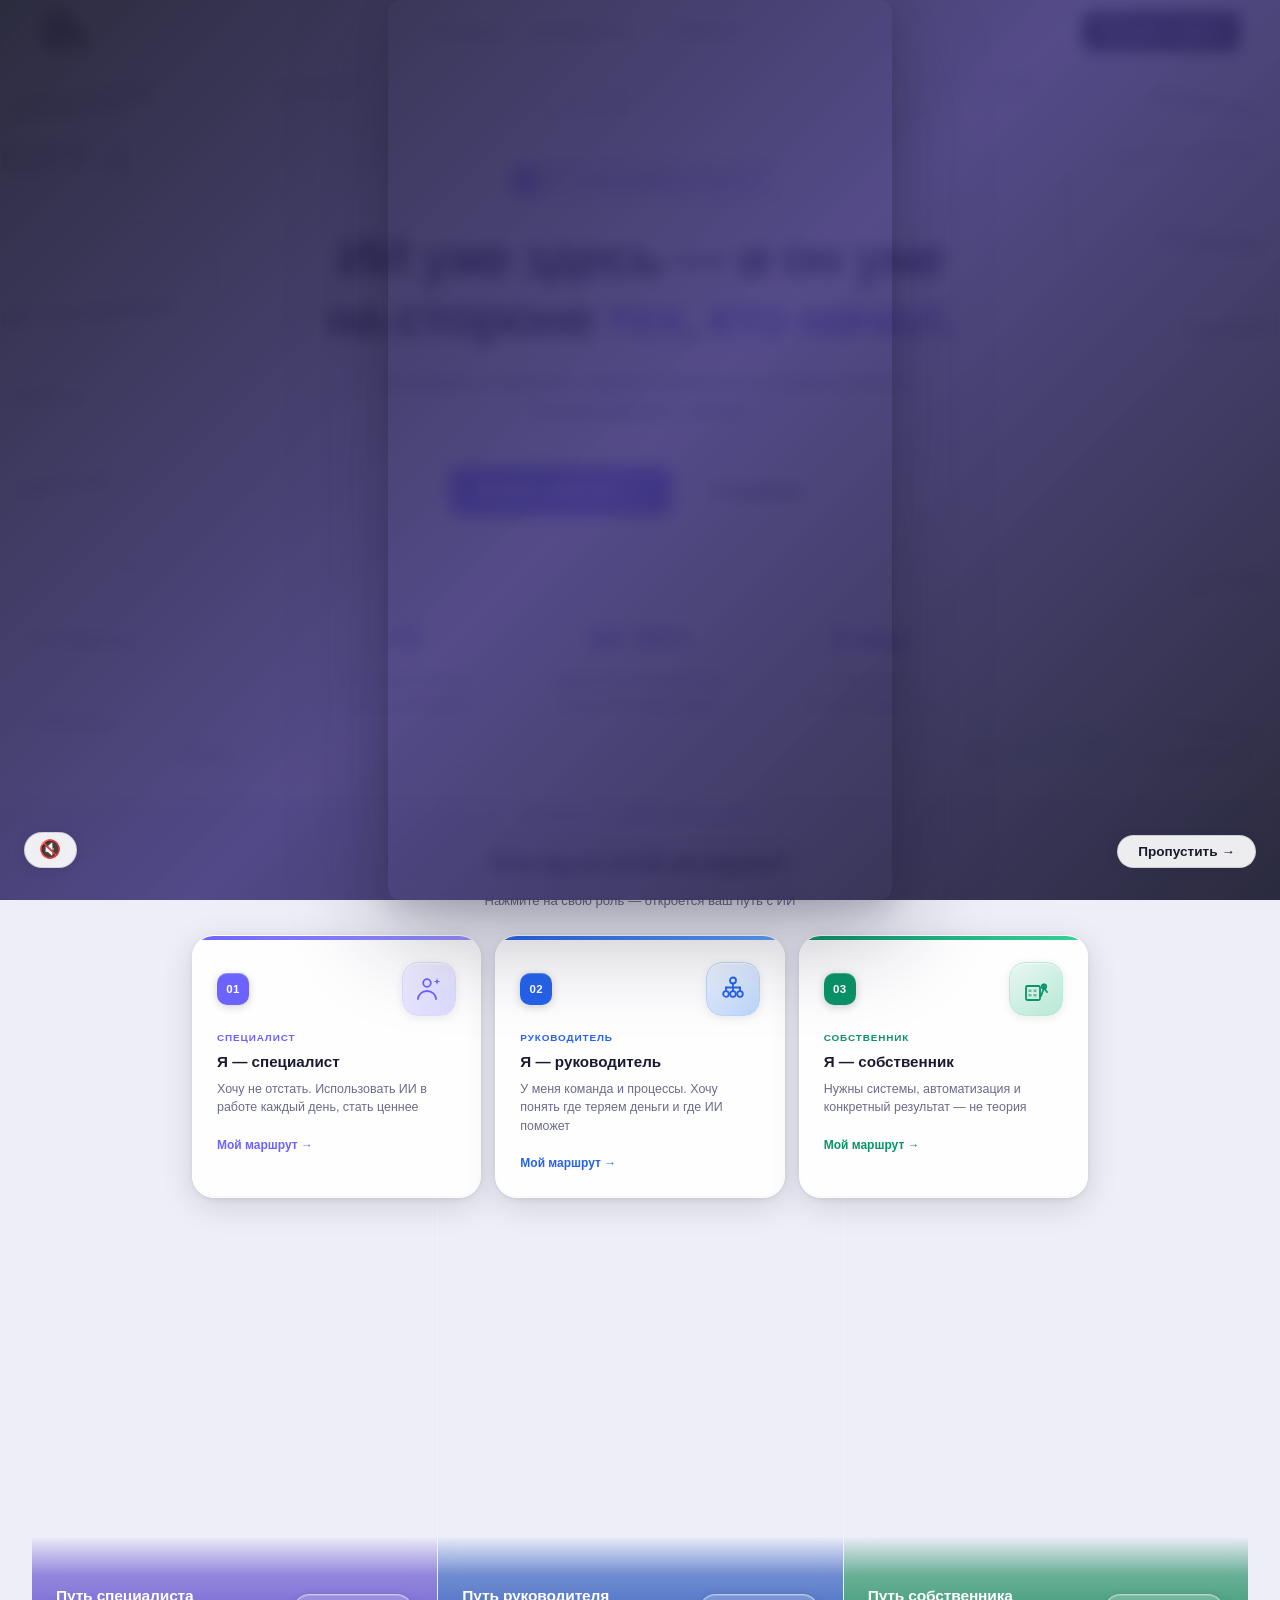
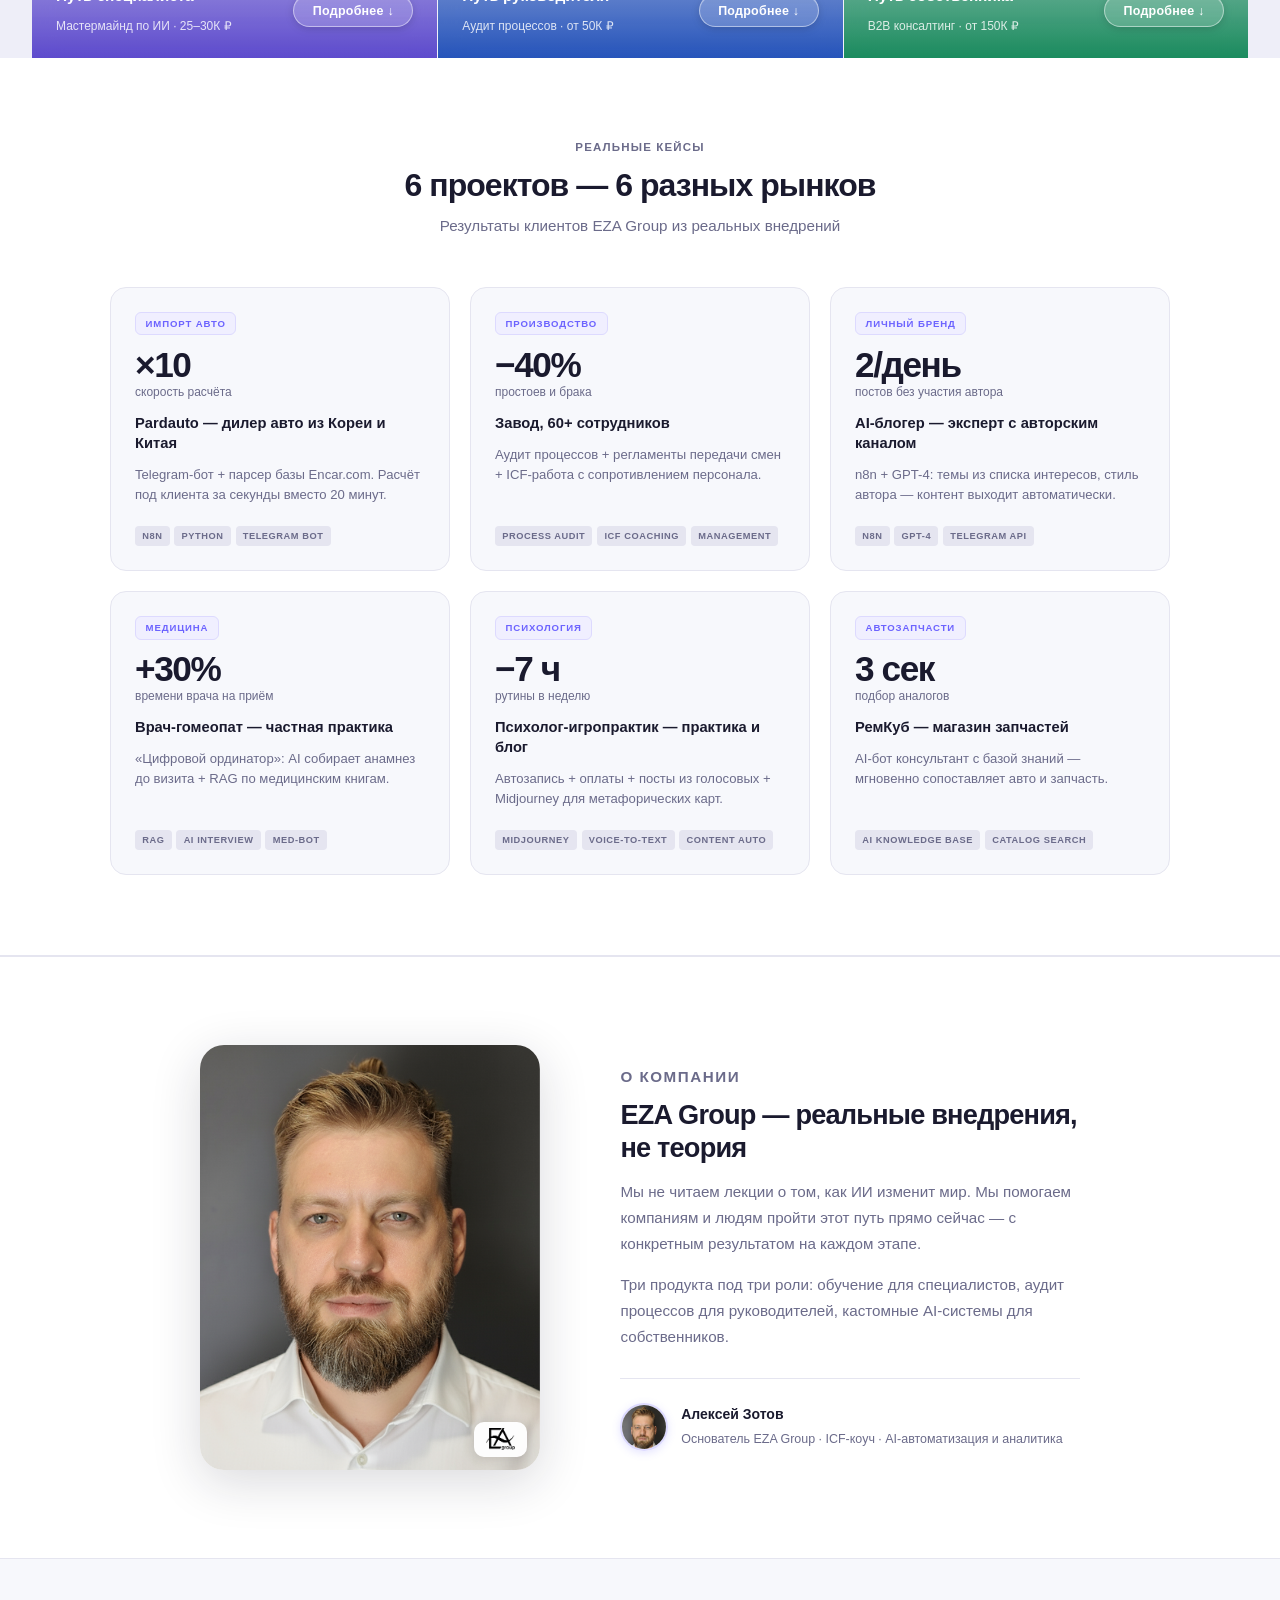
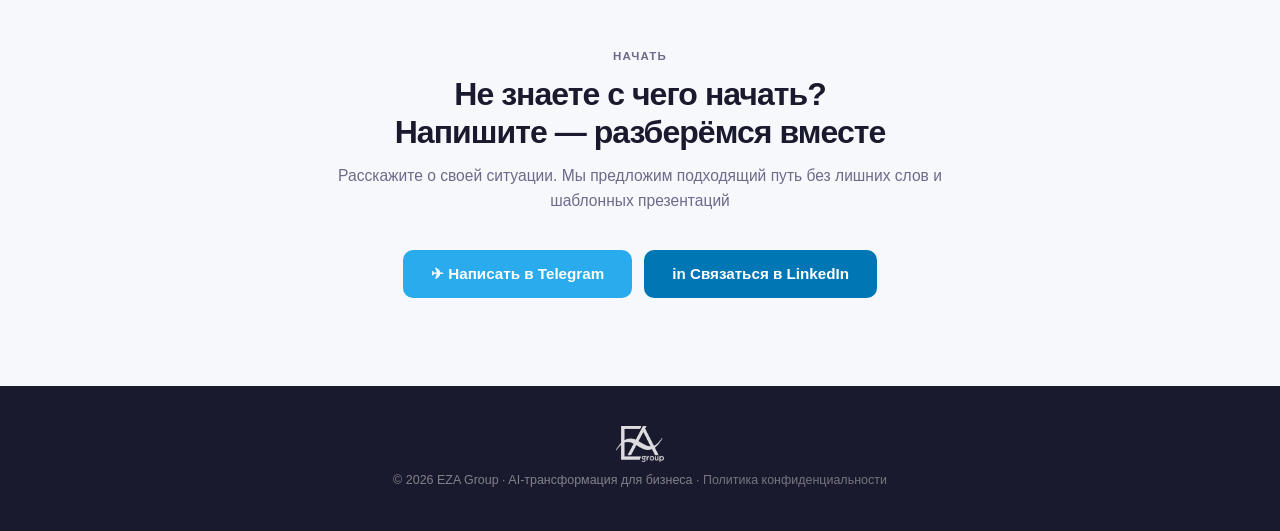
==== index.html @ 9aef60df "Add AI mentoring link and product details to index.html" ====
<!DOCTYPE html>
<html lang="ru">
<head>
  <meta charset="UTF-8">
  <meta name="viewport" content="width=device-width, initial-scale=1.0">
  <title>EZA Group — AI-трансформация бизнеса</title>
  <link rel="icon" type="image/png" href="assets/logo-eza.png">
  <style>
    *, *::before, *::after { box-sizing: border-box; margin: 0; padding: 0; }
    :root {
      --bg: #f7f8fc; --white: #fff; --dark: #1a1a2e; --text: #2c2c40; --muted: #6b6b8a; --border: #e5e5f0;
      --r: 16px; --r-lg: 24px;
      --purple: #6c63ff; --purple-lt: #f0efff; --purple-mid: #dddaff; --purple-glo: rgba(108,99,255,.3);
      --teal:   #0a9468; --teal-lt:   #e8f7f2; --teal-mid:   #b8e8d6; --teal-glo:   rgba(10,148,104,.3);
      --blue:   #2563eb; --blue-lt:   #eff6ff; --blue-mid:   #bdd5fc; --blue-glo:   rgba(37,99,235,.3);
    }
    html { scroll-behavior: smooth; }
    body { font-family: -apple-system, BlinkMacSystemFont, 'Segoe UI', Roboto, sans-serif; background: var(--bg); color: var(--text); line-height: 1.6; -webkit-font-smoothing: antialiased; }

    /* ── NAV ── */
    .nav { position: sticky; top: 0; z-index: 200; background: rgba(255,255,255,.93); backdrop-filter: blur(14px); border-bottom: 1px solid var(--border); height: 64px; display: flex; align-items: center; justify-content: space-between; padding: 0 2.5rem; }
    .nav-logo { display: flex; align-items: center; text-decoration: none; }
    .nav-logo img { height: 38px; width: auto; display: block; }
    .nav-links { display: flex; align-items: center; gap: 1.75rem; }
    .nav-link { font-size: .875rem; font-weight: 500; color: var(--muted); text-decoration: none; transition: color .18s; }
    .nav-link:hover { color: var(--dark); }
    .nav-btn { background: var(--dark); color: #fff; font-size: .875rem; font-weight: 600; padding: .5rem 1.25rem; border-radius: 8px; text-decoration: none; transition: opacity .18s; }
    .nav-btn:hover { opacity: .82; }

    /* ── HERO ── */
    .hero { background-color: var(--white); background-image: radial-gradient(var(--border) 1px, transparent 1px); background-size: 28px 28px; padding: 6rem 2rem 5rem; text-align: center; border-bottom: 1px solid var(--border); position: relative; overflow: hidden; }
    /* vignette: edges show noise, centre is clean */
    /* виньет: центр белый (чистый заголовок), края прозрачные (виден шум) */
    .hero::after { content: ''; position: absolute; inset: 0; background: radial-gradient(ellipse 48% 48% at 50% 50%, rgba(255,255,255,.95) 20%, rgba(255,255,255,.7) 42%, rgba(255,255,255,.2) 65%, transparent 82%); pointer-events: none; z-index: 2; }
    /* content sits above vignette */
    .hero > *:not(.hero-noise) { position: relative; z-index: 3; }

    /* AI-noise elements — behind vignette so they show at edges, fade toward centre */
    .hero-noise { position: absolute; inset: 0; overflow: hidden; pointer-events: none; z-index: 1; }
    .hn { position: absolute; color: #1a1a2e; pointer-events: none; white-space: nowrap; font-weight: 700; line-height: 1; font-family: -apple-system, BlinkMacSystemFont, 'Segoe UI', Roboto, sans-serif; }
    .hn.mono { font-family: 'SF Mono', 'Fira Code', 'Courier New', monospace; font-weight: 500; }
    .badge {
      display: inline-flex; align-items: center; gap: .55rem;
      background: linear-gradient(135deg, rgba(108,99,255,.09) 0%, rgba(140,130,255,.16) 100%);
      padding: .45rem 1.1rem .45rem .7rem;
      border-radius: 28px;
      border: 1px solid rgba(108,99,255,.24);
      box-shadow: 0 2px 16px rgba(108,99,255,.15), inset 0 1px 0 rgba(255,255,255,.75);
      margin-bottom: 1.75rem;
    }
    .badge-ico {
      width: 24px; height: 24px; border-radius: 8px; flex-shrink: 0;
      background: linear-gradient(135deg, #7c74ff, #6c63ff);
      display: flex; align-items: center; justify-content: center;
      box-shadow: 0 2px 6px rgba(108,99,255,.35);
    }
    .badge-text {
      font-size: .73rem; font-weight: 800; letter-spacing: .07em; text-transform: uppercase;
      background: linear-gradient(135deg, #5a52e8 0%, #8c85ff 100%);
      -webkit-background-clip: text; -webkit-text-fill-color: transparent;
      background-clip: text;
    }
    .hero h1 { font-size: clamp(2.25rem, 5vw, 3.3rem); font-weight: 800; color: var(--dark); line-height: 1.13; letter-spacing: -0.04em; max-width: 740px; margin: 0 auto 1.25rem; }
    .hero h1 .hl { color: var(--purple); }
    .hero-desc { font-size: 1.1rem; color: var(--muted); max-width: 540px; margin: 0 auto 2.5rem; line-height: 1.65; }
    .hero-actions { display: flex; justify-content: center; gap: .75rem; flex-wrap: wrap; margin-bottom: 3.75rem; }
    .btn-primary { background: var(--purple); color: #fff; font-size: .95rem; font-weight: 600; padding: .75rem 1.75rem; border-radius: 10px; text-decoration: none; transition: all .2s; }
    .btn-primary:hover { background: #5b52e0; transform: translateY(-1px); box-shadow: 0 4px 18px var(--purple-glo); }
    .btn-ghost { background: transparent; color: var(--dark); font-size: .95rem; font-weight: 600; padding: .75rem 1.75rem; border-radius: 10px; text-decoration: none; border: 1.5px solid var(--border); transition: all .2s; }
    .btn-ghost:hover { border-color: var(--dark); transform: translateY(-1px); }
    .hero-divider { border: none; border-top: 1px solid var(--border); max-width: 580px; margin: 0 auto 2.25rem; }
    .hero-stats { display: flex; justify-content: center; gap: 0; flex-wrap: wrap; }
    .hero-stat {
      text-align: center;
      padding: 0 2.5rem;
      position: relative;
    }
    .hero-stat + .hero-stat::before {
      content: '';
      position: absolute; left: 0; top: 15%; bottom: 15%;
      width: 1px; background: var(--border);
    }
    .hero-stat strong {
      display: block;
      font-size: 1.9rem; font-weight: 800; letter-spacing: -0.04em;
      background: linear-gradient(135deg, var(--purple), #9c95ff);
      -webkit-background-clip: text; -webkit-text-fill-color: transparent;
      background-clip: text;
      margin-bottom: .25rem;
    }
    .hero-stat span { font-size: .78rem; color: var(--muted); line-height: 1.4; }

    /* ══════════════════════════════════════
       PANORAMA SECTION
       ══════════════════════════════════════ */
    .panorama {
      position: relative;
      background-image: url('assets/bg-panorama.png');
      background-size: 100% auto;   /* stretch full width, height scales */
      background-position: center top;
      background-color: #eeeef8;
      background-repeat: no-repeat;
    }

    /* ── Floating choice panel (top centre) ── */
    .choice-panel {
      position: relative;
      z-index: 10;
      background: transparent; /* прозрачный — дороги видны за картами */
      border: none;
      box-shadow: none;
      max-width: 960px;
      margin: 0 auto;
      padding: 0 2rem 0;
      text-align: center;
    }

    .cp-header { margin-bottom: 1.5rem; }
    .cp-label {
      display: inline-flex; align-items: center; gap: .45rem;
      font-size: .72rem; font-weight: 700; letter-spacing: .1em; text-transform: uppercase;
      color: var(--purple); background: rgba(255,255,255,.92);
      padding: .32rem .9rem; border-radius: 20px; margin-bottom: .75rem;
      box-shadow: 0 2px 12px rgba(26,26,46,.1);
      backdrop-filter: blur(8px);
    }
    .cp-title {
      font-size: 1.65rem; font-weight: 800; color: var(--dark);
      letter-spacing: -0.03em; margin: 0;
      text-shadow: 0 2px 16px rgba(255,255,255,.95), 0 0 30px rgba(255,255,255,.8);
    }
    .cp-hint {
      font-size: .82rem; color: var(--muted); margin-top: .4rem;
      text-shadow: 0 1px 8px rgba(255,255,255,.9);
    }

    .cp-cards { display: grid; grid-template-columns: repeat(3, 1fr); gap: .875rem; }

    .cp-card {
      border: 1.5px solid rgba(255,255,255,.88);
      border-radius: 22px;
      padding: 0;
      cursor: pointer;
      transition: all .32s cubic-bezier(.34,1.1,.64,1);
      text-align: left;
      position: relative;
      background: rgba(255,255,255,.94);
      backdrop-filter: blur(20px);
      -webkit-backdrop-filter: blur(20px);
      box-shadow:
        inset 0 1px 0 rgba(255,255,255,.98),
        inset 0 -1px 0 rgba(26,26,46,.04),
        0 8px 32px rgba(26,26,46,.13),
        0 2px 8px rgba(26,26,46,.07),
        0 1px 2px rgba(26,26,46,.05);
      overflow: hidden;
    }

    /* coloured top stripe */
    .cp-card::before {
      content: ''; position: absolute; top: 0; left: 0; right: 0; height: 4px;
      border-radius: 22px 22px 0 0; transition: height .22s;
    }
    .cp-card[data-path="specialist"]::before { background: linear-gradient(90deg, var(--purple), #9b95ff); }
    .cp-card[data-path="manager"]::before    { background: linear-gradient(90deg, var(--blue), #60a5fa); }
    .cp-card[data-path="owner"]::before      { background: linear-gradient(90deg, var(--teal), #34d399); }

    .cp-card:hover::before, .cp-card.is-active::before { height: 5px; }

    /* corner glow orb on hover */
    .cp-card::after {
      content: ''; position: absolute; bottom: -40px; right: -30px;
      width: 130px; height: 130px; border-radius: 50%;
      opacity: 0; transition: opacity .35s; pointer-events: none;
    }
    .cp-card[data-path="specialist"]::after { background: radial-gradient(circle, var(--purple-glo), transparent 70%); }
    .cp-card[data-path="manager"]::after    { background: radial-gradient(circle, var(--blue-glo),   transparent 70%); }
    .cp-card[data-path="owner"]::after      { background: radial-gradient(circle, var(--teal-glo),   transparent 70%); }
    .cp-card:hover::after, .cp-card.is-active::after { opacity: 1; }

    .cp-card-inner { padding: 1.6rem 1.5rem 1.4rem; }

    .cp-card:hover {
      transform: translateY(-6px) scale(1.015);
      box-shadow:
        inset 0 1px 0 rgba(255,255,255,.98),
        0 20px 56px rgba(26,26,46,.16),
        0 6px 16px rgba(26,26,46,.09),
        0 1px 4px rgba(26,26,46,.06);
    }
    .cp-card[data-path="specialist"]:hover, .cp-card[data-path="specialist"].is-active {
      border-color: rgba(108,99,255,.35);
      background: linear-gradient(155deg, #fff 40%, var(--purple-lt) 100%);
      box-shadow: inset 0 1px 0 rgba(255,255,255,.98), 0 20px 56px var(--purple-glo), 0 4px 12px rgba(26,26,46,.08);
    }
    .cp-card[data-path="manager"]:hover, .cp-card[data-path="manager"].is-active {
      border-color: rgba(37,99,235,.3);
      background: linear-gradient(155deg, #fff 40%, var(--blue-lt) 100%);
      box-shadow: inset 0 1px 0 rgba(255,255,255,.98), 0 20px 56px var(--blue-glo), 0 4px 12px rgba(26,26,46,.08);
    }
    .cp-card[data-path="owner"]:hover, .cp-card[data-path="owner"].is-active {
      border-color: rgba(10,148,104,.3);
      background: linear-gradient(155deg, #fff 40%, var(--teal-lt) 100%);
      box-shadow: inset 0 1px 0 rgba(255,255,255,.98), 0 20px 56px var(--teal-glo), 0 4px 12px rgba(26,26,46,.08);
    }

    /* ✓ badge */
    .cp-card .check {
      position: absolute; top: 12px; right: 12px;
      width: 22px; height: 22px; border-radius: 50%;
      display: flex; align-items: center; justify-content: center;
      font-size: .7rem; font-weight: 800; color: #fff;
      opacity: 0; transform: scale(.5); transition: all .2s;
    }
    .cp-card[data-path="specialist"] .check { background: var(--purple); }
    .cp-card[data-path="manager"]    .check { background: var(--blue); }
    .cp-card[data-path="owner"]      .check { background: var(--teal); }
    .cp-card.is-active .check { opacity: 1; transform: scale(1); }

    /* route number + icon row */
    .cp-top-row { display: flex; align-items: center; justify-content: space-between; margin-bottom: .9rem; }

    .cp-num {
      width: 32px; height: 32px; border-radius: 10px;
      display: flex; align-items: center; justify-content: center;
      font-size: .72rem; font-weight: 800; color: #fff; letter-spacing: .03em;
      flex-shrink: 0;
      box-shadow: 0 2px 8px rgba(0,0,0,.18), inset 0 1px 0 rgba(255,255,255,.25);
    }
    .cp-card[data-path="specialist"] .cp-num { background: var(--purple); }
    .cp-card[data-path="manager"]    .cp-num { background: var(--blue); }
    .cp-card[data-path="owner"]      .cp-num { background: var(--teal); }

    .cp-icon-wrap {
      width: 54px; height: 54px; border-radius: 16px;
      display: flex; align-items: center; justify-content: center; font-size: 1.9rem;
      border: 1.5px solid transparent; transition: all .25s;
      box-shadow: 0 2px 10px rgba(0,0,0,.08), inset 0 1px 0 rgba(255,255,255,.7);
    }
    .cp-card[data-path="specialist"] .cp-icon-wrap { background: linear-gradient(145deg, var(--purple-lt), var(--purple-mid)); color: var(--purple); border-color: var(--purple-mid); }
    .cp-card[data-path="manager"]    .cp-icon-wrap { background: linear-gradient(145deg, var(--blue-lt),   var(--blue-mid));   color: var(--blue);   border-color: var(--blue-mid); }
    .cp-card[data-path="owner"]      .cp-icon-wrap { background: linear-gradient(145deg, var(--teal-lt),   var(--teal-mid));   color: var(--teal);   border-color: var(--teal-mid); }
    .cp-card[data-path="specialist"]:hover .cp-icon-wrap,
    .cp-card[data-path="specialist"].is-active .cp-icon-wrap { box-shadow: 0 4px 16px var(--purple-glo), inset 0 1px 0 rgba(255,255,255,.7); }
    .cp-card[data-path="manager"]:hover .cp-icon-wrap,
    .cp-card[data-path="manager"].is-active .cp-icon-wrap { box-shadow: 0 4px 16px var(--blue-glo), inset 0 1px 0 rgba(255,255,255,.7); }
    .cp-card[data-path="owner"]:hover .cp-icon-wrap,
    .cp-card[data-path="owner"].is-active .cp-icon-wrap { box-shadow: 0 4px 16px var(--teal-glo), inset 0 1px 0 rgba(255,255,255,.7); }

    .cp-role { font-size: .62rem; font-weight: 800; letter-spacing: .09em; text-transform: uppercase; margin-bottom: .22rem; }
    .cp-card[data-path="specialist"] .cp-role { color: var(--purple); }
    .cp-card[data-path="manager"]    .cp-role { color: var(--blue); }
    .cp-card[data-path="owner"]      .cp-role { color: var(--teal); }
    .cp-name { font-size: .95rem; font-weight: 700; color: var(--dark); margin-bottom: .35rem; }
    .cp-desc { font-size: .78rem; color: var(--muted); line-height: 1.48; margin-bottom: .9rem; }

    .cp-action {
      display: inline-flex; align-items: center; gap: .3rem;
      font-size: .75rem; font-weight: 700;
    }
    .cp-card[data-path="specialist"] .cp-action { color: var(--purple); }
    .cp-card[data-path="manager"]    .cp-action { color: var(--blue); }
    .cp-card[data-path="owner"]      .cp-action { color: var(--teal); }

    /* ── Three-zone background strip ── */
    .zones {
      display: grid;
      grid-template-columns: repeat(3, 1fr);
      position: relative;
      margin-top: -20px; /* slight overlap so roads start behind card bottoms */
      background: transparent;
    }

    .zone {
      position: relative;
      cursor: pointer;
      transition: background .3s;
      /* height = image height at current viewport minus the choice panel */
      height: calc(100vw * 0.48 - 145px);
      min-height: 480px;
      max-height: 780px;
    }

    /* dimming overlay on inactive zones */
    .zone::after {
      content: '';
      position: absolute; inset: 0;
      background: transparent;
      transition: background .4s, backdrop-filter .4s;
      pointer-events: none;
      z-index: 1;
    }
    .zone.dimmed::after {
      background: rgba(245,246,255,.70);
      backdrop-filter: grayscale(.85) brightness(1.1);
      -webkit-backdrop-filter: grayscale(.85) brightness(1.1);
    }

    /* hide individual zone backgrounds — panorama is used instead */
    .zone-bg { display: none; }

    /* teaser bar at bottom of each zone */
    .zone-teaser {
      position: absolute;
      bottom: 0; left: 0; right: 0;
      padding: 3rem 1.5rem 1.3rem;
      backdrop-filter: blur(14px);
      -webkit-backdrop-filter: blur(14px);
      z-index: 2;
      display: flex; align-items: center; justify-content: space-between; gap: .75rem;
      box-shadow: inset 0 1px 0 rgba(255,255,255,.18);
      transition: padding .25s;
    }
    .zone-teaser:hover { padding-bottom: 1.6rem; }
    .zone[data-path="specialist"] .zone-teaser { background: linear-gradient(to bottom, rgba(80,60,200,0) 0%, rgba(80,60,200,.58) 32%, rgba(80,60,200,.92) 100%); }
    .zone[data-path="manager"]    .zone-teaser { background: linear-gradient(to bottom, rgba(20,70,180,0) 0%, rgba(20,70,180,.58) 32%, rgba(20,70,180,.92) 100%); }
    .zone[data-path="owner"]      .zone-teaser { background: linear-gradient(to bottom, rgba(8,130,80,0) 0%, rgba(8,130,80,.58) 32%, rgba(8,130,80,.92) 100%); }

    .zt-left strong { display: block; font-size: .97rem; font-weight: 800; color: #fff; margin-bottom: .2rem; letter-spacing: -.01em; }
    .zt-left span   { font-size: .75rem; color: rgba(255,255,255,.82); font-weight: 500; }
    .zt-btn {
      font-size: .78rem; font-weight: 700; padding: .52rem 1.15rem;
      border-radius: 20px; cursor: pointer;
      white-space: nowrap; transition: all .22s;
      background: rgba(255,255,255,.18); color: #fff;
      border: 1px solid rgba(255,255,255,.48);
      box-shadow: inset 0 1px 0 rgba(255,255,255,.22), 0 2px 8px rgba(0,0,0,.15);
      letter-spacing: .02em;
    }
    .zt-btn:hover {
      background: rgba(255,255,255,.30);
      border-color: rgba(255,255,255,.68);
      transform: translateY(-1px);
      box-shadow: inset 0 1px 0 rgba(255,255,255,.28), 0 4px 14px rgba(0,0,0,.2);
    }

    /* zone dividers */
    .zone + .zone { border-left: 1px solid rgba(255,255,255,.15); }

    /* ── Zone overlay: slides UP inside its own zone column ── */
    .zones { position: relative; overflow: hidden; }

    .zone-ov {
      position: absolute; bottom: 0; left: 0; right: 0; z-index: 5;
      border-radius: 18px 18px 0 0;
      transform: translateY(101%);
      transition: transform .48s cubic-bezier(.15,0,.1,1), opacity .28s;
      opacity: 0; pointer-events: none;
      padding: 1.4rem 1.4rem 1.6rem;
      backdrop-filter: blur(22px); -webkit-backdrop-filter: blur(22px);
    }
    .zone.is-active .zone-ov { transform: translateY(0); opacity: 1; pointer-events: auto; }

    .zone[data-path="specialist"] .zone-ov {
      background: linear-gradient(160deg, rgba(240,239,255,.97), rgba(255,255,255,.94));
      border-top: 3px solid var(--purple);
      box-shadow: 0 -8px 50px rgba(108,99,255,.38);
    }
    .zone[data-path="manager"] .zone-ov {
      background: linear-gradient(160deg, rgba(239,246,255,.97), rgba(255,255,255,.94));
      border-top: 3px solid var(--blue);
      box-shadow: 0 -8px 50px rgba(37,99,235,.38);
    }
    .zone[data-path="owner"] .zone-ov {
      background: linear-gradient(160deg, rgba(232,247,242,.97), rgba(255,255,255,.94));
      border-top: 3px solid var(--teal);
      box-shadow: 0 -8px 50px rgba(10,148,104,.38);
    }

    .ov-close {
      position: absolute; top: .8rem; right: .9rem;
      width: 28px; height: 28px; border-radius: 50%;
      background: rgba(26,26,46,.08); border: 1px solid rgba(26,26,46,.1);
      cursor: pointer; font-size: .8rem; color: var(--muted); font-weight: 700;
      display: flex; align-items: center; justify-content: center;
      transition: all .18s; line-height: 1;
    }
    .ov-close:hover { background: rgba(26,26,46,.16); color: var(--dark); }

    /* vertical stack layout */
    .ov-tag { font-size: .62rem; font-weight: 800; letter-spacing: .09em; text-transform: uppercase; padding: .22rem .65rem; border-radius: 8px; display: inline-block; margin-bottom: .6rem; }
    .zone[data-path="specialist"] .ov-tag { background: var(--purple-lt); color: var(--purple); }
    .zone[data-path="manager"]    .ov-tag { background: var(--blue-lt);   color: var(--blue); }
    .zone[data-path="owner"]      .ov-tag { background: var(--teal-lt);   color: var(--teal); }

    .ov-title { font-size: 1.05rem; font-weight: 800; color: var(--dark); letter-spacing: -0.02em; line-height: 1.25; margin-bottom: .4rem; }
    .ov-lead  { font-size: .78rem; color: var(--muted); line-height: 1.55; margin-bottom: .85rem; }

    .ov-product { border-radius: 12px; padding: 1rem 1.1rem; margin-bottom: .6rem; }
    .zone[data-path="specialist"] .ov-product { background: var(--purple-lt); border: 1.5px solid var(--purple-mid); }
    .zone[data-path="manager"]    .ov-product { background: var(--blue-lt);   border: 1.5px solid var(--blue-mid); }
    .zone[data-path="owner"]      .ov-product { background: var(--teal-lt);   border: 1.5px solid var(--teal-mid); }

    .ov-product-name { font-size: .88rem; font-weight: 700; color: var(--dark); margin-bottom: .5rem; display: flex; align-items: center; gap: .5rem; }
    .ov-product-name svg { flex-shrink: 0; }
    .ov-features { list-style: none; display: flex; flex-direction: column; gap: .3rem; margin-bottom: .75rem; }
    .ov-features li { font-size: .78rem; color: var(--text); display: flex; align-items: flex-start; gap: .35rem; line-height: 1.4; }
    .ov-features li::before { content: '✓'; font-weight: 800; flex-shrink: 0; }
    .zone[data-path="specialist"] .ov-features li::before { color: var(--purple); }
    .zone[data-path="manager"]    .ov-features li::before { color: var(--blue); }
    .zone[data-path="owner"]      .ov-features li::before { color: var(--teal); }

    .ov-footer { display: flex; align-items: center; justify-content: space-between; gap: .5rem; padding-top: .75rem; border-top: 1px solid rgba(26,26,46,.08); flex-wrap: wrap; }
    .ov-price { font-size: 1.05rem; font-weight: 800; color: var(--dark); letter-spacing: -0.02em; }
    .ov-price .note { display: block; font-size: .65rem; font-weight: 400; color: var(--muted); margin-top: .06rem; }

    .btn-ov { display: inline-flex; align-items: center; gap: .25rem; font-size: .78rem; font-weight: 700; padding: .48rem .95rem; border-radius: 7px; text-decoration: none; transition: all .2s; white-space: nowrap; }
    .zone[data-path="specialist"] .btn-ov { background: var(--purple); color: #fff; }
    .zone[data-path="specialist"] .btn-ov:hover { background: #5b52e0; box-shadow: 0 3px 12px var(--purple-glo); }
    .zone[data-path="manager"]    .btn-ov { background: var(--blue);   color: #fff; }
    .zone[data-path="manager"]    .btn-ov:hover { background: #1a52d4; box-shadow: 0 3px 12px var(--blue-glo); }
    .zone[data-path="owner"]      .btn-ov { background: var(--teal);   color: #fff; }
    .zone[data-path="owner"]      .btn-ov:hover { background: #088055; box-shadow: 0 3px 12px var(--teal-glo); }

    .ov-product-sm { border-radius: 9px; padding: .7rem .9rem; display: flex; align-items: center; justify-content: space-between; gap: .5rem; background: rgba(255,255,255,.65); border: 1px solid var(--border); }
    .ovs-l strong { display: block; font-size: .78rem; font-weight: 700; color: var(--dark); }
    .ovs-l span   { font-size: .7rem; color: var(--muted); }

    /* ── ABOUT ── */
    .about { background: var(--white); border-top: 1px solid var(--border); border-bottom: 1px solid var(--border); padding: 5.5rem 2rem; }
    .about-inner { max-width: 880px; margin: 0 auto; display: grid; grid-template-columns: 1fr 1.35fr; gap: 5rem; align-items: center; }
    .about-visual {
      border-radius: var(--r-lg);
      aspect-ratio: 4/5;
      overflow: hidden;
      position: relative;
      box-shadow: 0 12px 50px rgba(26,26,46,.16);
      flex-shrink: 0;
    }
    .about-visual img {
      width: 100%; height: 100%;
      object-fit: cover; object-position: center top;
      display: block;
    }
    /* EZA badge on photo */
    .about-photo-badge {
      position: absolute; bottom: .85rem; right: .85rem;
      background: rgba(255,255,255,.95);
      backdrop-filter: blur(8px);
      padding: .4rem .75rem;
      border-radius: 10px;
      box-shadow: 0 2px 12px rgba(26,26,46,.14);
      display: flex; align-items: center;
    }
    .about-photo-badge img { height: 22px; width: auto; display: block; }
    .about-title { font-size: 1.7rem; font-weight: 800; color: var(--dark); letter-spacing: -0.03em; margin-bottom: .9rem; line-height: 1.2; }
    .s-label { font-size: .72rem; font-weight: 700; letter-spacing: .1em; text-transform: uppercase; color: var(--muted); margin-bottom: .55rem; }
    .about-text .s-label { margin-bottom: .55rem; }
    .about-text p { font-size: .95rem; color: var(--muted); line-height: 1.72; margin-bottom: .9rem; }
    .founder { display: flex; align-items: center; gap: .8rem; margin-top: 1.75rem; padding-top: 1.5rem; border-top: 1px solid var(--border); }
    .founder-ava { width: 48px; height: 48px; border-radius: 50%; overflow: hidden; flex-shrink: 0; border: 2px solid var(--purple-mid); box-shadow: 0 2px 8px rgba(108,99,255,.18); }
    .founder-ava img { width: 100%; height: 100%; object-fit: cover; object-position: center top; display: block; }
    .founder-info strong { display: block; font-size: .875rem; font-weight: 700; color: var(--dark); }
    .founder-info span { font-size: .78rem; color: var(--muted); }

    /* ── CTA ── */
    .cta-wrap { padding: 5.5rem 2rem; text-align: center; max-width: 680px; margin: 0 auto; }
    .s-title { font-size: 1.9rem; font-weight: 800; color: var(--dark); letter-spacing: -0.03em; line-height: 1.2; margin-bottom: .7rem; }
    .s-sub { font-size: .975rem; color: var(--muted); line-height: 1.65; }
    .cta-title { font-size: 2rem; font-weight: 800; color: var(--dark); letter-spacing: -0.03em; margin-bottom: .8rem; line-height: 1.2; }
    .cta-sub { font-size: .975rem; color: var(--muted); margin-bottom: 2.25rem; }
    .cta-actions { display: flex; justify-content: center; gap: .75rem; flex-wrap: wrap; }
    .btn-tg { background: #2AABEE; color: #fff; font-size: .95rem; font-weight: 700; padding: .75rem 1.75rem; border-radius: 10px; text-decoration: none; display: inline-flex; align-items: center; gap: .5rem; transition: all .2s; }
    .btn-tg:hover { background: #18a0e6; transform: translateY(-1px); box-shadow: 0 4px 16px rgba(42,171,238,.35); }
    .btn-li { background: #0077B5; color: #fff; font-size: .95rem; font-weight: 700; padding: .75rem 1.75rem; border-radius: 10px; text-decoration: none; display: inline-flex; align-items: center; gap: .5rem; transition: all .2s; }
    .btn-li:hover { background: #005f91; transform: translateY(-1px); }

    footer { background: var(--dark); padding: 2.5rem 2rem; text-align: center; color: rgba(255,255,255,.45); }
    .footer-logo { display: flex; justify-content: center; margin-bottom: .55rem; }
    .footer-logo img { height: 36px; width: auto; filter: brightness(0) invert(1); opacity: .85; }
    footer p { font-size: .78rem; }

    /* ── INTRO ── */
    .intro-overlay {
      position: fixed; inset: 0; z-index: 9999;
      background: linear-gradient(135deg, rgba(26,26,46,.92) 0%, rgba(60,50,120,.88) 50%, rgba(26,26,46,.92) 100%);
      backdrop-filter: blur(8px);
      -webkit-backdrop-filter: blur(8px);
      display: flex; align-items: center; justify-content: center;
      transition: opacity .9s ease;
      pointer-events: none;
    }
    .intro-overlay > * { pointer-events: auto; }
    .intro-overlay video {
      height: 100%; width: auto; max-width: 56vh;
      object-fit: contain; display: block;
      border-radius: 12px;
      box-shadow: 0 32px 100px rgba(26,26,46,.32), 0 8px 32px rgba(26,26,46,.18);
    }
    .intro-skip {
      position: absolute; bottom: 2rem; right: 1.5rem;
      background: rgba(255,255,255,.92); color: var(--dark);
      border: 1px solid rgba(26,26,46,.14);
      padding: .5rem 1.25rem; border-radius: 20px;
      font-size: .85rem; font-weight: 600; cursor: pointer;
      backdrop-filter: blur(12px); -webkit-backdrop-filter: blur(12px);
      box-shadow: 0 2px 12px rgba(26,26,46,.12);
      transition: all .18s; font-family: inherit;
    }
    .intro-skip:hover { background: #fff; box-shadow: 0 4px 20px rgba(26,26,46,.18); }
    .intro-sound {
      position: absolute; bottom: 2rem; left: 1.5rem;
      background: rgba(255,255,255,.92); color: var(--dark);
      border: 1px solid rgba(26,26,46,.14);
      padding: .5rem .9rem; border-radius: 20px;
      font-size: 1.1rem; cursor: pointer;
      backdrop-filter: blur(12px); -webkit-backdrop-filter: blur(12px);
      box-shadow: 0 2px 12px rgba(26,26,46,.12);
      transition: all .18s; font-family: inherit; line-height: 1;
    }
    .intro-sound:hover { background: #fff; box-shadow: 0 4px 20px rgba(26,26,46,.18); }
    .intro-overlay.fade-out { opacity: 0; pointer-events: none; }
    @media (max-width: 600px) {
      .intro-overlay video { width: 100%; height: 100%; object-fit: cover; border-radius: 0; box-shadow: none; }
    }

    /* ── PAGE REVEAL after intro ── */
    @keyframes revealUp {
      from { opacity: 0; transform: translateY(18px); }
      to   { opacity: 1; transform: translateY(0); }
    }
    body.intro-done .nav          { animation: revealUp .5s cubic-bezier(.16,1,.3,1) .05s both; }
    body.intro-done .hero .badge  { animation: revealUp .5s cubic-bezier(.16,1,.3,1) .22s both; }
    body.intro-done .hero h1      { animation: revealUp .6s cubic-bezier(.16,1,.3,1) .34s both; }
    body.intro-done .hero-desc    { animation: revealUp .5s cubic-bezier(.16,1,.3,1) .46s both; }
    body.intro-done .hero-actions { animation: revealUp .5s cubic-bezier(.16,1,.3,1) .56s both; }
    body.intro-done .hero-divider { animation: revealUp .45s ease .65s both; }
    body.intro-done .hero-stats   { animation: revealUp .5s cubic-bezier(.16,1,.3,1) .72s both; }

    /* ── RESPONSIVE ── */
    /* ── CASES INDEX ── */
    .cases-idx { background: var(--white); padding: 5rem 2rem; border-bottom: 1px solid var(--border); }
    .cases-idx-inner { max-width: 1060px; margin: 0 auto; }
    .cases-idx-head { text-align: center; margin-bottom: 3rem; }
    .ci-label { font-size: .72rem; font-weight: 700; letter-spacing: .1em; text-transform: uppercase; color: var(--muted); margin-bottom: .55rem; }
    .ci-title { font-size: 2rem; font-weight: 800; color: var(--dark); letter-spacing: -0.03em; line-height: 1.2; margin-bottom: .65rem; }
    .ci-sub { font-size: .95rem; color: var(--muted); }
    .ci-grid { display: grid; grid-template-columns: repeat(3, 1fr); gap: 1.25rem; }
    .ci-card { background: var(--bg); border: 1px solid var(--border); border-radius: var(--r); padding: 1.5rem; display: flex; flex-direction: column; gap: .7rem; transition: box-shadow .2s, border-color .2s; }
    .ci-card:hover { box-shadow: 0 4px 20px rgba(0,0,0,.07); border-color: #d0d0e8; }
    .ci-card-tag { font-size: .6rem; font-weight: 800; letter-spacing: .09em; text-transform: uppercase; color: var(--purple); background: var(--purple-lt); border: 1px solid var(--purple-mid); padding: .2rem .6rem; border-radius: 6px; display: inline-block; align-self: flex-start; }
    .ci-metric { font-size: 2.2rem; font-weight: 800; color: var(--dark); letter-spacing: -0.04em; line-height: 1; }
    .ci-metric-label { font-size: .75rem; color: var(--muted); margin-top: .1rem; }
    .ci-card-title { font-size: .92rem; font-weight: 700; color: var(--dark); line-height: 1.35; }
    .ci-card-desc { font-size: .82rem; color: var(--muted); line-height: 1.55; }
    .ci-stack { display: flex; flex-wrap: wrap; gap: .3rem; margin-top: auto; padding-top: .6rem; }
    .ci-stack-tag { font-size: .58rem; font-weight: 700; letter-spacing: .06em; text-transform: uppercase; color: var(--muted); background: var(--border); padding: .15rem .45rem; border-radius: 4px; }

    @media (max-width: 900px) {
      .cp-cards { grid-template-columns: 1fr; }
      .zones { display: none; }
      .panorama { padding-bottom: 1.5rem !important; }
      .about-inner { grid-template-columns: 1fr; gap: 2.5rem; }
      .about-visual, .nav-links { display: none; }
      .ci-grid { grid-template-columns: repeat(2, 1fr); }
      /* Cards become primary action on mobile */
      .cp-card { transition: transform .18s, box-shadow .18s; }
      .cp-card:active { transform: scale(.98); }
    }
    @media (max-width: 520px) {
      .ci-grid { grid-template-columns: 1fr; }
      /* Nav */
      .nav { padding: 0 1.1rem; }
      .nav-btn { font-size: .78rem; padding: .42rem .85rem; }
      /* Hero */
      .hero { padding: 3.5rem 1.25rem 2.75rem; }
      .hero h1 { font-size: clamp(1.9rem, 8vw, 2.4rem); }
      .hero-desc { font-size: 1rem; }
      .hero-actions { flex-direction: column; align-items: stretch; gap: .6rem; }
      .btn-primary, .btn-ghost { text-align: center; justify-content: center; }
      .hero-stats { flex-direction: column; gap: 1.1rem; align-items: center; }
      .hero-stat { padding: 0; }
      .hero-stat + .hero-stat::before { display: none; }
      /* Panorama */
      .panorama { padding-left: .75rem !important; padding-right: .75rem !important; }
      .choice-panel { padding: 0 .25rem; }
      .cp-title { font-size: 1.35rem; }
      /* CTA */
      .cta-wrap { padding: 3.5rem 1.25rem; }
      .cta-actions { flex-direction: column; align-items: stretch; }
      .btn-tg, .btn-li { justify-content: center; }
      /* Cases */
      .cases-idx { padding: 3.5rem 1.25rem; }
      /* About */
      .about { padding: 3.5rem 1.25rem; }
    }

    /* ── SCROLL REVEAL ── */
    .sr { opacity: 0; transform: translateY(20px); transition: opacity .55s cubic-bezier(.16,1,.3,1), transform .55s cubic-bezier(.16,1,.3,1); }
    .sr.visible { opacity: 1; transform: none; }
  </style>
</head>
<body>

<!-- INTRO -->
<div id="intro" class="intro-overlay">
  <video id="intro-video" autoplay muted playsinline>
    <source src="assets/intro.mp4" type="video/mp4">
  </video>
  <button class="intro-sound" id="intro-sound-btn" onclick="toggleSound()" title="Включить звук">🔇</button>
  <button class="intro-skip" onclick="skipIntro()">Пропустить →</button>
</div>

<!-- NAV -->
<nav class="nav">
  <a class="nav-logo" href="#">
    <img src="assets/logo-eza.png" alt="EZA Group">
  </a>
  <div class="nav-links">
    <a class="nav-link" href="#panorama">Маршруты</a>
    <a class="nav-link" href="ai-mentoring.html">Наставничество</a>
    <a class="nav-link" href="#about">О компании</a>
  </div>
  <a class="nav-btn" href="#cta">Обсудить задачу</a>
</nav>

<!-- HERO -->
<section class="hero">

  <!-- AI-noise: слова, данные, символы заполняют пространство -->
  <div class="hero-noise" aria-hidden="true">

    <!-- ═══ ЛЕВЫЙ КРАЙ ═══ -->
    <span class="hn" style="top:3%;left:1%;font-size:2.1rem;opacity:.32;transform:rotate(-7deg)">ChatGPT</span>
    <span class="hn" style="top:10%;left:0%;font-size:2.8rem;opacity:.28;font-weight:900">GPT-4</span>
    <span class="hn mono" style="top:21%;left:1%;font-size:.9rem;opacity:.28;transform:rotate(-2deg)">10110111 00101001</span>
    <span class="hn" style="top:32%;left:0%;font-size:1.5rem;opacity:.3;transform:rotate(-5deg)">автоматизация</span>
    <span class="hn" style="top:44%;left:1%;font-size:1.2rem;opacity:.32">данные</span>
    <span class="hn" style="top:56%;left:1%;font-size:1.3rem;opacity:.3;transform:rotate(-9deg)">обучение</span>
    <span class="hn mono" style="bottom:30%;left:1%;font-size:.85rem;opacity:.26">11001010 10110001</span>
    <span class="hn" style="bottom:20%;left:2%;font-size:1.45rem;opacity:.3;transform:rotate(3deg)">алгоритм</span>
    <span class="hn" style="bottom:9%;left:2%;font-size:1.1rem;opacity:.27;transform:rotate(4deg)">нейросеть</span>
    <span class="hn" style="top:24%;left:13%;font-size:.9rem;opacity:.2;transform:rotate(90deg)">neural network</span>

    <!-- ═══ ПРАВЫЙ КРАЙ ═══ -->
    <span class="hn" style="top:4%;right:1%;font-size:1.4rem;opacity:.3;transform:rotate(10deg)">нейросеть</span>
    <span class="hn" style="top:11%;right:2%;font-size:1.1rem;opacity:.28;transform:rotate(-4deg)">machine learning</span>
    <span class="hn" style="top:22%;right:1%;font-size:2rem;opacity:.27;transform:rotate(4deg)">Claude</span>
    <span class="hn" style="top:34%;right:0%;font-size:1.8rem;opacity:.26;transform:rotate(-3deg)">Gemini</span>
    <span class="hn mono" style="top:46%;right:1%;font-size:.88rem;opacity:.28;transform:rotate(7deg)">∇ loss → 0.0012</span>
    <span class="hn mono" style="top:57%;right:1%;font-size:.85rem;opacity:.27">accuracy: 98.7%</span>
    <span class="hn" style="bottom:28%;right:1%;font-size:1.4rem;opacity:.3;transform:rotate(-9deg)">prompt</span>
    <span class="hn mono" style="bottom:17%;right:1%;font-size:.88rem;opacity:.28;transform:rotate(5deg)">tokens: 4 096</span>
    <span class="hn" style="bottom:8%;right:1%;font-size:1.1rem;opacity:.26;transform:rotate(6deg)">Midjourney</span>
    <span class="hn" style="top:20%;right:13%;font-size:.9rem;opacity:.2;transform:rotate(-90deg)">deep learning</span>

    <!-- ═══ ВЕРХНИЙ КРАЙ ═══ -->
    <span class="hn" style="top:1%;left:21%;font-size:1.8rem;opacity:.22;transform:rotate(-3deg)">Gemini</span>
    <span class="hn" style="top:2%;left:42%;font-size:3rem;opacity:.18;font-weight:900;color:#6c63ff;letter-spacing:-.05em">LLM</span>
    <span class="hn" style="top:1%;right:19%;font-size:1.8rem;opacity:.22">API</span>
    <span class="hn mono" style="top:5%;right:15%;font-size:.82rem;opacity:.24">temperature: 0.7</span>
    <span class="hn mono" style="top:5%;left:19%;font-size:.82rem;opacity:.22">context_window = 128k</span>

    <!-- ═══ НИЖНИЙ КРАЙ ═══ -->
    <span class="hn" style="bottom:3%;right:13%;font-size:3.5rem;opacity:.15;font-weight:900;color:#0a9468;transform:rotate(-5deg)">DATA</span>
    <span class="hn" style="bottom:4%;left:14%;font-size:1.5rem;opacity:.26;font-weight:700">RAG</span>
    <span class="hn mono" style="bottom:3%;left:25%;font-size:.9rem;opacity:.24;transform:rotate(3deg)">fine-tuning · LoRA · RLHF</span>
    <span class="hn mono" style="bottom:5%;right:21%;font-size:.82rem;opacity:.22">{ "role": "assistant" }</span>
    <span class="hn" style="bottom:4%;right:2%;font-size:1.2rem;opacity:.28;transform:rotate(-3deg)">embeddings</span>
    <span class="hn mono" style="bottom:7%;left:39%;font-size:.8rem;opacity:.2">∑ f(x) = ŷ  λ=0.001</span>
  </div>

  <div class="badge">
    <span class="badge-ico">
      <!-- sparkle / AI-icon -->
      <svg width="14" height="14" viewBox="0 0 14 14" fill="none" xmlns="http://www.w3.org/2000/svg">
        <path d="M7 0 C7 0 7.9 3.4 8.8 5.2 C10.6 6.1 14 7 14 7 C14 7 10.6 7.9 8.8 8.8 C7.9 10.6 7 14 7 14 C7 14 6.1 10.6 5.2 8.8 C3.4 7.9 0 7 0 7 C0 7 3.4 6.1 5.2 5.2 C6.1 3.4 7 0 7 0Z" fill="white"/>
        <circle cx="11.5" cy="2.5" r="1.2" fill="rgba(255,255,255,.6)"/>
      </svg>
    </span>
    <span class="badge-text">AI · Трансформация Бизнеса</span>
  </div>
  <h1>ИИ уже здесь — и он уже<br>на стороне <span class="hl">тех, кто начал.</span></h1>
  <p class="hero-desc">Три маршрута: прокачать навыки, разобраться с процессами или автоматизировать бизнес.</p>
  <div class="hero-actions">
    <a class="btn-primary" href="#panorama">Выбрать свой путь →</a>
    <a class="btn-ghost" href="#about">О компании</a>
  </div>
  <hr class="hero-divider">
  <div class="hero-stats">
    <div class="hero-stat">
      <strong>×2</strong>
      <span>рост скорости работы<br>после мастермайнда</span>
    </div>
    <div class="hero-stat">
      <strong>20–30%</strong>
      <span>процессов под автоматизацию<br>находим при каждом аудите</span>
    </div>
    <div class="hero-stat">
      <strong>2 нед.</strong>
      <span>от диагностики<br>до первого результата</span>
    </div>
  </div>
</section>

<!-- ═══ PANORAMA ═══ -->
<section class="panorama" id="panorama" style="padding: 0.2rem 2rem 0;">

  <!-- Floating choice panel -->
  <div class="choice-panel">
    <div class="cp-header">
      <p class="cp-label">🗺️ Выберите свой B2B-маршрут</p>
      <h2 class="cp-title">Кто вы в этой истории?</h2>
      <p class="cp-hint">Нажмите на свою роль — откроется ваш путь с ИИ</p>
    </div>
    <div class="cp-cards">

      <div class="cp-card" data-path="specialist" onclick="selectPath('specialist')">
        <span class="check">✓</span>
        <div class="cp-card-inner">
          <div class="cp-top-row">
            <div class="cp-num">01</div>
            <div class="cp-icon-wrap">
              <!-- человек + AI-искра -->
              <svg width="26" height="26" viewBox="0 0 26 26" fill="none" xmlns="http://www.w3.org/2000/svg">
                <circle cx="11" cy="7" r="3.8" stroke="currentColor" stroke-width="1.8"/>
                <path d="M2 23C2 18.5 6.1 15 11 15C15.9 15 20 18.5 20 23" stroke="currentColor" stroke-width="1.8" stroke-linecap="round"/>
                <path d="M21 2L21.8 4.7L24.5 5.5L21.8 6.3L21 9L20.2 6.3L17.5 5.5L20.2 4.7L21 2Z" fill="currentColor"/>
              </svg>
            </div>
          </div>
          <div class="cp-role">Специалист</div>
          <div class="cp-name">Я — специалист</div>
          <div class="cp-desc">Хочу не отстать. Использовать ИИ в работе каждый день, стать ценнее</div>
          <div class="cp-action">Мой маршрут →</div>
        </div>
      </div>

      <div class="cp-card" data-path="manager" onclick="selectPath('manager')">
        <span class="check">✓</span>
        <div class="cp-card-inner">
          <div class="cp-top-row">
            <div class="cp-num">02</div>
            <div class="cp-icon-wrap">
              <!-- орг-схема / команда -->
              <svg width="26" height="26" viewBox="0 0 26 26" fill="none" xmlns="http://www.w3.org/2000/svg">
                <circle cx="13" cy="4.5" r="3" stroke="currentColor" stroke-width="1.8"/>
                <line x1="13" y1="7.5" x2="13" y2="11.5" stroke="currentColor" stroke-width="1.8" stroke-linecap="round"/>
                <line x1="6" y1="11.5" x2="20" y2="11.5" stroke="currentColor" stroke-width="1.8" stroke-linecap="round"/>
                <line x1="6" y1="11.5" x2="6" y2="14.5" stroke="currentColor" stroke-width="1.8" stroke-linecap="round"/>
                <line x1="13" y1="11.5" x2="13" y2="14.5" stroke="currentColor" stroke-width="1.8" stroke-linecap="round"/>
                <line x1="20" y1="11.5" x2="20" y2="14.5" stroke="currentColor" stroke-width="1.8" stroke-linecap="round"/>
                <circle cx="6"  cy="18" r="2.8" stroke="currentColor" stroke-width="1.8"/>
                <circle cx="13" cy="18" r="2.8" stroke="currentColor" stroke-width="1.8"/>
                <circle cx="20" cy="18" r="2.8" stroke="currentColor" stroke-width="1.8"/>
              </svg>
            </div>
          </div>
          <div class="cp-role">Руководитель</div>
          <div class="cp-name">Я — руководитель</div>
          <div class="cp-desc">У меня команда и процессы. Хочу понять где теряем деньги и где ИИ поможет</div>
          <div class="cp-action">Мой маршрут →</div>
        </div>
      </div>

      <div class="cp-card" data-path="owner" onclick="selectPath('owner')">
        <span class="check">✓</span>
        <div class="cp-card-inner">
          <div class="cp-top-row">
            <div class="cp-num">03</div>
            <div class="cp-icon-wrap">
              <!-- здание + рост -->
              <svg width="26" height="26" viewBox="0 0 26 26" fill="none" xmlns="http://www.w3.org/2000/svg">
                <rect x="3" y="10" width="14" height="14" rx="1.5" stroke="currentColor" stroke-width="1.8"/>
                <rect x="5.5" y="13.5" width="3" height="2.5" rx=".4" fill="currentColor" opacity=".55"/>
                <rect x="10.5" y="13.5" width="3" height="2.5" rx=".4" fill="currentColor" opacity=".55"/>
                <rect x="5.5" y="18" width="3" height="2.5" rx=".4" fill="currentColor" opacity=".55"/>
                <rect x="10.5" y="18" width="3" height="2.5" rx=".4" fill="currentColor" opacity=".55"/>
                <polyline points="18,20 21,12 24,16" stroke="currentColor" stroke-width="1.8" stroke-linecap="round" stroke-linejoin="round"/>
                <circle cx="21" cy="10.5" r="2.2" stroke="currentColor" stroke-width="1.8"/>
                <line x1="21" y1="8.3" x2="21" y2="12.7" stroke="currentColor" stroke-width="1.8" stroke-linecap="round"/>
              </svg>
            </div>
          </div>
          <div class="cp-role">Собственник</div>
          <div class="cp-name">Я — собственник</div>
          <div class="cp-desc">Нужны системы, автоматизация и конкретный результат — не теория</div>
          <div class="cp-action">Мой маршрут →</div>
        </div>
      </div>

    </div>
  </div>

  <!-- Three background zones -->
  <div class="zones">

    <!-- SPECIALIST zone -->
    <div class="zone" data-path="specialist" onclick="selectPath('specialist')">
      <div class="zone-bg"><img src="assets/road-bg-specialist.png" alt=""></div>
      <div class="zone-teaser">
        <div class="zt-left"><strong>Путь специалиста</strong><span>Мастермайнд по ИИ · 25–30К ₽</span></div>
        <button class="zt-btn">Подробнее ↓</button>
      </div>
      <div class="zone-ov">
        <button class="ov-close" onclick="closeOverlay(event)">✕</button>
        <span class="ov-tag">Путь специалиста</span>
        <h3 class="ov-title">Специалист с ИИ заменит специалиста без ИИ</h3>
        <p class="ov-lead">Коллеги делают за 15 минут то, на что раньше уходил день. Научитесь правильно — без потери качества.</p>
        <div class="ov-product">
          <div class="ov-product-name">
            <svg width="16" height="16" viewBox="0 0 16 16" fill="none"><path d="M8 1L15 5V6L8 10L1 6V5L8 1Z" stroke="currentColor" stroke-width="1.5" stroke-linejoin="round"/><path d="M4 7.5V11.5C4 11.5 5.5 13 8 13C10.5 13 12 11.5 12 11.5V7.5" stroke="currentColor" stroke-width="1.5" stroke-linecap="round"/><line x1="15" y1="5.5" x2="15" y2="9.5" stroke="currentColor" stroke-width="1.5" stroke-linecap="round"/></svg>
            Мастермайнд по ИИ — 6 недель
          </div>
          <ul class="ov-features">
            <li>Реальные задачи из своей профессии</li>
            <li>Инструменты, экономящие часы каждый день</li>
            <li>Живые встречи группы практиков</li>
            <li>Личный AI-арсенал на выходе</li>
          </ul>
          <div class="ov-footer">
            <div class="ov-price">25–30 000 ₽<span class="note">за участника · 6 недель</span></div>
            <a class="btn-ov" href="https://alekseizotov.online" target="_blank">Подробнее →</a>
          </div>
        </div>
        <div class="ov-product-sm">
          <div class="ovs-l"><strong>AI-Наставничество — индивидуально</strong><span>4–12 встреч под ваши задачи · от 22 000 ₽</span></div>
          <a class="btn-ov" href="ai-mentoring.html" style="font-size:.72rem;padding:.4rem .8rem;">Подробнее →</a>
        </div>
      </div>
    </div>

    <!-- MANAGER zone -->
    <div class="zone" data-path="manager" onclick="selectPath('manager')">
      <div class="zone-bg"><img src="assets/road-bg-manager.png" alt=""></div>
      <div class="zone-teaser">
        <div class="zt-left"><strong>Путь руководителя</strong><span>Аудит процессов · от 50К ₽</span></div>
        <button class="zt-btn">Подробнее ↓</button>
      </div>
      <div class="zone-ov">
        <button class="ov-close" onclick="closeOverlay(event)">✕</button>
        <span class="ov-tag">Путь руководителя</span>
        <h3 class="ov-title">Вы не видите, где теряете деньги каждый день</h3>
        <p class="ov-lead">Команда работает — но непрозрачно. EZA Group помогает найти точки максимального эффекта.</p>
        <div class="ov-product">
          <div class="ov-product-name">
            <svg width="16" height="16" viewBox="0 0 16 16" fill="none"><circle cx="6.5" cy="6.5" r="4.5" stroke="currentColor" stroke-width="1.5"/><line x1="10" y1="10" x2="14.5" y2="14.5" stroke="currentColor" stroke-width="1.5" stroke-linecap="round"/><line x1="4.5" y1="6.5" x2="8.5" y2="6.5" stroke="currentColor" stroke-width="1.4" stroke-linecap="round"/><line x1="6.5" y1="4.5" x2="6.5" y2="8.5" stroke="currentColor" stroke-width="1.4" stroke-linecap="round"/></svg>
            Аудит процессов
          </div>
          <ul class="ov-features">
            <li>Каждый сотрудник описывает процессы за 20 мин</li>
            <li>Полная карта на аналитическом дашборде</li>
            <li>ИИ-анализ приоритетов автоматизации</li>
            <li>PDF-отчёт + план внедрения</li>
          </ul>
          <div class="ov-footer">
            <div class="ov-price">от 50 000 ₽<span class="note">под команду · 2–3 недели</span></div>
            <a class="btn-ov" href="audit.html">Подробнее об аудите →</a>
          </div>
        </div>
        <div class="ov-product-sm">
          <div class="ovs-l"><strong>+ Мастермайнд для команды</strong><span>Прокачайте сотрудников работать с ИИ</span></div>
          <a class="btn-ov" href="https://alekseizotov.online" target="_blank" style="font-size:.72rem;padding:.4rem .8rem;">25–30К ₽/чел</a>
        </div>
      </div>
    </div>

    <!-- OWNER zone -->
    <div class="zone" data-path="owner" onclick="selectPath('owner')">
      <div class="zone-bg"><img src="assets/road-bg-owner.png" alt=""></div>
      <div class="zone-teaser">
        <div class="zt-left"><strong>Путь собственника</strong><span>B2B консалтинг · от 150К ₽</span></div>
        <button class="zt-btn">Подробнее ↓</button>
      </div>
      <div class="zone-ov">
        <button class="ov-close" onclick="closeOverlay(event)">✕</button>
        <span class="ov-tag">Путь собственника</span>
        <h3 class="ov-title">Данные есть — ясности нет. Решения вслепую</h3>
        <p class="ov-lead">EZA Group разрабатывает системы под вашу задачу. Диагностика → план → внедрение.</p>
        <div class="ov-product">
          <div class="ov-product-name">
            <svg width="16" height="16" viewBox="0 0 16 16" fill="none"><rect x="1" y="7" width="8" height="8" rx="1" stroke="currentColor" stroke-width="1.5"/><rect x="3.5" y="9.5" width="2" height="2" rx=".3" fill="currentColor" opacity=".6"/><rect x="6.5" y="9.5" width="2" height="2" rx=".3" fill="currentColor" opacity=".6"/><path d="M10 11L13 5L16 8" stroke="currentColor" stroke-width="1.5" stroke-linecap="round" stroke-linejoin="round"/><circle cx="13" cy="3.5" r="1.5" stroke="currentColor" stroke-width="1.5"/></svg>
            B2B консалтинг — кастомные AI-решения
          </div>
          <ul class="ov-features">
            <li>Аналитические дашборды под ваши данные</li>
            <li>Автоматизация бизнес-процессов</li>
            <li>AI-агенты и чат-боты под задачи</li>
            <li>Сопровождение на этапе запуска</li>
          </ul>
          <div class="ov-footer">
            <div class="ov-price">от 150 000 ₽<span class="note">индивидуально</span></div>
            <a class="btn-ov" href="consulting.html">Подробнее о консалтинге →</a>
          </div>
        </div>
      </div>
    </div>

  </div><!-- /zones -->

</section><!-- /panorama -->

<!-- CASES -->
<section class="cases-idx">
  <div class="cases-idx-inner">
    <div class="cases-idx-head">
      <p class="ci-label">Реальные кейсы</p>
      <h2 class="ci-title">6 проектов — 6 разных рынков</h2>
      <p class="ci-sub">Результаты клиентов EZA Group из реальных внедрений</p>
    </div>
    <div class="ci-grid">

      <div class="ci-card">
        <span class="ci-card-tag">Импорт авто</span>
        <div><div class="ci-metric">×10</div><div class="ci-metric-label">скорость расчёта</div></div>
        <div class="ci-card-title">Pardauto — дилер авто из Кореи и Китая</div>
        <div class="ci-card-desc">Telegram-бот + парсер базы Encar.com. Расчёт под клиента за секунды вместо 20 минут.</div>
        <div class="ci-stack"><span class="ci-stack-tag">n8n</span><span class="ci-stack-tag">Python</span><span class="ci-stack-tag">Telegram Bot</span></div>
      </div>

      <div class="ci-card">
        <span class="ci-card-tag">Производство</span>
        <div><div class="ci-metric">−40%</div><div class="ci-metric-label">простоев и брака</div></div>
        <div class="ci-card-title">Завод, 60+ сотрудников</div>
        <div class="ci-card-desc">Аудит процессов + регламенты передачи смен + ICF-работа с сопротивлением персонала.</div>
        <div class="ci-stack"><span class="ci-stack-tag">Process Audit</span><span class="ci-stack-tag">ICF Coaching</span><span class="ci-stack-tag">Management</span></div>
      </div>

      <div class="ci-card">
        <span class="ci-card-tag">Личный бренд</span>
        <div><div class="ci-metric">2/день</div><div class="ci-metric-label">постов без участия автора</div></div>
        <div class="ci-card-title">AI-блогер — эксперт с авторским каналом</div>
        <div class="ci-card-desc">n8n + GPT-4: темы из списка интересов, стиль автора — контент выходит автоматически.</div>
        <div class="ci-stack"><span class="ci-stack-tag">n8n</span><span class="ci-stack-tag">GPT-4</span><span class="ci-stack-tag">Telegram API</span></div>
      </div>

      <div class="ci-card">
        <span class="ci-card-tag">Медицина</span>
        <div><div class="ci-metric">+30%</div><div class="ci-metric-label">времени врача на приём</div></div>
        <div class="ci-card-title">Врач-гомеопат — частная практика</div>
        <div class="ci-card-desc">«Цифровой ординатор»: AI собирает анамнез до визита + RAG по медицинским книгам.</div>
        <div class="ci-stack"><span class="ci-stack-tag">RAG</span><span class="ci-stack-tag">AI Interview</span><span class="ci-stack-tag">Med-Bot</span></div>
      </div>

      <div class="ci-card">
        <span class="ci-card-tag">Психология</span>
        <div><div class="ci-metric">−7 ч</div><div class="ci-metric-label">рутины в неделю</div></div>
        <div class="ci-card-title">Психолог-игропрактик — практика и блог</div>
        <div class="ci-card-desc">Автозапись + оплаты + посты из голосовых + Midjourney для метафорических карт.</div>
        <div class="ci-stack"><span class="ci-stack-tag">Midjourney</span><span class="ci-stack-tag">Voice-to-Text</span><span class="ci-stack-tag">Content Auto</span></div>
      </div>

      <div class="ci-card">
        <span class="ci-card-tag">Автозапчасти</span>
        <div><div class="ci-metric">3 сек</div><div class="ci-metric-label">подбор аналогов</div></div>
        <div class="ci-card-title">РемКуб — магазин запчастей</div>
        <div class="ci-card-desc">AI-бот консультант с базой знаний — мгновенно сопоставляет авто и запчасть.</div>
        <div class="ci-stack"><span class="ci-stack-tag">AI Knowledge Base</span><span class="ci-stack-tag">Catalog Search</span></div>
      </div>

    </div>
  </div>
</section>

<!-- ABOUT -->
<section class="about" id="about">
  <div class="about-inner">
    <div class="about-visual">
      <img src="assets/photo-founder.png" alt="Алексей Зотов — Основатель EZA Group">
      <div class="about-photo-badge">
        <img src="assets/logo-eza.png" alt="EZA Group">
      </div>
    </div>
    <div class="about-text">
      <p class="s-label">О компании</p>
      <h2 class="about-title">EZA Group — реальные внедрения, не теория</h2>
      <p>Мы не читаем лекции о том, как ИИ изменит мир. Мы помогаем компаниям и людям пройти этот путь прямо сейчас — с конкретным результатом на каждом этапе.</p>
      <p>Три продукта под три роли: обучение для специалистов, аудит процессов для руководителей, кастомные AI-системы для собственников.</p>
      <div class="founder">
        <div class="founder-ava">
          <img src="assets/photo-founder.png" alt="Алексей Зотов">
        </div>
        <div class="founder-info">
          <strong>Алексей Зотов</strong>
          <span>Основатель EZA Group · ICF-коуч · AI-автоматизация и аналитика</span>
        </div>
      </div>
    </div>
  </div>
</section>

<!-- CTA -->
<section class="cta-wrap" id="cta">
  <p class="s-label">Начать</p>
  <h2 class="cta-title">Не знаете с чего начать?<br>Напишите — разберёмся вместе</h2>
  <p class="cta-sub">Расскажите о своей ситуации. Мы предложим подходящий путь без лишних слов и шаблонных презентаций</p>
  <div class="cta-actions">
    <a class="btn-tg" href="https://t.me/Aleksei_Zotov" target="_blank">✈ Написать в Telegram</a>
    <a class="btn-li" href="https://www.linkedin.com/in/alexey-zotov-ai" target="_blank">in Связаться в LinkedIn</a>
  </div>
</section>

<!-- FOOTER -->
<footer>
  <div class="footer-logo">
    <img src="assets/logo-eza.png" alt="EZA Group">
  </div>
  <p>© 2026 EZA Group · AI-трансформация для бизнеса · <a href="privacy.html" style="color:rgba(255,255,255,.4);text-decoration:none">Политика конфиденциальности</a></p>
</footer>

<script>
  var currentPath = null;

  var PATH_URLS = { specialist: 'https://alekseizotov.online', manager: 'audit.html', owner: 'consulting.html' };

  function selectPath(path) {
    /* On mobile — navigate directly to product page */
    if (window.innerWidth <= 900) {
      if (PATH_URLS[path]) { window.location.href = PATH_URLS[path]; }
      return;
    }

    currentPath = path;

    /* choice panel cards */
    document.querySelectorAll('.cp-card').forEach(function(c) {
      c.classList.toggle('is-active', c.dataset.path === path);
    });

    /* zones: activate clicked zone, dim others */
    document.querySelectorAll('.zone').forEach(function(z) {
      var isActive = z.dataset.path === path;
      z.classList.toggle('is-active', isActive);
      z.classList.toggle('dimmed', !isActive);
    });
  }

  function closeOverlay(e) {
    if (e) e.stopPropagation();
    document.querySelectorAll('.zone').forEach(function(z) {
      z.classList.remove('is-active', 'dimmed');
    });
    document.querySelectorAll('.cp-card').forEach(function(c) {
      c.classList.remove('is-active');
    });
    currentPath = null;
  }

  // Intro
  function skipIntro() {
    var el = document.getElementById('intro');
    el.classList.add('fade-out');
    document.body.classList.add('intro-done');
    setTimeout(function() { el.style.display = 'none'; }, 900);
  }
  function toggleSound() {
    var v = document.getElementById('intro-video');
    var btn = document.getElementById('intro-sound-btn');
    v.muted = !v.muted;
    btn.textContent = v.muted ? '🔇' : '🔊';
  }
  (function() {
    var v = document.getElementById('intro-video');
    if (!v) return;
    v.addEventListener('ended', skipIntro);
    v.addEventListener('error', skipIntro);
  })();

  // ── SCROLL REVEAL ──
  (function() {
    function sg(sel, ms) {
      document.querySelectorAll(sel).forEach(function(p) {
        Array.from(p.children).forEach(function(c, i) { c.classList.add('sr'); c.style.transitionDelay = i * ms + 'ms'; });
      });
    }
    function rv(sel) { document.querySelectorAll(sel).forEach(function(el) { el.classList.add('sr'); }); }

    sg('.ci-grid', 80);
    rv('.cases-idx-head, .about-inner, .cta-wrap');

    if (!window.IntersectionObserver) { document.querySelectorAll('.sr').forEach(function(e) { e.classList.add('visible'); }); return; }
    var io = new IntersectionObserver(function(entries) {
      entries.forEach(function(e) { if (e.isIntersecting) { e.target.classList.add('visible'); io.unobserve(e.target); } });
    }, { threshold: 0.08, rootMargin: '0px 0px -20px 0px' });
    document.querySelectorAll('.sr').forEach(function(el) { io.observe(el); });
  })();
</script>

</body>
</html>
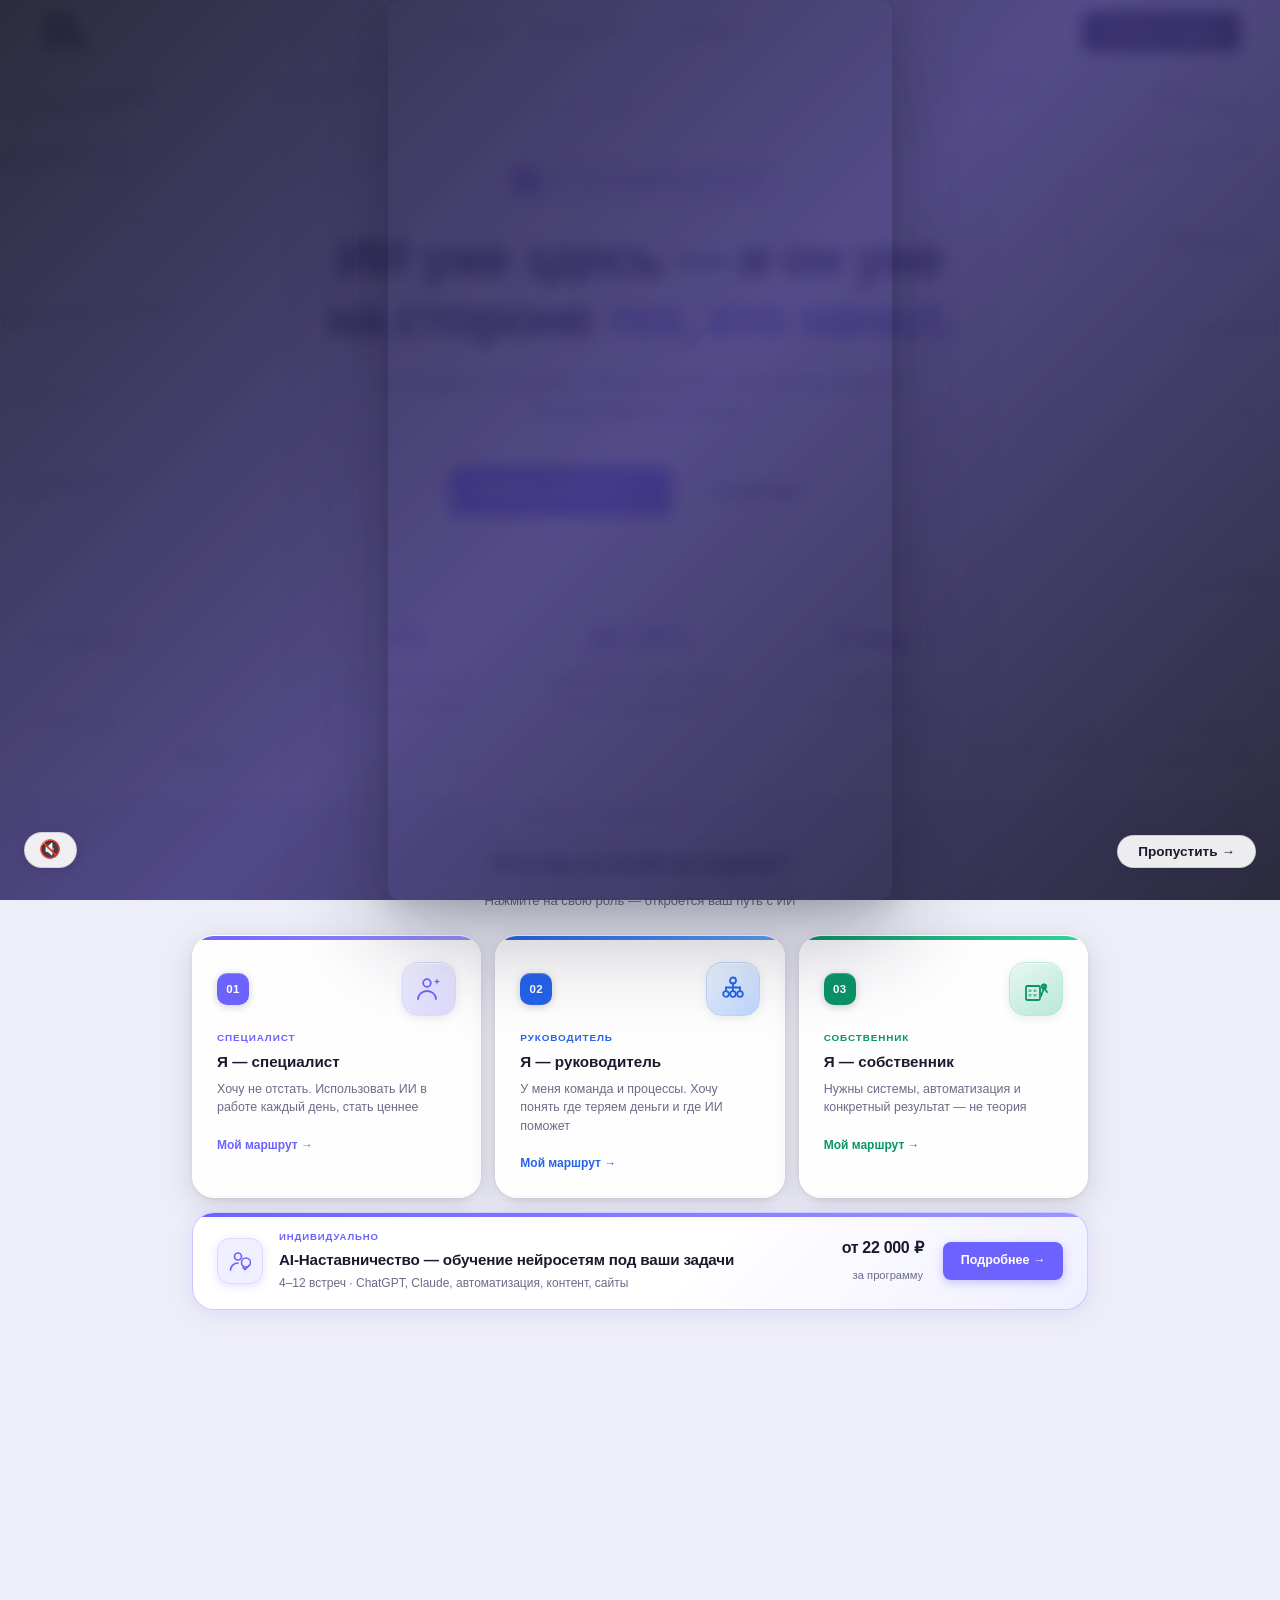
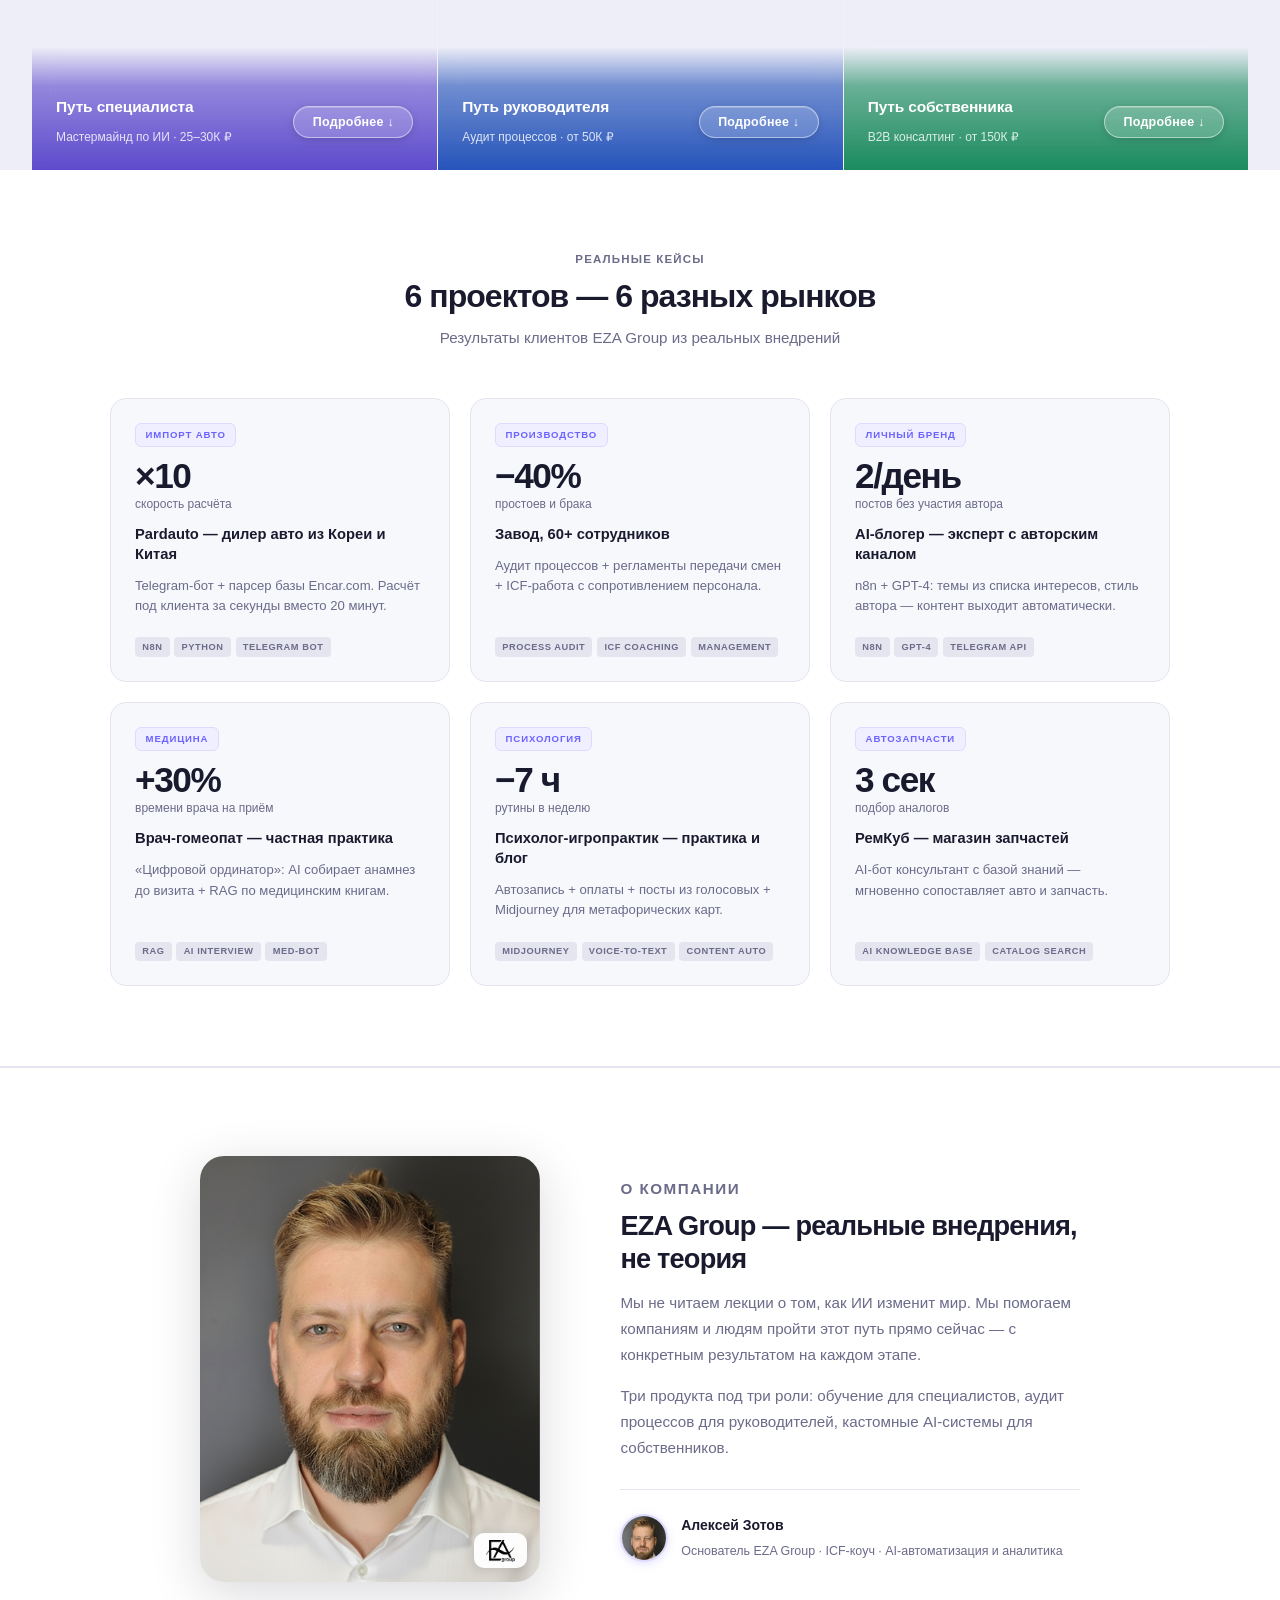
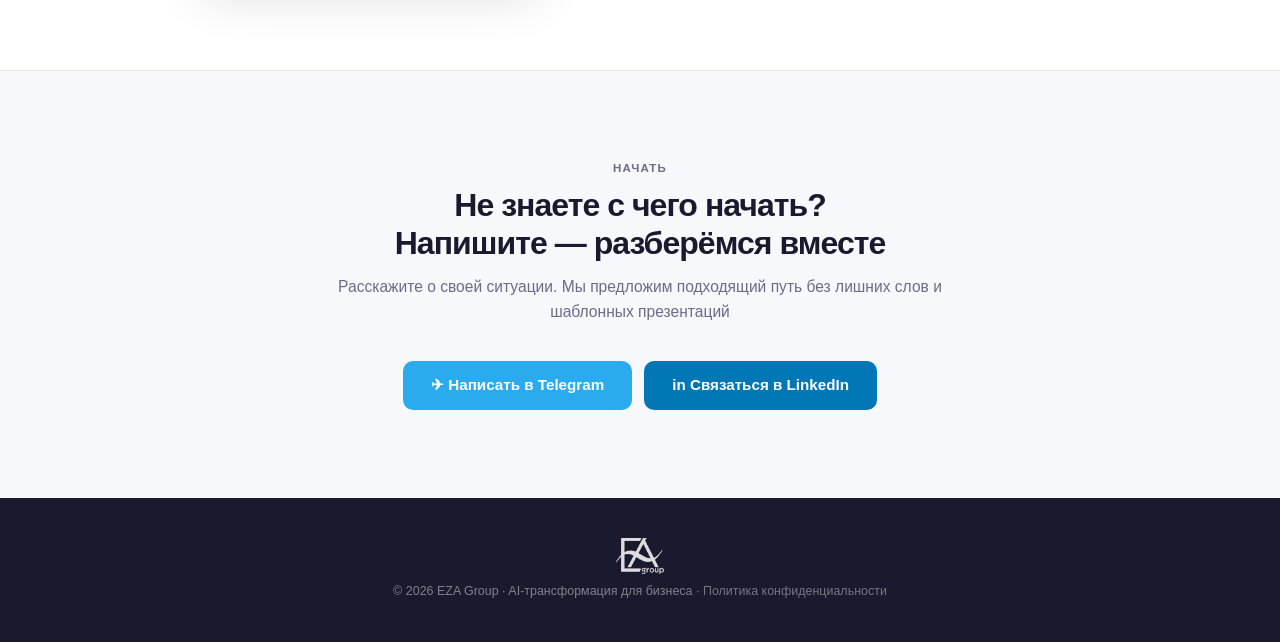
==== commit acb4d46e: "Implement AI-Mentoring banner card in index.html Added AI-Mentoring banner card with styling and str" ====
--- a/index.html
+++ b/index.html
@@ -261,6 +261,55 @@
     .cp-card[data-path="specialist"] .cp-action { color: var(--purple); }
     .cp-card[data-path="manager"]    .cp-action { color: var(--blue); }
     .cp-card[data-path="owner"]      .cp-action { color: var(--teal); }
+
+    /* ── AI-Mentoring banner card (4th card, full-width on desktop) ── */
+    .cp-card-mentoring {
+      grid-column: 1 / -1;
+      border: 1.5px solid rgba(108,99,255,.32) !important;
+      background: linear-gradient(135deg, rgba(255,255,255,.97) 55%, var(--purple-lt) 100%) !important;
+      box-shadow: inset 0 1px 0 rgba(255,255,255,.98), 0 4px 20px rgba(108,99,255,.14) !important;
+    }
+    .cp-card-mentoring::before { background: linear-gradient(90deg, var(--purple), #9b95ff) !important; }
+    .cp-card-mentoring::after { display: none; }
+    .cp-card-mentoring:hover {
+      transform: translateY(-4px) !important;
+      box-shadow: inset 0 1px 0 rgba(255,255,255,.98), 0 14px 40px rgba(108,99,255,.22) !important;
+    }
+    .cp-mentoring-inner {
+      display: flex; align-items: center; justify-content: space-between;
+      padding: 1rem 1.5rem; gap: 1.5rem; width: 100%;
+    }
+    .cp-mentoring-left { display: flex; align-items: center; gap: 1rem; }
+    .cp-mentoring-icon {
+      width: 46px; height: 46px; border-radius: 13px; flex-shrink: 0;
+      background: var(--purple-lt); border: 1.5px solid var(--purple-mid);
+      display: flex; align-items: center; justify-content: center;
+      box-shadow: 0 2px 10px rgba(108,99,255,.2);
+    }
+    .cp-mentoring-icon svg { width: 22px; height: 22px; color: var(--purple); }
+    .cp-mentoring-tag { font-size: .6rem; font-weight: 800; letter-spacing: .09em; text-transform: uppercase; color: var(--purple); margin-bottom: .18rem; }
+    .cp-mentoring-title { font-size: .95rem; font-weight: 800; color: var(--dark); letter-spacing: -.01em; }
+    .cp-mentoring-sub { font-size: .75rem; color: var(--muted); margin-top: .1rem; }
+    .cp-mentoring-right { display: flex; align-items: center; gap: 1.25rem; flex-shrink: 0; }
+    .cp-mentoring-price { text-align: right; }
+    .cp-mentoring-price strong { display: block; font-size: 1rem; font-weight: 800; color: var(--dark); letter-spacing: -.02em; }
+    .cp-mentoring-price span { font-size: .7rem; color: var(--muted); }
+    .cp-mentoring-btn {
+      background: var(--purple); color: #fff;
+      font-size: .78rem; font-weight: 700; padding: .55rem 1.1rem;
+      border-radius: 8px; white-space: nowrap;
+      box-shadow: 0 3px 10px rgba(108,99,255,.35);
+    }
+    @media (max-width: 900px) {
+      .cp-card-mentoring { grid-column: auto; }
+      .cp-mentoring-right { flex-direction: column; align-items: flex-end; gap: .5rem; }
+      .cp-mentoring-price { text-align: right; }
+    }
+    @media (max-width: 520px) {
+      .cp-mentoring-inner { padding: .9rem 1.1rem; gap: .75rem; }
+      .cp-mentoring-icon { width: 38px; height: 38px; border-radius: 10px; }
+      .cp-mentoring-btn { font-size: .72rem; padding: .42rem .8rem; }
+    }
 
     /* ── Three-zone background strip ── */
     .zones {
@@ -779,6 +828,34 @@
         </div>
       </div>
 
+      <!-- AI-Наставничество — banner card, full-width on desktop -->
+      <div class="cp-card cp-card-mentoring" onclick="window.location.href='ai-mentoring.html'">
+        <div class="cp-mentoring-inner">
+          <div class="cp-mentoring-left">
+            <div class="cp-mentoring-icon">
+              <svg viewBox="0 0 22 22" fill="none" xmlns="http://www.w3.org/2000/svg" stroke="currentColor" stroke-width="1.7" stroke-linecap="round">
+                <circle cx="9" cy="6.5" r="3.5"/>
+                <path d="M1.5 20C1.5 16.1 4.9 13 9 13"/>
+                <path d="M14 17.5L16 19.5L20 15.5"/>
+                <circle cx="17" cy="12.5" r="4.5" stroke-width="1.6"/>
+              </svg>
+            </div>
+            <div>
+              <div class="cp-mentoring-tag">Индивидуально</div>
+              <div class="cp-mentoring-title">AI-Наставничество — обучение нейросетям под ваши задачи</div>
+              <div class="cp-mentoring-sub">4–12 встреч · ChatGPT, Claude, автоматизация, контент, сайты</div>
+            </div>
+          </div>
+          <div class="cp-mentoring-right">
+            <div class="cp-mentoring-price">
+              <strong>от 22 000 ₽</strong>
+              <span>за программу</span>
+            </div>
+            <span class="cp-mentoring-btn">Подробнее →</span>
+          </div>
+        </div>
+      </div>
+
     </div>
   </div>
 
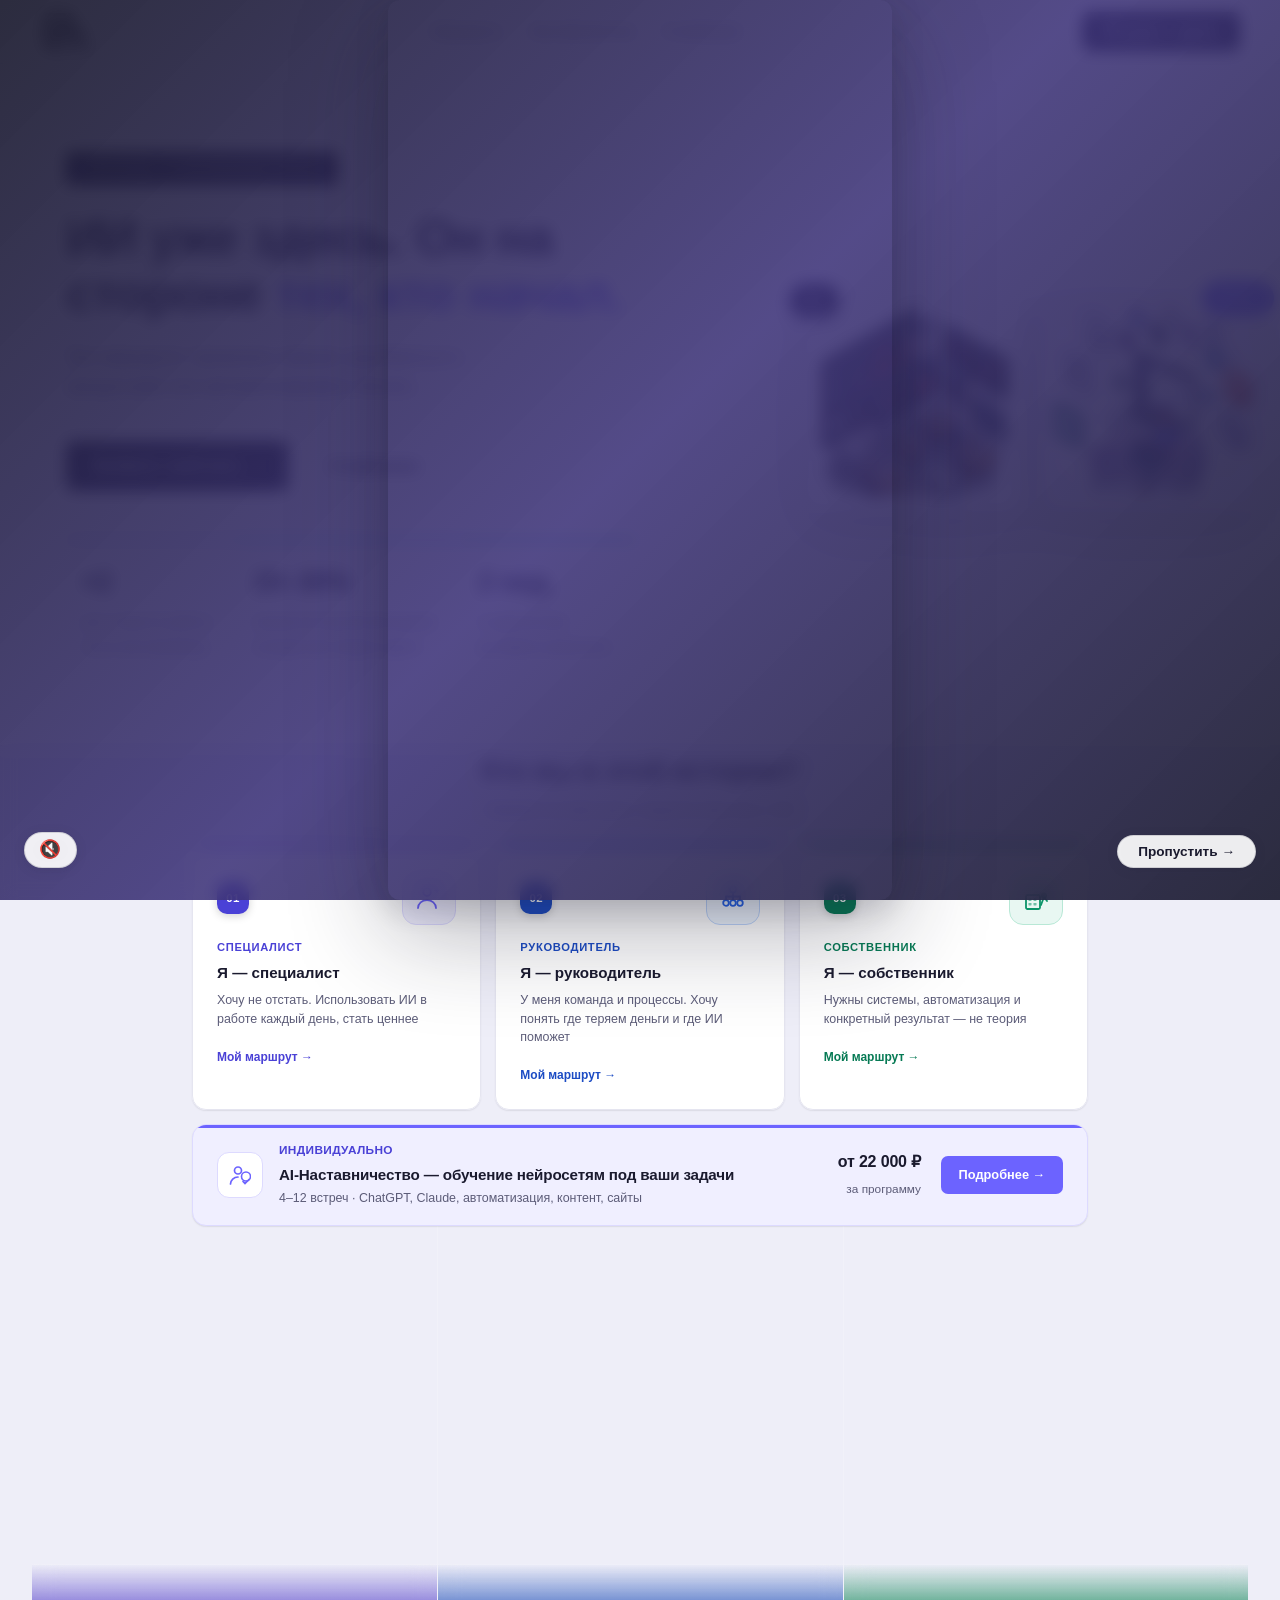
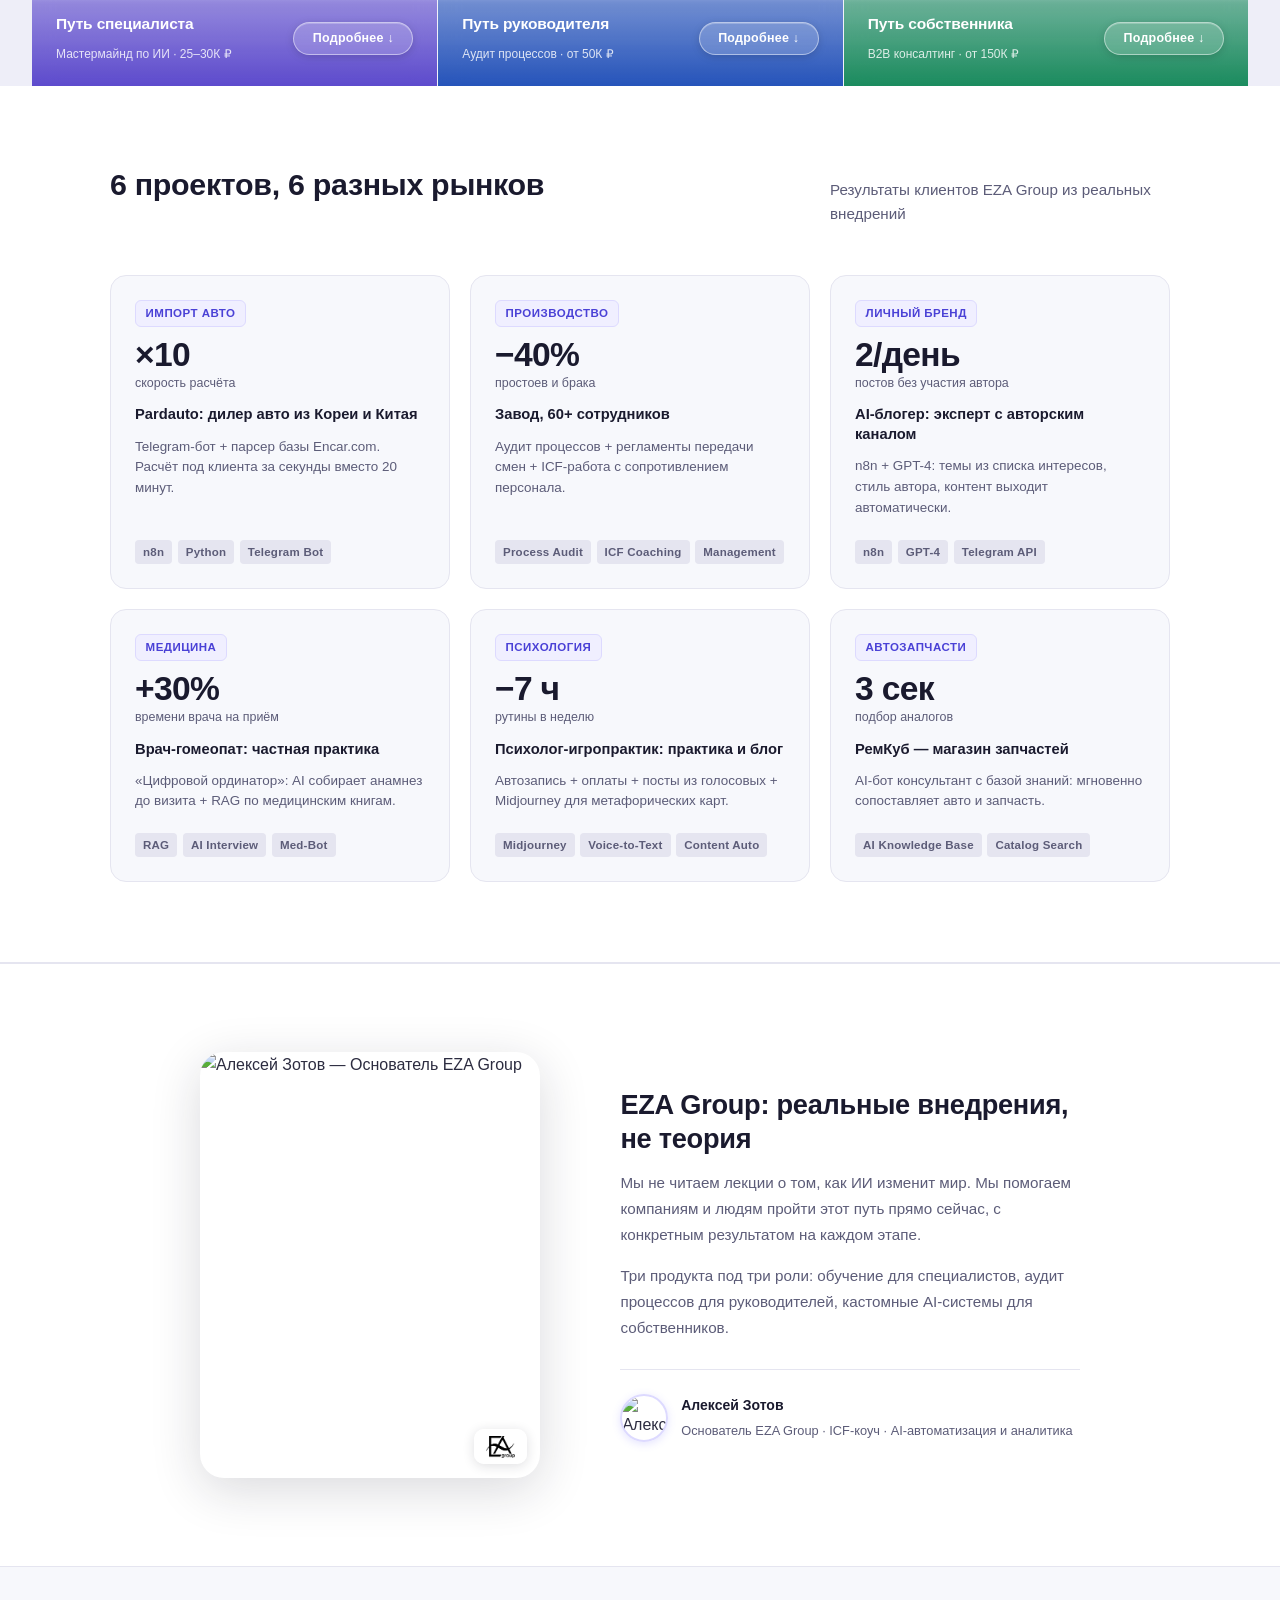
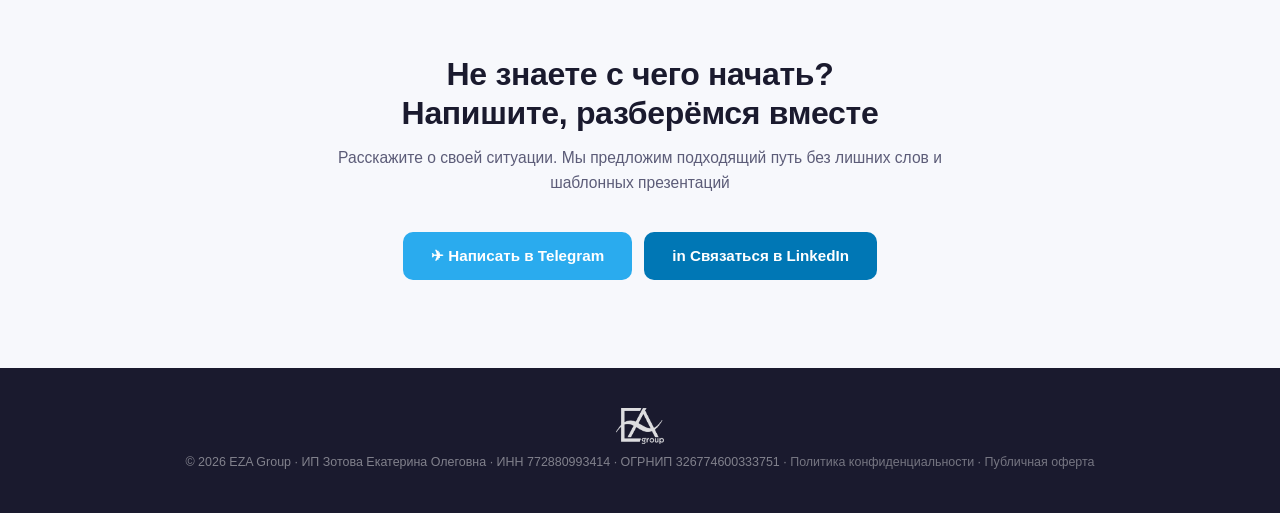
==== commit 567cf949: "Update print statement from 'Hello' to 'Goodbye'" ====
--- a/index.html
+++ b/index.html
@@ -6,16 +6,28 @@
   <title>EZA Group — AI-трансформация бизнеса</title>
   <link rel="icon" type="image/png" href="assets/logo-eza.png">
   <style>
+    /* Самостоятельно захостенные шрифты — без внешних запросов, страница остаётся автономной */
+    @font-face { font-family: 'Golos Text'; font-style: normal; font-weight: 400 700; font-display: swap; src: url('assets/fonts/golos-text-cyrillic.woff2') format('woff2'); unicode-range: U+0301, U+0400-045F, U+0490-0491, U+04B0-04B1, U+2116; }
+    @font-face { font-family: 'Golos Text'; font-style: normal; font-weight: 400 700; font-display: swap; src: url('assets/fonts/golos-text-latin.woff2') format('woff2'); unicode-range: U+0000-00FF, U+2000-206F, U+20AC, U+2122; }
+    @font-face { font-family: 'Unbounded'; font-style: normal; font-weight: 400 900; font-display: swap; src: url('assets/fonts/unbounded-cyrillic.woff2') format('woff2'); unicode-range: U+0301, U+0400-045F, U+0490-0491, U+04B0-04B1, U+2116; }
+    @font-face { font-family: 'Unbounded'; font-style: normal; font-weight: 400 900; font-display: swap; src: url('assets/fonts/unbounded-latin.woff2') format('woff2'); unicode-range: U+0000-00FF, U+2000-206F, U+20AC, U+2122; }
+
     *, *::before, *::after { box-sizing: border-box; margin: 0; padding: 0; }
     :root {
-      --bg: #f7f8fc; --white: #fff; --dark: #1a1a2e; --text: #2c2c40; --muted: #6b6b8a; --border: #e5e5f0;
+      --bg: #f7f8fc; --white: #fff; --dark: #1a1a2e; --text: #2c2c40; --muted: #5c5c78; --border: #e5e5f0;
       --r: 16px; --r-lg: 24px;
-      --purple: #6c63ff; --purple-lt: #f0efff; --purple-mid: #dddaff; --purple-glo: rgba(108,99,255,.3);
-      --teal:   #0a9468; --teal-lt:   #e8f7f2; --teal-mid:   #b8e8d6; --teal-glo:   rgba(10,148,104,.3);
-      --blue:   #2563eb; --blue-lt:   #eff6ff; --blue-mid:   #bdd5fc; --blue-glo:   rgba(37,99,235,.3);
+      --font-display: 'Unbounded', 'Segoe UI', sans-serif;
+      --font-body: 'Golos Text', 'Segoe UI', sans-serif;
+      --shadow-sm: 0 1px 2px rgba(26,26,46,.06), 0 1px 1px rgba(26,26,46,.04);
+      --shadow-md: 0 4px 14px rgba(26,26,46,.09), 0 1px 2px rgba(26,26,46,.06);
+      --shadow-lg: 0 14px 36px rgba(26,26,46,.13), 0 2px 6px rgba(26,26,46,.06);
+      --purple: #6c63ff; --purple-lt: #f0efff; --purple-mid: #dddaff; --purple-deep: #4a41d6;
+      --teal:   #0a9468; --teal-lt:   #e8f7f2; --teal-mid:   #b8e8d6; --teal-deep: #067a54;
+      --blue:   #2563eb; --blue-lt:   #eff6ff; --blue-mid:   #bdd5fc; --blue-deep: #1c4cc4;
     }
     html { scroll-behavior: smooth; }
-    body { font-family: -apple-system, BlinkMacSystemFont, 'Segoe UI', Roboto, sans-serif; background: var(--bg); color: var(--text); line-height: 1.6; -webkit-font-smoothing: antialiased; }
+    body { font-family: var(--font-body); background: var(--bg); color: var(--text); line-height: 1.6; -webkit-font-smoothing: antialiased; }
+    h1, h2, h3, .cp-title, .cp-name, .zt-left strong, .ov-title, .cta-title, .s-title, .about-title, .ci-title, .founder-info strong { font-family: var(--font-display); }
 
     /* ── NAV ── */
     .nav { position: sticky; top: 0; z-index: 200; background: rgba(255,255,255,.93); backdrop-filter: blur(14px); border-bottom: 1px solid var(--border); height: 64px; display: flex; align-items: center; justify-content: space-between; padding: 0 2.5rem; }
@@ -28,74 +40,85 @@
     .nav-btn:hover { opacity: .82; }
 
     /* ── HERO ── */
-    .hero { background-color: var(--white); background-image: radial-gradient(var(--border) 1px, transparent 1px); background-size: 28px 28px; padding: 6rem 2rem 5rem; text-align: center; border-bottom: 1px solid var(--border); position: relative; overflow: hidden; }
-    /* vignette: edges show noise, centre is clean */
-    /* виньет: центр белый (чистый заголовок), края прозрачные (виден шум) */
-    .hero::after { content: ''; position: absolute; inset: 0; background: radial-gradient(ellipse 48% 48% at 50% 50%, rgba(255,255,255,.95) 20%, rgba(255,255,255,.7) 42%, rgba(255,255,255,.2) 65%, transparent 82%); pointer-events: none; z-index: 2; }
-    /* content sits above vignette */
-    .hero > *:not(.hero-noise) { position: relative; z-index: 3; }
-
-    /* AI-noise elements — behind vignette so they show at edges, fade toward centre */
-    .hero-noise { position: absolute; inset: 0; overflow: hidden; pointer-events: none; z-index: 1; }
-    .hn { position: absolute; color: #1a1a2e; pointer-events: none; white-space: nowrap; font-weight: 700; line-height: 1; font-family: -apple-system, BlinkMacSystemFont, 'Segoe UI', Roboto, sans-serif; }
-    .hn.mono { font-family: 'SF Mono', 'Fira Code', 'Courier New', monospace; font-weight: 500; }
-    .badge {
-      display: inline-flex; align-items: center; gap: .55rem;
-      background: linear-gradient(135deg, rgba(108,99,255,.09) 0%, rgba(140,130,255,.16) 100%);
-      padding: .45rem 1.1rem .45rem .7rem;
-      border-radius: 28px;
-      border: 1px solid rgba(108,99,255,.24);
-      box-shadow: 0 2px 16px rgba(108,99,255,.15), inset 0 1px 0 rgba(255,255,255,.75);
-      margin-bottom: 1.75rem;
-    }
-    .badge-ico {
-      width: 24px; height: 24px; border-radius: 8px; flex-shrink: 0;
-      background: linear-gradient(135deg, #7c74ff, #6c63ff);
-      display: flex; align-items: center; justify-content: center;
-      box-shadow: 0 2px 6px rgba(108,99,255,.35);
-    }
-    .badge-text {
-      font-size: .73rem; font-weight: 800; letter-spacing: .07em; text-transform: uppercase;
-      background: linear-gradient(135deg, #5a52e8 0%, #8c85ff 100%);
-      -webkit-background-clip: text; -webkit-text-fill-color: transparent;
-      background-clip: text;
-    }
-    .hero h1 { font-size: clamp(2.25rem, 5vw, 3.3rem); font-weight: 800; color: var(--dark); line-height: 1.13; letter-spacing: -0.04em; max-width: 740px; margin: 0 auto 1.25rem; }
+    .hero { background: var(--white); padding: 5.5rem 2rem 4.5rem 4rem; border-bottom: 1px solid var(--border); position: relative; overflow: hidden; }
+    .hero-scrim { position: absolute; inset: 0; z-index: 1; pointer-events: none; background: linear-gradient(100deg, var(--white) 0%, var(--white) 38%, rgba(255,255,255,.75) 58%, rgba(255,255,255,0) 78%); }
+
+    /* до/после — в свободной правой зоне hero, где раньше был только фон для летящих тегов */
+    .hero-transform { position: absolute; z-index: 1; right: 2rem; top: 50%; transform: translateY(-50%); display: flex; align-items: center; gap: 1.5rem; }
+    .hero-transform-item { width: 320px; position: relative; }
+    .hero-transform-item img { width: 100%; display: block; border-radius: 20px; box-shadow: 0 24px 64px rgba(26,26,46,.16), 0 6px 20px rgba(26,26,46,.08); }
+    .hero-transform-tag {
+      position: absolute; top: -14px; left: -14px;
+      font-family: var(--font-display); font-size: .78rem; font-weight: 600; letter-spacing: .01em;
+      color: #fff; background: var(--dark);
+      padding: .42rem 1rem; border-radius: 20px;
+      box-shadow: 0 4px 16px rgba(26,26,46,.28);
+    }
+    .hero-transform-tag.is-after { left: auto; right: -14px; background: var(--purple); box-shadow: 0 4px 16px var(--purple-glo); }
+    @media (max-width: 1650px) { .hero-transform-item { width: 270px; } }
+    @media (max-width: 1450px) { .hero-transform { right: 1.25rem; gap: 1rem; } .hero-transform-item { width: 220px; } }
+    @media (max-width: 1100px) { .hero-transform { display: none; } }
+    .hero-inner { position: relative; z-index: 2; max-width: 1180px; margin: 0 auto; }
+
+    /* ── Flying banner planes: playful background texture, ties to the "route" theme ── */
+    .hero-planes { position: absolute; inset: 0; z-index: 0; overflow: hidden; }
+    .plane { position: absolute; left: -280px; top: var(--py, 10%); animation: fly-across linear infinite; animation-duration: var(--pd, 26s); animation-delay: var(--pdelay, 0s); }
+    .plane-inner { display: flex; align-items: center; animation: plane-bob ease-in-out infinite alternate; animation-duration: var(--bd, 3.4s); }
+    .plane-icon { width: 20px; height: 20px; color: #d3d3e6; flex-shrink: 0; }
+    .plane-line { width: 30px; height: 1px; background: #dcdcee; flex-shrink: 0; }
+    .plane-flag {
+      font-family: var(--font-body); font-size: .72rem; font-weight: 600; color: #63637f;
+      background: #fff; border: 1px solid #e5e5f0; border-radius: 3px 10px 10px 3px;
+      padding: .3rem .65rem; white-space: nowrap; box-shadow: var(--shadow-sm);
+    }
+    @keyframes fly-across { from { transform: translateX(0); } to { transform: translateX(calc(100vw + 320px)); } }
+    @keyframes plane-bob { from { transform: translateY(-7px); } to { transform: translateY(7px); } }
+    @media (prefers-reduced-motion: reduce) { .plane, .plane-inner { animation: none; } }
+    @media (max-width: 900px) { .hero-planes, .hero-scrim { display: none; } }
+
+    .route-tag {
+      display: inline-flex; align-items: center; gap: .5rem;
+      font-family: var(--font-display); font-size: .78rem; font-weight: 500; letter-spacing: .01em;
+      color: var(--white); background: var(--dark);
+      padding: .4rem .8rem .4rem .55rem;
+      border-radius: 4px;
+      margin-bottom: 1.6rem;
+    }
+    .route-tag .pin { width: 7px; height: 7px; border-radius: 50%; background: var(--purple); flex-shrink: 0; }
+
+    .hero h1 { font-family: var(--font-display); font-size: clamp(2.1rem, 4vw, 3.15rem); font-weight: 700; color: var(--dark); line-height: 1.1; letter-spacing: -0.02em; max-width: 620px; margin: 0 0 1.35rem; }
     .hero h1 .hl { color: var(--purple); }
-    .hero-desc { font-size: 1.1rem; color: var(--muted); max-width: 540px; margin: 0 auto 2.5rem; line-height: 1.65; }
-    .hero-actions { display: flex; justify-content: center; gap: .75rem; flex-wrap: wrap; margin-bottom: 3.75rem; }
-    .btn-primary { background: var(--purple); color: #fff; font-size: .95rem; font-weight: 600; padding: .75rem 1.75rem; border-radius: 10px; text-decoration: none; transition: all .2s; }
-    .btn-primary:hover { background: #5b52e0; transform: translateY(-1px); box-shadow: 0 4px 18px var(--purple-glo); }
-    .btn-ghost { background: transparent; color: var(--dark); font-size: .95rem; font-weight: 600; padding: .75rem 1.75rem; border-radius: 10px; text-decoration: none; border: 1.5px solid var(--border); transition: all .2s; }
+    .hero-desc { font-size: 1.1rem; color: var(--muted); max-width: 480px; margin: 0 0 2.5rem; line-height: 1.65; }
+    .hero-actions { display: flex; gap: .75rem; flex-wrap: wrap; margin-bottom: 3rem; }
+    .btn-primary { background: var(--dark); color: #fff; font-size: .95rem; font-weight: 600; padding: .75rem 1.75rem; border-radius: 8px; text-decoration: none; transition: transform .18s, background .18s; }
+    .btn-primary:hover { background: var(--purple-deep); transform: translateY(-1px); }
+    .btn-ghost { background: transparent; color: var(--dark); font-size: .95rem; font-weight: 600; padding: .75rem 1.75rem; border-radius: 8px; text-decoration: none; border: 1.5px solid var(--border); transition: border-color .18s, transform .18s; }
     .btn-ghost:hover { border-color: var(--dark); transform: translateY(-1px); }
-    .hero-divider { border: none; border-top: 1px solid var(--border); max-width: 580px; margin: 0 auto 2.25rem; }
-    .hero-stats { display: flex; justify-content: center; gap: 0; flex-wrap: wrap; }
+    .hero-stats { display: flex; gap: 0; flex-wrap: wrap; }
     .hero-stat {
-      text-align: center;
-      padding: 0 2.5rem;
+      text-align: left;
+      padding: 1.15rem 1.6rem .85rem 1rem;
+      border-top: 2px solid var(--rc, var(--purple));
       position: relative;
     }
-    .hero-stat + .hero-stat::before {
-      content: '';
-      position: absolute; left: 0; top: 15%; bottom: 15%;
-      width: 1px; background: var(--border);
-    }
+    .hero-stat:nth-child(1) { --rc: var(--purple); }
+    .hero-stat:nth-child(2) { --rc: var(--blue); }
+    .hero-stat:nth-child(3) { --rc: var(--teal); }
     .hero-stat strong {
       display: block;
-      font-size: 1.9rem; font-weight: 800; letter-spacing: -0.04em;
-      background: linear-gradient(135deg, var(--purple), #9c95ff);
-      -webkit-background-clip: text; -webkit-text-fill-color: transparent;
-      background-clip: text;
-      margin-bottom: .25rem;
-    }
-    .hero-stat span { font-size: .78rem; color: var(--muted); line-height: 1.4; }
+      font-family: var(--font-display);
+      font-size: 1.7rem; font-weight: 700; letter-spacing: -0.02em;
+      color: var(--dark);
+      margin-bottom: .3rem;
+    }
+    .hero-stat span { font-size: .8rem; color: var(--muted); line-height: 1.4; }
 
     /* ══════════════════════════════════════
        PANORAMA SECTION
        ══════════════════════════════════════ */
     .panorama {
       position: relative;
-      background-image: url('assets/bg-panorama.png');
+      background-image: url('assets/bg-panorama.jpg');
       background-size: 100% auto;   /* stretch full width, height scales */
       background-position: center top;
       background-color: #eeeef8;
@@ -116,92 +139,59 @@
     }
 
     .cp-header { margin-bottom: 1.5rem; }
-    .cp-label {
-      display: inline-flex; align-items: center; gap: .45rem;
-      font-size: .72rem; font-weight: 700; letter-spacing: .1em; text-transform: uppercase;
-      color: var(--purple); background: rgba(255,255,255,.92);
-      padding: .32rem .9rem; border-radius: 20px; margin-bottom: .75rem;
-      box-shadow: 0 2px 12px rgba(26,26,46,.1);
-      backdrop-filter: blur(8px);
-    }
     .cp-title {
-      font-size: 1.65rem; font-weight: 800; color: var(--dark);
-      letter-spacing: -0.03em; margin: 0;
-      text-shadow: 0 2px 16px rgba(255,255,255,.95), 0 0 30px rgba(255,255,255,.8);
+      font-family: var(--font-display);
+      font-size: 1.7rem; font-weight: 600; color: var(--dark);
+      letter-spacing: -0.01em; margin: 0;
+      text-shadow: 0 1px 12px rgba(255,255,255,.9);
     }
     .cp-hint {
-      font-size: .82rem; color: var(--muted); margin-top: .4rem;
+      font-size: .85rem; color: var(--muted); margin-top: .4rem;
       text-shadow: 0 1px 8px rgba(255,255,255,.9);
     }
 
     .cp-cards { display: grid; grid-template-columns: repeat(3, 1fr); gap: .875rem; }
 
     .cp-card {
-      border: 1.5px solid rgba(255,255,255,.88);
-      border-radius: 22px;
+      border: 1px solid var(--border);
+      border-radius: 14px;
       padding: 0;
       cursor: pointer;
-      transition: all .32s cubic-bezier(.34,1.1,.64,1);
+      transition: transform .28s cubic-bezier(.16,1,.3,1), box-shadow .28s, border-color .2s, background .2s;
       text-align: left;
       position: relative;
-      background: rgba(255,255,255,.94);
-      backdrop-filter: blur(20px);
-      -webkit-backdrop-filter: blur(20px);
-      box-shadow:
-        inset 0 1px 0 rgba(255,255,255,.98),
-        inset 0 -1px 0 rgba(26,26,46,.04),
-        0 8px 32px rgba(26,26,46,.13),
-        0 2px 8px rgba(26,26,46,.07),
-        0 1px 2px rgba(26,26,46,.05);
+      background: rgba(255,255,255,.96);
+      backdrop-filter: blur(6px);
+      -webkit-backdrop-filter: blur(6px);
+      box-shadow: var(--shadow-sm);
       overflow: hidden;
     }
 
-    /* coloured top stripe */
+    /* coloured top edge — solid, functions as route-colour key */
     .cp-card::before {
-      content: ''; position: absolute; top: 0; left: 0; right: 0; height: 4px;
-      border-radius: 22px 22px 0 0; transition: height .22s;
-    }
-    .cp-card[data-path="specialist"]::before { background: linear-gradient(90deg, var(--purple), #9b95ff); }
-    .cp-card[data-path="manager"]::before    { background: linear-gradient(90deg, var(--blue), #60a5fa); }
-    .cp-card[data-path="owner"]::before      { background: linear-gradient(90deg, var(--teal), #34d399); }
-
-    .cp-card:hover::before, .cp-card.is-active::before { height: 5px; }
-
-    /* corner glow orb on hover */
-    .cp-card::after {
-      content: ''; position: absolute; bottom: -40px; right: -30px;
-      width: 130px; height: 130px; border-radius: 50%;
-      opacity: 0; transition: opacity .35s; pointer-events: none;
-    }
-    .cp-card[data-path="specialist"]::after { background: radial-gradient(circle, var(--purple-glo), transparent 70%); }
-    .cp-card[data-path="manager"]::after    { background: radial-gradient(circle, var(--blue-glo),   transparent 70%); }
-    .cp-card[data-path="owner"]::after      { background: radial-gradient(circle, var(--teal-glo),   transparent 70%); }
-    .cp-card:hover::after, .cp-card.is-active::after { opacity: 1; }
+      content: ''; position: absolute; top: 0; left: 0; right: 0; height: 3px;
+    }
+    .cp-card[data-path="specialist"]::before { background: var(--purple); }
+    .cp-card[data-path="manager"]::before    { background: var(--blue); }
+    .cp-card[data-path="owner"]::before      { background: var(--teal); }
 
     .cp-card-inner { padding: 1.6rem 1.5rem 1.4rem; }
 
     .cp-card:hover {
-      transform: translateY(-6px) scale(1.015);
-      box-shadow:
-        inset 0 1px 0 rgba(255,255,255,.98),
-        0 20px 56px rgba(26,26,46,.16),
-        0 6px 16px rgba(26,26,46,.09),
-        0 1px 4px rgba(26,26,46,.06);
+      transform: translateY(-4px);
+      box-shadow: var(--shadow-lg);
     }
     .cp-card[data-path="specialist"]:hover, .cp-card[data-path="specialist"].is-active {
-      border-color: rgba(108,99,255,.35);
-      background: linear-gradient(155deg, #fff 40%, var(--purple-lt) 100%);
-      box-shadow: inset 0 1px 0 rgba(255,255,255,.98), 0 20px 56px var(--purple-glo), 0 4px 12px rgba(26,26,46,.08);
+      border-color: var(--purple-mid);
+      background: var(--purple-lt);
     }
     .cp-card[data-path="manager"]:hover, .cp-card[data-path="manager"].is-active {
-      border-color: rgba(37,99,235,.3);
-      background: linear-gradient(155deg, #fff 40%, var(--blue-lt) 100%);
-      box-shadow: inset 0 1px 0 rgba(255,255,255,.98), 0 20px 56px var(--blue-glo), 0 4px 12px rgba(26,26,46,.08);
+      border-color: var(--blue-mid);
+      background: var(--blue-lt);
     }
     .cp-card[data-path="owner"]:hover, .cp-card[data-path="owner"].is-active {
-      border-color: rgba(10,148,104,.3);
-      background: linear-gradient(155deg, #fff 40%, var(--teal-lt) 100%);
-      box-shadow: inset 0 1px 0 rgba(255,255,255,.98), 0 20px 56px var(--teal-glo), 0 4px 12px rgba(26,26,46,.08);
+      border-color: var(--teal-mid);
+      background: var(--teal-lt);
     }
 
     /* ✓ badge */
@@ -212,9 +202,9 @@
       font-size: .7rem; font-weight: 800; color: #fff;
       opacity: 0; transform: scale(.5); transition: all .2s;
     }
-    .cp-card[data-path="specialist"] .check { background: var(--purple); }
-    .cp-card[data-path="manager"]    .check { background: var(--blue); }
-    .cp-card[data-path="owner"]      .check { background: var(--teal); }
+    .cp-card[data-path="specialist"] .check { background: var(--purple-deep); }
+    .cp-card[data-path="manager"]    .check { background: var(--blue-deep); }
+    .cp-card[data-path="owner"]      .check { background: var(--teal-deep); }
     .cp-card.is-active .check { opacity: 1; transform: scale(1); }
 
     /* route number + icon row */
@@ -227,30 +217,29 @@
       flex-shrink: 0;
       box-shadow: 0 2px 8px rgba(0,0,0,.18), inset 0 1px 0 rgba(255,255,255,.25);
     }
-    .cp-card[data-path="specialist"] .cp-num { background: var(--purple); }
-    .cp-card[data-path="manager"]    .cp-num { background: var(--blue); }
-    .cp-card[data-path="owner"]      .cp-num { background: var(--teal); }
+    .cp-card[data-path="specialist"] .cp-num { background: var(--purple-deep); }
+    .cp-card[data-path="manager"]    .cp-num { background: var(--blue-deep); }
+    .cp-card[data-path="owner"]      .cp-num { background: var(--teal-deep); }
 
     .cp-icon-wrap {
-      width: 54px; height: 54px; border-radius: 16px;
+      width: 54px; height: 54px; border-radius: 14px;
       display: flex; align-items: center; justify-content: center; font-size: 1.9rem;
-      border: 1.5px solid transparent; transition: all .25s;
-      box-shadow: 0 2px 10px rgba(0,0,0,.08), inset 0 1px 0 rgba(255,255,255,.7);
-    }
-    .cp-card[data-path="specialist"] .cp-icon-wrap { background: linear-gradient(145deg, var(--purple-lt), var(--purple-mid)); color: var(--purple); border-color: var(--purple-mid); }
-    .cp-card[data-path="manager"]    .cp-icon-wrap { background: linear-gradient(145deg, var(--blue-lt),   var(--blue-mid));   color: var(--blue);   border-color: var(--blue-mid); }
-    .cp-card[data-path="owner"]      .cp-icon-wrap { background: linear-gradient(145deg, var(--teal-lt),   var(--teal-mid));   color: var(--teal);   border-color: var(--teal-mid); }
+      border: 1.5px solid transparent; transition: border-color .2s, background .2s;
+    }
+    .cp-card[data-path="specialist"] .cp-icon-wrap { background: var(--purple-lt); color: var(--purple); border-color: var(--purple-mid); }
+    .cp-card[data-path="manager"]    .cp-icon-wrap { background: var(--blue-lt);   color: var(--blue);   border-color: var(--blue-mid); }
+    .cp-card[data-path="owner"]      .cp-icon-wrap { background: var(--teal-lt);   color: var(--teal);   border-color: var(--teal-mid); }
     .cp-card[data-path="specialist"]:hover .cp-icon-wrap,
-    .cp-card[data-path="specialist"].is-active .cp-icon-wrap { box-shadow: 0 4px 16px var(--purple-glo), inset 0 1px 0 rgba(255,255,255,.7); }
+    .cp-card[data-path="specialist"].is-active .cp-icon-wrap { border-color: var(--purple); }
     .cp-card[data-path="manager"]:hover .cp-icon-wrap,
-    .cp-card[data-path="manager"].is-active .cp-icon-wrap { box-shadow: 0 4px 16px var(--blue-glo), inset 0 1px 0 rgba(255,255,255,.7); }
+    .cp-card[data-path="manager"].is-active .cp-icon-wrap { border-color: var(--blue); }
     .cp-card[data-path="owner"]:hover .cp-icon-wrap,
-    .cp-card[data-path="owner"].is-active .cp-icon-wrap { box-shadow: 0 4px 16px var(--teal-glo), inset 0 1px 0 rgba(255,255,255,.7); }
-
-    .cp-role { font-size: .62rem; font-weight: 800; letter-spacing: .09em; text-transform: uppercase; margin-bottom: .22rem; }
-    .cp-card[data-path="specialist"] .cp-role { color: var(--purple); }
-    .cp-card[data-path="manager"]    .cp-role { color: var(--blue); }
-    .cp-card[data-path="owner"]      .cp-role { color: var(--teal); }
+    .cp-card[data-path="owner"].is-active .cp-icon-wrap { border-color: var(--teal); }
+
+    .cp-role { font-size: .7rem; font-weight: 700; letter-spacing: .06em; text-transform: uppercase; margin-bottom: .25rem; }
+    .cp-card[data-path="specialist"] .cp-role { color: var(--purple-deep); }
+    .cp-card[data-path="manager"]    .cp-role { color: var(--blue-deep); }
+    .cp-card[data-path="owner"]      .cp-role { color: var(--teal-deep); }
     .cp-name { font-size: .95rem; font-weight: 700; color: var(--dark); margin-bottom: .35rem; }
     .cp-desc { font-size: .78rem; color: var(--muted); line-height: 1.48; margin-bottom: .9rem; }
 
@@ -258,47 +247,39 @@
       display: inline-flex; align-items: center; gap: .3rem;
       font-size: .75rem; font-weight: 700;
     }
-    .cp-card[data-path="specialist"] .cp-action { color: var(--purple); }
-    .cp-card[data-path="manager"]    .cp-action { color: var(--blue); }
-    .cp-card[data-path="owner"]      .cp-action { color: var(--teal); }
+    .cp-card[data-path="specialist"] .cp-action { color: var(--purple-deep); }
+    .cp-card[data-path="manager"]    .cp-action { color: var(--blue-deep); }
+    .cp-card[data-path="owner"]      .cp-action { color: var(--teal-deep); }
 
     /* ── AI-Mentoring banner card (4th card, full-width on desktop) ── */
     .cp-card-mentoring {
       grid-column: 1 / -1;
-      border: 1.5px solid rgba(108,99,255,.32) !important;
-      background: linear-gradient(135deg, rgba(255,255,255,.97) 55%, var(--purple-lt) 100%) !important;
-      box-shadow: inset 0 1px 0 rgba(255,255,255,.98), 0 4px 20px rgba(108,99,255,.14) !important;
-    }
-    .cp-card-mentoring::before { background: linear-gradient(90deg, var(--purple), #9b95ff) !important; }
-    .cp-card-mentoring::after { display: none; }
-    .cp-card-mentoring:hover {
-      transform: translateY(-4px) !important;
-      box-shadow: inset 0 1px 0 rgba(255,255,255,.98), 0 14px 40px rgba(108,99,255,.22) !important;
-    }
+      border: 1px solid var(--purple-mid) !important;
+      background: var(--purple-lt) !important;
+    }
+    .cp-card-mentoring::before { background: var(--purple) !important; }
     .cp-mentoring-inner {
       display: flex; align-items: center; justify-content: space-between;
       padding: 1rem 1.5rem; gap: 1.5rem; width: 100%;
     }
     .cp-mentoring-left { display: flex; align-items: center; gap: 1rem; }
     .cp-mentoring-icon {
-      width: 46px; height: 46px; border-radius: 13px; flex-shrink: 0;
-      background: var(--purple-lt); border: 1.5px solid var(--purple-mid);
+      width: 46px; height: 46px; border-radius: 12px; flex-shrink: 0;
+      background: #fff; border: 1.5px solid var(--purple-mid);
       display: flex; align-items: center; justify-content: center;
-      box-shadow: 0 2px 10px rgba(108,99,255,.2);
     }
     .cp-mentoring-icon svg { width: 22px; height: 22px; color: var(--purple); }
-    .cp-mentoring-tag { font-size: .6rem; font-weight: 800; letter-spacing: .09em; text-transform: uppercase; color: var(--purple); margin-bottom: .18rem; }
-    .cp-mentoring-title { font-size: .95rem; font-weight: 800; color: var(--dark); letter-spacing: -.01em; }
-    .cp-mentoring-sub { font-size: .75rem; color: var(--muted); margin-top: .1rem; }
+    .cp-mentoring-tag { font-size: .74rem; font-weight: 700; letter-spacing: .03em; text-transform: uppercase; color: var(--purple-deep); margin-bottom: .2rem; }
+    .cp-mentoring-title { font-family: var(--font-display); font-size: .95rem; font-weight: 600; color: var(--dark); letter-spacing: -.01em; }
+    .cp-mentoring-sub { font-size: .78rem; color: var(--muted); margin-top: .1rem; }
     .cp-mentoring-right { display: flex; align-items: center; gap: 1.25rem; flex-shrink: 0; }
     .cp-mentoring-price { text-align: right; }
-    .cp-mentoring-price strong { display: block; font-size: 1rem; font-weight: 800; color: var(--dark); letter-spacing: -.02em; }
-    .cp-mentoring-price span { font-size: .7rem; color: var(--muted); }
+    .cp-mentoring-price strong { display: block; font-family: var(--font-display); font-size: 1rem; font-weight: 600; color: var(--dark); letter-spacing: -.01em; }
+    .cp-mentoring-price span { font-size: .74rem; color: var(--muted); }
     .cp-mentoring-btn {
       background: var(--purple); color: #fff;
-      font-size: .78rem; font-weight: 700; padding: .55rem 1.1rem;
-      border-radius: 8px; white-space: nowrap;
-      box-shadow: 0 3px 10px rgba(108,99,255,.35);
+      font-size: .8rem; font-weight: 700; padding: .55rem 1.1rem;
+      border-radius: 7px; white-space: nowrap;
     }
     @media (max-width: 900px) {
       .cp-card-mentoring { grid-column: auto; }
@@ -344,9 +325,6 @@
       backdrop-filter: grayscale(.85) brightness(1.1);
       -webkit-backdrop-filter: grayscale(.85) brightness(1.1);
     }
-
-    /* hide individual zone backgrounds — panorama is used instead */
-    .zone-bg { display: none; }
 
     /* teaser bar at bottom of each zone */
     .zone-teaser {
@@ -390,80 +368,86 @@
     .zones { position: relative; overflow: hidden; }
 
     .zone-ov {
-      position: absolute; bottom: 0; left: 0; right: 0; z-index: 5;
-      border-radius: 18px 18px 0 0;
+      position: absolute; inset: 0; z-index: 5;
       transform: translateY(101%);
-      transition: transform .48s cubic-bezier(.15,0,.1,1), opacity .28s;
-      opacity: 0; pointer-events: none;
-      padding: 1.4rem 1.4rem 1.6rem;
-      backdrop-filter: blur(22px); -webkit-backdrop-filter: blur(22px);
-    }
-    .zone.is-active .zone-ov { transform: translateY(0); opacity: 1; pointer-events: auto; }
-
-    .zone[data-path="specialist"] .zone-ov {
-      background: linear-gradient(160deg, rgba(240,239,255,.97), rgba(255,255,255,.94));
-      border-top: 3px solid var(--purple);
-      box-shadow: 0 -8px 50px rgba(108,99,255,.38);
-    }
-    .zone[data-path="manager"] .zone-ov {
-      background: linear-gradient(160deg, rgba(239,246,255,.97), rgba(255,255,255,.94));
-      border-top: 3px solid var(--blue);
-      box-shadow: 0 -8px 50px rgba(37,99,235,.38);
-    }
-    .zone[data-path="owner"] .zone-ov {
-      background: linear-gradient(160deg, rgba(232,247,242,.97), rgba(255,255,255,.94));
-      border-top: 3px solid var(--teal);
-      box-shadow: 0 -8px 50px rgba(10,148,104,.38);
-    }
+      transition: transform .5s cubic-bezier(.16,1,.3,1);
+      pointer-events: none;
+      padding: 1.6rem 1.6rem 5.2rem;
+      overflow: hidden;
+      display: flex; flex-direction: column; justify-content: flex-end;
+      color: #fff;
+    }
+    .zone.is-active .zone-ov { transform: translateY(0); pointer-events: auto; }
+
+    .zone[data-path="specialist"] .zone-ov { background: var(--purple-deep); }
+    .zone[data-path="manager"]    .zone-ov { background: var(--blue-deep); }
+    .zone[data-path="owner"]      .zone-ov { background: var(--teal-deep); }
+
+    /* oversized outline wordmark — texture, not for reading */
+    .ov-bigword {
+      position: absolute; top: -.35em; left: 50%; transform: translateX(-50%);
+      font-family: var(--font-display); font-weight: 700; font-size: 6.2rem; line-height: 1;
+      white-space: nowrap; letter-spacing: -0.01em;
+      color: transparent; -webkit-text-stroke: 1.5px rgba(255,255,255,.16);
+      pointer-events: none; z-index: 0; user-select: none;
+    }
+    .zone-ov > * { position: relative; z-index: 1; }
 
     .ov-close {
-      position: absolute; top: .8rem; right: .9rem;
+      position: absolute; top: .8rem; right: .9rem; z-index: 2;
       width: 28px; height: 28px; border-radius: 50%;
-      background: rgba(26,26,46,.08); border: 1px solid rgba(26,26,46,.1);
-      cursor: pointer; font-size: .8rem; color: var(--muted); font-weight: 700;
+      background: rgba(255,255,255,.14); border: 1px solid rgba(255,255,255,.28);
+      cursor: pointer; font-size: .8rem; color: #fff; font-weight: 700;
       display: flex; align-items: center; justify-content: center;
-      transition: all .18s; line-height: 1;
-    }
-    .ov-close:hover { background: rgba(26,26,46,.16); color: var(--dark); }
+      transition: background .18s; line-height: 1;
+    }
+    .ov-close:hover { background: rgba(255,255,255,.26); }
 
     /* vertical stack layout */
-    .ov-tag { font-size: .62rem; font-weight: 800; letter-spacing: .09em; text-transform: uppercase; padding: .22rem .65rem; border-radius: 8px; display: inline-block; margin-bottom: .6rem; }
-    .zone[data-path="specialist"] .ov-tag { background: var(--purple-lt); color: var(--purple); }
-    .zone[data-path="manager"]    .ov-tag { background: var(--blue-lt);   color: var(--blue); }
-    .zone[data-path="owner"]      .ov-tag { background: var(--teal-lt);   color: var(--teal); }
-
-    .ov-title { font-size: 1.05rem; font-weight: 800; color: var(--dark); letter-spacing: -0.02em; line-height: 1.25; margin-bottom: .4rem; }
-    .ov-lead  { font-size: .78rem; color: var(--muted); line-height: 1.55; margin-bottom: .85rem; }
-
-    .ov-product { border-radius: 12px; padding: 1rem 1.1rem; margin-bottom: .6rem; }
-    .zone[data-path="specialist"] .ov-product { background: var(--purple-lt); border: 1.5px solid var(--purple-mid); }
-    .zone[data-path="manager"]    .ov-product { background: var(--blue-lt);   border: 1.5px solid var(--blue-mid); }
-    .zone[data-path="owner"]      .ov-product { background: var(--teal-lt);   border: 1.5px solid var(--teal-mid); }
-
-    .ov-product-name { font-size: .88rem; font-weight: 700; color: var(--dark); margin-bottom: .5rem; display: flex; align-items: center; gap: .5rem; }
+    .ov-tag { font-size: .74rem; font-weight: 700; letter-spacing: .03em; text-transform: uppercase; padding: .22rem .65rem; border-radius: 6px; display: inline-block; margin-bottom: .7rem; background: rgba(255,255,255,.16); color: #fff; }
+
+    .ov-title { font-family: var(--font-display); font-size: 1.15rem; font-weight: 600; color: #fff; letter-spacing: -0.01em; line-height: 1.28; margin-bottom: .45rem; }
+    .ov-lead  { font-size: .82rem; color: rgba(255,255,255,.8); line-height: 1.55; margin-bottom: .9rem; }
+
+    .ov-product { border-radius: 10px; padding: 1rem 1.1rem; margin-bottom: .6rem; background: rgba(255,255,255,.1); border: 1px solid rgba(255,255,255,.2); }
+
+    .ov-product-name { font-size: .88rem; font-weight: 700; color: #fff; margin-bottom: .5rem; display: flex; align-items: center; gap: .5rem; }
     .ov-product-name svg { flex-shrink: 0; }
     .ov-features { list-style: none; display: flex; flex-direction: column; gap: .3rem; margin-bottom: .75rem; }
-    .ov-features li { font-size: .78rem; color: var(--text); display: flex; align-items: flex-start; gap: .35rem; line-height: 1.4; }
-    .ov-features li::before { content: '✓'; font-weight: 800; flex-shrink: 0; }
-    .zone[data-path="specialist"] .ov-features li::before { color: var(--purple); }
-    .zone[data-path="manager"]    .ov-features li::before { color: var(--blue); }
-    .zone[data-path="owner"]      .ov-features li::before { color: var(--teal); }
-
-    .ov-footer { display: flex; align-items: center; justify-content: space-between; gap: .5rem; padding-top: .75rem; border-top: 1px solid rgba(26,26,46,.08); flex-wrap: wrap; }
-    .ov-price { font-size: 1.05rem; font-weight: 800; color: var(--dark); letter-spacing: -0.02em; }
-    .ov-price .note { display: block; font-size: .65rem; font-weight: 400; color: var(--muted); margin-top: .06rem; }
-
-    .btn-ov { display: inline-flex; align-items: center; gap: .25rem; font-size: .78rem; font-weight: 700; padding: .48rem .95rem; border-radius: 7px; text-decoration: none; transition: all .2s; white-space: nowrap; }
-    .zone[data-path="specialist"] .btn-ov { background: var(--purple); color: #fff; }
-    .zone[data-path="specialist"] .btn-ov:hover { background: #5b52e0; box-shadow: 0 3px 12px var(--purple-glo); }
-    .zone[data-path="manager"]    .btn-ov { background: var(--blue);   color: #fff; }
-    .zone[data-path="manager"]    .btn-ov:hover { background: #1a52d4; box-shadow: 0 3px 12px var(--blue-glo); }
-    .zone[data-path="owner"]      .btn-ov { background: var(--teal);   color: #fff; }
-    .zone[data-path="owner"]      .btn-ov:hover { background: #088055; box-shadow: 0 3px 12px var(--teal-glo); }
-
-    .ov-product-sm { border-radius: 9px; padding: .7rem .9rem; display: flex; align-items: center; justify-content: space-between; gap: .5rem; background: rgba(255,255,255,.65); border: 1px solid var(--border); }
-    .ovs-l strong { display: block; font-size: .78rem; font-weight: 700; color: var(--dark); }
-    .ovs-l span   { font-size: .7rem; color: var(--muted); }
+    .ov-features li { font-size: .8rem; color: rgba(255,255,255,.92); display: flex; align-items: flex-start; gap: .35rem; line-height: 1.4; }
+    .ov-features li::before { content: '✓'; font-weight: 800; flex-shrink: 0; color: #fff; }
+
+    .ov-footer { display: flex; align-items: center; justify-content: space-between; gap: .5rem; padding-top: .75rem; border-top: 1px solid rgba(255,255,255,.2); flex-wrap: wrap; }
+    .ov-price { font-family: var(--font-display); font-size: 1.05rem; font-weight: 600; color: #fff; letter-spacing: -0.01em; }
+    .ov-price .note { display: block; font-size: .75rem; font-weight: 400; color: rgba(255,255,255,.72); margin-top: .06rem; }
+
+    .btn-ov { display: inline-flex; align-items: center; gap: .25rem; font-size: .8rem; font-weight: 700; padding: .5rem 1rem; border-radius: 7px; text-decoration: none; transition: transform .18s, background .18s; white-space: nowrap; background: #fff; }
+    .btn-ov:hover { transform: translateY(-1px); }
+    .zone[data-path="specialist"] .btn-ov { color: var(--purple-deep); }
+    .zone[data-path="manager"]    .btn-ov { color: var(--blue-deep); }
+    .zone[data-path="owner"]      .btn-ov { color: var(--teal-deep); }
+
+    .ov-product-sm { border-radius: 9px; padding: .7rem .9rem; display: flex; align-items: center; justify-content: space-between; gap: .5rem; background: rgba(255,255,255,.1); border: 1px solid rgba(255,255,255,.2); }
+    .ovs-l strong { display: block; font-size: .78rem; font-weight: 700; color: #fff; }
+    .ovs-l span   { font-size: .72rem; color: rgba(255,255,255,.75); }
+
+    /* ── route switcher — bottom pill, cycles specialist → manager → owner ── */
+    .ov-switch {
+      position: absolute; left: 1.6rem; right: 1.6rem; bottom: 1.4rem; z-index: 2;
+      display: flex; align-items: center; justify-content: space-between; gap: .5rem;
+      background: rgba(255,255,255,.14); border: 1px solid rgba(255,255,255,.24);
+      border-radius: 30px; padding: .35rem .45rem .35rem 1rem;
+      backdrop-filter: blur(10px); -webkit-backdrop-filter: blur(10px);
+    }
+    .ov-switch-label { font-size: .72rem; font-weight: 600; color: rgba(255,255,255,.85); letter-spacing: .02em; }
+    .ov-switch-btn {
+      width: 30px; height: 30px; border-radius: 50%; flex-shrink: 0;
+      background: rgba(255,255,255,.16); border: none; color: #fff;
+      display: flex; align-items: center; justify-content: center; cursor: pointer;
+      transition: background .18s;
+    }
+    .ov-switch-btn:hover { background: rgba(255,255,255,.3); }
+    .ov-switch-btns { display: flex; gap: .4rem; }
 
     /* ── ABOUT ── */
     .about { background: var(--white); border-top: 1px solid var(--border); border-bottom: 1px solid var(--border); padding: 5.5rem 2rem; }
@@ -492,21 +476,17 @@
       display: flex; align-items: center;
     }
     .about-photo-badge img { height: 22px; width: auto; display: block; }
-    .about-title { font-size: 1.7rem; font-weight: 800; color: var(--dark); letter-spacing: -0.03em; margin-bottom: .9rem; line-height: 1.2; }
-    .s-label { font-size: .72rem; font-weight: 700; letter-spacing: .1em; text-transform: uppercase; color: var(--muted); margin-bottom: .55rem; }
-    .about-text .s-label { margin-bottom: .55rem; }
+    .about-title { font-size: 1.7rem; font-weight: 600; color: var(--dark); letter-spacing: -0.01em; margin-bottom: .9rem; line-height: 1.25; }
     .about-text p { font-size: .95rem; color: var(--muted); line-height: 1.72; margin-bottom: .9rem; }
     .founder { display: flex; align-items: center; gap: .8rem; margin-top: 1.75rem; padding-top: 1.5rem; border-top: 1px solid var(--border); }
     .founder-ava { width: 48px; height: 48px; border-radius: 50%; overflow: hidden; flex-shrink: 0; border: 2px solid var(--purple-mid); box-shadow: 0 2px 8px rgba(108,99,255,.18); }
     .founder-ava img { width: 100%; height: 100%; object-fit: cover; object-position: center top; display: block; }
-    .founder-info strong { display: block; font-size: .875rem; font-weight: 700; color: var(--dark); }
-    .founder-info span { font-size: .78rem; color: var(--muted); }
+    .founder-info strong { display: block; font-size: .875rem; font-weight: 600; color: var(--dark); }
+    .founder-info span { font-size: .8rem; color: var(--muted); }
 
     /* ── CTA ── */
     .cta-wrap { padding: 5.5rem 2rem; text-align: center; max-width: 680px; margin: 0 auto; }
-    .s-title { font-size: 1.9rem; font-weight: 800; color: var(--dark); letter-spacing: -0.03em; line-height: 1.2; margin-bottom: .7rem; }
-    .s-sub { font-size: .975rem; color: var(--muted); line-height: 1.65; }
-    .cta-title { font-size: 2rem; font-weight: 800; color: var(--dark); letter-spacing: -0.03em; margin-bottom: .8rem; line-height: 1.2; }
+    .cta-title { font-size: 2rem; font-weight: 600; color: var(--dark); letter-spacing: -0.01em; margin-bottom: .8rem; line-height: 1.22; }
     .cta-sub { font-size: .975rem; color: var(--muted); margin-bottom: 2.25rem; }
     .cta-actions { display: flex; justify-content: center; gap: .75rem; flex-wrap: wrap; }
     .btn-tg { background: #2AABEE; color: #fff; font-size: .95rem; font-weight: 700; padding: .75rem 1.75rem; border-radius: 10px; text-decoration: none; display: inline-flex; align-items: center; gap: .5rem; transition: all .2s; }
@@ -569,31 +549,30 @@
       to   { opacity: 1; transform: translateY(0); }
     }
     body.intro-done .nav          { animation: revealUp .5s cubic-bezier(.16,1,.3,1) .05s both; }
-    body.intro-done .hero .badge  { animation: revealUp .5s cubic-bezier(.16,1,.3,1) .22s both; }
+    body.intro-done .route-tag    { animation: revealUp .5s cubic-bezier(.16,1,.3,1) .22s both; }
     body.intro-done .hero h1      { animation: revealUp .6s cubic-bezier(.16,1,.3,1) .34s both; }
     body.intro-done .hero-desc    { animation: revealUp .5s cubic-bezier(.16,1,.3,1) .46s both; }
     body.intro-done .hero-actions { animation: revealUp .5s cubic-bezier(.16,1,.3,1) .56s both; }
-    body.intro-done .hero-divider { animation: revealUp .45s ease .65s both; }
-    body.intro-done .hero-stats   { animation: revealUp .5s cubic-bezier(.16,1,.3,1) .72s both; }
+    body.intro-done .hero-stats   { animation: revealUp .5s cubic-bezier(.16,1,.3,1) .65s both; }
+    body.intro-done .hero-visual  { animation: revealUp .6s cubic-bezier(.16,1,.3,1) .3s both; }
 
     /* ── RESPONSIVE ── */
     /* ── CASES INDEX ── */
     .cases-idx { background: var(--white); padding: 5rem 2rem; border-bottom: 1px solid var(--border); }
     .cases-idx-inner { max-width: 1060px; margin: 0 auto; }
-    .cases-idx-head { text-align: center; margin-bottom: 3rem; }
-    .ci-label { font-size: .72rem; font-weight: 700; letter-spacing: .1em; text-transform: uppercase; color: var(--muted); margin-bottom: .55rem; }
-    .ci-title { font-size: 2rem; font-weight: 800; color: var(--dark); letter-spacing: -0.03em; line-height: 1.2; margin-bottom: .65rem; }
-    .ci-sub { font-size: .95rem; color: var(--muted); }
+    .cases-idx-head { display: flex; align-items: baseline; justify-content: space-between; gap: 1.5rem; margin-bottom: 3rem; text-align: left; flex-wrap: wrap; }
+    .ci-title { font-family: var(--font-display); font-size: 1.9rem; font-weight: 600; color: var(--dark); letter-spacing: -0.01em; line-height: 1.2; }
+    .ci-sub { font-size: .95rem; color: var(--muted); max-width: 340px; }
     .ci-grid { display: grid; grid-template-columns: repeat(3, 1fr); gap: 1.25rem; }
     .ci-card { background: var(--bg); border: 1px solid var(--border); border-radius: var(--r); padding: 1.5rem; display: flex; flex-direction: column; gap: .7rem; transition: box-shadow .2s, border-color .2s; }
-    .ci-card:hover { box-shadow: 0 4px 20px rgba(0,0,0,.07); border-color: #d0d0e8; }
-    .ci-card-tag { font-size: .6rem; font-weight: 800; letter-spacing: .09em; text-transform: uppercase; color: var(--purple); background: var(--purple-lt); border: 1px solid var(--purple-mid); padding: .2rem .6rem; border-radius: 6px; display: inline-block; align-self: flex-start; }
-    .ci-metric { font-size: 2.2rem; font-weight: 800; color: var(--dark); letter-spacing: -0.04em; line-height: 1; }
-    .ci-metric-label { font-size: .75rem; color: var(--muted); margin-top: .1rem; }
+    .ci-card:hover { box-shadow: var(--shadow-md); border-color: #d0d0e8; }
+    .ci-card-tag { font-size: .72rem; font-weight: 700; letter-spacing: .04em; text-transform: uppercase; color: var(--purple-deep); background: var(--purple-lt); border: 1px solid var(--purple-mid); padding: .22rem .6rem; border-radius: 6px; display: inline-block; align-self: flex-start; }
+    .ci-metric { font-family: var(--font-display); font-size: 2.1rem; font-weight: 700; color: var(--dark); letter-spacing: -0.02em; line-height: 1; }
+    .ci-metric-label { font-size: .78rem; color: var(--muted); margin-top: .15rem; }
     .ci-card-title { font-size: .92rem; font-weight: 700; color: var(--dark); line-height: 1.35; }
-    .ci-card-desc { font-size: .82rem; color: var(--muted); line-height: 1.55; }
-    .ci-stack { display: flex; flex-wrap: wrap; gap: .3rem; margin-top: auto; padding-top: .6rem; }
-    .ci-stack-tag { font-size: .58rem; font-weight: 700; letter-spacing: .06em; text-transform: uppercase; color: var(--muted); background: var(--border); padding: .15rem .45rem; border-radius: 4px; }
+    .ci-card-desc { font-size: .84rem; color: var(--muted); line-height: 1.55; }
+    .ci-stack { display: flex; flex-wrap: wrap; gap: .35rem; margin-top: auto; padding-top: .6rem; }
+    .ci-stack-tag { font-size: .72rem; font-weight: 600; letter-spacing: .02em; color: var(--muted); background: var(--border); padding: .18rem .5rem; border-radius: 4px; }
 
     @media (max-width: 900px) {
       .cp-cards { grid-template-columns: 1fr; }
@@ -666,78 +645,70 @@
 <!-- HERO -->
 <section class="hero">
 
-  <!-- AI-noise: слова, данные, символы заполняют пространство -->
-  <div class="hero-noise" aria-hidden="true">
-
-    <!-- ═══ ЛЕВЫЙ КРАЙ ═══ -->
-    <span class="hn" style="top:3%;left:1%;font-size:2.1rem;opacity:.32;transform:rotate(-7deg)">ChatGPT</span>
-    <span class="hn" style="top:10%;left:0%;font-size:2.8rem;opacity:.28;font-weight:900">GPT-4</span>
-    <span class="hn mono" style="top:21%;left:1%;font-size:.9rem;opacity:.28;transform:rotate(-2deg)">10110111 00101001</span>
-    <span class="hn" style="top:32%;left:0%;font-size:1.5rem;opacity:.3;transform:rotate(-5deg)">автоматизация</span>
-    <span class="hn" style="top:44%;left:1%;font-size:1.2rem;opacity:.32">данные</span>
-    <span class="hn" style="top:56%;left:1%;font-size:1.3rem;opacity:.3;transform:rotate(-9deg)">обучение</span>
-    <span class="hn mono" style="bottom:30%;left:1%;font-size:.85rem;opacity:.26">11001010 10110001</span>
-    <span class="hn" style="bottom:20%;left:2%;font-size:1.45rem;opacity:.3;transform:rotate(3deg)">алгоритм</span>
-    <span class="hn" style="bottom:9%;left:2%;font-size:1.1rem;opacity:.27;transform:rotate(4deg)">нейросеть</span>
-    <span class="hn" style="top:24%;left:13%;font-size:.9rem;opacity:.2;transform:rotate(90deg)">neural network</span>
-
-    <!-- ═══ ПРАВЫЙ КРАЙ ═══ -->
-    <span class="hn" style="top:4%;right:1%;font-size:1.4rem;opacity:.3;transform:rotate(10deg)">нейросеть</span>
-    <span class="hn" style="top:11%;right:2%;font-size:1.1rem;opacity:.28;transform:rotate(-4deg)">machine learning</span>
-    <span class="hn" style="top:22%;right:1%;font-size:2rem;opacity:.27;transform:rotate(4deg)">Claude</span>
-    <span class="hn" style="top:34%;right:0%;font-size:1.8rem;opacity:.26;transform:rotate(-3deg)">Gemini</span>
-    <span class="hn mono" style="top:46%;right:1%;font-size:.88rem;opacity:.28;transform:rotate(7deg)">∇ loss → 0.0012</span>
-    <span class="hn mono" style="top:57%;right:1%;font-size:.85rem;opacity:.27">accuracy: 98.7%</span>
-    <span class="hn" style="bottom:28%;right:1%;font-size:1.4rem;opacity:.3;transform:rotate(-9deg)">prompt</span>
-    <span class="hn mono" style="bottom:17%;right:1%;font-size:.88rem;opacity:.28;transform:rotate(5deg)">tokens: 4 096</span>
-    <span class="hn" style="bottom:8%;right:1%;font-size:1.1rem;opacity:.26;transform:rotate(6deg)">Midjourney</span>
-    <span class="hn" style="top:20%;right:13%;font-size:.9rem;opacity:.2;transform:rotate(-90deg)">deep learning</span>
-
-    <!-- ═══ ВЕРХНИЙ КРАЙ ═══ -->
-    <span class="hn" style="top:1%;left:21%;font-size:1.8rem;opacity:.22;transform:rotate(-3deg)">Gemini</span>
-    <span class="hn" style="top:2%;left:42%;font-size:3rem;opacity:.18;font-weight:900;color:#6c63ff;letter-spacing:-.05em">LLM</span>
-    <span class="hn" style="top:1%;right:19%;font-size:1.8rem;opacity:.22">API</span>
-    <span class="hn mono" style="top:5%;right:15%;font-size:.82rem;opacity:.24">temperature: 0.7</span>
-    <span class="hn mono" style="top:5%;left:19%;font-size:.82rem;opacity:.22">context_window = 128k</span>
-
-    <!-- ═══ НИЖНИЙ КРАЙ ═══ -->
-    <span class="hn" style="bottom:3%;right:13%;font-size:3.5rem;opacity:.15;font-weight:900;color:#0a9468;transform:rotate(-5deg)">DATA</span>
-    <span class="hn" style="bottom:4%;left:14%;font-size:1.5rem;opacity:.26;font-weight:700">RAG</span>
-    <span class="hn mono" style="bottom:3%;left:25%;font-size:.9rem;opacity:.24;transform:rotate(3deg)">fine-tuning · LoRA · RLHF</span>
-    <span class="hn mono" style="bottom:5%;right:21%;font-size:.82rem;opacity:.22">{ "role": "assistant" }</span>
-    <span class="hn" style="bottom:4%;right:2%;font-size:1.2rem;opacity:.28;transform:rotate(-3deg)">embeddings</span>
-    <span class="hn mono" style="bottom:7%;left:39%;font-size:.8rem;opacity:.2">∑ f(x) = ŷ  λ=0.001</span>
+  <!-- Летящие баннеры-самолётики: та же идея, что раньше была статичной "пылью" из терминов, теперь ожившая -->
+  <div class="hero-planes" aria-hidden="true">
+    <div class="plane" style="--py:5%; --pd:24s; --pdelay:-2s; --bd:3.2s;">
+      <div class="plane-inner"><span class="plane-flag">ChatGPT</span><span class="plane-line"></span><svg class="plane-icon" viewBox="0 0 24 24" fill="currentColor"><path d="M23 12L1 3L8 12L1 21L23 12Z"/></svg></div>
+    </div>
+    <div class="plane" style="--py:15%; --pd:30s; --pdelay:-14s; --bd:3.8s;">
+      <div class="plane-inner"><span class="plane-flag">GPT-4</span><span class="plane-line"></span><svg class="plane-icon" viewBox="0 0 24 24" fill="currentColor"><path d="M23 12L1 3L8 12L1 21L23 12Z"/></svg></div>
+    </div>
+    <div class="plane" style="--py:25%; --pd:21s; --pdelay:-6s; --bd:3s;">
+      <div class="plane-inner"><span class="plane-flag">нейросеть</span><span class="plane-line"></span><svg class="plane-icon" viewBox="0 0 24 24" fill="currentColor"><path d="M23 12L1 3L8 12L1 21L23 12Z"/></svg></div>
+    </div>
+    <div class="plane" style="--py:37%; --pd:27s; --pdelay:-18s; --bd:3.6s;">
+      <div class="plane-inner"><span class="plane-flag">RAG</span><span class="plane-line"></span><svg class="plane-icon" viewBox="0 0 24 24" fill="currentColor"><path d="M23 12L1 3L8 12L1 21L23 12Z"/></svg></div>
+    </div>
+    <div class="plane" style="--py:49%; --pd:23s; --pdelay:-9s; --bd:3.3s;">
+      <div class="plane-inner"><span class="plane-flag">Claude</span><span class="plane-line"></span><svg class="plane-icon" viewBox="0 0 24 24" fill="currentColor"><path d="M23 12L1 3L8 12L1 21L23 12Z"/></svg></div>
+    </div>
+    <div class="plane" style="--py:60%; --pd:33s; --pdelay:-4s; --bd:4s;">
+      <div class="plane-inner"><span class="plane-flag">embeddings</span><span class="plane-line"></span><svg class="plane-icon" viewBox="0 0 24 24" fill="currentColor"><path d="M23 12L1 3L8 12L1 21L23 12Z"/></svg></div>
+    </div>
+    <div class="plane" style="--py:71%; --pd:29s; --pdelay:-20s; --bd:3.5s;">
+      <div class="plane-inner"><span class="plane-flag">machine learning</span><span class="plane-line"></span><svg class="plane-icon" viewBox="0 0 24 24" fill="currentColor"><path d="M23 12L1 3L8 12L1 21L23 12Z"/></svg></div>
+    </div>
+    <div class="plane" style="--py:82%; --pd:25s; --pdelay:-11s; --bd:3.1s;">
+      <div class="plane-inner"><span class="plane-flag">автоматизация</span><span class="plane-line"></span><svg class="plane-icon" viewBox="0 0 24 24" fill="currentColor"><path d="M23 12L1 3L8 12L1 21L23 12Z"/></svg></div>
+    </div>
+    <div class="plane" style="--py:92%; --pd:22s; --pdelay:-16s; --bd:3.4s;">
+      <div class="plane-inner"><span class="plane-flag">prompt</span><span class="plane-line"></span><svg class="plane-icon" viewBox="0 0 24 24" fill="currentColor"><path d="M23 12L1 3L8 12L1 21L23 12Z"/></svg></div>
+    </div>
   </div>
-
-  <div class="badge">
-    <span class="badge-ico">
-      <!-- sparkle / AI-icon -->
-      <svg width="14" height="14" viewBox="0 0 14 14" fill="none" xmlns="http://www.w3.org/2000/svg">
-        <path d="M7 0 C7 0 7.9 3.4 8.8 5.2 C10.6 6.1 14 7 14 7 C14 7 10.6 7.9 8.8 8.8 C7.9 10.6 7 14 7 14 C7 14 6.1 10.6 5.2 8.8 C3.4 7.9 0 7 0 7 C0 7 3.4 6.1 5.2 5.2 C6.1 3.4 7 0 7 0Z" fill="white"/>
-        <circle cx="11.5" cy="2.5" r="1.2" fill="rgba(255,255,255,.6)"/>
-      </svg>
-    </span>
-    <span class="badge-text">AI · Трансформация Бизнеса</span>
+  <div class="hero-scrim" aria-hidden="true"></div>
+
+  <div class="hero-transform" aria-hidden="true">
+    <div class="hero-transform-item">
+      <span class="hero-transform-tag">До</span>
+      <img src="assets/Gemini_Generated_Image_8j0pi78j0pi78j0p.jpg" alt="">
+    </div>
+    <div class="hero-transform-item">
+      <span class="hero-transform-tag is-after">После</span>
+      <img src="assets/Gemini_Generated_Image_6ccho56ccho56cch.jpg" alt="">
+    </div>
   </div>
-  <h1>ИИ уже здесь — и он уже<br>на стороне <span class="hl">тех, кто начал.</span></h1>
-  <p class="hero-desc">Три маршрута: прокачать навыки, разобраться с процессами или автоматизировать бизнес.</p>
-  <div class="hero-actions">
-    <a class="btn-primary" href="#panorama">Выбрать свой путь →</a>
-    <a class="btn-ghost" href="#about">О компании</a>
-  </div>
-  <hr class="hero-divider">
-  <div class="hero-stats">
-    <div class="hero-stat">
-      <strong>×2</strong>
-      <span>рост скорости работы<br>после мастермайнда</span>
-    </div>
-    <div class="hero-stat">
-      <strong>20–30%</strong>
-      <span>процессов под автоматизацию<br>находим при каждом аудите</span>
-    </div>
-    <div class="hero-stat">
-      <strong>2 нед.</strong>
-      <span>от диагностики<br>до первого результата</span>
+
+  <div class="hero-inner">
+    <div class="route-tag"><span class="pin"></span>EZA Group · AI-трансформация бизнеса</div>
+    <h1>ИИ уже здесь. Он на стороне <span class="hl">тех, кто начал.</span></h1>
+    <p class="hero-desc">Три маршрута: прокачать навыки, разобраться с процессами или автоматизировать бизнес.</p>
+    <div class="hero-actions">
+      <a class="btn-primary" href="#panorama">Выбрать свой путь →</a>
+      <a class="btn-ghost" href="#about">О компании</a>
+    </div>
+    <div class="hero-stats">
+      <div class="hero-stat">
+        <strong>×2</strong>
+        <span>рост скорости работы<br>после мастермайнда</span>
+      </div>
+      <div class="hero-stat">
+        <strong>20–30%</strong>
+        <span>процессов под автоматизацию<br>находим при каждом аудите</span>
+      </div>
+      <div class="hero-stat">
+        <strong>2 нед.</strong>
+        <span>от диагностики<br>до первого результата</span>
+      </div>
     </div>
   </div>
 </section>
@@ -748,9 +719,8 @@
   <!-- Floating choice panel -->
   <div class="choice-panel">
     <div class="cp-header">
-      <p class="cp-label">🗺️ Выберите свой B2B-маршрут</p>
       <h2 class="cp-title">Кто вы в этой истории?</h2>
-      <p class="cp-hint">Нажмите на свою роль — откроется ваш путь с ИИ</p>
+      <p class="cp-hint">Нажмите на свою роль: откроется ваш путь с ИИ</p>
     </div>
     <div class="cp-cards">
 
@@ -864,20 +834,20 @@
 
     <!-- SPECIALIST zone -->
     <div class="zone" data-path="specialist" onclick="selectPath('specialist')">
-      <div class="zone-bg"><img src="assets/road-bg-specialist.png" alt=""></div>
       <div class="zone-teaser">
         <div class="zt-left"><strong>Путь специалиста</strong><span>Мастермайнд по ИИ · 25–30К ₽</span></div>
         <button class="zt-btn">Подробнее ↓</button>
       </div>
       <div class="zone-ov">
+        <span class="ov-bigword" aria-hidden="true">СПЕЦИАЛИСТ</span>
         <button class="ov-close" onclick="closeOverlay(event)">✕</button>
         <span class="ov-tag">Путь специалиста</span>
         <h3 class="ov-title">Специалист с ИИ заменит специалиста без ИИ</h3>
-        <p class="ov-lead">Коллеги делают за 15 минут то, на что раньше уходил день. Научитесь правильно — без потери качества.</p>
+        <p class="ov-lead">Коллеги делают за 15 минут то, на что раньше уходил день. Научитесь так же (без потери качества).</p>
         <div class="ov-product">
           <div class="ov-product-name">
             <svg width="16" height="16" viewBox="0 0 16 16" fill="none"><path d="M8 1L15 5V6L8 10L1 6V5L8 1Z" stroke="currentColor" stroke-width="1.5" stroke-linejoin="round"/><path d="M4 7.5V11.5C4 11.5 5.5 13 8 13C10.5 13 12 11.5 12 11.5V7.5" stroke="currentColor" stroke-width="1.5" stroke-linecap="round"/><line x1="15" y1="5.5" x2="15" y2="9.5" stroke="currentColor" stroke-width="1.5" stroke-linecap="round"/></svg>
-            Мастермайнд по ИИ — 6 недель
+            Мастермайнд по ИИ (6 недель)
           </div>
           <ul class="ov-features">
             <li>Реальные задачи из своей профессии</li>
@@ -891,24 +861,31 @@
           </div>
         </div>
         <div class="ov-product-sm">
-          <div class="ovs-l"><strong>AI-Наставничество — индивидуально</strong><span>4–12 встреч под ваши задачи · от 22 000 ₽</span></div>
+          <div class="ovs-l"><strong>AI-Наставничество (индивидуально)</strong><span>4–12 встреч под ваши задачи · от 22 000 ₽</span></div>
           <a class="btn-ov" href="ai-mentoring.html" style="font-size:.72rem;padding:.4rem .8rem;">Подробнее →</a>
+        </div>
+        <div class="ov-switch">
+          <span class="ov-switch-label">Специалист · 1 / 3</span>
+          <div class="ov-switch-btns">
+            <button class="ov-switch-btn" onclick="event.stopPropagation(); selectPath('owner')" title="Собственник" aria-label="Предыдущий маршрут">←</button>
+            <button class="ov-switch-btn" onclick="event.stopPropagation(); selectPath('manager')" title="Руководитель" aria-label="Следующий маршрут">→</button>
+          </div>
         </div>
       </div>
     </div>
 
     <!-- MANAGER zone -->
     <div class="zone" data-path="manager" onclick="selectPath('manager')">
-      <div class="zone-bg"><img src="assets/road-bg-manager.png" alt=""></div>
       <div class="zone-teaser">
         <div class="zt-left"><strong>Путь руководителя</strong><span>Аудит процессов · от 50К ₽</span></div>
         <button class="zt-btn">Подробнее ↓</button>
       </div>
       <div class="zone-ov">
+        <span class="ov-bigword" aria-hidden="true">РУКОВОДИТЕЛЬ</span>
         <button class="ov-close" onclick="closeOverlay(event)">✕</button>
         <span class="ov-tag">Путь руководителя</span>
         <h3 class="ov-title">Вы не видите, где теряете деньги каждый день</h3>
-        <p class="ov-lead">Команда работает — но непрозрачно. EZA Group помогает найти точки максимального эффекта.</p>
+        <p class="ov-lead">Команда работает, но непрозрачно. EZA Group помогает найти точки максимального эффекта.</p>
         <div class="ov-product">
           <div class="ov-product-name">
             <svg width="16" height="16" viewBox="0 0 16 16" fill="none"><circle cx="6.5" cy="6.5" r="4.5" stroke="currentColor" stroke-width="1.5"/><line x1="10" y1="10" x2="14.5" y2="14.5" stroke="currentColor" stroke-width="1.5" stroke-linecap="round"/><line x1="4.5" y1="6.5" x2="8.5" y2="6.5" stroke="currentColor" stroke-width="1.4" stroke-linecap="round"/><line x1="6.5" y1="4.5" x2="6.5" y2="8.5" stroke="currentColor" stroke-width="1.4" stroke-linecap="round"/></svg>
@@ -929,25 +906,32 @@
           <div class="ovs-l"><strong>+ Мастермайнд для команды</strong><span>Прокачайте сотрудников работать с ИИ</span></div>
           <a class="btn-ov" href="https://alekseizotov.online" target="_blank" style="font-size:.72rem;padding:.4rem .8rem;">25–30К ₽/чел</a>
         </div>
+        <div class="ov-switch">
+          <span class="ov-switch-label">Руководитель · 2 / 3</span>
+          <div class="ov-switch-btns">
+            <button class="ov-switch-btn" onclick="event.stopPropagation(); selectPath('specialist')" title="Специалист" aria-label="Предыдущий маршрут">←</button>
+            <button class="ov-switch-btn" onclick="event.stopPropagation(); selectPath('owner')" title="Собственник" aria-label="Следующий маршрут">→</button>
+          </div>
+        </div>
       </div>
     </div>
 
     <!-- OWNER zone -->
     <div class="zone" data-path="owner" onclick="selectPath('owner')">
-      <div class="zone-bg"><img src="assets/road-bg-owner.png" alt=""></div>
       <div class="zone-teaser">
         <div class="zt-left"><strong>Путь собственника</strong><span>B2B консалтинг · от 150К ₽</span></div>
         <button class="zt-btn">Подробнее ↓</button>
       </div>
       <div class="zone-ov">
+        <span class="ov-bigword" aria-hidden="true">СОБСТВЕННИК</span>
         <button class="ov-close" onclick="closeOverlay(event)">✕</button>
         <span class="ov-tag">Путь собственника</span>
-        <h3 class="ov-title">Данные есть — ясности нет. Решения вслепую</h3>
-        <p class="ov-lead">EZA Group разрабатывает системы под вашу задачу. Диагностика → план → внедрение.</p>
+        <h3 class="ov-title">Данные есть, ясности нет. Решения вслепую</h3>
+        <p class="ov-lead">EZA Group разрабатывает системы под вашу задачу: диагностика, план, внедрение.</p>
         <div class="ov-product">
           <div class="ov-product-name">
             <svg width="16" height="16" viewBox="0 0 16 16" fill="none"><rect x="1" y="7" width="8" height="8" rx="1" stroke="currentColor" stroke-width="1.5"/><rect x="3.5" y="9.5" width="2" height="2" rx=".3" fill="currentColor" opacity=".6"/><rect x="6.5" y="9.5" width="2" height="2" rx=".3" fill="currentColor" opacity=".6"/><path d="M10 11L13 5L16 8" stroke="currentColor" stroke-width="1.5" stroke-linecap="round" stroke-linejoin="round"/><circle cx="13" cy="3.5" r="1.5" stroke="currentColor" stroke-width="1.5"/></svg>
-            B2B консалтинг — кастомные AI-решения
+            B2B консалтинг: кастомные AI-решения
           </div>
           <ul class="ov-features">
             <li>Аналитические дашборды под ваши данные</li>
@@ -960,6 +944,13 @@
             <a class="btn-ov" href="consulting.html">Подробнее о консалтинге →</a>
           </div>
         </div>
+        <div class="ov-switch">
+          <span class="ov-switch-label">Собственник · 3 / 3</span>
+          <div class="ov-switch-btns">
+            <button class="ov-switch-btn" onclick="event.stopPropagation(); selectPath('manager')" title="Руководитель" aria-label="Предыдущий маршрут">←</button>
+            <button class="ov-switch-btn" onclick="event.stopPropagation(); selectPath('specialist')" title="Специалист" aria-label="Следующий маршрут">→</button>
+          </div>
+        </div>
       </div>
     </div>
 
@@ -971,8 +962,7 @@
 <section class="cases-idx">
   <div class="cases-idx-inner">
     <div class="cases-idx-head">
-      <p class="ci-label">Реальные кейсы</p>
-      <h2 class="ci-title">6 проектов — 6 разных рынков</h2>
+      <h2 class="ci-title">6 проектов, 6 разных рынков</h2>
       <p class="ci-sub">Результаты клиентов EZA Group из реальных внедрений</p>
     </div>
     <div class="ci-grid">
@@ -980,7 +970,7 @@
       <div class="ci-card">
         <span class="ci-card-tag">Импорт авто</span>
         <div><div class="ci-metric">×10</div><div class="ci-metric-label">скорость расчёта</div></div>
-        <div class="ci-card-title">Pardauto — дилер авто из Кореи и Китая</div>
+        <div class="ci-card-title">Pardauto: дилер авто из Кореи и Китая</div>
         <div class="ci-card-desc">Telegram-бот + парсер базы Encar.com. Расчёт под клиента за секунды вместо 20 минут.</div>
         <div class="ci-stack"><span class="ci-stack-tag">n8n</span><span class="ci-stack-tag">Python</span><span class="ci-stack-tag">Telegram Bot</span></div>
       </div>
@@ -996,15 +986,15 @@
       <div class="ci-card">
         <span class="ci-card-tag">Личный бренд</span>
         <div><div class="ci-metric">2/день</div><div class="ci-metric-label">постов без участия автора</div></div>
-        <div class="ci-card-title">AI-блогер — эксперт с авторским каналом</div>
-        <div class="ci-card-desc">n8n + GPT-4: темы из списка интересов, стиль автора — контент выходит автоматически.</div>
+        <div class="ci-card-title">AI-блогер: эксперт с авторским каналом</div>
+        <div class="ci-card-desc">n8n + GPT-4: темы из списка интересов, стиль автора, контент выходит автоматически.</div>
         <div class="ci-stack"><span class="ci-stack-tag">n8n</span><span class="ci-stack-tag">GPT-4</span><span class="ci-stack-tag">Telegram API</span></div>
       </div>
 
       <div class="ci-card">
         <span class="ci-card-tag">Медицина</span>
         <div><div class="ci-metric">+30%</div><div class="ci-metric-label">времени врача на приём</div></div>
-        <div class="ci-card-title">Врач-гомеопат — частная практика</div>
+        <div class="ci-card-title">Врач-гомеопат: частная практика</div>
         <div class="ci-card-desc">«Цифровой ординатор»: AI собирает анамнез до визита + RAG по медицинским книгам.</div>
         <div class="ci-stack"><span class="ci-stack-tag">RAG</span><span class="ci-stack-tag">AI Interview</span><span class="ci-stack-tag">Med-Bot</span></div>
       </div>
@@ -1012,7 +1002,7 @@
       <div class="ci-card">
         <span class="ci-card-tag">Психология</span>
         <div><div class="ci-metric">−7 ч</div><div class="ci-metric-label">рутины в неделю</div></div>
-        <div class="ci-card-title">Психолог-игропрактик — практика и блог</div>
+        <div class="ci-card-title">Психолог-игропрактик: практика и блог</div>
         <div class="ci-card-desc">Автозапись + оплаты + посты из голосовых + Midjourney для метафорических карт.</div>
         <div class="ci-stack"><span class="ci-stack-tag">Midjourney</span><span class="ci-stack-tag">Voice-to-Text</span><span class="ci-stack-tag">Content Auto</span></div>
       </div>
@@ -1021,7 +1011,7 @@
         <span class="ci-card-tag">Автозапчасти</span>
         <div><div class="ci-metric">3 сек</div><div class="ci-metric-label">подбор аналогов</div></div>
         <div class="ci-card-title">РемКуб — магазин запчастей</div>
-        <div class="ci-card-desc">AI-бот консультант с базой знаний — мгновенно сопоставляет авто и запчасть.</div>
+        <div class="ci-card-desc">AI-бот консультант с базой знаний: мгновенно сопоставляет авто и запчасть.</div>
         <div class="ci-stack"><span class="ci-stack-tag">AI Knowledge Base</span><span class="ci-stack-tag">Catalog Search</span></div>
       </div>
 
@@ -1033,19 +1023,18 @@
 <section class="about" id="about">
   <div class="about-inner">
     <div class="about-visual">
-      <img src="assets/photo-founder.png" alt="Алексей Зотов — Основатель EZA Group">
+      <img src="assets/photo-founder.jpg" alt="Алексей Зотов — Основатель EZA Group">
       <div class="about-photo-badge">
         <img src="assets/logo-eza.png" alt="EZA Group">
       </div>
     </div>
     <div class="about-text">
-      <p class="s-label">О компании</p>
-      <h2 class="about-title">EZA Group — реальные внедрения, не теория</h2>
-      <p>Мы не читаем лекции о том, как ИИ изменит мир. Мы помогаем компаниям и людям пройти этот путь прямо сейчас — с конкретным результатом на каждом этапе.</p>
+      <h2 class="about-title">EZA Group: реальные внедрения, не теория</h2>
+      <p>Мы не читаем лекции о том, как ИИ изменит мир. Мы помогаем компаниям и людям пройти этот путь прямо сейчас, с конкретным результатом на каждом этапе.</p>
       <p>Три продукта под три роли: обучение для специалистов, аудит процессов для руководителей, кастомные AI-системы для собственников.</p>
       <div class="founder">
         <div class="founder-ava">
-          <img src="assets/photo-founder.png" alt="Алексей Зотов">
+          <img src="assets/photo-founder.jpg" alt="Алексей Зотов">
         </div>
         <div class="founder-info">
           <strong>Алексей Зотов</strong>
@@ -1058,8 +1047,7 @@
 
 <!-- CTA -->
 <section class="cta-wrap" id="cta">
-  <p class="s-label">Начать</p>
-  <h2 class="cta-title">Не знаете с чего начать?<br>Напишите — разберёмся вместе</h2>
+  <h2 class="cta-title">Не знаете с чего начать?<br>Напишите, разберёмся вместе</h2>
   <p class="cta-sub">Расскажите о своей ситуации. Мы предложим подходящий путь без лишних слов и шаблонных презентаций</p>
   <div class="cta-actions">
     <a class="btn-tg" href="https://t.me/Aleksei_Zotov" target="_blank">✈ Написать в Telegram</a>
@@ -1072,7 +1060,7 @@
   <div class="footer-logo">
     <img src="assets/logo-eza.png" alt="EZA Group">
   </div>
-  <p>© 2026 EZA Group · AI-трансформация для бизнеса · <a href="privacy.html" style="color:rgba(255,255,255,.4);text-decoration:none">Политика конфиденциальности</a></p>
+  <p>© 2026 EZA Group · ИП Зотова Екатерина Олеговна · ИНН 772880993414 · ОГРНИП 326774600333751 · <a href="privacy.html" style="color:rgba(255,255,255,.4);text-decoration:none">Политика конфиденциальности</a> · <a href="oferta.html" style="color:rgba(255,255,255,.4);text-decoration:none">Публичная оферта</a></p>
 </footer>
 
 <script>
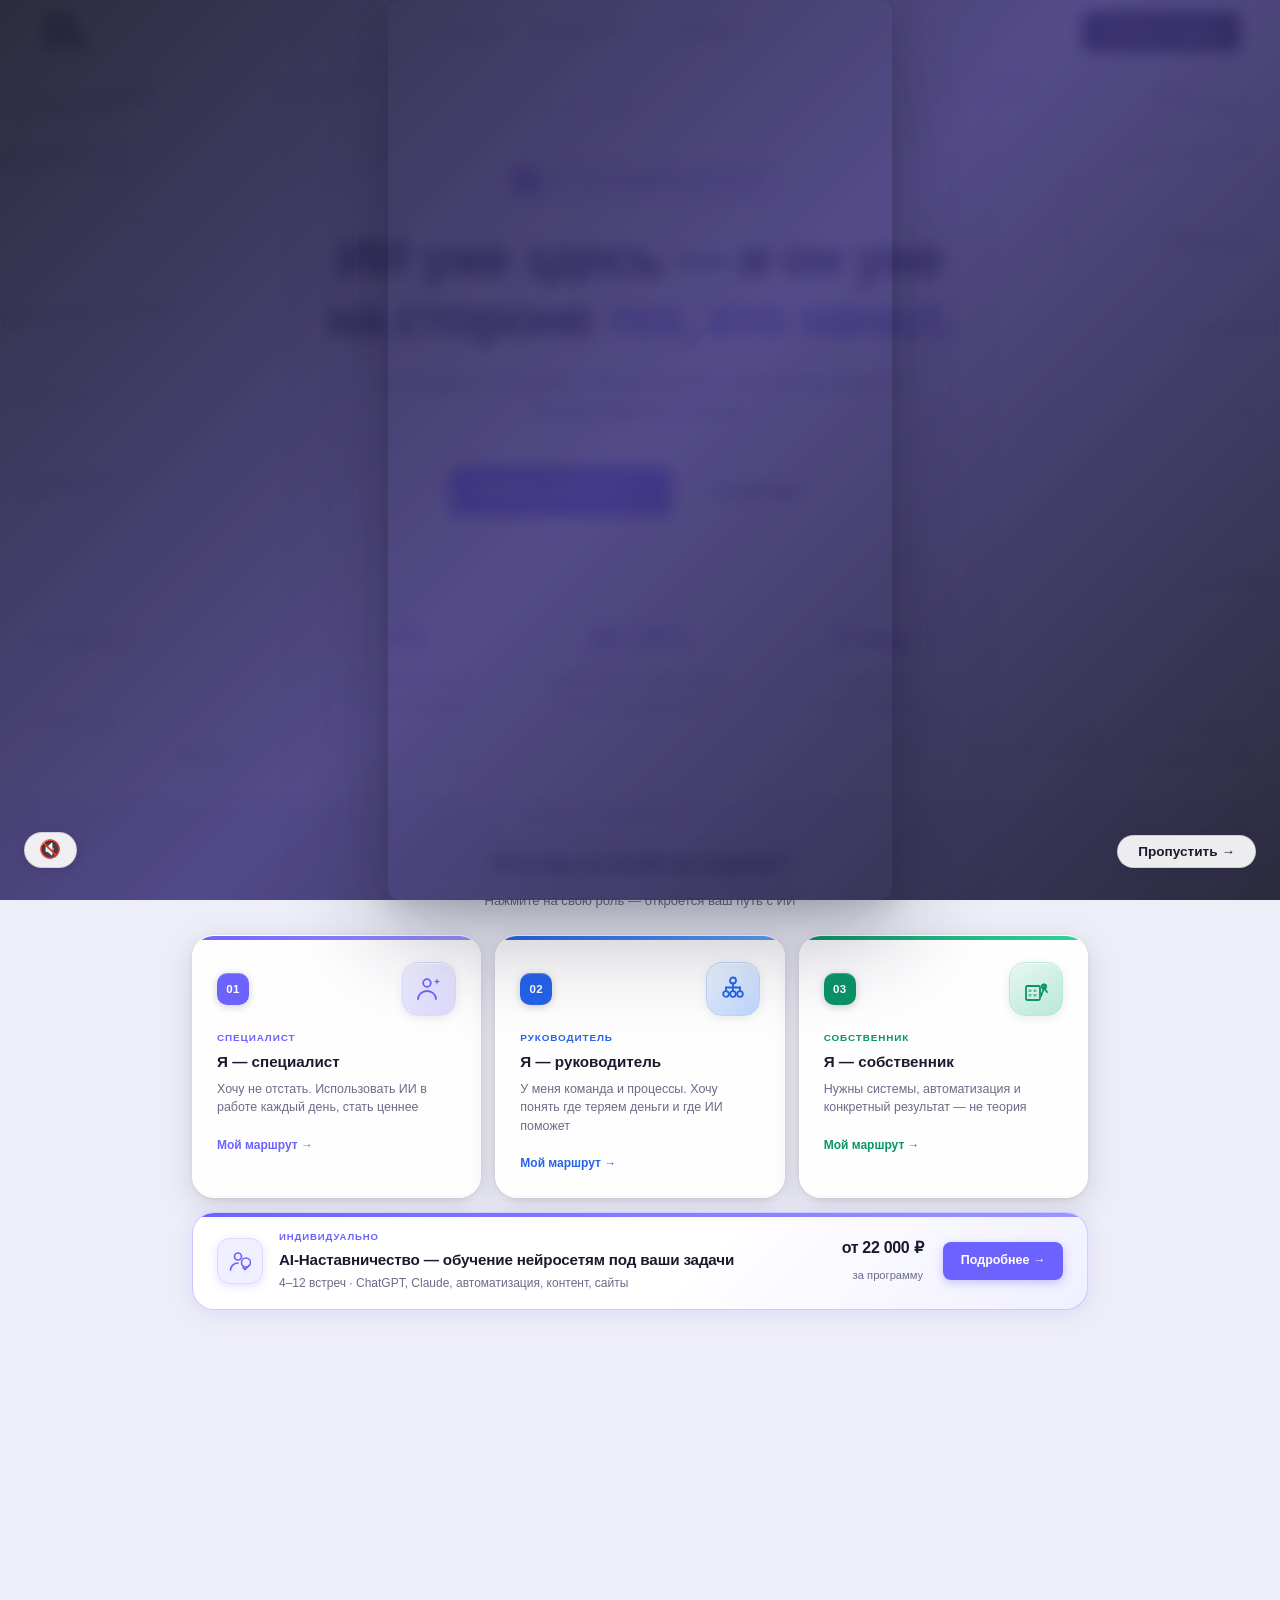
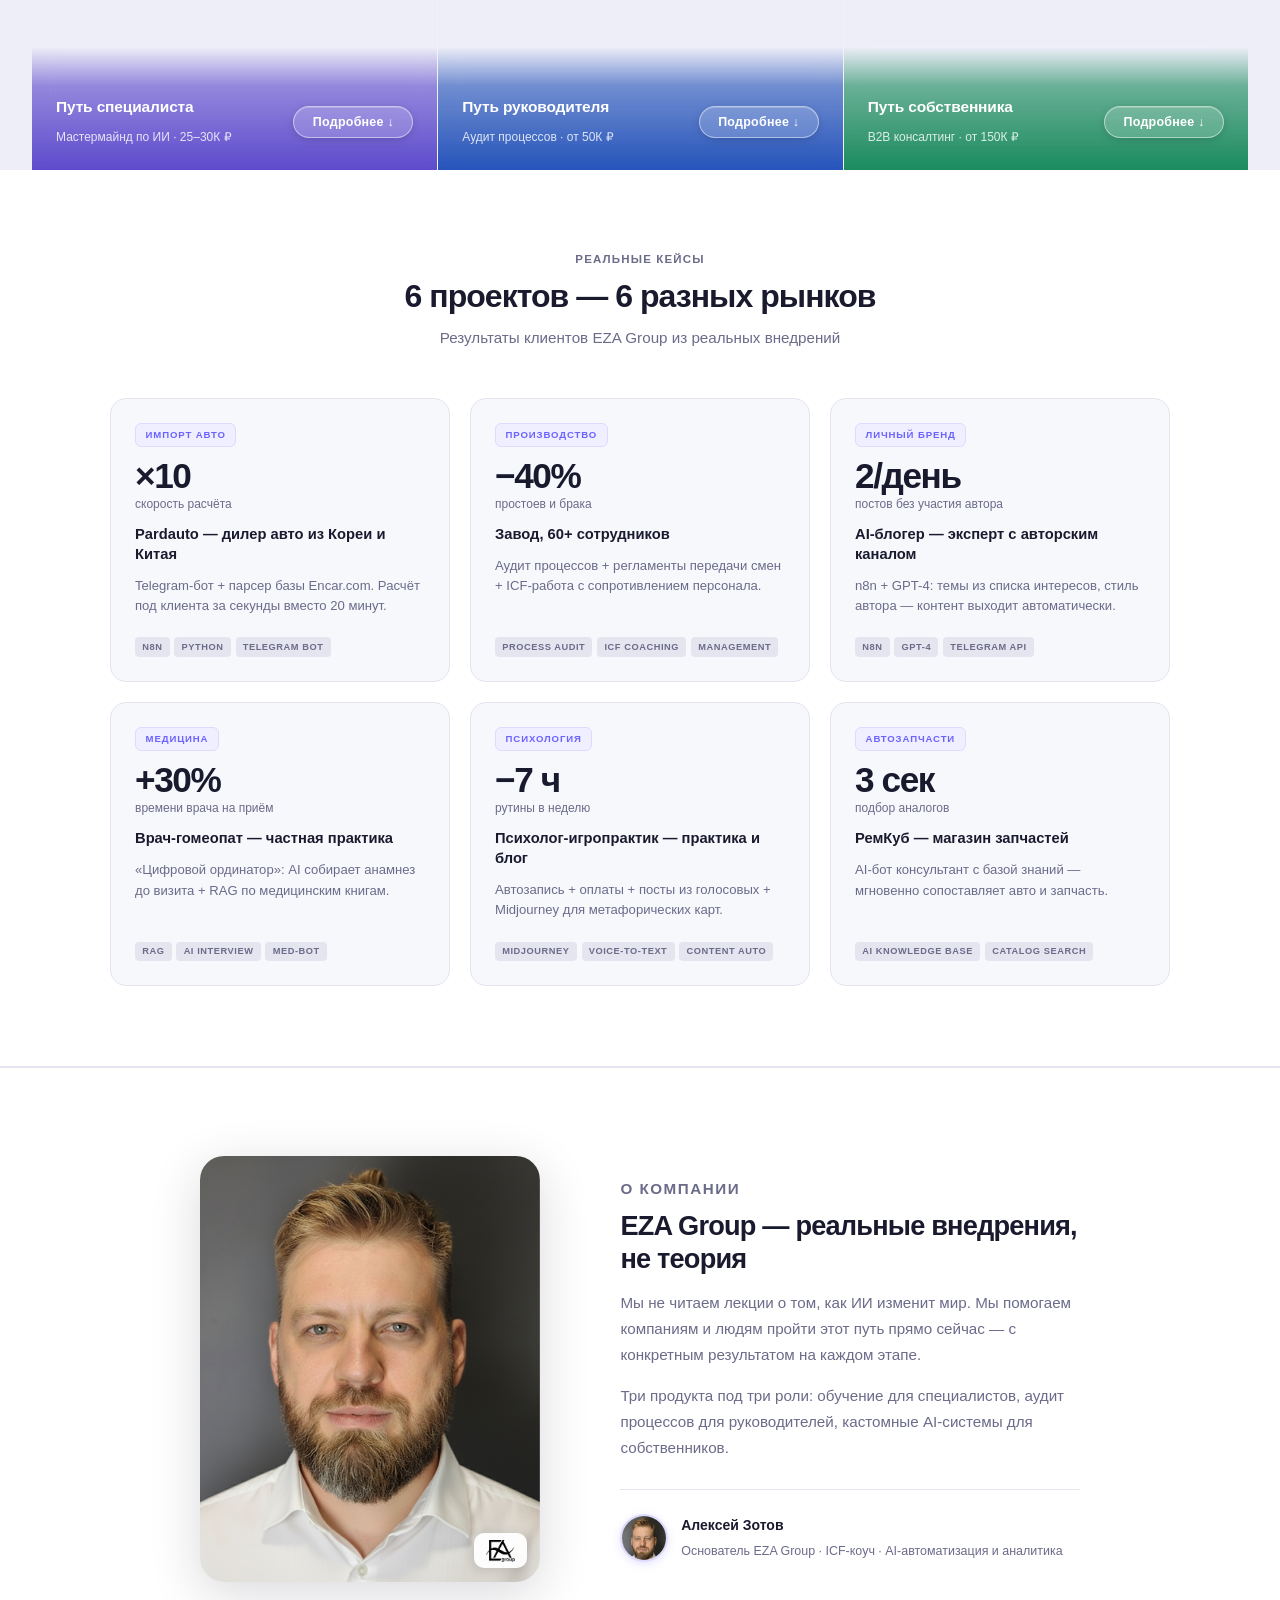
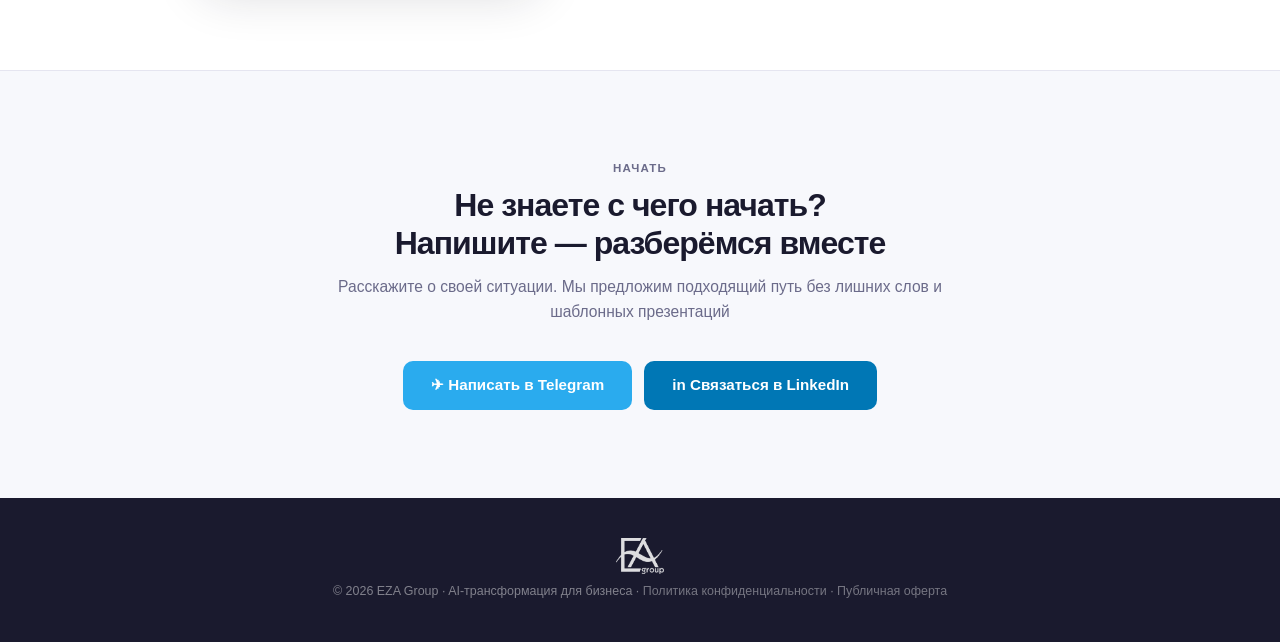
==== commit 1701c57f: "Update index.html" ====
--- a/index.html
+++ b/index.html
@@ -6,28 +6,16 @@
   <title>EZA Group — AI-трансформация бизнеса</title>
   <link rel="icon" type="image/png" href="assets/logo-eza.png">
   <style>
-    /* Самостоятельно захостенные шрифты — без внешних запросов, страница остаётся автономной */
-    @font-face { font-family: 'Golos Text'; font-style: normal; font-weight: 400 700; font-display: swap; src: url('assets/fonts/golos-text-cyrillic.woff2') format('woff2'); unicode-range: U+0301, U+0400-045F, U+0490-0491, U+04B0-04B1, U+2116; }
-    @font-face { font-family: 'Golos Text'; font-style: normal; font-weight: 400 700; font-display: swap; src: url('assets/fonts/golos-text-latin.woff2') format('woff2'); unicode-range: U+0000-00FF, U+2000-206F, U+20AC, U+2122; }
-    @font-face { font-family: 'Unbounded'; font-style: normal; font-weight: 400 900; font-display: swap; src: url('assets/fonts/unbounded-cyrillic.woff2') format('woff2'); unicode-range: U+0301, U+0400-045F, U+0490-0491, U+04B0-04B1, U+2116; }
-    @font-face { font-family: 'Unbounded'; font-style: normal; font-weight: 400 900; font-display: swap; src: url('assets/fonts/unbounded-latin.woff2') format('woff2'); unicode-range: U+0000-00FF, U+2000-206F, U+20AC, U+2122; }
-
     *, *::before, *::after { box-sizing: border-box; margin: 0; padding: 0; }
     :root {
-      --bg: #f7f8fc; --white: #fff; --dark: #1a1a2e; --text: #2c2c40; --muted: #5c5c78; --border: #e5e5f0;
+      --bg: #f7f8fc; --white: #fff; --dark: #1a1a2e; --text: #2c2c40; --muted: #6b6b8a; --border: #e5e5f0;
       --r: 16px; --r-lg: 24px;
-      --font-display: 'Unbounded', 'Segoe UI', sans-serif;
-      --font-body: 'Golos Text', 'Segoe UI', sans-serif;
-      --shadow-sm: 0 1px 2px rgba(26,26,46,.06), 0 1px 1px rgba(26,26,46,.04);
-      --shadow-md: 0 4px 14px rgba(26,26,46,.09), 0 1px 2px rgba(26,26,46,.06);
-      --shadow-lg: 0 14px 36px rgba(26,26,46,.13), 0 2px 6px rgba(26,26,46,.06);
-      --purple: #6c63ff; --purple-lt: #f0efff; --purple-mid: #dddaff; --purple-deep: #4a41d6;
-      --teal:   #0a9468; --teal-lt:   #e8f7f2; --teal-mid:   #b8e8d6; --teal-deep: #067a54;
-      --blue:   #2563eb; --blue-lt:   #eff6ff; --blue-mid:   #bdd5fc; --blue-deep: #1c4cc4;
+      --purple: #6c63ff; --purple-lt: #f0efff; --purple-mid: #dddaff; --purple-glo: rgba(108,99,255,.3);
+      --teal:   #0a9468; --teal-lt:   #e8f7f2; --teal-mid:   #b8e8d6; --teal-glo:   rgba(10,148,104,.3);
+      --blue:   #2563eb; --blue-lt:   #eff6ff; --blue-mid:   #bdd5fc; --blue-glo:   rgba(37,99,235,.3);
     }
     html { scroll-behavior: smooth; }
-    body { font-family: var(--font-body); background: var(--bg); color: var(--text); line-height: 1.6; -webkit-font-smoothing: antialiased; }
-    h1, h2, h3, .cp-title, .cp-name, .zt-left strong, .ov-title, .cta-title, .s-title, .about-title, .ci-title, .founder-info strong { font-family: var(--font-display); }
+    body { font-family: -apple-system, BlinkMacSystemFont, 'Segoe UI', Roboto, sans-serif; background: var(--bg); color: var(--text); line-height: 1.6; -webkit-font-smoothing: antialiased; }
 
     /* ── NAV ── */
     .nav { position: sticky; top: 0; z-index: 200; background: rgba(255,255,255,.93); backdrop-filter: blur(14px); border-bottom: 1px solid var(--border); height: 64px; display: flex; align-items: center; justify-content: space-between; padding: 0 2.5rem; }
@@ -40,85 +28,74 @@
     .nav-btn:hover { opacity: .82; }
 
     /* ── HERO ── */
-    .hero { background: var(--white); padding: 5.5rem 2rem 4.5rem 4rem; border-bottom: 1px solid var(--border); position: relative; overflow: hidden; }
-    .hero-scrim { position: absolute; inset: 0; z-index: 1; pointer-events: none; background: linear-gradient(100deg, var(--white) 0%, var(--white) 38%, rgba(255,255,255,.75) 58%, rgba(255,255,255,0) 78%); }
-
-    /* до/после — в свободной правой зоне hero, где раньше был только фон для летящих тегов */
-    .hero-transform { position: absolute; z-index: 1; right: 2rem; top: 50%; transform: translateY(-50%); display: flex; align-items: center; gap: 1.5rem; }
-    .hero-transform-item { width: 320px; position: relative; }
-    .hero-transform-item img { width: 100%; display: block; border-radius: 20px; box-shadow: 0 24px 64px rgba(26,26,46,.16), 0 6px 20px rgba(26,26,46,.08); }
-    .hero-transform-tag {
-      position: absolute; top: -14px; left: -14px;
-      font-family: var(--font-display); font-size: .78rem; font-weight: 600; letter-spacing: .01em;
-      color: #fff; background: var(--dark);
-      padding: .42rem 1rem; border-radius: 20px;
-      box-shadow: 0 4px 16px rgba(26,26,46,.28);
-    }
-    .hero-transform-tag.is-after { left: auto; right: -14px; background: var(--purple); box-shadow: 0 4px 16px var(--purple-glo); }
-    @media (max-width: 1650px) { .hero-transform-item { width: 270px; } }
-    @media (max-width: 1450px) { .hero-transform { right: 1.25rem; gap: 1rem; } .hero-transform-item { width: 220px; } }
-    @media (max-width: 1100px) { .hero-transform { display: none; } }
-    .hero-inner { position: relative; z-index: 2; max-width: 1180px; margin: 0 auto; }
-
-    /* ── Flying banner planes: playful background texture, ties to the "route" theme ── */
-    .hero-planes { position: absolute; inset: 0; z-index: 0; overflow: hidden; }
-    .plane { position: absolute; left: -280px; top: var(--py, 10%); animation: fly-across linear infinite; animation-duration: var(--pd, 26s); animation-delay: var(--pdelay, 0s); }
-    .plane-inner { display: flex; align-items: center; animation: plane-bob ease-in-out infinite alternate; animation-duration: var(--bd, 3.4s); }
-    .plane-icon { width: 20px; height: 20px; color: #d3d3e6; flex-shrink: 0; }
-    .plane-line { width: 30px; height: 1px; background: #dcdcee; flex-shrink: 0; }
-    .plane-flag {
-      font-family: var(--font-body); font-size: .72rem; font-weight: 600; color: #63637f;
-      background: #fff; border: 1px solid #e5e5f0; border-radius: 3px 10px 10px 3px;
-      padding: .3rem .65rem; white-space: nowrap; box-shadow: var(--shadow-sm);
-    }
-    @keyframes fly-across { from { transform: translateX(0); } to { transform: translateX(calc(100vw + 320px)); } }
-    @keyframes plane-bob { from { transform: translateY(-7px); } to { transform: translateY(7px); } }
-    @media (prefers-reduced-motion: reduce) { .plane, .plane-inner { animation: none; } }
-    @media (max-width: 900px) { .hero-planes, .hero-scrim { display: none; } }
-
-    .route-tag {
-      display: inline-flex; align-items: center; gap: .5rem;
-      font-family: var(--font-display); font-size: .78rem; font-weight: 500; letter-spacing: .01em;
-      color: var(--white); background: var(--dark);
-      padding: .4rem .8rem .4rem .55rem;
-      border-radius: 4px;
-      margin-bottom: 1.6rem;
-    }
-    .route-tag .pin { width: 7px; height: 7px; border-radius: 50%; background: var(--purple); flex-shrink: 0; }
-
-    .hero h1 { font-family: var(--font-display); font-size: clamp(2.1rem, 4vw, 3.15rem); font-weight: 700; color: var(--dark); line-height: 1.1; letter-spacing: -0.02em; max-width: 620px; margin: 0 0 1.35rem; }
+    .hero { background-color: var(--white); background-image: radial-gradient(var(--border) 1px, transparent 1px); background-size: 28px 28px; padding: 6rem 2rem 5rem; text-align: center; border-bottom: 1px solid var(--border); position: relative; overflow: hidden; }
+    /* vignette: edges show noise, centre is clean */
+    /* виньет: центр белый (чистый заголовок), края прозрачные (виден шум) */
+    .hero::after { content: ''; position: absolute; inset: 0; background: radial-gradient(ellipse 48% 48% at 50% 50%, rgba(255,255,255,.95) 20%, rgba(255,255,255,.7) 42%, rgba(255,255,255,.2) 65%, transparent 82%); pointer-events: none; z-index: 2; }
+    /* content sits above vignette */
+    .hero > *:not(.hero-noise) { position: relative; z-index: 3; }
+
+    /* AI-noise elements — behind vignette so they show at edges, fade toward centre */
+    .hero-noise { position: absolute; inset: 0; overflow: hidden; pointer-events: none; z-index: 1; }
+    .hn { position: absolute; color: #1a1a2e; pointer-events: none; white-space: nowrap; font-weight: 700; line-height: 1; font-family: -apple-system, BlinkMacSystemFont, 'Segoe UI', Roboto, sans-serif; }
+    .hn.mono { font-family: 'SF Mono', 'Fira Code', 'Courier New', monospace; font-weight: 500; }
+    .badge {
+      display: inline-flex; align-items: center; gap: .55rem;
+      background: linear-gradient(135deg, rgba(108,99,255,.09) 0%, rgba(140,130,255,.16) 100%);
+      padding: .45rem 1.1rem .45rem .7rem;
+      border-radius: 28px;
+      border: 1px solid rgba(108,99,255,.24);
+      box-shadow: 0 2px 16px rgba(108,99,255,.15), inset 0 1px 0 rgba(255,255,255,.75);
+      margin-bottom: 1.75rem;
+    }
+    .badge-ico {
+      width: 24px; height: 24px; border-radius: 8px; flex-shrink: 0;
+      background: linear-gradient(135deg, #7c74ff, #6c63ff);
+      display: flex; align-items: center; justify-content: center;
+      box-shadow: 0 2px 6px rgba(108,99,255,.35);
+    }
+    .badge-text {
+      font-size: .73rem; font-weight: 800; letter-spacing: .07em; text-transform: uppercase;
+      background: linear-gradient(135deg, #5a52e8 0%, #8c85ff 100%);
+      -webkit-background-clip: text; -webkit-text-fill-color: transparent;
+      background-clip: text;
+    }
+    .hero h1 { font-size: clamp(2.25rem, 5vw, 3.3rem); font-weight: 800; color: var(--dark); line-height: 1.13; letter-spacing: -0.04em; max-width: 740px; margin: 0 auto 1.25rem; }
     .hero h1 .hl { color: var(--purple); }
-    .hero-desc { font-size: 1.1rem; color: var(--muted); max-width: 480px; margin: 0 0 2.5rem; line-height: 1.65; }
-    .hero-actions { display: flex; gap: .75rem; flex-wrap: wrap; margin-bottom: 3rem; }
-    .btn-primary { background: var(--dark); color: #fff; font-size: .95rem; font-weight: 600; padding: .75rem 1.75rem; border-radius: 8px; text-decoration: none; transition: transform .18s, background .18s; }
-    .btn-primary:hover { background: var(--purple-deep); transform: translateY(-1px); }
-    .btn-ghost { background: transparent; color: var(--dark); font-size: .95rem; font-weight: 600; padding: .75rem 1.75rem; border-radius: 8px; text-decoration: none; border: 1.5px solid var(--border); transition: border-color .18s, transform .18s; }
+    .hero-desc { font-size: 1.1rem; color: var(--muted); max-width: 540px; margin: 0 auto 2.5rem; line-height: 1.65; }
+    .hero-actions { display: flex; justify-content: center; gap: .75rem; flex-wrap: wrap; margin-bottom: 3.75rem; }
+    .btn-primary { background: var(--purple); color: #fff; font-size: .95rem; font-weight: 600; padding: .75rem 1.75rem; border-radius: 10px; text-decoration: none; transition: all .2s; }
+    .btn-primary:hover { background: #5b52e0; transform: translateY(-1px); box-shadow: 0 4px 18px var(--purple-glo); }
+    .btn-ghost { background: transparent; color: var(--dark); font-size: .95rem; font-weight: 600; padding: .75rem 1.75rem; border-radius: 10px; text-decoration: none; border: 1.5px solid var(--border); transition: all .2s; }
     .btn-ghost:hover { border-color: var(--dark); transform: translateY(-1px); }
-    .hero-stats { display: flex; gap: 0; flex-wrap: wrap; }
+    .hero-divider { border: none; border-top: 1px solid var(--border); max-width: 580px; margin: 0 auto 2.25rem; }
+    .hero-stats { display: flex; justify-content: center; gap: 0; flex-wrap: wrap; }
     .hero-stat {
-      text-align: left;
-      padding: 1.15rem 1.6rem .85rem 1rem;
-      border-top: 2px solid var(--rc, var(--purple));
+      text-align: center;
+      padding: 0 2.5rem;
       position: relative;
     }
-    .hero-stat:nth-child(1) { --rc: var(--purple); }
-    .hero-stat:nth-child(2) { --rc: var(--blue); }
-    .hero-stat:nth-child(3) { --rc: var(--teal); }
+    .hero-stat + .hero-stat::before {
+      content: '';
+      position: absolute; left: 0; top: 15%; bottom: 15%;
+      width: 1px; background: var(--border);
+    }
     .hero-stat strong {
       display: block;
-      font-family: var(--font-display);
-      font-size: 1.7rem; font-weight: 700; letter-spacing: -0.02em;
-      color: var(--dark);
-      margin-bottom: .3rem;
-    }
-    .hero-stat span { font-size: .8rem; color: var(--muted); line-height: 1.4; }
+      font-size: 1.9rem; font-weight: 800; letter-spacing: -0.04em;
+      background: linear-gradient(135deg, var(--purple), #9c95ff);
+      -webkit-background-clip: text; -webkit-text-fill-color: transparent;
+      background-clip: text;
+      margin-bottom: .25rem;
+    }
+    .hero-stat span { font-size: .78rem; color: var(--muted); line-height: 1.4; }
 
     /* ══════════════════════════════════════
        PANORAMA SECTION
        ══════════════════════════════════════ */
     .panorama {
       position: relative;
-      background-image: url('assets/bg-panorama.jpg');
+      background-image: url('assets/bg-panorama.png');
       background-size: 100% auto;   /* stretch full width, height scales */
       background-position: center top;
       background-color: #eeeef8;
@@ -139,59 +116,92 @@
     }
 
     .cp-header { margin-bottom: 1.5rem; }
+    .cp-label {
+      display: inline-flex; align-items: center; gap: .45rem;
+      font-size: .72rem; font-weight: 700; letter-spacing: .1em; text-transform: uppercase;
+      color: var(--purple); background: rgba(255,255,255,.92);
+      padding: .32rem .9rem; border-radius: 20px; margin-bottom: .75rem;
+      box-shadow: 0 2px 12px rgba(26,26,46,.1);
+      backdrop-filter: blur(8px);
+    }
     .cp-title {
-      font-family: var(--font-display);
-      font-size: 1.7rem; font-weight: 600; color: var(--dark);
-      letter-spacing: -0.01em; margin: 0;
-      text-shadow: 0 1px 12px rgba(255,255,255,.9);
+      font-size: 1.65rem; font-weight: 800; color: var(--dark);
+      letter-spacing: -0.03em; margin: 0;
+      text-shadow: 0 2px 16px rgba(255,255,255,.95), 0 0 30px rgba(255,255,255,.8);
     }
     .cp-hint {
-      font-size: .85rem; color: var(--muted); margin-top: .4rem;
+      font-size: .82rem; color: var(--muted); margin-top: .4rem;
       text-shadow: 0 1px 8px rgba(255,255,255,.9);
     }
 
     .cp-cards { display: grid; grid-template-columns: repeat(3, 1fr); gap: .875rem; }
 
     .cp-card {
-      border: 1px solid var(--border);
-      border-radius: 14px;
+      border: 1.5px solid rgba(255,255,255,.88);
+      border-radius: 22px;
       padding: 0;
       cursor: pointer;
-      transition: transform .28s cubic-bezier(.16,1,.3,1), box-shadow .28s, border-color .2s, background .2s;
+      transition: all .32s cubic-bezier(.34,1.1,.64,1);
       text-align: left;
       position: relative;
-      background: rgba(255,255,255,.96);
-      backdrop-filter: blur(6px);
-      -webkit-backdrop-filter: blur(6px);
-      box-shadow: var(--shadow-sm);
+      background: rgba(255,255,255,.94);
+      backdrop-filter: blur(20px);
+      -webkit-backdrop-filter: blur(20px);
+      box-shadow:
+        inset 0 1px 0 rgba(255,255,255,.98),
+        inset 0 -1px 0 rgba(26,26,46,.04),
+        0 8px 32px rgba(26,26,46,.13),
+        0 2px 8px rgba(26,26,46,.07),
+        0 1px 2px rgba(26,26,46,.05);
       overflow: hidden;
     }
 
-    /* coloured top edge — solid, functions as route-colour key */
+    /* coloured top stripe */
     .cp-card::before {
-      content: ''; position: absolute; top: 0; left: 0; right: 0; height: 3px;
-    }
-    .cp-card[data-path="specialist"]::before { background: var(--purple); }
-    .cp-card[data-path="manager"]::before    { background: var(--blue); }
-    .cp-card[data-path="owner"]::before      { background: var(--teal); }
+      content: ''; position: absolute; top: 0; left: 0; right: 0; height: 4px;
+      border-radius: 22px 22px 0 0; transition: height .22s;
+    }
+    .cp-card[data-path="specialist"]::before { background: linear-gradient(90deg, var(--purple), #9b95ff); }
+    .cp-card[data-path="manager"]::before    { background: linear-gradient(90deg, var(--blue), #60a5fa); }
+    .cp-card[data-path="owner"]::before      { background: linear-gradient(90deg, var(--teal), #34d399); }
+
+    .cp-card:hover::before, .cp-card.is-active::before { height: 5px; }
+
+    /* corner glow orb on hover */
+    .cp-card::after {
+      content: ''; position: absolute; bottom: -40px; right: -30px;
+      width: 130px; height: 130px; border-radius: 50%;
+      opacity: 0; transition: opacity .35s; pointer-events: none;
+    }
+    .cp-card[data-path="specialist"]::after { background: radial-gradient(circle, var(--purple-glo), transparent 70%); }
+    .cp-card[data-path="manager"]::after    { background: radial-gradient(circle, var(--blue-glo),   transparent 70%); }
+    .cp-card[data-path="owner"]::after      { background: radial-gradient(circle, var(--teal-glo),   transparent 70%); }
+    .cp-card:hover::after, .cp-card.is-active::after { opacity: 1; }
 
     .cp-card-inner { padding: 1.6rem 1.5rem 1.4rem; }
 
     .cp-card:hover {
-      transform: translateY(-4px);
-      box-shadow: var(--shadow-lg);
+      transform: translateY(-6px) scale(1.015);
+      box-shadow:
+        inset 0 1px 0 rgba(255,255,255,.98),
+        0 20px 56px rgba(26,26,46,.16),
+        0 6px 16px rgba(26,26,46,.09),
+        0 1px 4px rgba(26,26,46,.06);
     }
     .cp-card[data-path="specialist"]:hover, .cp-card[data-path="specialist"].is-active {
-      border-color: var(--purple-mid);
-      background: var(--purple-lt);
+      border-color: rgba(108,99,255,.35);
+      background: linear-gradient(155deg, #fff 40%, var(--purple-lt) 100%);
+      box-shadow: inset 0 1px 0 rgba(255,255,255,.98), 0 20px 56px var(--purple-glo), 0 4px 12px rgba(26,26,46,.08);
     }
     .cp-card[data-path="manager"]:hover, .cp-card[data-path="manager"].is-active {
-      border-color: var(--blue-mid);
-      background: var(--blue-lt);
+      border-color: rgba(37,99,235,.3);
+      background: linear-gradient(155deg, #fff 40%, var(--blue-lt) 100%);
+      box-shadow: inset 0 1px 0 rgba(255,255,255,.98), 0 20px 56px var(--blue-glo), 0 4px 12px rgba(26,26,46,.08);
     }
     .cp-card[data-path="owner"]:hover, .cp-card[data-path="owner"].is-active {
-      border-color: var(--teal-mid);
-      background: var(--teal-lt);
+      border-color: rgba(10,148,104,.3);
+      background: linear-gradient(155deg, #fff 40%, var(--teal-lt) 100%);
+      box-shadow: inset 0 1px 0 rgba(255,255,255,.98), 0 20px 56px var(--teal-glo), 0 4px 12px rgba(26,26,46,.08);
     }
 
     /* ✓ badge */
@@ -202,9 +212,9 @@
       font-size: .7rem; font-weight: 800; color: #fff;
       opacity: 0; transform: scale(.5); transition: all .2s;
     }
-    .cp-card[data-path="specialist"] .check { background: var(--purple-deep); }
-    .cp-card[data-path="manager"]    .check { background: var(--blue-deep); }
-    .cp-card[data-path="owner"]      .check { background: var(--teal-deep); }
+    .cp-card[data-path="specialist"] .check { background: var(--purple); }
+    .cp-card[data-path="manager"]    .check { background: var(--blue); }
+    .cp-card[data-path="owner"]      .check { background: var(--teal); }
     .cp-card.is-active .check { opacity: 1; transform: scale(1); }
 
     /* route number + icon row */
@@ -217,29 +227,30 @@
       flex-shrink: 0;
       box-shadow: 0 2px 8px rgba(0,0,0,.18), inset 0 1px 0 rgba(255,255,255,.25);
     }
-    .cp-card[data-path="specialist"] .cp-num { background: var(--purple-deep); }
-    .cp-card[data-path="manager"]    .cp-num { background: var(--blue-deep); }
-    .cp-card[data-path="owner"]      .cp-num { background: var(--teal-deep); }
+    .cp-card[data-path="specialist"] .cp-num { background: var(--purple); }
+    .cp-card[data-path="manager"]    .cp-num { background: var(--blue); }
+    .cp-card[data-path="owner"]      .cp-num { background: var(--teal); }
 
     .cp-icon-wrap {
-      width: 54px; height: 54px; border-radius: 14px;
+      width: 54px; height: 54px; border-radius: 16px;
       display: flex; align-items: center; justify-content: center; font-size: 1.9rem;
-      border: 1.5px solid transparent; transition: border-color .2s, background .2s;
-    }
-    .cp-card[data-path="specialist"] .cp-icon-wrap { background: var(--purple-lt); color: var(--purple); border-color: var(--purple-mid); }
-    .cp-card[data-path="manager"]    .cp-icon-wrap { background: var(--blue-lt);   color: var(--blue);   border-color: var(--blue-mid); }
-    .cp-card[data-path="owner"]      .cp-icon-wrap { background: var(--teal-lt);   color: var(--teal);   border-color: var(--teal-mid); }
+      border: 1.5px solid transparent; transition: all .25s;
+      box-shadow: 0 2px 10px rgba(0,0,0,.08), inset 0 1px 0 rgba(255,255,255,.7);
+    }
+    .cp-card[data-path="specialist"] .cp-icon-wrap { background: linear-gradient(145deg, var(--purple-lt), var(--purple-mid)); color: var(--purple); border-color: var(--purple-mid); }
+    .cp-card[data-path="manager"]    .cp-icon-wrap { background: linear-gradient(145deg, var(--blue-lt),   var(--blue-mid));   color: var(--blue);   border-color: var(--blue-mid); }
+    .cp-card[data-path="owner"]      .cp-icon-wrap { background: linear-gradient(145deg, var(--teal-lt),   var(--teal-mid));   color: var(--teal);   border-color: var(--teal-mid); }
     .cp-card[data-path="specialist"]:hover .cp-icon-wrap,
-    .cp-card[data-path="specialist"].is-active .cp-icon-wrap { border-color: var(--purple); }
+    .cp-card[data-path="specialist"].is-active .cp-icon-wrap { box-shadow: 0 4px 16px var(--purple-glo), inset 0 1px 0 rgba(255,255,255,.7); }
     .cp-card[data-path="manager"]:hover .cp-icon-wrap,
-    .cp-card[data-path="manager"].is-active .cp-icon-wrap { border-color: var(--blue); }
+    .cp-card[data-path="manager"].is-active .cp-icon-wrap { box-shadow: 0 4px 16px var(--blue-glo), inset 0 1px 0 rgba(255,255,255,.7); }
     .cp-card[data-path="owner"]:hover .cp-icon-wrap,
-    .cp-card[data-path="owner"].is-active .cp-icon-wrap { border-color: var(--teal); }
-
-    .cp-role { font-size: .7rem; font-weight: 700; letter-spacing: .06em; text-transform: uppercase; margin-bottom: .25rem; }
-    .cp-card[data-path="specialist"] .cp-role { color: var(--purple-deep); }
-    .cp-card[data-path="manager"]    .cp-role { color: var(--blue-deep); }
-    .cp-card[data-path="owner"]      .cp-role { color: var(--teal-deep); }
+    .cp-card[data-path="owner"].is-active .cp-icon-wrap { box-shadow: 0 4px 16px var(--teal-glo), inset 0 1px 0 rgba(255,255,255,.7); }
+
+    .cp-role { font-size: .62rem; font-weight: 800; letter-spacing: .09em; text-transform: uppercase; margin-bottom: .22rem; }
+    .cp-card[data-path="specialist"] .cp-role { color: var(--purple); }
+    .cp-card[data-path="manager"]    .cp-role { color: var(--blue); }
+    .cp-card[data-path="owner"]      .cp-role { color: var(--teal); }
     .cp-name { font-size: .95rem; font-weight: 700; color: var(--dark); margin-bottom: .35rem; }
     .cp-desc { font-size: .78rem; color: var(--muted); line-height: 1.48; margin-bottom: .9rem; }
 
@@ -247,39 +258,47 @@
       display: inline-flex; align-items: center; gap: .3rem;
       font-size: .75rem; font-weight: 700;
     }
-    .cp-card[data-path="specialist"] .cp-action { color: var(--purple-deep); }
-    .cp-card[data-path="manager"]    .cp-action { color: var(--blue-deep); }
-    .cp-card[data-path="owner"]      .cp-action { color: var(--teal-deep); }
+    .cp-card[data-path="specialist"] .cp-action { color: var(--purple); }
+    .cp-card[data-path="manager"]    .cp-action { color: var(--blue); }
+    .cp-card[data-path="owner"]      .cp-action { color: var(--teal); }
 
     /* ── AI-Mentoring banner card (4th card, full-width on desktop) ── */
     .cp-card-mentoring {
       grid-column: 1 / -1;
-      border: 1px solid var(--purple-mid) !important;
-      background: var(--purple-lt) !important;
-    }
-    .cp-card-mentoring::before { background: var(--purple) !important; }
+      border: 1.5px solid rgba(108,99,255,.32) !important;
+      background: linear-gradient(135deg, rgba(255,255,255,.97) 55%, var(--purple-lt) 100%) !important;
+      box-shadow: inset 0 1px 0 rgba(255,255,255,.98), 0 4px 20px rgba(108,99,255,.14) !important;
+    }
+    .cp-card-mentoring::before { background: linear-gradient(90deg, var(--purple), #9b95ff) !important; }
+    .cp-card-mentoring::after { display: none; }
+    .cp-card-mentoring:hover {
+      transform: translateY(-4px) !important;
+      box-shadow: inset 0 1px 0 rgba(255,255,255,.98), 0 14px 40px rgba(108,99,255,.22) !important;
+    }
     .cp-mentoring-inner {
       display: flex; align-items: center; justify-content: space-between;
       padding: 1rem 1.5rem; gap: 1.5rem; width: 100%;
     }
     .cp-mentoring-left { display: flex; align-items: center; gap: 1rem; }
     .cp-mentoring-icon {
-      width: 46px; height: 46px; border-radius: 12px; flex-shrink: 0;
-      background: #fff; border: 1.5px solid var(--purple-mid);
+      width: 46px; height: 46px; border-radius: 13px; flex-shrink: 0;
+      background: var(--purple-lt); border: 1.5px solid var(--purple-mid);
       display: flex; align-items: center; justify-content: center;
+      box-shadow: 0 2px 10px rgba(108,99,255,.2);
     }
     .cp-mentoring-icon svg { width: 22px; height: 22px; color: var(--purple); }
-    .cp-mentoring-tag { font-size: .74rem; font-weight: 700; letter-spacing: .03em; text-transform: uppercase; color: var(--purple-deep); margin-bottom: .2rem; }
-    .cp-mentoring-title { font-family: var(--font-display); font-size: .95rem; font-weight: 600; color: var(--dark); letter-spacing: -.01em; }
-    .cp-mentoring-sub { font-size: .78rem; color: var(--muted); margin-top: .1rem; }
+    .cp-mentoring-tag { font-size: .6rem; font-weight: 800; letter-spacing: .09em; text-transform: uppercase; color: var(--purple); margin-bottom: .18rem; }
+    .cp-mentoring-title { font-size: .95rem; font-weight: 800; color: var(--dark); letter-spacing: -.01em; }
+    .cp-mentoring-sub { font-size: .75rem; color: var(--muted); margin-top: .1rem; }
     .cp-mentoring-right { display: flex; align-items: center; gap: 1.25rem; flex-shrink: 0; }
     .cp-mentoring-price { text-align: right; }
-    .cp-mentoring-price strong { display: block; font-family: var(--font-display); font-size: 1rem; font-weight: 600; color: var(--dark); letter-spacing: -.01em; }
-    .cp-mentoring-price span { font-size: .74rem; color: var(--muted); }
+    .cp-mentoring-price strong { display: block; font-size: 1rem; font-weight: 800; color: var(--dark); letter-spacing: -.02em; }
+    .cp-mentoring-price span { font-size: .7rem; color: var(--muted); }
     .cp-mentoring-btn {
       background: var(--purple); color: #fff;
-      font-size: .8rem; font-weight: 700; padding: .55rem 1.1rem;
-      border-radius: 7px; white-space: nowrap;
+      font-size: .78rem; font-weight: 700; padding: .55rem 1.1rem;
+      border-radius: 8px; white-space: nowrap;
+      box-shadow: 0 3px 10px rgba(108,99,255,.35);
     }
     @media (max-width: 900px) {
       .cp-card-mentoring { grid-column: auto; }
@@ -325,6 +344,9 @@
       backdrop-filter: grayscale(.85) brightness(1.1);
       -webkit-backdrop-filter: grayscale(.85) brightness(1.1);
     }
+
+    /* hide individual zone backgrounds — panorama is used instead */
+    .zone-bg { display: none; }
 
     /* teaser bar at bottom of each zone */
     .zone-teaser {
@@ -368,86 +390,80 @@
     .zones { position: relative; overflow: hidden; }
 
     .zone-ov {
-      position: absolute; inset: 0; z-index: 5;
+      position: absolute; bottom: 0; left: 0; right: 0; z-index: 5;
+      border-radius: 18px 18px 0 0;
       transform: translateY(101%);
-      transition: transform .5s cubic-bezier(.16,1,.3,1);
-      pointer-events: none;
-      padding: 1.6rem 1.6rem 5.2rem;
-      overflow: hidden;
-      display: flex; flex-direction: column; justify-content: flex-end;
-      color: #fff;
-    }
-    .zone.is-active .zone-ov { transform: translateY(0); pointer-events: auto; }
-
-    .zone[data-path="specialist"] .zone-ov { background: var(--purple-deep); }
-    .zone[data-path="manager"]    .zone-ov { background: var(--blue-deep); }
-    .zone[data-path="owner"]      .zone-ov { background: var(--teal-deep); }
-
-    /* oversized outline wordmark — texture, not for reading */
-    .ov-bigword {
-      position: absolute; top: -.35em; left: 50%; transform: translateX(-50%);
-      font-family: var(--font-display); font-weight: 700; font-size: 6.2rem; line-height: 1;
-      white-space: nowrap; letter-spacing: -0.01em;
-      color: transparent; -webkit-text-stroke: 1.5px rgba(255,255,255,.16);
-      pointer-events: none; z-index: 0; user-select: none;
-    }
-    .zone-ov > * { position: relative; z-index: 1; }
+      transition: transform .48s cubic-bezier(.15,0,.1,1), opacity .28s;
+      opacity: 0; pointer-events: none;
+      padding: 1.4rem 1.4rem 1.6rem;
+      backdrop-filter: blur(22px); -webkit-backdrop-filter: blur(22px);
+    }
+    .zone.is-active .zone-ov { transform: translateY(0); opacity: 1; pointer-events: auto; }
+
+    .zone[data-path="specialist"] .zone-ov {
+      background: linear-gradient(160deg, rgba(240,239,255,.97), rgba(255,255,255,.94));
+      border-top: 3px solid var(--purple);
+      box-shadow: 0 -8px 50px rgba(108,99,255,.38);
+    }
+    .zone[data-path="manager"] .zone-ov {
+      background: linear-gradient(160deg, rgba(239,246,255,.97), rgba(255,255,255,.94));
+      border-top: 3px solid var(--blue);
+      box-shadow: 0 -8px 50px rgba(37,99,235,.38);
+    }
+    .zone[data-path="owner"] .zone-ov {
+      background: linear-gradient(160deg, rgba(232,247,242,.97), rgba(255,255,255,.94));
+      border-top: 3px solid var(--teal);
+      box-shadow: 0 -8px 50px rgba(10,148,104,.38);
+    }
 
     .ov-close {
-      position: absolute; top: .8rem; right: .9rem; z-index: 2;
+      position: absolute; top: .8rem; right: .9rem;
       width: 28px; height: 28px; border-radius: 50%;
-      background: rgba(255,255,255,.14); border: 1px solid rgba(255,255,255,.28);
-      cursor: pointer; font-size: .8rem; color: #fff; font-weight: 700;
+      background: rgba(26,26,46,.08); border: 1px solid rgba(26,26,46,.1);
+      cursor: pointer; font-size: .8rem; color: var(--muted); font-weight: 700;
       display: flex; align-items: center; justify-content: center;
-      transition: background .18s; line-height: 1;
-    }
-    .ov-close:hover { background: rgba(255,255,255,.26); }
+      transition: all .18s; line-height: 1;
+    }
+    .ov-close:hover { background: rgba(26,26,46,.16); color: var(--dark); }
 
     /* vertical stack layout */
-    .ov-tag { font-size: .74rem; font-weight: 700; letter-spacing: .03em; text-transform: uppercase; padding: .22rem .65rem; border-radius: 6px; display: inline-block; margin-bottom: .7rem; background: rgba(255,255,255,.16); color: #fff; }
-
-    .ov-title { font-family: var(--font-display); font-size: 1.15rem; font-weight: 600; color: #fff; letter-spacing: -0.01em; line-height: 1.28; margin-bottom: .45rem; }
-    .ov-lead  { font-size: .82rem; color: rgba(255,255,255,.8); line-height: 1.55; margin-bottom: .9rem; }
-
-    .ov-product { border-radius: 10px; padding: 1rem 1.1rem; margin-bottom: .6rem; background: rgba(255,255,255,.1); border: 1px solid rgba(255,255,255,.2); }
-
-    .ov-product-name { font-size: .88rem; font-weight: 700; color: #fff; margin-bottom: .5rem; display: flex; align-items: center; gap: .5rem; }
+    .ov-tag { font-size: .62rem; font-weight: 800; letter-spacing: .09em; text-transform: uppercase; padding: .22rem .65rem; border-radius: 8px; display: inline-block; margin-bottom: .6rem; }
+    .zone[data-path="specialist"] .ov-tag { background: var(--purple-lt); color: var(--purple); }
+    .zone[data-path="manager"]    .ov-tag { background: var(--blue-lt);   color: var(--blue); }
+    .zone[data-path="owner"]      .ov-tag { background: var(--teal-lt);   color: var(--teal); }
+
+    .ov-title { font-size: 1.05rem; font-weight: 800; color: var(--dark); letter-spacing: -0.02em; line-height: 1.25; margin-bottom: .4rem; }
+    .ov-lead  { font-size: .78rem; color: var(--muted); line-height: 1.55; margin-bottom: .85rem; }
+
+    .ov-product { border-radius: 12px; padding: 1rem 1.1rem; margin-bottom: .6rem; }
+    .zone[data-path="specialist"] .ov-product { background: var(--purple-lt); border: 1.5px solid var(--purple-mid); }
+    .zone[data-path="manager"]    .ov-product { background: var(--blue-lt);   border: 1.5px solid var(--blue-mid); }
+    .zone[data-path="owner"]      .ov-product { background: var(--teal-lt);   border: 1.5px solid var(--teal-mid); }
+
+    .ov-product-name { font-size: .88rem; font-weight: 700; color: var(--dark); margin-bottom: .5rem; display: flex; align-items: center; gap: .5rem; }
     .ov-product-name svg { flex-shrink: 0; }
     .ov-features { list-style: none; display: flex; flex-direction: column; gap: .3rem; margin-bottom: .75rem; }
-    .ov-features li { font-size: .8rem; color: rgba(255,255,255,.92); display: flex; align-items: flex-start; gap: .35rem; line-height: 1.4; }
-    .ov-features li::before { content: '✓'; font-weight: 800; flex-shrink: 0; color: #fff; }
-
-    .ov-footer { display: flex; align-items: center; justify-content: space-between; gap: .5rem; padding-top: .75rem; border-top: 1px solid rgba(255,255,255,.2); flex-wrap: wrap; }
-    .ov-price { font-family: var(--font-display); font-size: 1.05rem; font-weight: 600; color: #fff; letter-spacing: -0.01em; }
-    .ov-price .note { display: block; font-size: .75rem; font-weight: 400; color: rgba(255,255,255,.72); margin-top: .06rem; }
-
-    .btn-ov { display: inline-flex; align-items: center; gap: .25rem; font-size: .8rem; font-weight: 700; padding: .5rem 1rem; border-radius: 7px; text-decoration: none; transition: transform .18s, background .18s; white-space: nowrap; background: #fff; }
-    .btn-ov:hover { transform: translateY(-1px); }
-    .zone[data-path="specialist"] .btn-ov { color: var(--purple-deep); }
-    .zone[data-path="manager"]    .btn-ov { color: var(--blue-deep); }
-    .zone[data-path="owner"]      .btn-ov { color: var(--teal-deep); }
-
-    .ov-product-sm { border-radius: 9px; padding: .7rem .9rem; display: flex; align-items: center; justify-content: space-between; gap: .5rem; background: rgba(255,255,255,.1); border: 1px solid rgba(255,255,255,.2); }
-    .ovs-l strong { display: block; font-size: .78rem; font-weight: 700; color: #fff; }
-    .ovs-l span   { font-size: .72rem; color: rgba(255,255,255,.75); }
-
-    /* ── route switcher — bottom pill, cycles specialist → manager → owner ── */
-    .ov-switch {
-      position: absolute; left: 1.6rem; right: 1.6rem; bottom: 1.4rem; z-index: 2;
-      display: flex; align-items: center; justify-content: space-between; gap: .5rem;
-      background: rgba(255,255,255,.14); border: 1px solid rgba(255,255,255,.24);
-      border-radius: 30px; padding: .35rem .45rem .35rem 1rem;
-      backdrop-filter: blur(10px); -webkit-backdrop-filter: blur(10px);
-    }
-    .ov-switch-label { font-size: .72rem; font-weight: 600; color: rgba(255,255,255,.85); letter-spacing: .02em; }
-    .ov-switch-btn {
-      width: 30px; height: 30px; border-radius: 50%; flex-shrink: 0;
-      background: rgba(255,255,255,.16); border: none; color: #fff;
-      display: flex; align-items: center; justify-content: center; cursor: pointer;
-      transition: background .18s;
-    }
-    .ov-switch-btn:hover { background: rgba(255,255,255,.3); }
-    .ov-switch-btns { display: flex; gap: .4rem; }
+    .ov-features li { font-size: .78rem; color: var(--text); display: flex; align-items: flex-start; gap: .35rem; line-height: 1.4; }
+    .ov-features li::before { content: '✓'; font-weight: 800; flex-shrink: 0; }
+    .zone[data-path="specialist"] .ov-features li::before { color: var(--purple); }
+    .zone[data-path="manager"]    .ov-features li::before { color: var(--blue); }
+    .zone[data-path="owner"]      .ov-features li::before { color: var(--teal); }
+
+    .ov-footer { display: flex; align-items: center; justify-content: space-between; gap: .5rem; padding-top: .75rem; border-top: 1px solid rgba(26,26,46,.08); flex-wrap: wrap; }
+    .ov-price { font-size: 1.05rem; font-weight: 800; color: var(--dark); letter-spacing: -0.02em; }
+    .ov-price .note { display: block; font-size: .65rem; font-weight: 400; color: var(--muted); margin-top: .06rem; }
+
+    .btn-ov { display: inline-flex; align-items: center; gap: .25rem; font-size: .78rem; font-weight: 700; padding: .48rem .95rem; border-radius: 7px; text-decoration: none; transition: all .2s; white-space: nowrap; }
+    .zone[data-path="specialist"] .btn-ov { background: var(--purple); color: #fff; }
+    .zone[data-path="specialist"] .btn-ov:hover { background: #5b52e0; box-shadow: 0 3px 12px var(--purple-glo); }
+    .zone[data-path="manager"]    .btn-ov { background: var(--blue);   color: #fff; }
+    .zone[data-path="manager"]    .btn-ov:hover { background: #1a52d4; box-shadow: 0 3px 12px var(--blue-glo); }
+    .zone[data-path="owner"]      .btn-ov { background: var(--teal);   color: #fff; }
+    .zone[data-path="owner"]      .btn-ov:hover { background: #088055; box-shadow: 0 3px 12px var(--teal-glo); }
+
+    .ov-product-sm { border-radius: 9px; padding: .7rem .9rem; display: flex; align-items: center; justify-content: space-between; gap: .5rem; background: rgba(255,255,255,.65); border: 1px solid var(--border); }
+    .ovs-l strong { display: block; font-size: .78rem; font-weight: 700; color: var(--dark); }
+    .ovs-l span   { font-size: .7rem; color: var(--muted); }
 
     /* ── ABOUT ── */
     .about { background: var(--white); border-top: 1px solid var(--border); border-bottom: 1px solid var(--border); padding: 5.5rem 2rem; }
@@ -476,17 +492,21 @@
       display: flex; align-items: center;
     }
     .about-photo-badge img { height: 22px; width: auto; display: block; }
-    .about-title { font-size: 1.7rem; font-weight: 600; color: var(--dark); letter-spacing: -0.01em; margin-bottom: .9rem; line-height: 1.25; }
+    .about-title { font-size: 1.7rem; font-weight: 800; color: var(--dark); letter-spacing: -0.03em; margin-bottom: .9rem; line-height: 1.2; }
+    .s-label { font-size: .72rem; font-weight: 700; letter-spacing: .1em; text-transform: uppercase; color: var(--muted); margin-bottom: .55rem; }
+    .about-text .s-label { margin-bottom: .55rem; }
     .about-text p { font-size: .95rem; color: var(--muted); line-height: 1.72; margin-bottom: .9rem; }
     .founder { display: flex; align-items: center; gap: .8rem; margin-top: 1.75rem; padding-top: 1.5rem; border-top: 1px solid var(--border); }
     .founder-ava { width: 48px; height: 48px; border-radius: 50%; overflow: hidden; flex-shrink: 0; border: 2px solid var(--purple-mid); box-shadow: 0 2px 8px rgba(108,99,255,.18); }
     .founder-ava img { width: 100%; height: 100%; object-fit: cover; object-position: center top; display: block; }
-    .founder-info strong { display: block; font-size: .875rem; font-weight: 600; color: var(--dark); }
-    .founder-info span { font-size: .8rem; color: var(--muted); }
+    .founder-info strong { display: block; font-size: .875rem; font-weight: 700; color: var(--dark); }
+    .founder-info span { font-size: .78rem; color: var(--muted); }
 
     /* ── CTA ── */
     .cta-wrap { padding: 5.5rem 2rem; text-align: center; max-width: 680px; margin: 0 auto; }
-    .cta-title { font-size: 2rem; font-weight: 600; color: var(--dark); letter-spacing: -0.01em; margin-bottom: .8rem; line-height: 1.22; }
+    .s-title { font-size: 1.9rem; font-weight: 800; color: var(--dark); letter-spacing: -0.03em; line-height: 1.2; margin-bottom: .7rem; }
+    .s-sub { font-size: .975rem; color: var(--muted); line-height: 1.65; }
+    .cta-title { font-size: 2rem; font-weight: 800; color: var(--dark); letter-spacing: -0.03em; margin-bottom: .8rem; line-height: 1.2; }
     .cta-sub { font-size: .975rem; color: var(--muted); margin-bottom: 2.25rem; }
     .cta-actions { display: flex; justify-content: center; gap: .75rem; flex-wrap: wrap; }
     .btn-tg { background: #2AABEE; color: #fff; font-size: .95rem; font-weight: 700; padding: .75rem 1.75rem; border-radius: 10px; text-decoration: none; display: inline-flex; align-items: center; gap: .5rem; transition: all .2s; }
@@ -549,30 +569,31 @@
       to   { opacity: 1; transform: translateY(0); }
     }
     body.intro-done .nav          { animation: revealUp .5s cubic-bezier(.16,1,.3,1) .05s both; }
-    body.intro-done .route-tag    { animation: revealUp .5s cubic-bezier(.16,1,.3,1) .22s both; }
+    body.intro-done .hero .badge  { animation: revealUp .5s cubic-bezier(.16,1,.3,1) .22s both; }
     body.intro-done .hero h1      { animation: revealUp .6s cubic-bezier(.16,1,.3,1) .34s both; }
     body.intro-done .hero-desc    { animation: revealUp .5s cubic-bezier(.16,1,.3,1) .46s both; }
     body.intro-done .hero-actions { animation: revealUp .5s cubic-bezier(.16,1,.3,1) .56s both; }
-    body.intro-done .hero-stats   { animation: revealUp .5s cubic-bezier(.16,1,.3,1) .65s both; }
-    body.intro-done .hero-visual  { animation: revealUp .6s cubic-bezier(.16,1,.3,1) .3s both; }
+    body.intro-done .hero-divider { animation: revealUp .45s ease .65s both; }
+    body.intro-done .hero-stats   { animation: revealUp .5s cubic-bezier(.16,1,.3,1) .72s both; }
 
     /* ── RESPONSIVE ── */
     /* ── CASES INDEX ── */
     .cases-idx { background: var(--white); padding: 5rem 2rem; border-bottom: 1px solid var(--border); }
     .cases-idx-inner { max-width: 1060px; margin: 0 auto; }
-    .cases-idx-head { display: flex; align-items: baseline; justify-content: space-between; gap: 1.5rem; margin-bottom: 3rem; text-align: left; flex-wrap: wrap; }
-    .ci-title { font-family: var(--font-display); font-size: 1.9rem; font-weight: 600; color: var(--dark); letter-spacing: -0.01em; line-height: 1.2; }
-    .ci-sub { font-size: .95rem; color: var(--muted); max-width: 340px; }
+    .cases-idx-head { text-align: center; margin-bottom: 3rem; }
+    .ci-label { font-size: .72rem; font-weight: 700; letter-spacing: .1em; text-transform: uppercase; color: var(--muted); margin-bottom: .55rem; }
+    .ci-title { font-size: 2rem; font-weight: 800; color: var(--dark); letter-spacing: -0.03em; line-height: 1.2; margin-bottom: .65rem; }
+    .ci-sub { font-size: .95rem; color: var(--muted); }
     .ci-grid { display: grid; grid-template-columns: repeat(3, 1fr); gap: 1.25rem; }
     .ci-card { background: var(--bg); border: 1px solid var(--border); border-radius: var(--r); padding: 1.5rem; display: flex; flex-direction: column; gap: .7rem; transition: box-shadow .2s, border-color .2s; }
-    .ci-card:hover { box-shadow: var(--shadow-md); border-color: #d0d0e8; }
-    .ci-card-tag { font-size: .72rem; font-weight: 700; letter-spacing: .04em; text-transform: uppercase; color: var(--purple-deep); background: var(--purple-lt); border: 1px solid var(--purple-mid); padding: .22rem .6rem; border-radius: 6px; display: inline-block; align-self: flex-start; }
-    .ci-metric { font-family: var(--font-display); font-size: 2.1rem; font-weight: 700; color: var(--dark); letter-spacing: -0.02em; line-height: 1; }
-    .ci-metric-label { font-size: .78rem; color: var(--muted); margin-top: .15rem; }
+    .ci-card:hover { box-shadow: 0 4px 20px rgba(0,0,0,.07); border-color: #d0d0e8; }
+    .ci-card-tag { font-size: .6rem; font-weight: 800; letter-spacing: .09em; text-transform: uppercase; color: var(--purple); background: var(--purple-lt); border: 1px solid var(--purple-mid); padding: .2rem .6rem; border-radius: 6px; display: inline-block; align-self: flex-start; }
+    .ci-metric { font-size: 2.2rem; font-weight: 800; color: var(--dark); letter-spacing: -0.04em; line-height: 1; }
+    .ci-metric-label { font-size: .75rem; color: var(--muted); margin-top: .1rem; }
     .ci-card-title { font-size: .92rem; font-weight: 700; color: var(--dark); line-height: 1.35; }
-    .ci-card-desc { font-size: .84rem; color: var(--muted); line-height: 1.55; }
-    .ci-stack { display: flex; flex-wrap: wrap; gap: .35rem; margin-top: auto; padding-top: .6rem; }
-    .ci-stack-tag { font-size: .72rem; font-weight: 600; letter-spacing: .02em; color: var(--muted); background: var(--border); padding: .18rem .5rem; border-radius: 4px; }
+    .ci-card-desc { font-size: .82rem; color: var(--muted); line-height: 1.55; }
+    .ci-stack { display: flex; flex-wrap: wrap; gap: .3rem; margin-top: auto; padding-top: .6rem; }
+    .ci-stack-tag { font-size: .58rem; font-weight: 700; letter-spacing: .06em; text-transform: uppercase; color: var(--muted); background: var(--border); padding: .15rem .45rem; border-radius: 4px; }
 
     @media (max-width: 900px) {
       .cp-cards { grid-template-columns: 1fr; }
@@ -645,70 +666,78 @@
 <!-- HERO -->
 <section class="hero">
 
-  <!-- Летящие баннеры-самолётики: та же идея, что раньше была статичной "пылью" из терминов, теперь ожившая -->
-  <div class="hero-planes" aria-hidden="true">
-    <div class="plane" style="--py:5%; --pd:24s; --pdelay:-2s; --bd:3.2s;">
-      <div class="plane-inner"><span class="plane-flag">ChatGPT</span><span class="plane-line"></span><svg class="plane-icon" viewBox="0 0 24 24" fill="currentColor"><path d="M23 12L1 3L8 12L1 21L23 12Z"/></svg></div>
+  <!-- AI-noise: слова, данные, символы заполняют пространство -->
+  <div class="hero-noise" aria-hidden="true">
+
+    <!-- ═══ ЛЕВЫЙ КРАЙ ═══ -->
+    <span class="hn" style="top:3%;left:1%;font-size:2.1rem;opacity:.32;transform:rotate(-7deg)">ChatGPT</span>
+    <span class="hn" style="top:10%;left:0%;font-size:2.8rem;opacity:.28;font-weight:900">GPT-4</span>
+    <span class="hn mono" style="top:21%;left:1%;font-size:.9rem;opacity:.28;transform:rotate(-2deg)">10110111 00101001</span>
+    <span class="hn" style="top:32%;left:0%;font-size:1.5rem;opacity:.3;transform:rotate(-5deg)">автоматизация</span>
+    <span class="hn" style="top:44%;left:1%;font-size:1.2rem;opacity:.32">данные</span>
+    <span class="hn" style="top:56%;left:1%;font-size:1.3rem;opacity:.3;transform:rotate(-9deg)">обучение</span>
+    <span class="hn mono" style="bottom:30%;left:1%;font-size:.85rem;opacity:.26">11001010 10110001</span>
+    <span class="hn" style="bottom:20%;left:2%;font-size:1.45rem;opacity:.3;transform:rotate(3deg)">алгоритм</span>
+    <span class="hn" style="bottom:9%;left:2%;font-size:1.1rem;opacity:.27;transform:rotate(4deg)">нейросеть</span>
+    <span class="hn" style="top:24%;left:13%;font-size:.9rem;opacity:.2;transform:rotate(90deg)">neural network</span>
+
+    <!-- ═══ ПРАВЫЙ КРАЙ ═══ -->
+    <span class="hn" style="top:4%;right:1%;font-size:1.4rem;opacity:.3;transform:rotate(10deg)">нейросеть</span>
+    <span class="hn" style="top:11%;right:2%;font-size:1.1rem;opacity:.28;transform:rotate(-4deg)">machine learning</span>
+    <span class="hn" style="top:22%;right:1%;font-size:2rem;opacity:.27;transform:rotate(4deg)">Claude</span>
+    <span class="hn" style="top:34%;right:0%;font-size:1.8rem;opacity:.26;transform:rotate(-3deg)">Gemini</span>
+    <span class="hn mono" style="top:46%;right:1%;font-size:.88rem;opacity:.28;transform:rotate(7deg)">∇ loss → 0.0012</span>
+    <span class="hn mono" style="top:57%;right:1%;font-size:.85rem;opacity:.27">accuracy: 98.7%</span>
+    <span class="hn" style="bottom:28%;right:1%;font-size:1.4rem;opacity:.3;transform:rotate(-9deg)">prompt</span>
+    <span class="hn mono" style="bottom:17%;right:1%;font-size:.88rem;opacity:.28;transform:rotate(5deg)">tokens: 4 096</span>
+    <span class="hn" style="bottom:8%;right:1%;font-size:1.1rem;opacity:.26;transform:rotate(6deg)">Midjourney</span>
+    <span class="hn" style="top:20%;right:13%;font-size:.9rem;opacity:.2;transform:rotate(-90deg)">deep learning</span>
+
+    <!-- ═══ ВЕРХНИЙ КРАЙ ═══ -->
+    <span class="hn" style="top:1%;left:21%;font-size:1.8rem;opacity:.22;transform:rotate(-3deg)">Gemini</span>
+    <span class="hn" style="top:2%;left:42%;font-size:3rem;opacity:.18;font-weight:900;color:#6c63ff;letter-spacing:-.05em">LLM</span>
+    <span class="hn" style="top:1%;right:19%;font-size:1.8rem;opacity:.22">API</span>
+    <span class="hn mono" style="top:5%;right:15%;font-size:.82rem;opacity:.24">temperature: 0.7</span>
+    <span class="hn mono" style="top:5%;left:19%;font-size:.82rem;opacity:.22">context_window = 128k</span>
+
+    <!-- ═══ НИЖНИЙ КРАЙ ═══ -->
+    <span class="hn" style="bottom:3%;right:13%;font-size:3.5rem;opacity:.15;font-weight:900;color:#0a9468;transform:rotate(-5deg)">DATA</span>
+    <span class="hn" style="bottom:4%;left:14%;font-size:1.5rem;opacity:.26;font-weight:700">RAG</span>
+    <span class="hn mono" style="bottom:3%;left:25%;font-size:.9rem;opacity:.24;transform:rotate(3deg)">fine-tuning · LoRA · RLHF</span>
+    <span class="hn mono" style="bottom:5%;right:21%;font-size:.82rem;opacity:.22">{ "role": "assistant" }</span>
+    <span class="hn" style="bottom:4%;right:2%;font-size:1.2rem;opacity:.28;transform:rotate(-3deg)">embeddings</span>
+    <span class="hn mono" style="bottom:7%;left:39%;font-size:.8rem;opacity:.2">∑ f(x) = ŷ  λ=0.001</span>
+  </div>
+
+  <div class="badge">
+    <span class="badge-ico">
+      <!-- sparkle / AI-icon -->
+      <svg width="14" height="14" viewBox="0 0 14 14" fill="none" xmlns="http://www.w3.org/2000/svg">
+        <path d="M7 0 C7 0 7.9 3.4 8.8 5.2 C10.6 6.1 14 7 14 7 C14 7 10.6 7.9 8.8 8.8 C7.9 10.6 7 14 7 14 C7 14 6.1 10.6 5.2 8.8 C3.4 7.9 0 7 0 7 C0 7 3.4 6.1 5.2 5.2 C6.1 3.4 7 0 7 0Z" fill="white"/>
+        <circle cx="11.5" cy="2.5" r="1.2" fill="rgba(255,255,255,.6)"/>
+      </svg>
+    </span>
+    <span class="badge-text">AI · Трансформация Бизнеса</span>
+  </div>
+  <h1>ИИ уже здесь — и он уже<br>на стороне <span class="hl">тех, кто начал.</span></h1>
+  <p class="hero-desc">Три маршрута: прокачать навыки, разобраться с процессами или автоматизировать бизнес.</p>
+  <div class="hero-actions">
+    <a class="btn-primary" href="#panorama">Выбрать свой путь →</a>
+    <a class="btn-ghost" href="#about">О компании</a>
+  </div>
+  <hr class="hero-divider">
+  <div class="hero-stats">
+    <div class="hero-stat">
+      <strong>×2</strong>
+      <span>рост скорости работы<br>после мастермайнда</span>
     </div>
-    <div class="plane" style="--py:15%; --pd:30s; --pdelay:-14s; --bd:3.8s;">
-      <div class="plane-inner"><span class="plane-flag">GPT-4</span><span class="plane-line"></span><svg class="plane-icon" viewBox="0 0 24 24" fill="currentColor"><path d="M23 12L1 3L8 12L1 21L23 12Z"/></svg></div>
+    <div class="hero-stat">
+      <strong>20–30%</strong>
+      <span>процессов под автоматизацию<br>находим при каждом аудите</span>
     </div>
-    <div class="plane" style="--py:25%; --pd:21s; --pdelay:-6s; --bd:3s;">
-      <div class="plane-inner"><span class="plane-flag">нейросеть</span><span class="plane-line"></span><svg class="plane-icon" viewBox="0 0 24 24" fill="currentColor"><path d="M23 12L1 3L8 12L1 21L23 12Z"/></svg></div>
-    </div>
-    <div class="plane" style="--py:37%; --pd:27s; --pdelay:-18s; --bd:3.6s;">
-      <div class="plane-inner"><span class="plane-flag">RAG</span><span class="plane-line"></span><svg class="plane-icon" viewBox="0 0 24 24" fill="currentColor"><path d="M23 12L1 3L8 12L1 21L23 12Z"/></svg></div>
-    </div>
-    <div class="plane" style="--py:49%; --pd:23s; --pdelay:-9s; --bd:3.3s;">
-      <div class="plane-inner"><span class="plane-flag">Claude</span><span class="plane-line"></span><svg class="plane-icon" viewBox="0 0 24 24" fill="currentColor"><path d="M23 12L1 3L8 12L1 21L23 12Z"/></svg></div>
-    </div>
-    <div class="plane" style="--py:60%; --pd:33s; --pdelay:-4s; --bd:4s;">
-      <div class="plane-inner"><span class="plane-flag">embeddings</span><span class="plane-line"></span><svg class="plane-icon" viewBox="0 0 24 24" fill="currentColor"><path d="M23 12L1 3L8 12L1 21L23 12Z"/></svg></div>
-    </div>
-    <div class="plane" style="--py:71%; --pd:29s; --pdelay:-20s; --bd:3.5s;">
-      <div class="plane-inner"><span class="plane-flag">machine learning</span><span class="plane-line"></span><svg class="plane-icon" viewBox="0 0 24 24" fill="currentColor"><path d="M23 12L1 3L8 12L1 21L23 12Z"/></svg></div>
-    </div>
-    <div class="plane" style="--py:82%; --pd:25s; --pdelay:-11s; --bd:3.1s;">
-      <div class="plane-inner"><span class="plane-flag">автоматизация</span><span class="plane-line"></span><svg class="plane-icon" viewBox="0 0 24 24" fill="currentColor"><path d="M23 12L1 3L8 12L1 21L23 12Z"/></svg></div>
-    </div>
-    <div class="plane" style="--py:92%; --pd:22s; --pdelay:-16s; --bd:3.4s;">
-      <div class="plane-inner"><span class="plane-flag">prompt</span><span class="plane-line"></span><svg class="plane-icon" viewBox="0 0 24 24" fill="currentColor"><path d="M23 12L1 3L8 12L1 21L23 12Z"/></svg></div>
-    </div>
-  </div>
-  <div class="hero-scrim" aria-hidden="true"></div>
-
-  <div class="hero-transform" aria-hidden="true">
-    <div class="hero-transform-item">
-      <span class="hero-transform-tag">До</span>
-      <img src="assets/Gemini_Generated_Image_8j0pi78j0pi78j0p.jpg" alt="">
-    </div>
-    <div class="hero-transform-item">
-      <span class="hero-transform-tag is-after">После</span>
-      <img src="assets/Gemini_Generated_Image_6ccho56ccho56cch.jpg" alt="">
-    </div>
-  </div>
-
-  <div class="hero-inner">
-    <div class="route-tag"><span class="pin"></span>EZA Group · AI-трансформация бизнеса</div>
-    <h1>ИИ уже здесь. Он на стороне <span class="hl">тех, кто начал.</span></h1>
-    <p class="hero-desc">Три маршрута: прокачать навыки, разобраться с процессами или автоматизировать бизнес.</p>
-    <div class="hero-actions">
-      <a class="btn-primary" href="#panorama">Выбрать свой путь →</a>
-      <a class="btn-ghost" href="#about">О компании</a>
-    </div>
-    <div class="hero-stats">
-      <div class="hero-stat">
-        <strong>×2</strong>
-        <span>рост скорости работы<br>после мастермайнда</span>
-      </div>
-      <div class="hero-stat">
-        <strong>20–30%</strong>
-        <span>процессов под автоматизацию<br>находим при каждом аудите</span>
-      </div>
-      <div class="hero-stat">
-        <strong>2 нед.</strong>
-        <span>от диагностики<br>до первого результата</span>
-      </div>
+    <div class="hero-stat">
+      <strong>2 нед.</strong>
+      <span>от диагностики<br>до первого результата</span>
     </div>
   </div>
 </section>
@@ -719,8 +748,9 @@
   <!-- Floating choice panel -->
   <div class="choice-panel">
     <div class="cp-header">
+      <p class="cp-label">🗺️ Выберите свой B2B-маршрут</p>
       <h2 class="cp-title">Кто вы в этой истории?</h2>
-      <p class="cp-hint">Нажмите на свою роль: откроется ваш путь с ИИ</p>
+      <p class="cp-hint">Нажмите на свою роль — откроется ваш путь с ИИ</p>
     </div>
     <div class="cp-cards">
 
@@ -834,20 +864,20 @@
 
     <!-- SPECIALIST zone -->
     <div class="zone" data-path="specialist" onclick="selectPath('specialist')">
+      <div class="zone-bg"><img src="assets/road-bg-specialist.png" alt=""></div>
       <div class="zone-teaser">
         <div class="zt-left"><strong>Путь специалиста</strong><span>Мастермайнд по ИИ · 25–30К ₽</span></div>
         <button class="zt-btn">Подробнее ↓</button>
       </div>
       <div class="zone-ov">
-        <span class="ov-bigword" aria-hidden="true">СПЕЦИАЛИСТ</span>
         <button class="ov-close" onclick="closeOverlay(event)">✕</button>
         <span class="ov-tag">Путь специалиста</span>
         <h3 class="ov-title">Специалист с ИИ заменит специалиста без ИИ</h3>
-        <p class="ov-lead">Коллеги делают за 15 минут то, на что раньше уходил день. Научитесь так же (без потери качества).</p>
+        <p class="ov-lead">Коллеги делают за 15 минут то, на что раньше уходил день. Научитесь правильно — без потери качества.</p>
         <div class="ov-product">
           <div class="ov-product-name">
             <svg width="16" height="16" viewBox="0 0 16 16" fill="none"><path d="M8 1L15 5V6L8 10L1 6V5L8 1Z" stroke="currentColor" stroke-width="1.5" stroke-linejoin="round"/><path d="M4 7.5V11.5C4 11.5 5.5 13 8 13C10.5 13 12 11.5 12 11.5V7.5" stroke="currentColor" stroke-width="1.5" stroke-linecap="round"/><line x1="15" y1="5.5" x2="15" y2="9.5" stroke="currentColor" stroke-width="1.5" stroke-linecap="round"/></svg>
-            Мастермайнд по ИИ (6 недель)
+            Мастермайнд по ИИ — 6 недель
           </div>
           <ul class="ov-features">
             <li>Реальные задачи из своей профессии</li>
@@ -861,31 +891,24 @@
           </div>
         </div>
         <div class="ov-product-sm">
-          <div class="ovs-l"><strong>AI-Наставничество (индивидуально)</strong><span>4–12 встреч под ваши задачи · от 22 000 ₽</span></div>
+          <div class="ovs-l"><strong>AI-Наставничество — индивидуально</strong><span>4–12 встреч под ваши задачи · от 22 000 ₽</span></div>
           <a class="btn-ov" href="ai-mentoring.html" style="font-size:.72rem;padding:.4rem .8rem;">Подробнее →</a>
         </div>
-        <div class="ov-switch">
-          <span class="ov-switch-label">Специалист · 1 / 3</span>
-          <div class="ov-switch-btns">
-            <button class="ov-switch-btn" onclick="event.stopPropagation(); selectPath('owner')" title="Собственник" aria-label="Предыдущий маршрут">←</button>
-            <button class="ov-switch-btn" onclick="event.stopPropagation(); selectPath('manager')" title="Руководитель" aria-label="Следующий маршрут">→</button>
-          </div>
-        </div>
       </div>
     </div>
 
     <!-- MANAGER zone -->
     <div class="zone" data-path="manager" onclick="selectPath('manager')">
+      <div class="zone-bg"><img src="assets/road-bg-manager.png" alt=""></div>
       <div class="zone-teaser">
         <div class="zt-left"><strong>Путь руководителя</strong><span>Аудит процессов · от 50К ₽</span></div>
         <button class="zt-btn">Подробнее ↓</button>
       </div>
       <div class="zone-ov">
-        <span class="ov-bigword" aria-hidden="true">РУКОВОДИТЕЛЬ</span>
         <button class="ov-close" onclick="closeOverlay(event)">✕</button>
         <span class="ov-tag">Путь руководителя</span>
         <h3 class="ov-title">Вы не видите, где теряете деньги каждый день</h3>
-        <p class="ov-lead">Команда работает, но непрозрачно. EZA Group помогает найти точки максимального эффекта.</p>
+        <p class="ov-lead">Команда работает — но непрозрачно. EZA Group помогает найти точки максимального эффекта.</p>
         <div class="ov-product">
           <div class="ov-product-name">
             <svg width="16" height="16" viewBox="0 0 16 16" fill="none"><circle cx="6.5" cy="6.5" r="4.5" stroke="currentColor" stroke-width="1.5"/><line x1="10" y1="10" x2="14.5" y2="14.5" stroke="currentColor" stroke-width="1.5" stroke-linecap="round"/><line x1="4.5" y1="6.5" x2="8.5" y2="6.5" stroke="currentColor" stroke-width="1.4" stroke-linecap="round"/><line x1="6.5" y1="4.5" x2="6.5" y2="8.5" stroke="currentColor" stroke-width="1.4" stroke-linecap="round"/></svg>
@@ -906,32 +929,25 @@
           <div class="ovs-l"><strong>+ Мастермайнд для команды</strong><span>Прокачайте сотрудников работать с ИИ</span></div>
           <a class="btn-ov" href="https://alekseizotov.online" target="_blank" style="font-size:.72rem;padding:.4rem .8rem;">25–30К ₽/чел</a>
         </div>
-        <div class="ov-switch">
-          <span class="ov-switch-label">Руководитель · 2 / 3</span>
-          <div class="ov-switch-btns">
-            <button class="ov-switch-btn" onclick="event.stopPropagation(); selectPath('specialist')" title="Специалист" aria-label="Предыдущий маршрут">←</button>
-            <button class="ov-switch-btn" onclick="event.stopPropagation(); selectPath('owner')" title="Собственник" aria-label="Следующий маршрут">→</button>
-          </div>
-        </div>
       </div>
     </div>
 
     <!-- OWNER zone -->
     <div class="zone" data-path="owner" onclick="selectPath('owner')">
+      <div class="zone-bg"><img src="assets/road-bg-owner.png" alt=""></div>
       <div class="zone-teaser">
         <div class="zt-left"><strong>Путь собственника</strong><span>B2B консалтинг · от 150К ₽</span></div>
         <button class="zt-btn">Подробнее ↓</button>
       </div>
       <div class="zone-ov">
-        <span class="ov-bigword" aria-hidden="true">СОБСТВЕННИК</span>
         <button class="ov-close" onclick="closeOverlay(event)">✕</button>
         <span class="ov-tag">Путь собственника</span>
-        <h3 class="ov-title">Данные есть, ясности нет. Решения вслепую</h3>
-        <p class="ov-lead">EZA Group разрабатывает системы под вашу задачу: диагностика, план, внедрение.</p>
+        <h3 class="ov-title">Данные есть — ясности нет. Решения вслепую</h3>
+        <p class="ov-lead">EZA Group разрабатывает системы под вашу задачу. Диагностика → план → внедрение.</p>
         <div class="ov-product">
           <div class="ov-product-name">
             <svg width="16" height="16" viewBox="0 0 16 16" fill="none"><rect x="1" y="7" width="8" height="8" rx="1" stroke="currentColor" stroke-width="1.5"/><rect x="3.5" y="9.5" width="2" height="2" rx=".3" fill="currentColor" opacity=".6"/><rect x="6.5" y="9.5" width="2" height="2" rx=".3" fill="currentColor" opacity=".6"/><path d="M10 11L13 5L16 8" stroke="currentColor" stroke-width="1.5" stroke-linecap="round" stroke-linejoin="round"/><circle cx="13" cy="3.5" r="1.5" stroke="currentColor" stroke-width="1.5"/></svg>
-            B2B консалтинг: кастомные AI-решения
+            B2B консалтинг — кастомные AI-решения
           </div>
           <ul class="ov-features">
             <li>Аналитические дашборды под ваши данные</li>
@@ -944,13 +960,6 @@
             <a class="btn-ov" href="consulting.html">Подробнее о консалтинге →</a>
           </div>
         </div>
-        <div class="ov-switch">
-          <span class="ov-switch-label">Собственник · 3 / 3</span>
-          <div class="ov-switch-btns">
-            <button class="ov-switch-btn" onclick="event.stopPropagation(); selectPath('manager')" title="Руководитель" aria-label="Предыдущий маршрут">←</button>
-            <button class="ov-switch-btn" onclick="event.stopPropagation(); selectPath('specialist')" title="Специалист" aria-label="Следующий маршрут">→</button>
-          </div>
-        </div>
       </div>
     </div>
 
@@ -962,7 +971,8 @@
 <section class="cases-idx">
   <div class="cases-idx-inner">
     <div class="cases-idx-head">
-      <h2 class="ci-title">6 проектов, 6 разных рынков</h2>
+      <p class="ci-label">Реальные кейсы</p>
+      <h2 class="ci-title">6 проектов — 6 разных рынков</h2>
       <p class="ci-sub">Результаты клиентов EZA Group из реальных внедрений</p>
     </div>
     <div class="ci-grid">
@@ -970,7 +980,7 @@
       <div class="ci-card">
         <span class="ci-card-tag">Импорт авто</span>
         <div><div class="ci-metric">×10</div><div class="ci-metric-label">скорость расчёта</div></div>
-        <div class="ci-card-title">Pardauto: дилер авто из Кореи и Китая</div>
+        <div class="ci-card-title">Pardauto — дилер авто из Кореи и Китая</div>
         <div class="ci-card-desc">Telegram-бот + парсер базы Encar.com. Расчёт под клиента за секунды вместо 20 минут.</div>
         <div class="ci-stack"><span class="ci-stack-tag">n8n</span><span class="ci-stack-tag">Python</span><span class="ci-stack-tag">Telegram Bot</span></div>
       </div>
@@ -986,15 +996,15 @@
       <div class="ci-card">
         <span class="ci-card-tag">Личный бренд</span>
         <div><div class="ci-metric">2/день</div><div class="ci-metric-label">постов без участия автора</div></div>
-        <div class="ci-card-title">AI-блогер: эксперт с авторским каналом</div>
-        <div class="ci-card-desc">n8n + GPT-4: темы из списка интересов, стиль автора, контент выходит автоматически.</div>
+        <div class="ci-card-title">AI-блогер — эксперт с авторским каналом</div>
+        <div class="ci-card-desc">n8n + GPT-4: темы из списка интересов, стиль автора — контент выходит автоматически.</div>
         <div class="ci-stack"><span class="ci-stack-tag">n8n</span><span class="ci-stack-tag">GPT-4</span><span class="ci-stack-tag">Telegram API</span></div>
       </div>
 
       <div class="ci-card">
         <span class="ci-card-tag">Медицина</span>
         <div><div class="ci-metric">+30%</div><div class="ci-metric-label">времени врача на приём</div></div>
-        <div class="ci-card-title">Врач-гомеопат: частная практика</div>
+        <div class="ci-card-title">Врач-гомеопат — частная практика</div>
         <div class="ci-card-desc">«Цифровой ординатор»: AI собирает анамнез до визита + RAG по медицинским книгам.</div>
         <div class="ci-stack"><span class="ci-stack-tag">RAG</span><span class="ci-stack-tag">AI Interview</span><span class="ci-stack-tag">Med-Bot</span></div>
       </div>
@@ -1002,7 +1012,7 @@
       <div class="ci-card">
         <span class="ci-card-tag">Психология</span>
         <div><div class="ci-metric">−7 ч</div><div class="ci-metric-label">рутины в неделю</div></div>
-        <div class="ci-card-title">Психолог-игропрактик: практика и блог</div>
+        <div class="ci-card-title">Психолог-игропрактик — практика и блог</div>
         <div class="ci-card-desc">Автозапись + оплаты + посты из голосовых + Midjourney для метафорических карт.</div>
         <div class="ci-stack"><span class="ci-stack-tag">Midjourney</span><span class="ci-stack-tag">Voice-to-Text</span><span class="ci-stack-tag">Content Auto</span></div>
       </div>
@@ -1011,7 +1021,7 @@
         <span class="ci-card-tag">Автозапчасти</span>
         <div><div class="ci-metric">3 сек</div><div class="ci-metric-label">подбор аналогов</div></div>
         <div class="ci-card-title">РемКуб — магазин запчастей</div>
-        <div class="ci-card-desc">AI-бот консультант с базой знаний: мгновенно сопоставляет авто и запчасть.</div>
+        <div class="ci-card-desc">AI-бот консультант с базой знаний — мгновенно сопоставляет авто и запчасть.</div>
         <div class="ci-stack"><span class="ci-stack-tag">AI Knowledge Base</span><span class="ci-stack-tag">Catalog Search</span></div>
       </div>
 
@@ -1023,18 +1033,19 @@
 <section class="about" id="about">
   <div class="about-inner">
     <div class="about-visual">
-      <img src="assets/photo-founder.jpg" alt="Алексей Зотов — Основатель EZA Group">
+      <img src="assets/photo-founder.png" alt="Алексей Зотов — Основатель EZA Group">
       <div class="about-photo-badge">
         <img src="assets/logo-eza.png" alt="EZA Group">
       </div>
     </div>
     <div class="about-text">
-      <h2 class="about-title">EZA Group: реальные внедрения, не теория</h2>
-      <p>Мы не читаем лекции о том, как ИИ изменит мир. Мы помогаем компаниям и людям пройти этот путь прямо сейчас, с конкретным результатом на каждом этапе.</p>
+      <p class="s-label">О компании</p>
+      <h2 class="about-title">EZA Group — реальные внедрения, не теория</h2>
+      <p>Мы не читаем лекции о том, как ИИ изменит мир. Мы помогаем компаниям и людям пройти этот путь прямо сейчас — с конкретным результатом на каждом этапе.</p>
       <p>Три продукта под три роли: обучение для специалистов, аудит процессов для руководителей, кастомные AI-системы для собственников.</p>
       <div class="founder">
         <div class="founder-ava">
-          <img src="assets/photo-founder.jpg" alt="Алексей Зотов">
+          <img src="assets/photo-founder.png" alt="Алексей Зотов">
         </div>
         <div class="founder-info">
           <strong>Алексей Зотов</strong>
@@ -1047,7 +1058,8 @@
 
 <!-- CTA -->
 <section class="cta-wrap" id="cta">
-  <h2 class="cta-title">Не знаете с чего начать?<br>Напишите, разберёмся вместе</h2>
+  <p class="s-label">Начать</p>
+  <h2 class="cta-title">Не знаете с чего начать?<br>Напишите — разберёмся вместе</h2>
   <p class="cta-sub">Расскажите о своей ситуации. Мы предложим подходящий путь без лишних слов и шаблонных презентаций</p>
   <div class="cta-actions">
     <a class="btn-tg" href="https://t.me/Aleksei_Zotov" target="_blank">✈ Написать в Telegram</a>
@@ -1060,7 +1072,7 @@
   <div class="footer-logo">
     <img src="assets/logo-eza.png" alt="EZA Group">
   </div>
-  <p>© 2026 EZA Group · ИП Зотова Екатерина Олеговна · ИНН 772880993414 · ОГРНИП 326774600333751 · <a href="privacy.html" style="color:rgba(255,255,255,.4);text-decoration:none">Политика конфиденциальности</a> · <a href="oferta.html" style="color:rgba(255,255,255,.4);text-decoration:none">Публичная оферта</a></p>
+  <p>© 2026 EZA Group · AI-трансформация для бизнеса · <a href="privacy.html" style="color:rgba(255,255,255,.4);text-decoration:none">Политика конфиденциальности</a> · <a href="oferta.html" style="color:rgba(255,255,255,.4);text-decoration:none">Публичная оферта</a></p>
 </footer>
 
 <script>
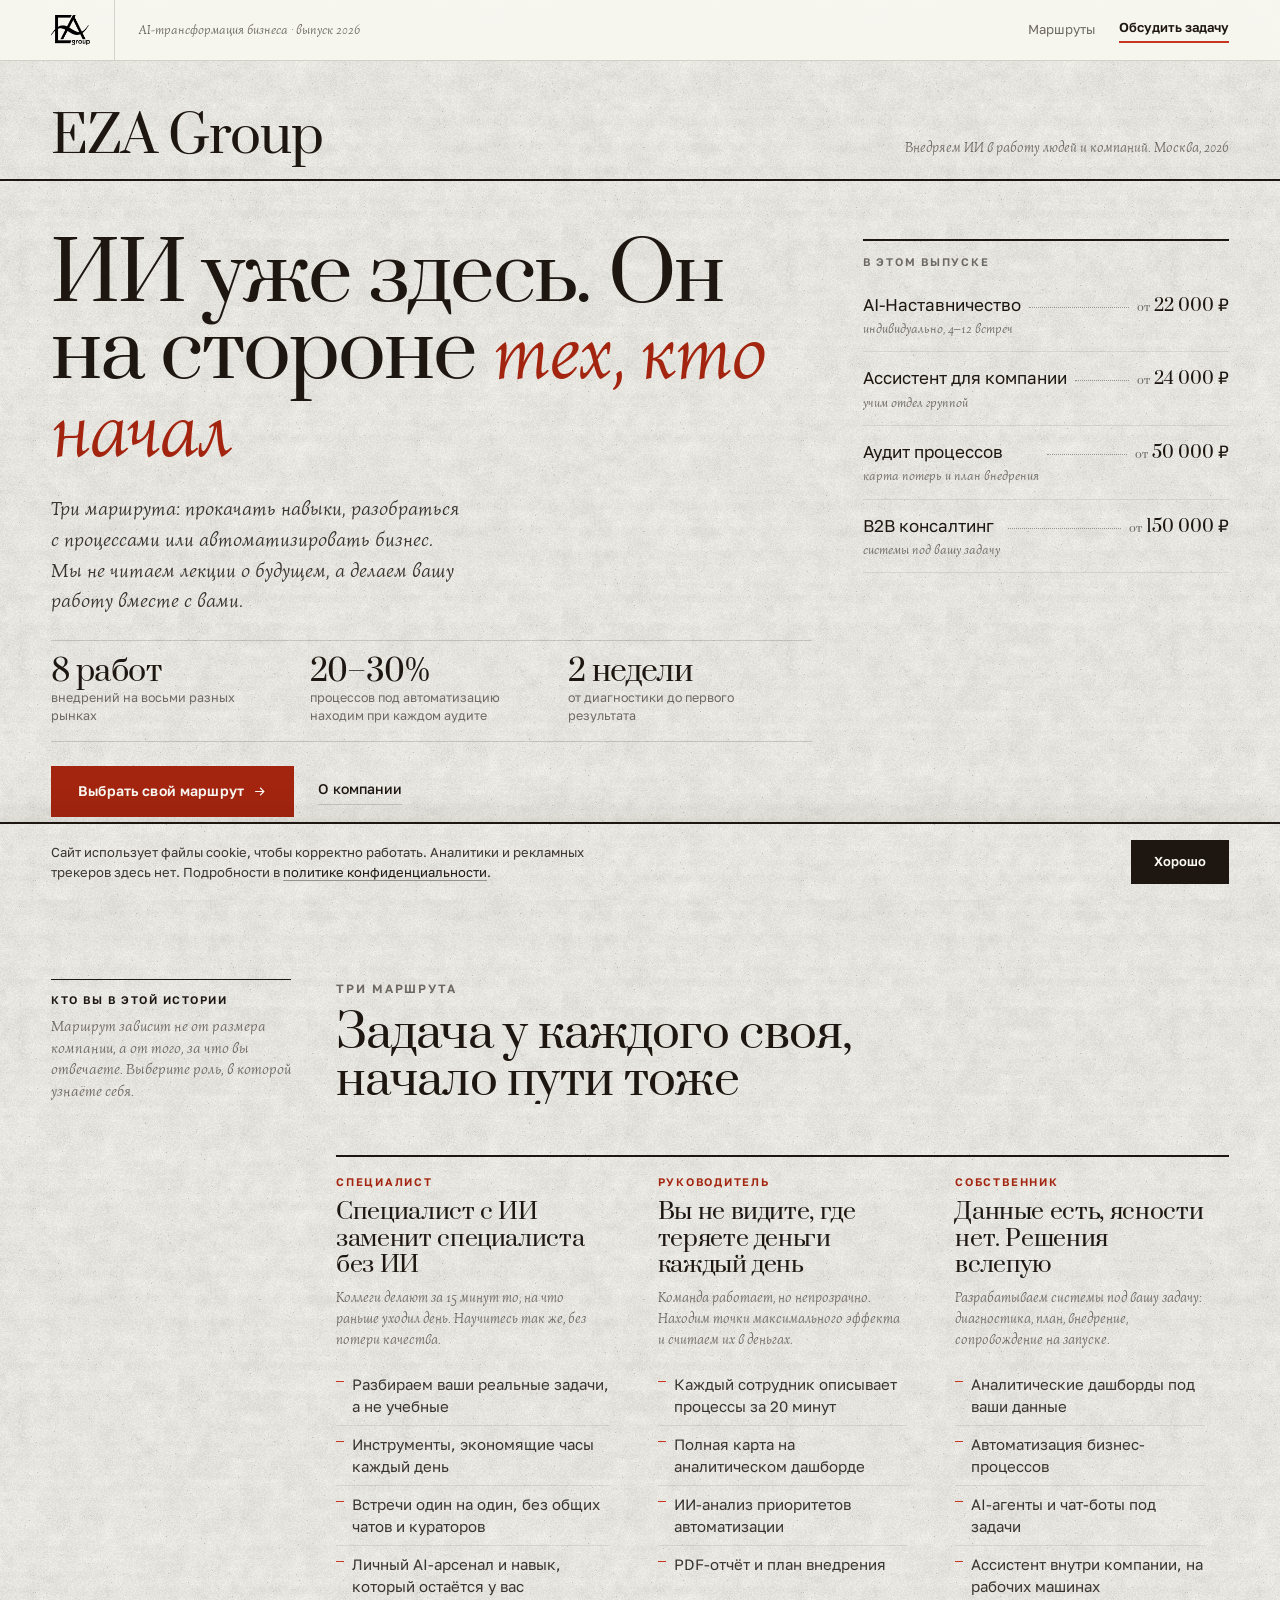
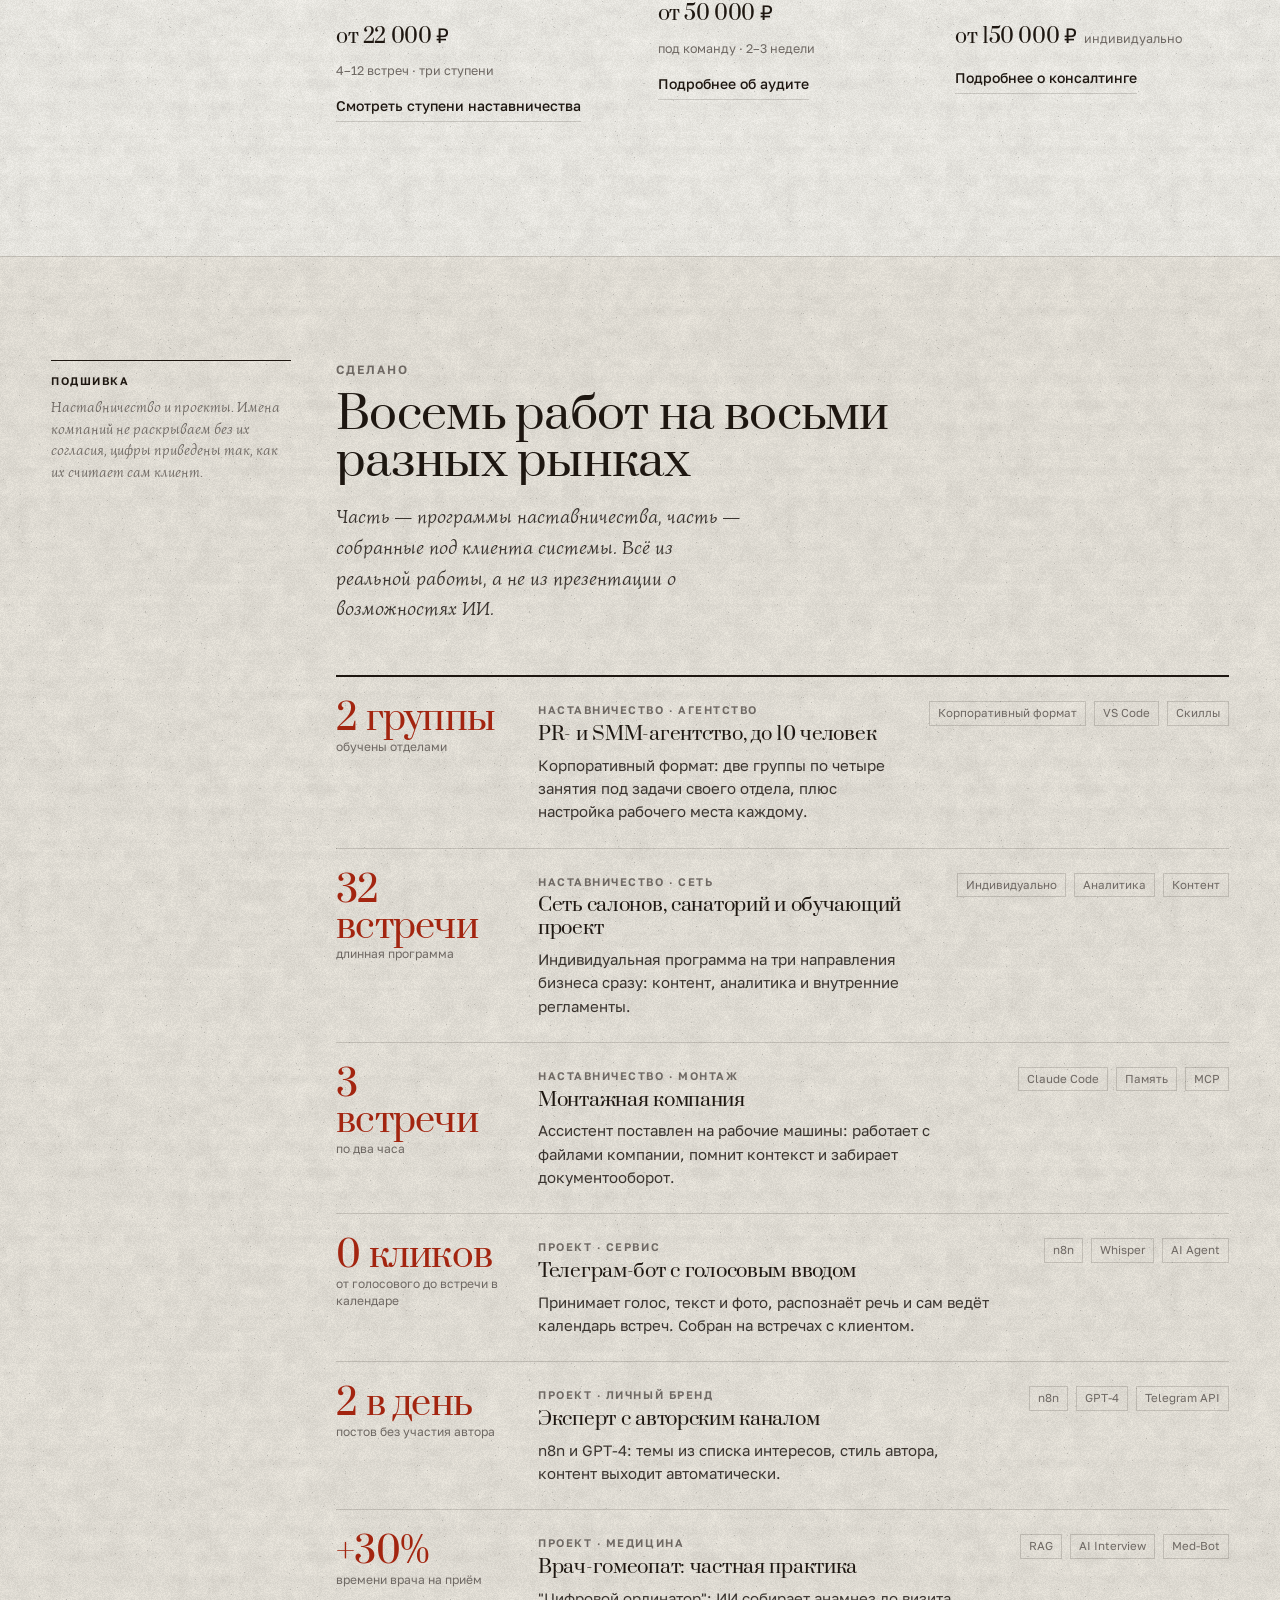
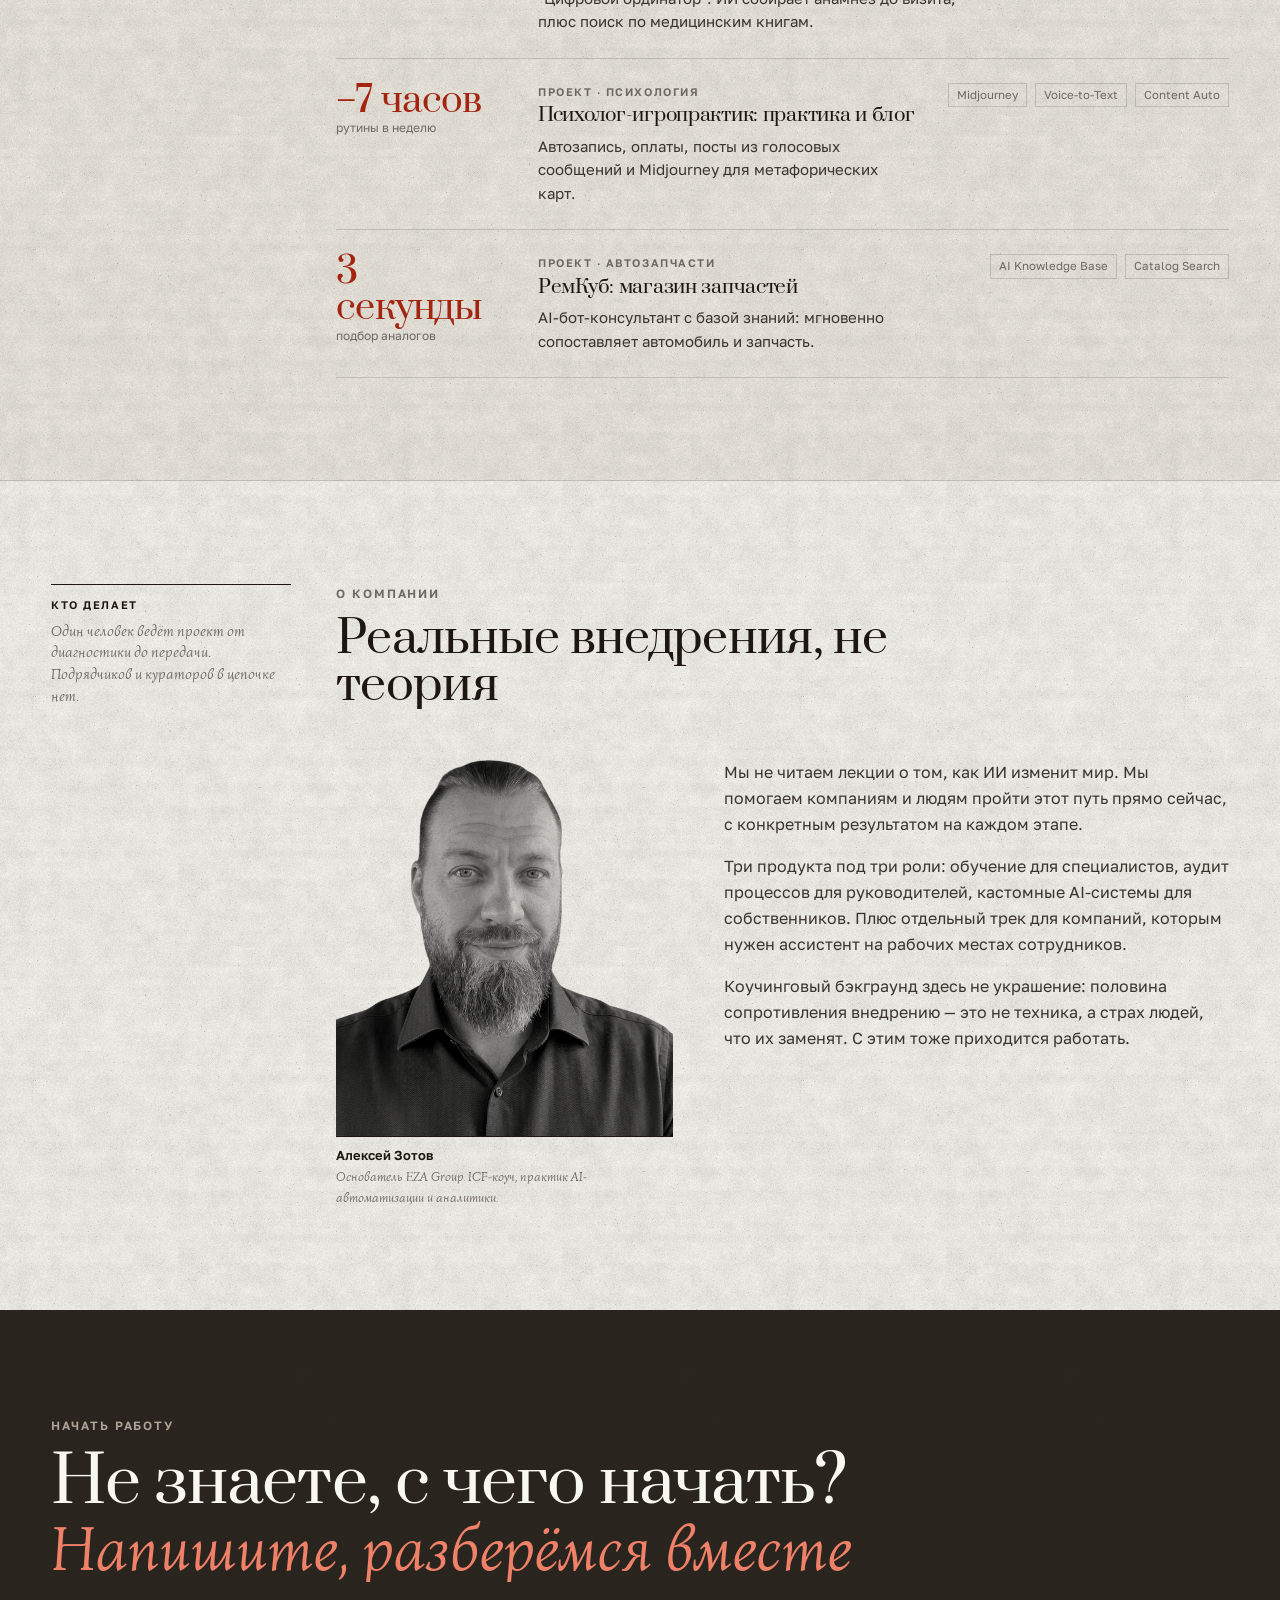
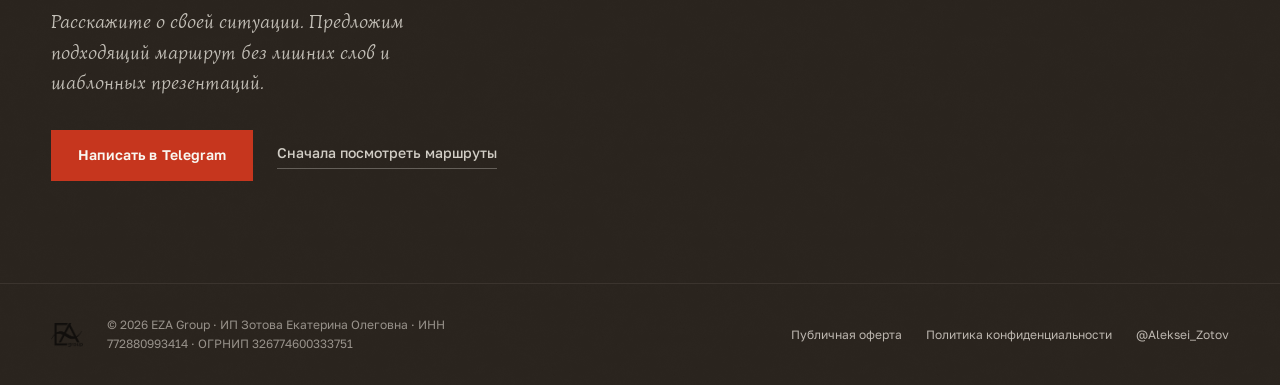
==== commit 0aadece0: "Новая редакция сайта: единый визуальный концепт Все семь страниц переведены в одну систему: газетная" ====
--- a/index.html
+++ b/index.html
@@ -1,1156 +1,500 @@
 <!DOCTYPE html>
 <html lang="ru">
 <head>
-  <meta charset="UTF-8">
-  <meta name="viewport" content="width=device-width, initial-scale=1.0">
-  <title>EZA Group — AI-трансформация бизнеса</title>
-  <link rel="icon" type="image/png" href="assets/logo-eza.png">
-  <style>
-    *, *::before, *::after { box-sizing: border-box; margin: 0; padding: 0; }
-    :root {
-      --bg: #f7f8fc; --white: #fff; --dark: #1a1a2e; --text: #2c2c40; --muted: #6b6b8a; --border: #e5e5f0;
-      --r: 16px; --r-lg: 24px;
-      --purple: #6c63ff; --purple-lt: #f0efff; --purple-mid: #dddaff; --purple-glo: rgba(108,99,255,.3);
-      --teal:   #0a9468; --teal-lt:   #e8f7f2; --teal-mid:   #b8e8d6; --teal-glo:   rgba(10,148,104,.3);
-      --blue:   #2563eb; --blue-lt:   #eff6ff; --blue-mid:   #bdd5fc; --blue-glo:   rgba(37,99,235,.3);
+<meta charset="UTF-8">
+<meta name="viewport" content="width=device-width, initial-scale=1.0">
+<title>EZA Group — внедрение ИИ в работу людей и компаний</title>
+<link rel="icon" type="image/png" href="assets/logo-eza.png">
+<meta name="description" content="EZA Group: наставничество по нейросетям, AI-ассистент внутри компании, аудит процессов и B2B консалтинг. Три маршрута под роль: специалист, руководитель, собственник.">
+
+<link rel="canonical" href="https://ezagroup.ru/">
+<meta property="og:type" content="website">
+<meta property="og:site_name" content="EZA Group">
+<meta property="og:locale" content="ru_RU">
+<meta property="og:title" content="EZA Group — внедрение ИИ в работу людей и компаний">
+<meta property="og:description" content="EZA Group: наставничество по нейросетям, AI-ассистент внутри компании, аудит процессов и B2B консалтинг. Три маршрута под роль: специалист, руководитель, собственник.">
+<meta property="og:url" content="https://ezagroup.ru/">
+<meta property="og:image" content="https://ezagroup.ru/assets/og-cover.jpg">
+<meta property="og:image:width" content="1200">
+<meta property="og:image:height" content="630">
+<meta property="og:image:alt" content="EZA Group — внедрение ИИ в работу людей и компаний">
+<meta name="twitter:card" content="summary_large_image">
+<meta name="twitter:title" content="EZA Group — внедрение ИИ в работу людей и компаний">
+<meta name="twitter:description" content="EZA Group: наставничество по нейросетям, AI-ассистент внутри компании, аудит процессов и B2B консалтинг. Три маршрута под роль: специалист, руководитель, собственник.">
+<meta name="twitter:image" content="https://ezagroup.ru/assets/og-cover.jpg">
+<meta name="theme-color" content="#f5f3f1">
+<link rel="stylesheet" href="assets/eza.css">
+<style>
+    /* ── ССЫЛКА К СОДЕРЖИМОМУ ───────────────────────────────────────
+       Для тех, кто ходит с клавиатуры: не проходить шапку каждый раз. */
+    .skip {
+      position: absolute; left: -9999px; top: 0; z-index: 400;
+      background: var(--ink); color: var(--paper); font-size: 0.875rem; font-weight: 600;
+      padding: 12px 20px; text-decoration: none;
     }
-    html { scroll-behavior: smooth; }
-    body { font-family: -apple-system, BlinkMacSystemFont, 'Segoe UI', Roboto, sans-serif; background: var(--bg); color: var(--text); line-height: 1.6; -webkit-font-smoothing: antialiased; }
-
-    /* ── NAV ── */
-    .nav { position: sticky; top: 0; z-index: 200; background: rgba(255,255,255,.93); backdrop-filter: blur(14px); border-bottom: 1px solid var(--border); height: 64px; display: flex; align-items: center; justify-content: space-between; padding: 0 2.5rem; }
-    .nav-logo { display: flex; align-items: center; text-decoration: none; }
-    .nav-logo img { height: 38px; width: auto; display: block; }
-    .nav-links { display: flex; align-items: center; gap: 1.75rem; }
-    .nav-link { font-size: .875rem; font-weight: 500; color: var(--muted); text-decoration: none; transition: color .18s; }
-    .nav-link:hover { color: var(--dark); }
-    .nav-btn { background: var(--dark); color: #fff; font-size: .875rem; font-weight: 600; padding: .5rem 1.25rem; border-radius: 8px; text-decoration: none; transition: opacity .18s; }
-    .nav-btn:hover { opacity: .82; }
-
-    /* ── HERO ── */
-    .hero { background-color: var(--white); background-image: radial-gradient(var(--border) 1px, transparent 1px); background-size: 28px 28px; padding: 6rem 2rem 5rem; text-align: center; border-bottom: 1px solid var(--border); position: relative; overflow: hidden; }
-    /* vignette: edges show noise, centre is clean */
-    /* виньет: центр белый (чистый заголовок), края прозрачные (виден шум) */
-    .hero::after { content: ''; position: absolute; inset: 0; background: radial-gradient(ellipse 48% 48% at 50% 50%, rgba(255,255,255,.95) 20%, rgba(255,255,255,.7) 42%, rgba(255,255,255,.2) 65%, transparent 82%); pointer-events: none; z-index: 2; }
-    /* content sits above vignette */
-    .hero > *:not(.hero-noise) { position: relative; z-index: 3; }
-
-    /* AI-noise elements — behind vignette so they show at edges, fade toward centre */
-    .hero-noise { position: absolute; inset: 0; overflow: hidden; pointer-events: none; z-index: 1; }
-    .hn { position: absolute; color: #1a1a2e; pointer-events: none; white-space: nowrap; font-weight: 700; line-height: 1; font-family: -apple-system, BlinkMacSystemFont, 'Segoe UI', Roboto, sans-serif; }
-    .hn.mono { font-family: 'SF Mono', 'Fira Code', 'Courier New', monospace; font-weight: 500; }
-    .badge {
-      display: inline-flex; align-items: center; gap: .55rem;
-      background: linear-gradient(135deg, rgba(108,99,255,.09) 0%, rgba(140,130,255,.16) 100%);
-      padding: .45rem 1.1rem .45rem .7rem;
-      border-radius: 28px;
-      border: 1px solid rgba(108,99,255,.24);
-      box-shadow: 0 2px 16px rgba(108,99,255,.15), inset 0 1px 0 rgba(255,255,255,.75);
-      margin-bottom: 1.75rem;
-    }
-    .badge-ico {
-      width: 24px; height: 24px; border-radius: 8px; flex-shrink: 0;
-      background: linear-gradient(135deg, #7c74ff, #6c63ff);
-      display: flex; align-items: center; justify-content: center;
-      box-shadow: 0 2px 6px rgba(108,99,255,.35);
-    }
-    .badge-text {
-      font-size: .73rem; font-weight: 800; letter-spacing: .07em; text-transform: uppercase;
-      background: linear-gradient(135deg, #5a52e8 0%, #8c85ff 100%);
-      -webkit-background-clip: text; -webkit-text-fill-color: transparent;
-      background-clip: text;
-    }
-    .hero h1 { font-size: clamp(2.25rem, 5vw, 3.3rem); font-weight: 800; color: var(--dark); line-height: 1.13; letter-spacing: -0.04em; max-width: 740px; margin: 0 auto 1.25rem; }
-    .hero h1 .hl { color: var(--purple); }
-    .hero-desc { font-size: 1.1rem; color: var(--muted); max-width: 540px; margin: 0 auto 2.5rem; line-height: 1.65; }
-    .hero-actions { display: flex; justify-content: center; gap: .75rem; flex-wrap: wrap; margin-bottom: 3.75rem; }
-    .btn-primary { background: var(--purple); color: #fff; font-size: .95rem; font-weight: 600; padding: .75rem 1.75rem; border-radius: 10px; text-decoration: none; transition: all .2s; }
-    .btn-primary:hover { background: #5b52e0; transform: translateY(-1px); box-shadow: 0 4px 18px var(--purple-glo); }
-    .btn-ghost { background: transparent; color: var(--dark); font-size: .95rem; font-weight: 600; padding: .75rem 1.75rem; border-radius: 10px; text-decoration: none; border: 1.5px solid var(--border); transition: all .2s; }
-    .btn-ghost:hover { border-color: var(--dark); transform: translateY(-1px); }
-    .hero-divider { border: none; border-top: 1px solid var(--border); max-width: 580px; margin: 0 auto 2.25rem; }
-    .hero-stats { display: flex; justify-content: center; gap: 0; flex-wrap: wrap; }
-    .hero-stat {
-      text-align: center;
-      padding: 0 2.5rem;
-      position: relative;
-    }
-    .hero-stat + .hero-stat::before {
-      content: '';
-      position: absolute; left: 0; top: 15%; bottom: 15%;
-      width: 1px; background: var(--border);
-    }
-    .hero-stat strong {
-      display: block;
-      font-size: 1.9rem; font-weight: 800; letter-spacing: -0.04em;
-      background: linear-gradient(135deg, var(--purple), #9c95ff);
-      -webkit-background-clip: text; -webkit-text-fill-color: transparent;
-      background-clip: text;
-      margin-bottom: .25rem;
-    }
-    .hero-stat span { font-size: .78rem; color: var(--muted); line-height: 1.4; }
-
-    /* ══════════════════════════════════════
-       PANORAMA SECTION
-       ══════════════════════════════════════ */
-    .panorama {
-      position: relative;
-      background-image: url('assets/bg-panorama.png');
-      background-size: 100% auto;   /* stretch full width, height scales */
-      background-position: center top;
-      background-color: #eeeef8;
-      background-repeat: no-repeat;
-    }
-
-    /* ── Floating choice panel (top centre) ── */
-    .choice-panel {
-      position: relative;
-      z-index: 10;
-      background: transparent; /* прозрачный — дороги видны за картами */
-      border: none;
-      box-shadow: none;
-      max-width: 960px;
-      margin: 0 auto;
-      padding: 0 2rem 0;
-      text-align: center;
-    }
-
-    .cp-header { margin-bottom: 1.5rem; }
-    .cp-label {
-      display: inline-flex; align-items: center; gap: .45rem;
-      font-size: .72rem; font-weight: 700; letter-spacing: .1em; text-transform: uppercase;
-      color: var(--purple); background: rgba(255,255,255,.92);
-      padding: .32rem .9rem; border-radius: 20px; margin-bottom: .75rem;
-      box-shadow: 0 2px 12px rgba(26,26,46,.1);
-      backdrop-filter: blur(8px);
-    }
-    .cp-title {
-      font-size: 1.65rem; font-weight: 800; color: var(--dark);
-      letter-spacing: -0.03em; margin: 0;
-      text-shadow: 0 2px 16px rgba(255,255,255,.95), 0 0 30px rgba(255,255,255,.8);
-    }
-    .cp-hint {
-      font-size: .82rem; color: var(--muted); margin-top: .4rem;
-      text-shadow: 0 1px 8px rgba(255,255,255,.9);
-    }
-
-    .cp-cards { display: grid; grid-template-columns: repeat(3, 1fr); gap: .875rem; }
-
-    .cp-card {
-      border: 1.5px solid rgba(255,255,255,.88);
-      border-radius: 22px;
-      padding: 0;
-      cursor: pointer;
-      transition: all .32s cubic-bezier(.34,1.1,.64,1);
-      text-align: left;
-      position: relative;
-      background: rgba(255,255,255,.94);
-      backdrop-filter: blur(20px);
-      -webkit-backdrop-filter: blur(20px);
-      box-shadow:
-        inset 0 1px 0 rgba(255,255,255,.98),
-        inset 0 -1px 0 rgba(26,26,46,.04),
-        0 8px 32px rgba(26,26,46,.13),
-        0 2px 8px rgba(26,26,46,.07),
-        0 1px 2px rgba(26,26,46,.05);
-      overflow: hidden;
-    }
-
-    /* coloured top stripe */
-    .cp-card::before {
-      content: ''; position: absolute; top: 0; left: 0; right: 0; height: 4px;
-      border-radius: 22px 22px 0 0; transition: height .22s;
-    }
-    .cp-card[data-path="specialist"]::before { background: linear-gradient(90deg, var(--purple), #9b95ff); }
-    .cp-card[data-path="manager"]::before    { background: linear-gradient(90deg, var(--blue), #60a5fa); }
-    .cp-card[data-path="owner"]::before      { background: linear-gradient(90deg, var(--teal), #34d399); }
-
-    .cp-card:hover::before, .cp-card.is-active::before { height: 5px; }
-
-    /* corner glow orb on hover */
-    .cp-card::after {
-      content: ''; position: absolute; bottom: -40px; right: -30px;
-      width: 130px; height: 130px; border-radius: 50%;
-      opacity: 0; transition: opacity .35s; pointer-events: none;
-    }
-    .cp-card[data-path="specialist"]::after { background: radial-gradient(circle, var(--purple-glo), transparent 70%); }
-    .cp-card[data-path="manager"]::after    { background: radial-gradient(circle, var(--blue-glo),   transparent 70%); }
-    .cp-card[data-path="owner"]::after      { background: radial-gradient(circle, var(--teal-glo),   transparent 70%); }
-    .cp-card:hover::after, .cp-card.is-active::after { opacity: 1; }
-
-    .cp-card-inner { padding: 1.6rem 1.5rem 1.4rem; }
-
-    .cp-card:hover {
-      transform: translateY(-6px) scale(1.015);
-      box-shadow:
-        inset 0 1px 0 rgba(255,255,255,.98),
-        0 20px 56px rgba(26,26,46,.16),
-        0 6px 16px rgba(26,26,46,.09),
-        0 1px 4px rgba(26,26,46,.06);
-    }
-    .cp-card[data-path="specialist"]:hover, .cp-card[data-path="specialist"].is-active {
-      border-color: rgba(108,99,255,.35);
-      background: linear-gradient(155deg, #fff 40%, var(--purple-lt) 100%);
-      box-shadow: inset 0 1px 0 rgba(255,255,255,.98), 0 20px 56px var(--purple-glo), 0 4px 12px rgba(26,26,46,.08);
-    }
-    .cp-card[data-path="manager"]:hover, .cp-card[data-path="manager"].is-active {
-      border-color: rgba(37,99,235,.3);
-      background: linear-gradient(155deg, #fff 40%, var(--blue-lt) 100%);
-      box-shadow: inset 0 1px 0 rgba(255,255,255,.98), 0 20px 56px var(--blue-glo), 0 4px 12px rgba(26,26,46,.08);
-    }
-    .cp-card[data-path="owner"]:hover, .cp-card[data-path="owner"].is-active {
-      border-color: rgba(10,148,104,.3);
-      background: linear-gradient(155deg, #fff 40%, var(--teal-lt) 100%);
-      box-shadow: inset 0 1px 0 rgba(255,255,255,.98), 0 20px 56px var(--teal-glo), 0 4px 12px rgba(26,26,46,.08);
-    }
-
-    /* ✓ badge */
-    .cp-card .check {
-      position: absolute; top: 12px; right: 12px;
-      width: 22px; height: 22px; border-radius: 50%;
-      display: flex; align-items: center; justify-content: center;
-      font-size: .7rem; font-weight: 800; color: #fff;
-      opacity: 0; transform: scale(.5); transition: all .2s;
-    }
-    .cp-card[data-path="specialist"] .check { background: var(--purple); }
-    .cp-card[data-path="manager"]    .check { background: var(--blue); }
-    .cp-card[data-path="owner"]      .check { background: var(--teal); }
-    .cp-card.is-active .check { opacity: 1; transform: scale(1); }
-
-    /* route number + icon row */
-    .cp-top-row { display: flex; align-items: center; justify-content: space-between; margin-bottom: .9rem; }
-
-    .cp-num {
-      width: 32px; height: 32px; border-radius: 10px;
-      display: flex; align-items: center; justify-content: center;
-      font-size: .72rem; font-weight: 800; color: #fff; letter-spacing: .03em;
-      flex-shrink: 0;
-      box-shadow: 0 2px 8px rgba(0,0,0,.18), inset 0 1px 0 rgba(255,255,255,.25);
-    }
-    .cp-card[data-path="specialist"] .cp-num { background: var(--purple); }
-    .cp-card[data-path="manager"]    .cp-num { background: var(--blue); }
-    .cp-card[data-path="owner"]      .cp-num { background: var(--teal); }
-
-    .cp-icon-wrap {
-      width: 54px; height: 54px; border-radius: 16px;
-      display: flex; align-items: center; justify-content: center; font-size: 1.9rem;
-      border: 1.5px solid transparent; transition: all .25s;
-      box-shadow: 0 2px 10px rgba(0,0,0,.08), inset 0 1px 0 rgba(255,255,255,.7);
-    }
-    .cp-card[data-path="specialist"] .cp-icon-wrap { background: linear-gradient(145deg, var(--purple-lt), var(--purple-mid)); color: var(--purple); border-color: var(--purple-mid); }
-    .cp-card[data-path="manager"]    .cp-icon-wrap { background: linear-gradient(145deg, var(--blue-lt),   var(--blue-mid));   color: var(--blue);   border-color: var(--blue-mid); }
-    .cp-card[data-path="owner"]      .cp-icon-wrap { background: linear-gradient(145deg, var(--teal-lt),   var(--teal-mid));   color: var(--teal);   border-color: var(--teal-mid); }
-    .cp-card[data-path="specialist"]:hover .cp-icon-wrap,
-    .cp-card[data-path="specialist"].is-active .cp-icon-wrap { box-shadow: 0 4px 16px var(--purple-glo), inset 0 1px 0 rgba(255,255,255,.7); }
-    .cp-card[data-path="manager"]:hover .cp-icon-wrap,
-    .cp-card[data-path="manager"].is-active .cp-icon-wrap { box-shadow: 0 4px 16px var(--blue-glo), inset 0 1px 0 rgba(255,255,255,.7); }
-    .cp-card[data-path="owner"]:hover .cp-icon-wrap,
-    .cp-card[data-path="owner"].is-active .cp-icon-wrap { box-shadow: 0 4px 16px var(--teal-glo), inset 0 1px 0 rgba(255,255,255,.7); }
-
-    .cp-role { font-size: .62rem; font-weight: 800; letter-spacing: .09em; text-transform: uppercase; margin-bottom: .22rem; }
-    .cp-card[data-path="specialist"] .cp-role { color: var(--purple); }
-    .cp-card[data-path="manager"]    .cp-role { color: var(--blue); }
-    .cp-card[data-path="owner"]      .cp-role { color: var(--teal); }
-    .cp-name { font-size: .95rem; font-weight: 700; color: var(--dark); margin-bottom: .35rem; }
-    .cp-desc { font-size: .78rem; color: var(--muted); line-height: 1.48; margin-bottom: .9rem; }
-
-    .cp-action {
-      display: inline-flex; align-items: center; gap: .3rem;
-      font-size: .75rem; font-weight: 700;
-    }
-    .cp-card[data-path="specialist"] .cp-action { color: var(--purple); }
-    .cp-card[data-path="manager"]    .cp-action { color: var(--blue); }
-    .cp-card[data-path="owner"]      .cp-action { color: var(--teal); }
-
-    /* ── AI-Mentoring banner card (4th card, full-width on desktop) ── */
-    .cp-card-mentoring {
-      grid-column: 1 / -1;
-      border: 1.5px solid rgba(108,99,255,.32) !important;
-      background: linear-gradient(135deg, rgba(255,255,255,.97) 55%, var(--purple-lt) 100%) !important;
-      box-shadow: inset 0 1px 0 rgba(255,255,255,.98), 0 4px 20px rgba(108,99,255,.14) !important;
-    }
-    .cp-card-mentoring::before { background: linear-gradient(90deg, var(--purple), #9b95ff) !important; }
-    .cp-card-mentoring::after { display: none; }
-    .cp-card-mentoring:hover {
-      transform: translateY(-4px) !important;
-      box-shadow: inset 0 1px 0 rgba(255,255,255,.98), 0 14px 40px rgba(108,99,255,.22) !important;
-    }
-    .cp-mentoring-inner {
-      display: flex; align-items: center; justify-content: space-between;
-      padding: 1rem 1.5rem; gap: 1.5rem; width: 100%;
-    }
-    .cp-mentoring-left { display: flex; align-items: center; gap: 1rem; }
-    .cp-mentoring-icon {
-      width: 46px; height: 46px; border-radius: 13px; flex-shrink: 0;
-      background: var(--purple-lt); border: 1.5px solid var(--purple-mid);
-      display: flex; align-items: center; justify-content: center;
-      box-shadow: 0 2px 10px rgba(108,99,255,.2);
-    }
-    .cp-mentoring-icon svg { width: 22px; height: 22px; color: var(--purple); }
-    .cp-mentoring-tag { font-size: .6rem; font-weight: 800; letter-spacing: .09em; text-transform: uppercase; color: var(--purple); margin-bottom: .18rem; }
-    .cp-mentoring-title { font-size: .95rem; font-weight: 800; color: var(--dark); letter-spacing: -.01em; }
-    .cp-mentoring-sub { font-size: .75rem; color: var(--muted); margin-top: .1rem; }
-    .cp-mentoring-right { display: flex; align-items: center; gap: 1.25rem; flex-shrink: 0; }
-    .cp-mentoring-price { text-align: right; }
-    .cp-mentoring-price strong { display: block; font-size: 1rem; font-weight: 800; color: var(--dark); letter-spacing: -.02em; }
-    .cp-mentoring-price span { font-size: .7rem; color: var(--muted); }
-    .cp-mentoring-btn {
-      background: var(--purple); color: #fff;
-      font-size: .78rem; font-weight: 700; padding: .55rem 1.1rem;
-      border-radius: 8px; white-space: nowrap;
-      box-shadow: 0 3px 10px rgba(108,99,255,.35);
-    }
-    @media (max-width: 900px) {
-      .cp-card-mentoring { grid-column: auto; }
-      .cp-mentoring-right { flex-direction: column; align-items: flex-end; gap: .5rem; }
-      .cp-mentoring-price { text-align: right; }
-    }
-    @media (max-width: 520px) {
-      .cp-mentoring-inner { padding: .9rem 1.1rem; gap: .75rem; }
-      .cp-mentoring-icon { width: 38px; height: 38px; border-radius: 10px; }
-      .cp-mentoring-btn { font-size: .72rem; padding: .42rem .8rem; }
-    }
-
-    /* ── Three-zone background strip ── */
-    .zones {
-      display: grid;
-      grid-template-columns: repeat(3, 1fr);
-      position: relative;
-      margin-top: -20px; /* slight overlap so roads start behind card bottoms */
-      background: transparent;
-    }
-
-    .zone {
-      position: relative;
-      cursor: pointer;
-      transition: background .3s;
-      /* height = image height at current viewport minus the choice panel */
-      height: calc(100vw * 0.48 - 145px);
-      min-height: 480px;
-      max-height: 780px;
-    }
-
-    /* dimming overlay on inactive zones */
-    .zone::after {
-      content: '';
-      position: absolute; inset: 0;
-      background: transparent;
-      transition: background .4s, backdrop-filter .4s;
-      pointer-events: none;
-      z-index: 1;
-    }
-    .zone.dimmed::after {
-      background: rgba(245,246,255,.70);
-      backdrop-filter: grayscale(.85) brightness(1.1);
-      -webkit-backdrop-filter: grayscale(.85) brightness(1.1);
-    }
-
-    /* hide individual zone backgrounds — panorama is used instead */
-    .zone-bg { display: none; }
-
-    /* teaser bar at bottom of each zone */
-    .zone-teaser {
-      position: absolute;
-      bottom: 0; left: 0; right: 0;
-      padding: 3rem 1.5rem 1.3rem;
-      backdrop-filter: blur(14px);
-      -webkit-backdrop-filter: blur(14px);
-      z-index: 2;
-      display: flex; align-items: center; justify-content: space-between; gap: .75rem;
-      box-shadow: inset 0 1px 0 rgba(255,255,255,.18);
-      transition: padding .25s;
-    }
-    .zone-teaser:hover { padding-bottom: 1.6rem; }
-    .zone[data-path="specialist"] .zone-teaser { background: linear-gradient(to bottom, rgba(80,60,200,0) 0%, rgba(80,60,200,.58) 32%, rgba(80,60,200,.92) 100%); }
-    .zone[data-path="manager"]    .zone-teaser { background: linear-gradient(to bottom, rgba(20,70,180,0) 0%, rgba(20,70,180,.58) 32%, rgba(20,70,180,.92) 100%); }
-    .zone[data-path="owner"]      .zone-teaser { background: linear-gradient(to bottom, rgba(8,130,80,0) 0%, rgba(8,130,80,.58) 32%, rgba(8,130,80,.92) 100%); }
-
-    .zt-left strong { display: block; font-size: .97rem; font-weight: 800; color: #fff; margin-bottom: .2rem; letter-spacing: -.01em; }
-    .zt-left span   { font-size: .75rem; color: rgba(255,255,255,.82); font-weight: 500; }
-    .zt-btn {
-      font-size: .78rem; font-weight: 700; padding: .52rem 1.15rem;
-      border-radius: 20px; cursor: pointer;
-      white-space: nowrap; transition: all .22s;
-      background: rgba(255,255,255,.18); color: #fff;
-      border: 1px solid rgba(255,255,255,.48);
-      box-shadow: inset 0 1px 0 rgba(255,255,255,.22), 0 2px 8px rgba(0,0,0,.15);
-      letter-spacing: .02em;
-    }
-    .zt-btn:hover {
-      background: rgba(255,255,255,.30);
-      border-color: rgba(255,255,255,.68);
-      transform: translateY(-1px);
-      box-shadow: inset 0 1px 0 rgba(255,255,255,.28), 0 4px 14px rgba(0,0,0,.2);
-    }
-
-    /* zone dividers */
-    .zone + .zone { border-left: 1px solid rgba(255,255,255,.15); }
-
-    /* ── Zone overlay: slides UP inside its own zone column ── */
-    .zones { position: relative; overflow: hidden; }
-
-    .zone-ov {
-      position: absolute; bottom: 0; left: 0; right: 0; z-index: 5;
-      border-radius: 18px 18px 0 0;
-      transform: translateY(101%);
-      transition: transform .48s cubic-bezier(.15,0,.1,1), opacity .28s;
-      opacity: 0; pointer-events: none;
-      padding: 1.4rem 1.4rem 1.6rem;
-      backdrop-filter: blur(22px); -webkit-backdrop-filter: blur(22px);
-    }
-    .zone.is-active .zone-ov { transform: translateY(0); opacity: 1; pointer-events: auto; }
-
-    .zone[data-path="specialist"] .zone-ov {
-      background: linear-gradient(160deg, rgba(240,239,255,.97), rgba(255,255,255,.94));
-      border-top: 3px solid var(--purple);
-      box-shadow: 0 -8px 50px rgba(108,99,255,.38);
-    }
-    .zone[data-path="manager"] .zone-ov {
-      background: linear-gradient(160deg, rgba(239,246,255,.97), rgba(255,255,255,.94));
-      border-top: 3px solid var(--blue);
-      box-shadow: 0 -8px 50px rgba(37,99,235,.38);
-    }
-    .zone[data-path="owner"] .zone-ov {
-      background: linear-gradient(160deg, rgba(232,247,242,.97), rgba(255,255,255,.94));
-      border-top: 3px solid var(--teal);
-      box-shadow: 0 -8px 50px rgba(10,148,104,.38);
-    }
-
-    .ov-close {
-      position: absolute; top: .8rem; right: .9rem;
-      width: 28px; height: 28px; border-radius: 50%;
-      background: rgba(26,26,46,.08); border: 1px solid rgba(26,26,46,.1);
-      cursor: pointer; font-size: .8rem; color: var(--muted); font-weight: 700;
-      display: flex; align-items: center; justify-content: center;
-      transition: all .18s; line-height: 1;
-    }
-    .ov-close:hover { background: rgba(26,26,46,.16); color: var(--dark); }
-
-    /* vertical stack layout */
-    .ov-tag { font-size: .62rem; font-weight: 800; letter-spacing: .09em; text-transform: uppercase; padding: .22rem .65rem; border-radius: 8px; display: inline-block; margin-bottom: .6rem; }
-    .zone[data-path="specialist"] .ov-tag { background: var(--purple-lt); color: var(--purple); }
-    .zone[data-path="manager"]    .ov-tag { background: var(--blue-lt);   color: var(--blue); }
-    .zone[data-path="owner"]      .ov-tag { background: var(--teal-lt);   color: var(--teal); }
-
-    .ov-title { font-size: 1.05rem; font-weight: 800; color: var(--dark); letter-spacing: -0.02em; line-height: 1.25; margin-bottom: .4rem; }
-    .ov-lead  { font-size: .78rem; color: var(--muted); line-height: 1.55; margin-bottom: .85rem; }
-
-    .ov-product { border-radius: 12px; padding: 1rem 1.1rem; margin-bottom: .6rem; }
-    .zone[data-path="specialist"] .ov-product { background: var(--purple-lt); border: 1.5px solid var(--purple-mid); }
-    .zone[data-path="manager"]    .ov-product { background: var(--blue-lt);   border: 1.5px solid var(--blue-mid); }
-    .zone[data-path="owner"]      .ov-product { background: var(--teal-lt);   border: 1.5px solid var(--teal-mid); }
-
-    .ov-product-name { font-size: .88rem; font-weight: 700; color: var(--dark); margin-bottom: .5rem; display: flex; align-items: center; gap: .5rem; }
-    .ov-product-name svg { flex-shrink: 0; }
-    .ov-features { list-style: none; display: flex; flex-direction: column; gap: .3rem; margin-bottom: .75rem; }
-    .ov-features li { font-size: .78rem; color: var(--text); display: flex; align-items: flex-start; gap: .35rem; line-height: 1.4; }
-    .ov-features li::before { content: '✓'; font-weight: 800; flex-shrink: 0; }
-    .zone[data-path="specialist"] .ov-features li::before { color: var(--purple); }
-    .zone[data-path="manager"]    .ov-features li::before { color: var(--blue); }
-    .zone[data-path="owner"]      .ov-features li::before { color: var(--teal); }
-
-    .ov-footer { display: flex; align-items: center; justify-content: space-between; gap: .5rem; padding-top: .75rem; border-top: 1px solid rgba(26,26,46,.08); flex-wrap: wrap; }
-    .ov-price { font-size: 1.05rem; font-weight: 800; color: var(--dark); letter-spacing: -0.02em; }
-    .ov-price .note { display: block; font-size: .65rem; font-weight: 400; color: var(--muted); margin-top: .06rem; }
-
-    .btn-ov { display: inline-flex; align-items: center; gap: .25rem; font-size: .78rem; font-weight: 700; padding: .48rem .95rem; border-radius: 7px; text-decoration: none; transition: all .2s; white-space: nowrap; }
-    .zone[data-path="specialist"] .btn-ov { background: var(--purple); color: #fff; }
-    .zone[data-path="specialist"] .btn-ov:hover { background: #5b52e0; box-shadow: 0 3px 12px var(--purple-glo); }
-    .zone[data-path="manager"]    .btn-ov { background: var(--blue);   color: #fff; }
-    .zone[data-path="manager"]    .btn-ov:hover { background: #1a52d4; box-shadow: 0 3px 12px var(--blue-glo); }
-    .zone[data-path="owner"]      .btn-ov { background: var(--teal);   color: #fff; }
-    .zone[data-path="owner"]      .btn-ov:hover { background: #088055; box-shadow: 0 3px 12px var(--teal-glo); }
-
-    .ov-product-sm { border-radius: 9px; padding: .7rem .9rem; display: flex; align-items: center; justify-content: space-between; gap: .5rem; background: rgba(255,255,255,.65); border: 1px solid var(--border); }
-    .ovs-l strong { display: block; font-size: .78rem; font-weight: 700; color: var(--dark); }
-    .ovs-l span   { font-size: .7rem; color: var(--muted); }
-
-    /* ── ABOUT ── */
-    .about { background: var(--white); border-top: 1px solid var(--border); border-bottom: 1px solid var(--border); padding: 5.5rem 2rem; }
-    .about-inner { max-width: 880px; margin: 0 auto; display: grid; grid-template-columns: 1fr 1.35fr; gap: 5rem; align-items: center; }
-    .about-visual {
-      border-radius: var(--r-lg);
-      aspect-ratio: 4/5;
-      overflow: hidden;
-      position: relative;
-      box-shadow: 0 12px 50px rgba(26,26,46,.16);
-      flex-shrink: 0;
-    }
-    .about-visual img {
-      width: 100%; height: 100%;
-      object-fit: cover; object-position: center top;
-      display: block;
-    }
-    /* EZA badge on photo */
-    .about-photo-badge {
-      position: absolute; bottom: .85rem; right: .85rem;
-      background: rgba(255,255,255,.95);
-      backdrop-filter: blur(8px);
-      padding: .4rem .75rem;
-      border-radius: 10px;
-      box-shadow: 0 2px 12px rgba(26,26,46,.14);
-      display: flex; align-items: center;
-    }
-    .about-photo-badge img { height: 22px; width: auto; display: block; }
-    .about-title { font-size: 1.7rem; font-weight: 800; color: var(--dark); letter-spacing: -0.03em; margin-bottom: .9rem; line-height: 1.2; }
-    .s-label { font-size: .72rem; font-weight: 700; letter-spacing: .1em; text-transform: uppercase; color: var(--muted); margin-bottom: .55rem; }
-    .about-text .s-label { margin-bottom: .55rem; }
-    .about-text p { font-size: .95rem; color: var(--muted); line-height: 1.72; margin-bottom: .9rem; }
-    .founder { display: flex; align-items: center; gap: .8rem; margin-top: 1.75rem; padding-top: 1.5rem; border-top: 1px solid var(--border); }
-    .founder-ava { width: 48px; height: 48px; border-radius: 50%; overflow: hidden; flex-shrink: 0; border: 2px solid var(--purple-mid); box-shadow: 0 2px 8px rgba(108,99,255,.18); }
-    .founder-ava img { width: 100%; height: 100%; object-fit: cover; object-position: center top; display: block; }
-    .founder-info strong { display: block; font-size: .875rem; font-weight: 700; color: var(--dark); }
-    .founder-info span { font-size: .78rem; color: var(--muted); }
-
-    /* ── CTA ── */
-    .cta-wrap { padding: 5.5rem 2rem; text-align: center; max-width: 680px; margin: 0 auto; }
-    .s-title { font-size: 1.9rem; font-weight: 800; color: var(--dark); letter-spacing: -0.03em; line-height: 1.2; margin-bottom: .7rem; }
-    .s-sub { font-size: .975rem; color: var(--muted); line-height: 1.65; }
-    .cta-title { font-size: 2rem; font-weight: 800; color: var(--dark); letter-spacing: -0.03em; margin-bottom: .8rem; line-height: 1.2; }
-    .cta-sub { font-size: .975rem; color: var(--muted); margin-bottom: 2.25rem; }
-    .cta-actions { display: flex; justify-content: center; gap: .75rem; flex-wrap: wrap; }
-    .btn-tg { background: #2AABEE; color: #fff; font-size: .95rem; font-weight: 700; padding: .75rem 1.75rem; border-radius: 10px; text-decoration: none; display: inline-flex; align-items: center; gap: .5rem; transition: all .2s; }
-    .btn-tg:hover { background: #18a0e6; transform: translateY(-1px); box-shadow: 0 4px 16px rgba(42,171,238,.35); }
-    .btn-li { background: #0077B5; color: #fff; font-size: .95rem; font-weight: 700; padding: .75rem 1.75rem; border-radius: 10px; text-decoration: none; display: inline-flex; align-items: center; gap: .5rem; transition: all .2s; }
-    .btn-li:hover { background: #005f91; transform: translateY(-1px); }
-
-    footer { background: var(--dark); padding: 2.5rem 2rem; text-align: center; color: rgba(255,255,255,.45); }
-    .footer-logo { display: flex; justify-content: center; margin-bottom: .55rem; }
-    .footer-logo img { height: 36px; width: auto; filter: brightness(0) invert(1); opacity: .85; }
-    footer p { font-size: .78rem; }
-
-    /* ── INTRO ── */
-    .intro-overlay {
-      position: fixed; inset: 0; z-index: 9999;
-      background: linear-gradient(135deg, rgba(26,26,46,.92) 0%, rgba(60,50,120,.88) 50%, rgba(26,26,46,.92) 100%);
-      backdrop-filter: blur(8px);
-      -webkit-backdrop-filter: blur(8px);
-      display: flex; align-items: center; justify-content: center;
-      transition: opacity .9s ease;
-      pointer-events: none;
-    }
-    .intro-overlay > * { pointer-events: auto; }
-    .intro-overlay video {
-      height: 100%; width: auto; max-width: 56vh;
-      object-fit: contain; display: block;
-      border-radius: 12px;
-      box-shadow: 0 32px 100px rgba(26,26,46,.32), 0 8px 32px rgba(26,26,46,.18);
-    }
-    .intro-skip {
-      position: absolute; bottom: 2rem; right: 1.5rem;
-      background: rgba(255,255,255,.92); color: var(--dark);
-      border: 1px solid rgba(26,26,46,.14);
-      padding: .5rem 1.25rem; border-radius: 20px;
-      font-size: .85rem; font-weight: 600; cursor: pointer;
-      backdrop-filter: blur(12px); -webkit-backdrop-filter: blur(12px);
-      box-shadow: 0 2px 12px rgba(26,26,46,.12);
-      transition: all .18s; font-family: inherit;
-    }
-    .intro-skip:hover { background: #fff; box-shadow: 0 4px 20px rgba(26,26,46,.18); }
-    .intro-sound {
-      position: absolute; bottom: 2rem; left: 1.5rem;
-      background: rgba(255,255,255,.92); color: var(--dark);
-      border: 1px solid rgba(26,26,46,.14);
-      padding: .5rem .9rem; border-radius: 20px;
-      font-size: 1.1rem; cursor: pointer;
-      backdrop-filter: blur(12px); -webkit-backdrop-filter: blur(12px);
-      box-shadow: 0 2px 12px rgba(26,26,46,.12);
-      transition: all .18s; font-family: inherit; line-height: 1;
-    }
-    .intro-sound:hover { background: #fff; box-shadow: 0 4px 20px rgba(26,26,46,.18); }
-    .intro-overlay.fade-out { opacity: 0; pointer-events: none; }
-    @media (max-width: 600px) {
-      .intro-overlay video { width: 100%; height: 100%; object-fit: cover; border-radius: 0; box-shadow: none; }
-    }
-
-    /* ── PAGE REVEAL after intro ── */
-    @keyframes revealUp {
-      from { opacity: 0; transform: translateY(18px); }
-      to   { opacity: 1; transform: translateY(0); }
-    }
-    body.intro-done .nav          { animation: revealUp .5s cubic-bezier(.16,1,.3,1) .05s both; }
-    body.intro-done .hero .badge  { animation: revealUp .5s cubic-bezier(.16,1,.3,1) .22s both; }
-    body.intro-done .hero h1      { animation: revealUp .6s cubic-bezier(.16,1,.3,1) .34s both; }
-    body.intro-done .hero-desc    { animation: revealUp .5s cubic-bezier(.16,1,.3,1) .46s both; }
-    body.intro-done .hero-actions { animation: revealUp .5s cubic-bezier(.16,1,.3,1) .56s both; }
-    body.intro-done .hero-divider { animation: revealUp .45s ease .65s both; }
-    body.intro-done .hero-stats   { animation: revealUp .5s cubic-bezier(.16,1,.3,1) .72s both; }
-
-    /* ── RESPONSIVE ── */
-    /* ── CASES INDEX ── */
-    .cases-idx { background: var(--white); padding: 5rem 2rem; border-bottom: 1px solid var(--border); }
-    .cases-idx-inner { max-width: 1060px; margin: 0 auto; }
-    .cases-idx-head { text-align: center; margin-bottom: 3rem; }
-    .ci-label { font-size: .72rem; font-weight: 700; letter-spacing: .1em; text-transform: uppercase; color: var(--muted); margin-bottom: .55rem; }
-    .ci-title { font-size: 2rem; font-weight: 800; color: var(--dark); letter-spacing: -0.03em; line-height: 1.2; margin-bottom: .65rem; }
-    .ci-sub { font-size: .95rem; color: var(--muted); }
-    .ci-grid { display: grid; grid-template-columns: repeat(3, 1fr); gap: 1.25rem; }
-    .ci-card { background: var(--bg); border: 1px solid var(--border); border-radius: var(--r); padding: 1.5rem; display: flex; flex-direction: column; gap: .7rem; transition: box-shadow .2s, border-color .2s; }
-    .ci-card:hover { box-shadow: 0 4px 20px rgba(0,0,0,.07); border-color: #d0d0e8; }
-    .ci-card-tag { font-size: .6rem; font-weight: 800; letter-spacing: .09em; text-transform: uppercase; color: var(--purple); background: var(--purple-lt); border: 1px solid var(--purple-mid); padding: .2rem .6rem; border-radius: 6px; display: inline-block; align-self: flex-start; }
-    .ci-metric { font-size: 2.2rem; font-weight: 800; color: var(--dark); letter-spacing: -0.04em; line-height: 1; }
-    .ci-metric-label { font-size: .75rem; color: var(--muted); margin-top: .1rem; }
-    .ci-card-title { font-size: .92rem; font-weight: 700; color: var(--dark); line-height: 1.35; }
-    .ci-card-desc { font-size: .82rem; color: var(--muted); line-height: 1.55; }
-    .ci-stack { display: flex; flex-wrap: wrap; gap: .3rem; margin-top: auto; padding-top: .6rem; }
-    .ci-stack-tag { font-size: .58rem; font-weight: 700; letter-spacing: .06em; text-transform: uppercase; color: var(--muted); background: var(--border); padding: .15rem .45rem; border-radius: 4px; }
-
-    @media (max-width: 900px) {
-      .cp-cards { grid-template-columns: 1fr; }
-      .zones { display: none; }
-      .panorama { padding-bottom: 1.5rem !important; }
-      .about-inner { grid-template-columns: 1fr; gap: 2.5rem; }
-      .about-visual, .nav-links { display: none; }
-      .ci-grid { grid-template-columns: repeat(2, 1fr); }
-      /* Cards become primary action on mobile */
-      .cp-card { transition: transform .18s, box-shadow .18s; }
-      .cp-card:active { transform: scale(.98); }
-    }
-    @media (max-width: 520px) {
-      .ci-grid { grid-template-columns: 1fr; }
-      /* Nav */
-      .nav { padding: 0 1.1rem; }
-      .nav-btn { font-size: .78rem; padding: .42rem .85rem; }
-      /* Hero */
-      .hero { padding: 3.5rem 1.25rem 2.75rem; }
-      .hero h1 { font-size: clamp(1.9rem, 8vw, 2.4rem); }
-      .hero-desc { font-size: 1rem; }
-      .hero-actions { flex-direction: column; align-items: stretch; gap: .6rem; }
-      .btn-primary, .btn-ghost { text-align: center; justify-content: center; }
-      .hero-stats { flex-direction: column; gap: 1.1rem; align-items: center; }
-      .hero-stat { padding: 0; }
-      .hero-stat + .hero-stat::before { display: none; }
-      /* Panorama */
-      .panorama { padding-left: .75rem !important; padding-right: .75rem !important; }
-      .choice-panel { padding: 0 .25rem; }
-      .cp-title { font-size: 1.35rem; }
-      /* CTA */
-      .cta-wrap { padding: 3.5rem 1.25rem; }
-      .cta-actions { flex-direction: column; align-items: stretch; }
-      .btn-tg, .btn-li { justify-content: center; }
-      /* Cases */
-      .cases-idx { padding: 3.5rem 1.25rem; }
-      /* About */
-      .about { padding: 3.5rem 1.25rem; }
-    }
-
-    /* ── SCROLL REVEAL ── */
-    .sr { opacity: 0; transform: translateY(20px); transition: opacity .55s cubic-bezier(.16,1,.3,1), transform .55s cubic-bezier(.16,1,.3,1); }
-    .sr.visible { opacity: 1; transform: none; }
-  </style>
+    .skip:focus { left: 0; }
+
+
+/* ═══════════════════════════════════════════════════════════════════
+   ГЛАВНАЯ: ПЕРВАЯ ПОЛОСА
+   Главная страница газеты и главная страница сайта устроены одинаково:
+   шапка издания, главный материал, рубрики и оглавление выпуска.
+   Всё видно сразу, без заставок и кликов, раскрывающих контент.
+   ═══════════════════════════════════════════════════════════════════ */
+
+/* ── ЛОГОТИП ИЗДАНИЯ ────────────────────────────────────────────── */
+
+.flag { border-bottom: 2px solid var(--ink); padding-block: clamp(28px, 4vw, 52px) var(--space-md); }
+.flag-in { display: flex; align-items: flex-end; justify-content: space-between; gap: var(--space-lg); flex-wrap: wrap; }
+.flag-name { font-family: var(--font-display); font-size: clamp(1.9rem, 4vw, 3.75rem); line-height: 1; letter-spacing: -0.02em; color: var(--ink); }
+.flag-sub { font-family: var(--font-note); font-style: italic; font-size: 0.875rem; color: var(--muted); padding-bottom: 4px; }
+
+/* ── ГЛАВНЫЙ МАТЕРИАЛ ───────────────────────────────────────────── */
+
+.front { padding-block: clamp(32px, 4.5vw, 64px); border-bottom: 2px solid var(--ink); }
+.front-in {
+  display: grid; grid-template-columns: minmax(0, 1.35fr) minmax(280px, .65fr);
+  gap: clamp(28px, 4vw, 64px); align-items: start;
+}
+.front h1 {
+  font-size: clamp(2.4rem, 6.2vw, 6.25rem); line-height: .95;
+  letter-spacing: -0.024em; max-width: 15ch; margin-bottom: var(--space-lg);
+}
+.front h1 em { font-family: var(--font-note); font-style: italic; color: var(--red-deep); }
+.front-lead { margin-bottom: var(--space-lg); }
+
+.front-nums { display: flex; gap: clamp(20px, 3vw, 44px); flex-wrap: wrap; padding-block: var(--space-md); border-block: 1px solid var(--rule); margin-bottom: var(--space-lg); }
+.front-num { display: flex; flex-direction: column; gap: 2px; max-width: 22ch; }
+.front-num b { font-family: var(--font-display); font-weight: 400; font-size: 1.875rem; line-height: 1; color: var(--ink); letter-spacing: -0.02em; }
+.front-num span { font-size: 0.78rem; color: var(--muted); line-height: 1.45; }
+
+.front-actions { display: flex; align-items: center; gap: var(--space-lg); flex-wrap: wrap; }
+
+/* оглавление выпуска: все продукты с ценами, ничего не спрятано */
+.issue { border-top: 2px solid var(--ink); }
+.issue-t { font-size: 0.6875rem; font-weight: 600; letter-spacing: .16em; text-transform: uppercase; color: var(--muted); padding-top: var(--space-sm); margin-bottom: var(--space-xs); }
+.issue-row {
+  display: flex; align-items: baseline; gap: var(--space-xs); flex-wrap: wrap;
+  padding-block: var(--space-sm); border-bottom: 1px solid var(--rule-soft);
+  text-decoration: none; color: inherit; transition: padding-inline .2s var(--ease), background .2s var(--ease);
+}
+.issue-row:hover { background: color-mix(in oklch, var(--paper-2) 75%, transparent); padding-inline: var(--space-xs); }
+.issue-n { font-size: 1.0625rem; color: var(--ink); }
+.issue-n i { display: block; font-family: var(--font-note); font-style: italic; font-size: 0.8125rem; color: var(--muted); }
+.issue-lead { flex: 1; border-bottom: 1px dotted var(--faint); transform: translateY(-3px); min-width: 14px; }
+.issue-p { font-family: var(--font-display); font-size: 1.0625rem; color: var(--ink); margin-inline-start: auto; }
+.issue-p small { font-size: .66em; color: var(--muted); }
+.issue-row:hover .issue-p { color: var(--red-deep); }
+
+@media (max-width: 900px) { .front-in { grid-template-columns: minmax(0, 1fr); } }
+
+/* ── РУБРИКИ ПО РОЛЯМ ───────────────────────────────────────────── */
+
+.roles { display: grid; grid-template-columns: repeat(auto-fit, minmax(min(280px, 100%), 1fr)); gap: 0; }
+.role { padding: var(--space-md) var(--space-lg) var(--space-xl) 0; border-top: 2px solid var(--ink); }
+.role + .role { padding-inline-start: var(--space-lg); }
+.role-tag { font-size: 0.6875rem; font-weight: 600; letter-spacing: .16em; text-transform: uppercase; color: var(--red-deep); display: block; margin-bottom: var(--space-xs); }
+.role h3 { font-size: clamp(1.1875rem, 1.8vw, 1.625rem); line-height: 1.15; margin-bottom: var(--space-xs); }
+.role-sub { font-family: var(--font-note); font-style: italic; font-size: 0.875rem; line-height: 1.5; color: var(--muted); margin-bottom: var(--space-md); }
+.role ul { list-style: none; display: flex; flex-direction: column; margin-bottom: var(--space-md); }
+.role li { font-size: 0.9375rem; line-height: 1.5; color: var(--ink-soft); padding-block: 7px; padding-inline-start: 16px; position: relative; border-top: 1px solid var(--rule-soft); }
+.role li:first-child { border-top: 0; }
+.role li::before { content: ''; position: absolute; left: 0; top: 15px; width: 8px; height: 1px; background: var(--red); }
+.role-price { display: flex; align-items: baseline; gap: var(--space-xs); flex-wrap: wrap; margin-bottom: var(--space-sm); }
+.role-price b { font-family: var(--font-display); font-weight: 400; font-size: 1.25rem; color: var(--ink); letter-spacing: -0.02em; white-space: nowrap; }
+.role-price span { font-size: 0.78rem; color: var(--muted); }
+
+/* ── ПРОЕКТЫ ────────────────────────────────────────────────────── */
+
+.projects { border-top: 2px solid var(--ink); }
+.proj {
+  display: grid; grid-template-columns: 170px minmax(0, 1fr) auto;
+  gap: var(--space-md) clamp(16px, 2.5vw, 36px);
+  padding-block: var(--space-lg); border-bottom: 1px solid var(--rule);
+  transition: background .25s var(--ease);
+}
+.proj:hover { background: color-mix(in oklch, var(--paper-2) 60%, transparent); }
+.proj-m { display: flex; flex-direction: column; gap: 2px; }
+.proj-m b { font-family: var(--font-display); font-weight: 400; font-size: clamp(1.75rem, 2.8vw, 2.5rem); line-height: 1; color: var(--red-deep); letter-spacing: -0.02em; }
+.proj-m span { font-size: 0.75rem; color: var(--muted); line-height: 1.4; }
+.proj-b { min-width: 0; }
+.proj-tag { font-size: 0.6875rem; font-weight: 600; letter-spacing: .14em; text-transform: uppercase; color: var(--muted); display: block; margin-bottom: var(--space-2xs); }
+.proj h3 { font-size: 1.1875rem; line-height: 1.2; margin-bottom: var(--space-xs); }
+.proj p { font-size: 0.9375rem; line-height: 1.55; color: var(--ink-soft); max-width: 62ch; }
+.proj-stack { display: flex; gap: var(--space-xs); flex-wrap: wrap; align-content: flex-start; }
+.proj-stack span { font-size: 0.72rem; color: var(--muted); border: 1px solid var(--rule); padding: 2px 8px; white-space: nowrap; }
+@media (max-width: 860px) {
+  .proj { grid-template-columns: minmax(0, 1fr); }
+  .proj-stack { grid-column: 1; }
+}
+
+/* ── РАЗВОРОТ О КОМПАНИИ ────────────────────────────────────────── */
+
+.about { display: grid; grid-template-columns: minmax(240px, .8fr) minmax(0, 1.2fr); gap: clamp(28px, 4vw, 64px); align-items: start; }
+.about-photo { position: relative; overflow: hidden; border-bottom: 1px solid var(--ink); }  /* фигура стоит на линейке, срез читается как приём */
+.about-photo img { width: 100%; height: auto; display: block; filter: grayscale(1) contrast(1.06); mix-blend-mode: multiply; }
+/* растр не нужен: фигура вырезана и печатается прямо на бумаге */
+.about-cap { font-family: var(--font-note); font-style: italic; font-size: 0.8125rem; color: var(--muted); margin-top: var(--space-xs); }
+.about-cap b { display: block; font-style: normal; font-family: var(--font-body); font-weight: 600; font-size: 0.8125rem; color: var(--ink); }
+.about-t p { max-width: 56ch; }
+.about-t p + p { margin-top: var(--space-md); }
+@media (max-width: 760px) { .about { grid-template-columns: minmax(0, 1fr); } }
+</style>
+<script type="application/ld+json">{"@context":"https://schema.org","@type":"ProfessionalService","name":"EZA Group","url":"https://ezagroup.ru/","image":"https://ezagroup.ru/assets/og-cover.jpg","logo":"https://ezagroup.ru/assets/logo-eza.png","description":"Наставничество по нейросетям, AI-ассистент внутри компании, аудит бизнес-процессов и системы под задачу.","areaServed":"RU","priceRange":"22000-320000 RUB","founder":{"@type":"Person","name":"Алексей Зотов","jobTitle":"Основатель, ICF-коуч, практик AI-автоматизации"},"sameAs":["https://t.me/Aleksei_Zotov"]}</script>
 </head>
 <body>
-
-<!-- INTRO -->
-<div id="intro" class="intro-overlay">
-  <video id="intro-video" autoplay muted playsinline>
-    <source src="assets/intro.mp4" type="video/mp4">
-  </video>
-  <button class="intro-sound" id="intro-sound-btn" onclick="toggleSound()" title="Включить звук">🔇</button>
-  <button class="intro-skip" onclick="skipIntro()">Пропустить →</button>
-</div>
-
-<!-- NAV -->
-<nav class="nav">
-  <a class="nav-logo" href="#">
-    <img src="assets/logo-eza.png" alt="EZA Group">
-  </a>
-  <div class="nav-links">
-    <a class="nav-link" href="#panorama">Маршруты</a>
-    <a class="nav-link" href="ai-mentoring.html">Наставничество</a>
-    <a class="nav-link" href="#about">О компании</a>
-  </div>
-  <a class="nav-btn" href="#cta">Обсудить задачу</a>
-</nav>
-
-<!-- HERO -->
-<section class="hero">
-
-  <!-- AI-noise: слова, данные, символы заполняют пространство -->
-  <div class="hero-noise" aria-hidden="true">
-
-    <!-- ═══ ЛЕВЫЙ КРАЙ ═══ -->
-    <span class="hn" style="top:3%;left:1%;font-size:2.1rem;opacity:.32;transform:rotate(-7deg)">ChatGPT</span>
-    <span class="hn" style="top:10%;left:0%;font-size:2.8rem;opacity:.28;font-weight:900">GPT-4</span>
-    <span class="hn mono" style="top:21%;left:1%;font-size:.9rem;opacity:.28;transform:rotate(-2deg)">10110111 00101001</span>
-    <span class="hn" style="top:32%;left:0%;font-size:1.5rem;opacity:.3;transform:rotate(-5deg)">автоматизация</span>
-    <span class="hn" style="top:44%;left:1%;font-size:1.2rem;opacity:.32">данные</span>
-    <span class="hn" style="top:56%;left:1%;font-size:1.3rem;opacity:.3;transform:rotate(-9deg)">обучение</span>
-    <span class="hn mono" style="bottom:30%;left:1%;font-size:.85rem;opacity:.26">11001010 10110001</span>
-    <span class="hn" style="bottom:20%;left:2%;font-size:1.45rem;opacity:.3;transform:rotate(3deg)">алгоритм</span>
-    <span class="hn" style="bottom:9%;left:2%;font-size:1.1rem;opacity:.27;transform:rotate(4deg)">нейросеть</span>
-    <span class="hn" style="top:24%;left:13%;font-size:.9rem;opacity:.2;transform:rotate(90deg)">neural network</span>
-
-    <!-- ═══ ПРАВЫЙ КРАЙ ═══ -->
-    <span class="hn" style="top:4%;right:1%;font-size:1.4rem;opacity:.3;transform:rotate(10deg)">нейросеть</span>
-    <span class="hn" style="top:11%;right:2%;font-size:1.1rem;opacity:.28;transform:rotate(-4deg)">machine learning</span>
-    <span class="hn" style="top:22%;right:1%;font-size:2rem;opacity:.27;transform:rotate(4deg)">Claude</span>
-    <span class="hn" style="top:34%;right:0%;font-size:1.8rem;opacity:.26;transform:rotate(-3deg)">Gemini</span>
-    <span class="hn mono" style="top:46%;right:1%;font-size:.88rem;opacity:.28;transform:rotate(7deg)">∇ loss → 0.0012</span>
-    <span class="hn mono" style="top:57%;right:1%;font-size:.85rem;opacity:.27">accuracy: 98.7%</span>
-    <span class="hn" style="bottom:28%;right:1%;font-size:1.4rem;opacity:.3;transform:rotate(-9deg)">prompt</span>
-    <span class="hn mono" style="bottom:17%;right:1%;font-size:.88rem;opacity:.28;transform:rotate(5deg)">tokens: 4 096</span>
-    <span class="hn" style="bottom:8%;right:1%;font-size:1.1rem;opacity:.26;transform:rotate(6deg)">Midjourney</span>
-    <span class="hn" style="top:20%;right:13%;font-size:.9rem;opacity:.2;transform:rotate(-90deg)">deep learning</span>
-
-    <!-- ═══ ВЕРХНИЙ КРАЙ ═══ -->
-    <span class="hn" style="top:1%;left:21%;font-size:1.8rem;opacity:.22;transform:rotate(-3deg)">Gemini</span>
-    <span class="hn" style="top:2%;left:42%;font-size:3rem;opacity:.18;font-weight:900;color:#6c63ff;letter-spacing:-.05em">LLM</span>
-    <span class="hn" style="top:1%;right:19%;font-size:1.8rem;opacity:.22">API</span>
-    <span class="hn mono" style="top:5%;right:15%;font-size:.82rem;opacity:.24">temperature: 0.7</span>
-    <span class="hn mono" style="top:5%;left:19%;font-size:.82rem;opacity:.22">context_window = 128k</span>
-
-    <!-- ═══ НИЖНИЙ КРАЙ ═══ -->
-    <span class="hn" style="bottom:3%;right:13%;font-size:3.5rem;opacity:.15;font-weight:900;color:#0a9468;transform:rotate(-5deg)">DATA</span>
-    <span class="hn" style="bottom:4%;left:14%;font-size:1.5rem;opacity:.26;font-weight:700">RAG</span>
-    <span class="hn mono" style="bottom:3%;left:25%;font-size:.9rem;opacity:.24;transform:rotate(3deg)">fine-tuning · LoRA · RLHF</span>
-    <span class="hn mono" style="bottom:5%;right:21%;font-size:.82rem;opacity:.22">{ "role": "assistant" }</span>
-    <span class="hn" style="bottom:4%;right:2%;font-size:1.2rem;opacity:.28;transform:rotate(-3deg)">embeddings</span>
-    <span class="hn mono" style="bottom:7%;left:39%;font-size:.8rem;opacity:.2">∑ f(x) = ŷ  λ=0.001</span>
-  </div>
-
-  <div class="badge">
-    <span class="badge-ico">
-      <!-- sparkle / AI-icon -->
-      <svg width="14" height="14" viewBox="0 0 14 14" fill="none" xmlns="http://www.w3.org/2000/svg">
-        <path d="M7 0 C7 0 7.9 3.4 8.8 5.2 C10.6 6.1 14 7 14 7 C14 7 10.6 7.9 8.8 8.8 C7.9 10.6 7 14 7 14 C7 14 6.1 10.6 5.2 8.8 C3.4 7.9 0 7 0 7 C0 7 3.4 6.1 5.2 5.2 C6.1 3.4 7 0 7 0Z" fill="white"/>
-        <circle cx="11.5" cy="2.5" r="1.2" fill="rgba(255,255,255,.6)"/>
-      </svg>
-    </span>
-    <span class="badge-text">AI · Трансформация Бизнеса</span>
-  </div>
-  <h1>ИИ уже здесь — и он уже<br>на стороне <span class="hl">тех, кто начал.</span></h1>
-  <p class="hero-desc">Три маршрута: прокачать навыки, разобраться с процессами или автоматизировать бизнес.</p>
-  <div class="hero-actions">
-    <a class="btn-primary" href="#panorama">Выбрать свой путь →</a>
-    <a class="btn-ghost" href="#about">О компании</a>
-  </div>
-  <hr class="hero-divider">
-  <div class="hero-stats">
-    <div class="hero-stat">
-      <strong>×2</strong>
-      <span>рост скорости работы<br>после мастермайнда</span>
+<a class="skip" href="#main">Перейти к содержимому</a>
+
+<header class="masthead">
+  <div class="masthead-in">
+    <a href="index.html" aria-label="EZA Group"><img src="assets/logo-eza.png" alt="EZA Group"></a>
+    <span class="masthead-issue">AI-трансформация бизнеса · выпуск 2026</span>
+    <a class="masthead-back" href="#roles">Маршруты</a>
+    <a class="masthead-cta" href="https://t.me/Aleksei_Zotov" target="_blank" rel="noopener">Обсудить задачу</a>
+  </div>
+</header>
+
+<main id="main" tabindex="-1">
+
+<!-- ═══ ЛОГОТИП ИЗДАНИЯ ═══════════════════════════════════════ -->
+<section class="flag">
+  <div class="wrap flag-in">
+    <span class="flag-name">EZA Group</span>
+    <span class="flag-sub">Внедряем ИИ в работу людей и компаний. Москва, 2026</span>
+  </div>
+</section>
+
+<!-- ═══ ПЕРВАЯ ПОЛОСА ═════════════════════════════════════════ -->
+<section class="front">
+  <div class="wrap front-in">
+    <div>
+      <h1>ИИ уже здесь. Он на стороне <em>тех, кто начал</em></h1>
+
+      <p class="lead front-lead">Три маршрута: прокачать навыки, разобраться с процессами или автоматизировать бизнес. Мы не читаем лекции о будущем, а делаем вашу работу вместе с вами.</p>
+
+      <div class="front-nums">
+        <span class="front-num"><b>8 работ</b><span>внедрений на восьми разных рынках</span></span>
+        <span class="front-num"><b>20–30%</b><span>процессов под автоматизацию находим при каждом аудите</span></span>
+        <span class="front-num"><b>2 недели</b><span>от диагностики до первого результата</span></span>
+      </div>
+
+      <div class="front-actions">
+        <a class="btn btn--go" href="#roles">
+          Выбрать свой маршрут
+          <svg viewBox="0 0 24 24" fill="none" stroke="currentColor" stroke-width="1.8" aria-hidden="true"><path d="M5 12h14M13 6l6 6-6 6"/></svg>
+        </a>
+        <a class="btn-text" href="#about">О компании</a>
+      </div>
     </div>
-    <div class="hero-stat">
-      <strong>20–30%</strong>
-      <span>процессов под автоматизацию<br>находим при каждом аудите</span>
-    </div>
-    <div class="hero-stat">
-      <strong>2 нед.</strong>
-      <span>от диагностики<br>до первого результата</span>
-    </div>
+
+    <nav class="issue" aria-label="Что есть в EZA Group">
+      <div class="issue-t">В этом выпуске</div>
+
+      <a class="issue-row" href="ai-mentoring.html">
+        <span class="issue-n">AI-Наставничество<i>индивидуально, 4–12 встреч</i></span>
+        <span class="issue-lead"></span>
+        <span class="issue-p"><small>от</small> 22 000 ₽</span>
+      </a>
+      <a class="issue-row" href="corporate-ai.html">
+        <span class="issue-n">Ассистент для компании<i>учим отдел группой</i></span>
+        <span class="issue-lead"></span>
+        <span class="issue-p"><small>от</small> 24 000 ₽</span>
+      </a>
+      <a class="issue-row" href="audit.html">
+        <span class="issue-n">Аудит процессов<i>карта потерь и план внедрения</i></span>
+        <span class="issue-lead"></span>
+        <span class="issue-p"><small>от</small> 50 000 ₽</span>
+      </a>
+      <a class="issue-row" href="consulting.html">
+        <span class="issue-n">B2B консалтинг<i>системы под вашу задачу</i></span>
+        <span class="issue-lead"></span>
+        <span class="issue-p"><small>от</small> 150 000 ₽</span>
+      </a>
+    </nav>
   </div>
 </section>
 
-<!-- ═══ PANORAMA ═══ -->
-<section class="panorama" id="panorama" style="padding: 0.2rem 2rem 0;">
-
-  <!-- Floating choice panel -->
-  <div class="choice-panel">
-    <div class="cp-header">
-      <p class="cp-label">🗺️ Выберите свой B2B-маршрут</p>
-      <h2 class="cp-title">Кто вы в этой истории?</h2>
-      <p class="cp-hint">Нажмите на свою роль — откроется ваш путь с ИИ</p>
-    </div>
-    <div class="cp-cards">
-
-      <div class="cp-card" data-path="specialist" onclick="selectPath('specialist')">
-        <span class="check">✓</span>
-        <div class="cp-card-inner">
-          <div class="cp-top-row">
-            <div class="cp-num">01</div>
-            <div class="cp-icon-wrap">
-              <!-- человек + AI-искра -->
-              <svg width="26" height="26" viewBox="0 0 26 26" fill="none" xmlns="http://www.w3.org/2000/svg">
-                <circle cx="11" cy="7" r="3.8" stroke="currentColor" stroke-width="1.8"/>
-                <path d="M2 23C2 18.5 6.1 15 11 15C15.9 15 20 18.5 20 23" stroke="currentColor" stroke-width="1.8" stroke-linecap="round"/>
-                <path d="M21 2L21.8 4.7L24.5 5.5L21.8 6.3L21 9L20.2 6.3L17.5 5.5L20.2 4.7L21 2Z" fill="currentColor"/>
-              </svg>
-            </div>
-          </div>
-          <div class="cp-role">Специалист</div>
-          <div class="cp-name">Я — специалист</div>
-          <div class="cp-desc">Хочу не отстать. Использовать ИИ в работе каждый день, стать ценнее</div>
-          <div class="cp-action">Мой маршрут →</div>
+<!-- ═══ РУБРИКИ ПО РОЛЯМ ══════════════════════════════════════ -->
+<section class="band" id="roles">
+  <div class="spread">
+    <aside class="marg">
+      <b>Кто вы в этой истории</b>
+      Маршрут зависит не от размера компании, а от того, за что вы отвечаете. Выберите роль, в которой узнаёте себя.
+    </aside>
+    <div class="col">
+      <div class="band-head">
+        <span class="kicker">Три маршрута</span>
+        <h2>Задача у каждого своя, начало пути тоже</h2>
+      </div>
+
+      <div class="roles">
+        <div class="role">
+          <span class="role-tag">Специалист</span>
+          <h3>Специалист с ИИ заменит специалиста без ИИ</h3>
+          <p class="role-sub">Коллеги делают за 15 минут то, на что раньше уходил день. Научитесь так же, без потери качества.</p>
+          <ul>
+            <li>Разбираем ваши реальные задачи, а не учебные</li>
+            <li>Инструменты, экономящие часы каждый день</li>
+            <li>Встречи один на один, без общих чатов и кураторов</li>
+            <li>Личный AI-арсенал и навык, который остаётся у вас</li>
+          </ul>
+          <span class="role-price"><b>от 22 000 ₽</b><span>4–12 встреч · три ступени</span></span>
+          <a class="btn-text" href="ai-mentoring.html">Смотреть ступени наставничества</a>
         </div>
-      </div>
-
-      <div class="cp-card" data-path="manager" onclick="selectPath('manager')">
-        <span class="check">✓</span>
-        <div class="cp-card-inner">
-          <div class="cp-top-row">
-            <div class="cp-num">02</div>
-            <div class="cp-icon-wrap">
-              <!-- орг-схема / команда -->
-              <svg width="26" height="26" viewBox="0 0 26 26" fill="none" xmlns="http://www.w3.org/2000/svg">
-                <circle cx="13" cy="4.5" r="3" stroke="currentColor" stroke-width="1.8"/>
-                <line x1="13" y1="7.5" x2="13" y2="11.5" stroke="currentColor" stroke-width="1.8" stroke-linecap="round"/>
-                <line x1="6" y1="11.5" x2="20" y2="11.5" stroke="currentColor" stroke-width="1.8" stroke-linecap="round"/>
-                <line x1="6" y1="11.5" x2="6" y2="14.5" stroke="currentColor" stroke-width="1.8" stroke-linecap="round"/>
-                <line x1="13" y1="11.5" x2="13" y2="14.5" stroke="currentColor" stroke-width="1.8" stroke-linecap="round"/>
-                <line x1="20" y1="11.5" x2="20" y2="14.5" stroke="currentColor" stroke-width="1.8" stroke-linecap="round"/>
-                <circle cx="6"  cy="18" r="2.8" stroke="currentColor" stroke-width="1.8"/>
-                <circle cx="13" cy="18" r="2.8" stroke="currentColor" stroke-width="1.8"/>
-                <circle cx="20" cy="18" r="2.8" stroke="currentColor" stroke-width="1.8"/>
-              </svg>
-            </div>
-          </div>
-          <div class="cp-role">Руководитель</div>
-          <div class="cp-name">Я — руководитель</div>
-          <div class="cp-desc">У меня команда и процессы. Хочу понять где теряем деньги и где ИИ поможет</div>
-          <div class="cp-action">Мой маршрут →</div>
-        </div>
-      </div>
-
-      <div class="cp-card" data-path="owner" onclick="selectPath('owner')">
-        <span class="check">✓</span>
-        <div class="cp-card-inner">
-          <div class="cp-top-row">
-            <div class="cp-num">03</div>
-            <div class="cp-icon-wrap">
-              <!-- здание + рост -->
-              <svg width="26" height="26" viewBox="0 0 26 26" fill="none" xmlns="http://www.w3.org/2000/svg">
-                <rect x="3" y="10" width="14" height="14" rx="1.5" stroke="currentColor" stroke-width="1.8"/>
-                <rect x="5.5" y="13.5" width="3" height="2.5" rx=".4" fill="currentColor" opacity=".55"/>
-                <rect x="10.5" y="13.5" width="3" height="2.5" rx=".4" fill="currentColor" opacity=".55"/>
-                <rect x="5.5" y="18" width="3" height="2.5" rx=".4" fill="currentColor" opacity=".55"/>
-                <rect x="10.5" y="18" width="3" height="2.5" rx=".4" fill="currentColor" opacity=".55"/>
-                <polyline points="18,20 21,12 24,16" stroke="currentColor" stroke-width="1.8" stroke-linecap="round" stroke-linejoin="round"/>
-                <circle cx="21" cy="10.5" r="2.2" stroke="currentColor" stroke-width="1.8"/>
-                <line x1="21" y1="8.3" x2="21" y2="12.7" stroke="currentColor" stroke-width="1.8" stroke-linecap="round"/>
-              </svg>
-            </div>
-          </div>
-          <div class="cp-role">Собственник</div>
-          <div class="cp-name">Я — собственник</div>
-          <div class="cp-desc">Нужны системы, автоматизация и конкретный результат — не теория</div>
-          <div class="cp-action">Мой маршрут →</div>
-        </div>
-      </div>
-
-      <!-- AI-Наставничество — banner card, full-width on desktop -->
-      <div class="cp-card cp-card-mentoring" onclick="window.location.href='ai-mentoring.html'">
-        <div class="cp-mentoring-inner">
-          <div class="cp-mentoring-left">
-            <div class="cp-mentoring-icon">
-              <svg viewBox="0 0 22 22" fill="none" xmlns="http://www.w3.org/2000/svg" stroke="currentColor" stroke-width="1.7" stroke-linecap="round">
-                <circle cx="9" cy="6.5" r="3.5"/>
-                <path d="M1.5 20C1.5 16.1 4.9 13 9 13"/>
-                <path d="M14 17.5L16 19.5L20 15.5"/>
-                <circle cx="17" cy="12.5" r="4.5" stroke-width="1.6"/>
-              </svg>
-            </div>
-            <div>
-              <div class="cp-mentoring-tag">Индивидуально</div>
-              <div class="cp-mentoring-title">AI-Наставничество — обучение нейросетям под ваши задачи</div>
-              <div class="cp-mentoring-sub">4–12 встреч · ChatGPT, Claude, автоматизация, контент, сайты</div>
-            </div>
-          </div>
-          <div class="cp-mentoring-right">
-            <div class="cp-mentoring-price">
-              <strong>от 22 000 ₽</strong>
-              <span>за программу</span>
-            </div>
-            <span class="cp-mentoring-btn">Подробнее →</span>
-          </div>
-        </div>
-      </div>
-
-    </div>
-  </div>
-
-  <!-- Three background zones -->
-  <div class="zones">
-
-    <!-- SPECIALIST zone -->
-    <div class="zone" data-path="specialist" onclick="selectPath('specialist')">
-      <div class="zone-bg"><img src="assets/road-bg-specialist.png" alt=""></div>
-      <div class="zone-teaser">
-        <div class="zt-left"><strong>Путь специалиста</strong><span>Мастермайнд по ИИ · 25–30К ₽</span></div>
-        <button class="zt-btn">Подробнее ↓</button>
-      </div>
-      <div class="zone-ov">
-        <button class="ov-close" onclick="closeOverlay(event)">✕</button>
-        <span class="ov-tag">Путь специалиста</span>
-        <h3 class="ov-title">Специалист с ИИ заменит специалиста без ИИ</h3>
-        <p class="ov-lead">Коллеги делают за 15 минут то, на что раньше уходил день. Научитесь правильно — без потери качества.</p>
-        <div class="ov-product">
-          <div class="ov-product-name">
-            <svg width="16" height="16" viewBox="0 0 16 16" fill="none"><path d="M8 1L15 5V6L8 10L1 6V5L8 1Z" stroke="currentColor" stroke-width="1.5" stroke-linejoin="round"/><path d="M4 7.5V11.5C4 11.5 5.5 13 8 13C10.5 13 12 11.5 12 11.5V7.5" stroke="currentColor" stroke-width="1.5" stroke-linecap="round"/><line x1="15" y1="5.5" x2="15" y2="9.5" stroke="currentColor" stroke-width="1.5" stroke-linecap="round"/></svg>
-            Мастермайнд по ИИ — 6 недель
-          </div>
-          <ul class="ov-features">
-            <li>Реальные задачи из своей профессии</li>
-            <li>Инструменты, экономящие часы каждый день</li>
-            <li>Живые встречи группы практиков</li>
-            <li>Личный AI-арсенал на выходе</li>
-          </ul>
-          <div class="ov-footer">
-            <div class="ov-price">25–30 000 ₽<span class="note">за участника · 6 недель</span></div>
-            <a class="btn-ov" href="https://alekseizotov.online" target="_blank">Подробнее →</a>
-          </div>
-        </div>
-        <div class="ov-product-sm">
-          <div class="ovs-l"><strong>AI-Наставничество — индивидуально</strong><span>4–12 встреч под ваши задачи · от 22 000 ₽</span></div>
-          <a class="btn-ov" href="ai-mentoring.html" style="font-size:.72rem;padding:.4rem .8rem;">Подробнее →</a>
-        </div>
-      </div>
-    </div>
-
-    <!-- MANAGER zone -->
-    <div class="zone" data-path="manager" onclick="selectPath('manager')">
-      <div class="zone-bg"><img src="assets/road-bg-manager.png" alt=""></div>
-      <div class="zone-teaser">
-        <div class="zt-left"><strong>Путь руководителя</strong><span>Аудит процессов · от 50К ₽</span></div>
-        <button class="zt-btn">Подробнее ↓</button>
-      </div>
-      <div class="zone-ov">
-        <button class="ov-close" onclick="closeOverlay(event)">✕</button>
-        <span class="ov-tag">Путь руководителя</span>
-        <h3 class="ov-title">Вы не видите, где теряете деньги каждый день</h3>
-        <p class="ov-lead">Команда работает — но непрозрачно. EZA Group помогает найти точки максимального эффекта.</p>
-        <div class="ov-product">
-          <div class="ov-product-name">
-            <svg width="16" height="16" viewBox="0 0 16 16" fill="none"><circle cx="6.5" cy="6.5" r="4.5" stroke="currentColor" stroke-width="1.5"/><line x1="10" y1="10" x2="14.5" y2="14.5" stroke="currentColor" stroke-width="1.5" stroke-linecap="round"/><line x1="4.5" y1="6.5" x2="8.5" y2="6.5" stroke="currentColor" stroke-width="1.4" stroke-linecap="round"/><line x1="6.5" y1="4.5" x2="6.5" y2="8.5" stroke="currentColor" stroke-width="1.4" stroke-linecap="round"/></svg>
-            Аудит процессов
-          </div>
-          <ul class="ov-features">
-            <li>Каждый сотрудник описывает процессы за 20 мин</li>
+
+        <div class="role">
+          <span class="role-tag">Руководитель</span>
+          <h3>Вы не видите, где теряете деньги каждый день</h3>
+          <p class="role-sub">Команда работает, но непрозрачно. Находим точки максимального эффекта и считаем их в деньгах.</p>
+          <ul>
+            <li>Каждый сотрудник описывает процессы за 20 минут</li>
             <li>Полная карта на аналитическом дашборде</li>
             <li>ИИ-анализ приоритетов автоматизации</li>
-            <li>PDF-отчёт + план внедрения</li>
+            <li>PDF-отчёт и план внедрения</li>
           </ul>
-          <div class="ov-footer">
-            <div class="ov-price">от 50 000 ₽<span class="note">под команду · 2–3 недели</span></div>
-            <a class="btn-ov" href="audit.html">Подробнее об аудите →</a>
-          </div>
+          <span class="role-price"><b>от 50 000 ₽</b><span>под команду · 2–3 недели</span></span>
+          <a class="btn-text" href="audit.html">Подробнее об аудите</a>
         </div>
-        <div class="ov-product-sm">
-          <div class="ovs-l"><strong>+ Мастермайнд для команды</strong><span>Прокачайте сотрудников работать с ИИ</span></div>
-          <a class="btn-ov" href="https://alekseizotov.online" target="_blank" style="font-size:.72rem;padding:.4rem .8rem;">25–30К ₽/чел</a>
-        </div>
-      </div>
-    </div>
-
-    <!-- OWNER zone -->
-    <div class="zone" data-path="owner" onclick="selectPath('owner')">
-      <div class="zone-bg"><img src="assets/road-bg-owner.png" alt=""></div>
-      <div class="zone-teaser">
-        <div class="zt-left"><strong>Путь собственника</strong><span>B2B консалтинг · от 150К ₽</span></div>
-        <button class="zt-btn">Подробнее ↓</button>
-      </div>
-      <div class="zone-ov">
-        <button class="ov-close" onclick="closeOverlay(event)">✕</button>
-        <span class="ov-tag">Путь собственника</span>
-        <h3 class="ov-title">Данные есть — ясности нет. Решения вслепую</h3>
-        <p class="ov-lead">EZA Group разрабатывает системы под вашу задачу. Диагностика → план → внедрение.</p>
-        <div class="ov-product">
-          <div class="ov-product-name">
-            <svg width="16" height="16" viewBox="0 0 16 16" fill="none"><rect x="1" y="7" width="8" height="8" rx="1" stroke="currentColor" stroke-width="1.5"/><rect x="3.5" y="9.5" width="2" height="2" rx=".3" fill="currentColor" opacity=".6"/><rect x="6.5" y="9.5" width="2" height="2" rx=".3" fill="currentColor" opacity=".6"/><path d="M10 11L13 5L16 8" stroke="currentColor" stroke-width="1.5" stroke-linecap="round" stroke-linejoin="round"/><circle cx="13" cy="3.5" r="1.5" stroke="currentColor" stroke-width="1.5"/></svg>
-            B2B консалтинг — кастомные AI-решения
-          </div>
-          <ul class="ov-features">
+
+        <div class="role">
+          <span class="role-tag">Собственник</span>
+          <h3>Данные есть, ясности нет. Решения вслепую</h3>
+          <p class="role-sub">Разрабатываем системы под вашу задачу: диагностика, план, внедрение, сопровождение на запуске.</p>
+          <ul>
             <li>Аналитические дашборды под ваши данные</li>
             <li>Автоматизация бизнес-процессов</li>
             <li>AI-агенты и чат-боты под задачи</li>
-            <li>Сопровождение на этапе запуска</li>
+            <li>Ассистент внутри компании, на рабочих машинах</li>
           </ul>
-          <div class="ov-footer">
-            <div class="ov-price">от 150 000 ₽<span class="note">индивидуально</span></div>
-            <a class="btn-ov" href="consulting.html">Подробнее о консалтинге →</a>
-          </div>
+          <span class="role-price"><b>от 150 000 ₽</b><span>индивидуально</span></span>
+          <a class="btn-text" href="consulting.html">Подробнее о консалтинге</a>
         </div>
       </div>
     </div>
-
-  </div><!-- /zones -->
-
-</section><!-- /panorama -->
-
-<!-- CASES -->
-<section class="cases-idx">
-  <div class="cases-idx-inner">
-    <div class="cases-idx-head">
-      <p class="ci-label">Реальные кейсы</p>
-      <h2 class="ci-title">6 проектов — 6 разных рынков</h2>
-      <p class="ci-sub">Результаты клиентов EZA Group из реальных внедрений</p>
+  </div>
+</section>
+
+<!-- ═══ ПРОЕКТЫ ═══════════════════════════════════════════════ -->
+<section class="band band--tint">
+  <div class="spread">
+    <aside class="marg">
+      <b>Подшивка</b>
+      Наставничество и проекты. Имена компаний не раскрываем без их согласия, цифры приведены так, как их считает сам клиент.
+    </aside>
+    <div class="col">
+      <div class="band-head">
+        <span class="kicker">Сделано</span>
+        <h2>Восемь работ на восьми разных рынках</h2>
+        <p class="lead">Часть — программы наставничества, часть — собранные под клиента системы. Всё из реальной работы, а не из презентации о возможностях ИИ.</p>
+      </div>
+
+      <div class="projects">
+        <article class="proj">
+          <span class="proj-m"><b>2 группы</b><span>обучены отделами</span></span>
+          <div class="proj-b">
+            <span class="proj-tag">Наставничество · агентство</span>
+            <h3>PR- и SMM-агентство, до 10 человек</h3>
+            <p>Корпоративный формат: две группы по четыре занятия под задачи своего отдела, плюс настройка рабочего места каждому.</p>
+          </div>
+          <span class="proj-stack"><span>Корпоративный формат</span><span>VS Code</span><span>Скиллы</span></span>
+        </article>
+
+        <article class="proj">
+          <span class="proj-m"><b>32 встречи</b><span>длинная программа</span></span>
+          <div class="proj-b">
+            <span class="proj-tag">Наставничество · сеть</span>
+            <h3>Сеть салонов, санаторий и обучающий проект</h3>
+            <p>Индивидуальная программа на три направления бизнеса сразу: контент, аналитика и внутренние регламенты.</p>
+          </div>
+          <span class="proj-stack"><span>Индивидуально</span><span>Аналитика</span><span>Контент</span></span>
+        </article>
+
+        <article class="proj">
+          <span class="proj-m"><b>3 встречи</b><span>по два часа</span></span>
+          <div class="proj-b">
+            <span class="proj-tag">Наставничество · монтаж</span>
+            <h3>Монтажная компания</h3>
+            <p>Ассистент поставлен на рабочие машины: работает с файлами компании, помнит контекст и забирает документооборот.</p>
+          </div>
+          <span class="proj-stack"><span>Claude Code</span><span>Память</span><span>MCP</span></span>
+        </article>
+
+        <article class="proj">
+          <span class="proj-m"><b>0 кликов</b><span>от голосового до встречи в календаре</span></span>
+          <div class="proj-b">
+            <span class="proj-tag">Проект · сервис</span>
+            <h3>Телеграм-бот с голосовым вводом</h3>
+            <p>Принимает голос, текст и фото, распознаёт речь и сам ведёт календарь встреч. Собран на встречах с клиентом.</p>
+          </div>
+          <span class="proj-stack"><span>n8n</span><span>Whisper</span><span>AI Agent</span></span>
+        </article>
+
+        <article class="proj">
+          <span class="proj-m"><b>2 в день</b><span>постов без участия автора</span></span>
+          <div class="proj-b">
+            <span class="proj-tag">Проект · личный бренд</span>
+            <h3>Эксперт с авторским каналом</h3>
+            <p>n8n и GPT-4: темы из списка интересов, стиль автора, контент выходит автоматически.</p>
+          </div>
+          <span class="proj-stack"><span>n8n</span><span>GPT-4</span><span>Telegram API</span></span>
+        </article>
+
+        <article class="proj">
+          <span class="proj-m"><b>+30%</b><span>времени врача на приём</span></span>
+          <div class="proj-b">
+            <span class="proj-tag">Проект · медицина</span>
+            <h3>Врач-гомеопат: частная практика</h3>
+            <p>"Цифровой ординатор": ИИ собирает анамнез до визита, плюс поиск по медицинским книгам.</p>
+          </div>
+          <span class="proj-stack"><span>RAG</span><span>AI Interview</span><span>Med-Bot</span></span>
+        </article>
+
+        <article class="proj">
+          <span class="proj-m"><b>−7 часов</b><span>рутины в неделю</span></span>
+          <div class="proj-b">
+            <span class="proj-tag">Проект · психология</span>
+            <h3>Психолог-игропрактик: практика и блог</h3>
+            <p>Автозапись, оплаты, посты из голосовых сообщений и Midjourney для метафорических карт.</p>
+          </div>
+          <span class="proj-stack"><span>Midjourney</span><span>Voice-to-Text</span><span>Content Auto</span></span>
+        </article>
+
+        <article class="proj">
+          <span class="proj-m"><b>3 секунды</b><span>подбор аналогов</span></span>
+          <div class="proj-b">
+            <span class="proj-tag">Проект · автозапчасти</span>
+            <h3>РемКуб: магазин запчастей</h3>
+            <p>AI-бот-консультант с базой знаний: мгновенно сопоставляет автомобиль и запчасть.</p>
+          </div>
+          <span class="proj-stack"><span>AI Knowledge Base</span><span>Catalog Search</span></span>
+        </article>
+      </div>
     </div>
-    <div class="ci-grid">
-
-      <div class="ci-card">
-        <span class="ci-card-tag">Импорт авто</span>
-        <div><div class="ci-metric">×10</div><div class="ci-metric-label">скорость расчёта</div></div>
-        <div class="ci-card-title">Pardauto — дилер авто из Кореи и Китая</div>
-        <div class="ci-card-desc">Telegram-бот + парсер базы Encar.com. Расчёт под клиента за секунды вместо 20 минут.</div>
-        <div class="ci-stack"><span class="ci-stack-tag">n8n</span><span class="ci-stack-tag">Python</span><span class="ci-stack-tag">Telegram Bot</span></div>
-      </div>
-
-      <div class="ci-card">
-        <span class="ci-card-tag">Производство</span>
-        <div><div class="ci-metric">−40%</div><div class="ci-metric-label">простоев и брака</div></div>
-        <div class="ci-card-title">Завод, 60+ сотрудников</div>
-        <div class="ci-card-desc">Аудит процессов + регламенты передачи смен + ICF-работа с сопротивлением персонала.</div>
-        <div class="ci-stack"><span class="ci-stack-tag">Process Audit</span><span class="ci-stack-tag">ICF Coaching</span><span class="ci-stack-tag">Management</span></div>
-      </div>
-
-      <div class="ci-card">
-        <span class="ci-card-tag">Личный бренд</span>
-        <div><div class="ci-metric">2/день</div><div class="ci-metric-label">постов без участия автора</div></div>
-        <div class="ci-card-title">AI-блогер — эксперт с авторским каналом</div>
-        <div class="ci-card-desc">n8n + GPT-4: темы из списка интересов, стиль автора — контент выходит автоматически.</div>
-        <div class="ci-stack"><span class="ci-stack-tag">n8n</span><span class="ci-stack-tag">GPT-4</span><span class="ci-stack-tag">Telegram API</span></div>
-      </div>
-
-      <div class="ci-card">
-        <span class="ci-card-tag">Медицина</span>
-        <div><div class="ci-metric">+30%</div><div class="ci-metric-label">времени врача на приём</div></div>
-        <div class="ci-card-title">Врач-гомеопат — частная практика</div>
-        <div class="ci-card-desc">«Цифровой ординатор»: AI собирает анамнез до визита + RAG по медицинским книгам.</div>
-        <div class="ci-stack"><span class="ci-stack-tag">RAG</span><span class="ci-stack-tag">AI Interview</span><span class="ci-stack-tag">Med-Bot</span></div>
-      </div>
-
-      <div class="ci-card">
-        <span class="ci-card-tag">Психология</span>
-        <div><div class="ci-metric">−7 ч</div><div class="ci-metric-label">рутины в неделю</div></div>
-        <div class="ci-card-title">Психолог-игропрактик — практика и блог</div>
-        <div class="ci-card-desc">Автозапись + оплаты + посты из голосовых + Midjourney для метафорических карт.</div>
-        <div class="ci-stack"><span class="ci-stack-tag">Midjourney</span><span class="ci-stack-tag">Voice-to-Text</span><span class="ci-stack-tag">Content Auto</span></div>
-      </div>
-
-      <div class="ci-card">
-        <span class="ci-card-tag">Автозапчасти</span>
-        <div><div class="ci-metric">3 сек</div><div class="ci-metric-label">подбор аналогов</div></div>
-        <div class="ci-card-title">РемКуб — магазин запчастей</div>
-        <div class="ci-card-desc">AI-бот консультант с базой знаний — мгновенно сопоставляет авто и запчасть.</div>
-        <div class="ci-stack"><span class="ci-stack-tag">AI Knowledge Base</span><span class="ci-stack-tag">Catalog Search</span></div>
-      </div>
-
+  </div>
+</section>
+
+<!-- ═══ О КОМПАНИИ ════════════════════════════════════════════ -->
+<section class="band" id="about">
+  <div class="spread">
+    <aside class="marg">
+      <b>Кто делает</b>
+      Один человек ведёт проект от диагностики до передачи. Подрядчиков и кураторов в цепочке нет.
+    </aside>
+    <div class="col">
+      <div class="band-head">
+        <span class="kicker">О компании</span>
+        <h2>Реальные внедрения, не теория</h2>
+      </div>
+
+      <div class="about">
+        <figure class="about-photo-wrap">
+          <div class="about-photo"><img src="assets/portrait-cut.webp" alt="Алексей Зотов" width="1100" height="1226" loading="lazy"></div>
+          <figcaption class="about-cap">
+            <b>Алексей Зотов</b>
+            Основатель EZA Group. ICF-коуч, практик AI-автоматизации и аналитики.
+          </figcaption>
+        </figure>
+
+        <div class="about-t">
+          <p>Мы не читаем лекции о том, как ИИ изменит мир. Мы помогаем компаниям и людям пройти этот путь прямо сейчас, с конкретным результатом на каждом этапе.</p>
+          <p>Три продукта под три роли: обучение для специалистов, аудит процессов для руководителей, кастомные AI-системы для собственников. Плюс отдельный трек для компаний, которым нужен ассистент на рабочих местах сотрудников.</p>
+          <p>Коучинговый бэкграунд здесь не украшение: половина сопротивления внедрению — это не техника, а страх людей, что их заменят. С этим тоже приходится работать.</p>
+        </div>
+      </div>
     </div>
   </div>
 </section>
 
-<!-- ABOUT -->
-<section class="about" id="about">
-  <div class="about-inner">
-    <div class="about-visual">
-      <img src="assets/photo-founder.png" alt="Алексей Зотов — Основатель EZA Group">
-      <div class="about-photo-badge">
-        <img src="assets/logo-eza.png" alt="EZA Group">
-      </div>
+<!-- ═══ ФИНАЛ ═════════════════════════════════════════════════ -->
+<section class="band band--ink finale">
+  <div class="wrap">
+    <span class="kicker">Начать работу</span>
+    <h2>Не знаете, с чего начать?<br><em>Напишите, разберёмся вместе</em></h2>
+    <p class="lead" style="color: oklch(80% 0.012 85)">Расскажите о своей ситуации. Предложим подходящий маршрут без лишних слов и шаблонных презентаций.</p>
+    <div class="finale-row">
+      <a class="btn btn--go" href="https://t.me/Aleksei_Zotov" target="_blank" rel="noopener">Написать в Telegram</a>
+      <a class="btn-text" href="#roles">Сначала посмотреть маршруты</a>
     </div>
-    <div class="about-text">
-      <p class="s-label">О компании</p>
-      <h2 class="about-title">EZA Group — реальные внедрения, не теория</h2>
-      <p>Мы не читаем лекции о том, как ИИ изменит мир. Мы помогаем компаниям и людям пройти этот путь прямо сейчас — с конкретным результатом на каждом этапе.</p>
-      <p>Три продукта под три роли: обучение для специалистов, аудит процессов для руководителей, кастомные AI-системы для собственников.</p>
-      <div class="founder">
-        <div class="founder-ava">
-          <img src="assets/photo-founder.png" alt="Алексей Зотов">
-        </div>
-        <div class="founder-info">
-          <strong>Алексей Зотов</strong>
-          <span>Основатель EZA Group · ICF-коуч · AI-автоматизация и аналитика</span>
-        </div>
-      </div>
-    </div>
   </div>
 </section>
 
-<!-- CTA -->
-<section class="cta-wrap" id="cta">
-  <p class="s-label">Начать</p>
-  <h2 class="cta-title">Не знаете с чего начать?<br>Напишите — разберёмся вместе</h2>
-  <p class="cta-sub">Расскажите о своей ситуации. Мы предложим подходящий путь без лишних слов и шаблонных презентаций</p>
-  <div class="cta-actions">
-    <a class="btn-tg" href="https://t.me/Aleksei_Zotov" target="_blank">✈ Написать в Telegram</a>
-    <a class="btn-li" href="https://www.linkedin.com/in/alexey-zotov-ai" target="_blank">in Связаться в LinkedIn</a>
-  </div>
-</section>
-
-<!-- FOOTER -->
-<footer>
-  <div class="footer-logo">
-    <img src="assets/logo-eza.png" alt="EZA Group">
-  </div>
-  <p>© 2026 EZA Group · AI-трансформация для бизнеса · <a href="privacy.html" style="color:rgba(255,255,255,.4);text-decoration:none">Политика конфиденциальности</a> · <a href="oferta.html" style="color:rgba(255,255,255,.4);text-decoration:none">Публичная оферта</a></p>
+</main>
+
+<footer class="colophon">
+  <div class="wrap colophon-in">
+    <img loading="lazy" decoding="async" src="assets/logo-eza.png" alt="EZA Group">
+    <span class="colophon-legal">© 2026 EZA Group · ИП Зотова Екатерина Олеговна · ИНН 772880993414 · ОГРНИП 326774600333751</span>
+    <span class="sep"><a href="oferta.html">Публичная оферта</a></span>
+    <span><a href="privacy.html">Политика конфиденциальности</a></span>
+    <span><a href="https://t.me/Aleksei_Zotov" target="_blank" rel="noopener">@Aleksei_Zotov</a></span>
+  </div>
 </footer>
 
 <script>
-  var currentPath = null;
-
-  var PATH_URLS = { specialist: 'https://alekseizotov.online', manager: 'audit.html', owner: 'consulting.html' };
-
-  function selectPath(path) {
-    /* On mobile — navigate directly to product page */
-    if (window.innerWidth <= 900) {
-      if (PATH_URLS[path]) { window.location.href = PATH_URLS[path]; }
+(function () {
+  'use strict';
+
+  var col = document.querySelector('.colophon-in span');
+  if (col) { col.textContent = col.textContent.replace(/© \d{4}/, '© ' + new Date().getFullYear()); }
+
+  // печать заголовков: класс вешает скрипт, чтобы без JS текст был виден сразу
+  (function print() {
+    if (window.matchMedia('(prefers-reduced-motion: reduce)').matches) { return; }
+    var hero = document.querySelector('.opener h1');
+    var rest = document.querySelectorAll('.band-head h2, .finale h2');
+
+    function mark(el) { if (el) { el.classList.add('press'); } }
+    mark(hero);
+    rest.forEach(mark);
+
+    // Ждём шрифты, иначе прокатка пройдёт по подстановочному начертанию.
+    // Но не дольше 1.5 с: если шрифты не доедут, заголовок обязан появиться,
+    // иначе он останется скрытым маской навсегда.
+    var fonts = document.fonts && document.fonts.ready ? document.fonts.ready : Promise.resolve();
+    var guard = new Promise(function (resolve) { setTimeout(resolve, 1500); });
+    Promise.race([fonts, guard]).then(function () {
+      if (hero) { requestAnimationFrame(function () { hero.classList.add('is-printed'); }); }
+    });
+
+    if (!('IntersectionObserver' in window)) {
+      rest.forEach(function (el) { el.classList.add('is-printed'); });
       return;
     }
-
-    currentPath = path;
-
-    /* choice panel cards */
-    document.querySelectorAll('.cp-card').forEach(function(c) {
-      c.classList.toggle('is-active', c.dataset.path === path);
-    });
-
-    /* zones: activate clicked zone, dim others */
-    document.querySelectorAll('.zone').forEach(function(z) {
-      var isActive = z.dataset.path === path;
-      z.classList.toggle('is-active', isActive);
-      z.classList.toggle('dimmed', !isActive);
-    });
-  }
-
-  function closeOverlay(e) {
-    if (e) e.stopPropagation();
-    document.querySelectorAll('.zone').forEach(function(z) {
-      z.classList.remove('is-active', 'dimmed');
-    });
-    document.querySelectorAll('.cp-card').forEach(function(c) {
-      c.classList.remove('is-active');
-    });
-    currentPath = null;
-  }
-
-  // Intro
-  function skipIntro() {
-    var el = document.getElementById('intro');
-    el.classList.add('fade-out');
-    document.body.classList.add('intro-done');
-    setTimeout(function() { el.style.display = 'none'; }, 900);
-  }
-  function toggleSound() {
-    var v = document.getElementById('intro-video');
-    var btn = document.getElementById('intro-sound-btn');
-    v.muted = !v.muted;
-    btn.textContent = v.muted ? '🔇' : '🔊';
-  }
-  (function() {
-    var v = document.getElementById('intro-video');
-    if (!v) return;
-    v.addEventListener('ended', skipIntro);
-    v.addEventListener('error', skipIntro);
+    var io = new IntersectionObserver(function (entries) {
+      entries.forEach(function (e) {
+        if (!e.isIntersecting) { return; }
+        e.target.classList.add('is-printed');
+        io.unobserve(e.target);
+      });
+    }, { threshold: 0.35, rootMargin: '0px 0px -8% 0px' });
+    rest.forEach(function (el) { io.observe(el); });
   })();
 
-  // ── SCROLL REVEAL ──
-  (function() {
-    function sg(sel, ms) {
-      document.querySelectorAll(sel).forEach(function(p) {
-        Array.from(p.children).forEach(function(c, i) { c.classList.add('sr'); c.style.transitionDelay = i * ms + 'ms'; });
-      });
-    }
-    function rv(sel) { document.querySelectorAll(sel).forEach(function(el) { el.classList.add('sr'); }); }
-
-    sg('.ci-grid', 80);
-    rv('.cases-idx-head, .about-inner, .cta-wrap');
-
-    if (!window.IntersectionObserver) { document.querySelectorAll('.sr').forEach(function(e) { e.classList.add('visible'); }); return; }
-    var io = new IntersectionObserver(function(entries) {
-      entries.forEach(function(e) { if (e.isIntersecting) { e.target.classList.add('visible'); io.unobserve(e.target); } });
-    }, { threshold: 0.08, rootMargin: '0px 0px -20px 0px' });
-    document.querySelectorAll('.sr').forEach(function(el) { io.observe(el); });
-  })();
+})();
+</script>
+
+
+<div class="cookie" id="cookieBar" role="region" aria-label="Уведомление о файлах cookie">
+  <p>Сайт использует файлы cookie, чтобы корректно работать. Аналитики и рекламных трекеров здесь нет. Подробности в <a href="privacy.html">политике конфиденциальности</a>.</p>
+  <button type="button" id="cookieOk">Хорошо</button>
+</div>
+
+<script>
+(function () {
+  'use strict';
+  var KEY = 'eza-cookie-notice';
+  var bar = document.getElementById('cookieBar');
+  var btn = document.getElementById('cookieOk');
+  if (!bar || !btn) { return; }
+  var seen = null;
+  try { seen = localStorage.getItem(KEY); } catch (e) {}   // приватный режим кидает исключение
+  if (seen === 'ok') { return; }
+  bar.classList.add('is-on');
+  btn.addEventListener('click', function () {
+    try { localStorage.setItem(KEY, 'ok'); } catch (e) {}
+    bar.classList.remove('is-on');
+  });
+})();
 </script>
 
 </body>
--- a/assets/eza.css
+++ b/assets/eza.css
@@ -0,0 +1,766 @@
+
+    /* ── ССЫЛКА К СОДЕРЖИМОМУ ───────────────────────────────────────
+       Для тех, кто ходит с клавиатуры: не проходить шапку каждый раз. */
+    .skip {
+      position: absolute; left: -9999px; top: 0; z-index: 400;
+      background: var(--ink); color: var(--paper); font-size: 0.875rem; font-weight: 600;
+      padding: 12px 20px; text-decoration: none;
+    }
+    .skip:focus { left: 0; }
+
+/* ═══════════════════════════════════════════════════════════════════
+   AI-НАСТАВНИЧЕСТВО · журнальный разворот
+   Display — Prata (дидон, кириллица). Врезки и подписи — Bona Nova
+   Italic. Текст и интерфейс — Golos Text.
+   ═══════════════════════════════════════════════════════════════════ */
+
+@font-face { font-family: 'Golos Text'; font-style: normal; font-weight: 400 700; font-display: swap; src: url('fonts/golos-text-cyrillic.woff2') format('woff2'); unicode-range: U+0301, U+0400-045F, U+0490-0491, U+04B0-04B1, U+2116; }
+@font-face { font-family: 'Golos Text'; font-style: normal; font-weight: 400 700; font-display: swap; src: url('fonts/golos-text-latin.woff2') format('woff2'); unicode-range: U+0000-00FF, U+2000-206F, U+20AC, U+2122; }
+@font-face { font-family: 'Prata'; font-style: normal; font-weight: 400; font-display: swap; src: url('fonts/prata-cyrillic.woff2') format('woff2'); unicode-range: U+0301, U+0400-045F, U+0490-0491, U+04B0-04B1, U+2116; }
+@font-face { font-family: 'Prata'; font-style: normal; font-weight: 400; font-display: swap; src: url('fonts/prata-latin.woff2') format('woff2'); unicode-range: U+0000-00FF, U+2000-206F, U+20AC, U+2122; }
+@font-face { font-family: 'Bona Nova'; font-style: italic; font-weight: 400; font-display: swap; src: url('fonts/bonanova-italic-cyrillic.woff2') format('woff2'); unicode-range: U+0301, U+0400-045F, U+0490-0491, U+04B0-04B1, U+2116; }
+@font-face { font-family: 'Bona Nova'; font-style: italic; font-weight: 400; font-display: swap; src: url('fonts/bonanova-italic-latin.woff2') format('woff2'); unicode-range: U+0000-00FF, U+2000-206F, U+20AC, U+2122; }
+@font-face { font-family: 'Bona Nova'; font-style: normal; font-weight: 400; font-display: swap; src: url('fonts/bonanova-cyrillic.woff2') format('woff2'); unicode-range: U+0301, U+0400-045F, U+0490-0491, U+04B0-04B1, U+2116; }
+@font-face { font-family: 'Bona Nova'; font-style: normal; font-weight: 400; font-display: swap; src: url('fonts/bonanova-latin.woff2') format('woff2'); unicode-range: U+0000-00FF, U+2000-206F, U+20AC, U+2122; }
+
+*, *::before, *::after { box-sizing: border-box; margin: 0; padding: 0; }
+
+:root {
+  /* бумага и чернила: нейтрали подкрашены в тёплый, как газетный офсет */
+  --paper:    oklch(97.6% 0.008 85);
+  --paper-2:  oklch(94.6% 0.013 85);
+  --paper-3:  oklch(91.5% 0.016 82);
+  --ink:      oklch(21% 0.016 62);
+  --ink-soft: oklch(33% 0.013 62);
+  --muted:    oklch(52% 0.011 62);
+  --faint:    oklch(67% 0.010 62);
+  --rule:     oklch(21% 0.016 62 / .16);
+  --rule-soft:oklch(21% 0.016 62 / .09);
+  /* единственный акцент: типографская киноварь */
+  --red:      oklch(55% 0.185 32);
+  --red-deep: oklch(47% 0.165 32);
+
+  --font-display: 'Prata', 'Times New Roman', serif;
+  --font-note: 'Bona Nova', 'Georgia', serif;
+  --font-body: 'Golos Text', 'Segoe UI', sans-serif;
+
+  --space-2xs: 4px;  --space-xs: 8px;  --space-sm: 12px; --space-md: 16px;
+  --space-lg: 24px;  --space-xl: 32px; --space-2xl: 48px; --space-3xl: 64px;
+  --space-4xl: 96px;
+
+  --page: 1600px;
+  --rail: 240px;
+  --gutter: clamp(20px, 4vw, 76px);
+
+  --ease: cubic-bezier(.2, .7, .3, 1);
+}
+
+html { scroll-behavior: smooth; -webkit-text-size-adjust: 100%; }
+
+/* Газетная бумага: тайл 512×512, наложение multiply поверх цвета бумаги.
+   Белые пиксели текстуры не меняют ничего, тёмные дают зерно и волокна.
+   Полосы со своим фоном подмешивают ту же текстуру через background-blend-mode. */
+body {
+  background-color: var(--paper);
+  background-image: url('paper-grain.png');
+  background-repeat: repeat;
+  background-blend-mode: multiply;
+  color: var(--ink-soft);
+  font-family: var(--font-body);
+  font-size: 1rem;
+  line-height: 1.62;
+  -webkit-font-smoothing: antialiased;
+  text-rendering: optimizeLegibility;
+  /* длинные русские слова в узких колонках распирали сетку при крупном тексте */
+  overflow-wrap: break-word;
+}
+
+::selection { background: var(--red); color: var(--paper); }
+
+h1, h2, h3 { font-family: var(--font-display); font-weight: 400; color: var(--ink); letter-spacing: -0.015em; line-height: 1.02; }
+
+a { color: inherit; }
+
+img, video { display: block; max-width: 100%; }
+
+/* ── ТИПОГРАФИЧЕСКИЕ ПРИМИТИВЫ ─────────────────────────────────── */
+
+.kicker {
+  font-size: 0.75rem; font-weight: 600; letter-spacing: 0.16em;
+  text-transform: uppercase; color: var(--muted);
+}
+.kicker-red { color: var(--red-deep); }
+
+.note { font-family: var(--font-note); font-style: italic; }
+
+.lead {
+  font-family: var(--font-note); font-style: italic;
+  font-size: clamp(1.125rem, 1.6vw, 1.5rem); line-height: 1.5;
+  color: var(--ink-soft); max-width: 46ch;
+}
+
+.rule { height: 1px; background: var(--rule); border: 0; }
+.rule-thick { height: 2px; background: var(--ink); border: 0; }
+
+/* ── КАРКАС СТРАНИЦЫ: основная колонка + поле для врезок ───────── */
+
+.wrap { max-width: var(--page); margin: 0 auto; padding-inline: var(--gutter); }
+
+.spread {
+  max-width: var(--page); margin: 0 auto; padding-inline: var(--gutter);
+  display: grid; grid-template-columns: var(--rail) minmax(0, 1fr);
+  column-gap: clamp(24px, 3.5vw, 56px);
+}
+.spread > .col { grid-column: 2; min-width: 0; }
+.spread > .marg { grid-column: 1; }
+
+/* врезка на полях: то, что в журнале пишут сбоку от текста */
+.marg {
+  font-family: var(--font-note); font-style: italic;
+  font-size: 0.9375rem; line-height: 1.45; color: var(--muted);
+  padding-top: var(--space-sm); border-top: 1px solid var(--ink);
+  align-self: start;
+}
+.marg b { font-style: normal; font-family: var(--font-body); font-weight: 600; color: var(--ink); display: block; font-size: 0.6875rem; letter-spacing: 0.14em; text-transform: uppercase; margin-bottom: var(--space-xs); }
+
+@media (max-width: 1080px) {
+  .spread { grid-template-columns: minmax(0, 1fr); }
+  .spread > .col, .spread > .marg { grid-column: 1; }
+  .marg { max-width: 34ch; margin-bottom: var(--space-lg); }
+}
+
+/* ── ШАПКА ──────────────────────────────────────────────────────── */
+
+.masthead {
+  position: sticky; top: 0; z-index: 60;
+  background: color-mix(in oklch, var(--paper) 88%, transparent);
+  backdrop-filter: blur(12px) saturate(1.2);
+  border-bottom: 1px solid var(--rule);
+}
+.masthead-in {
+  max-width: var(--page); margin: 0 auto; padding: 0 var(--gutter);
+  height: 60px; display: flex; align-items: center; gap: var(--space-lg);
+}
+.masthead img { height: 30px; width: auto; }
+.masthead-issue {
+  font-family: var(--font-note); font-style: italic; color: var(--muted);
+  font-size: 0.8125rem; margin-inline-end: auto;
+  padding-inline-start: var(--space-lg); border-inline-start: 1px solid var(--rule);
+  align-self: stretch; display: flex; align-items: center;
+}
+.masthead-back { font-size: 0.8125rem; color: var(--muted); text-decoration: none; transition: color .2s var(--ease); }
+.masthead-back:hover { color: var(--ink); }
+.masthead-cta {
+  font-size: 0.8125rem; font-weight: 600; text-decoration: none; color: var(--ink);
+  padding-bottom: 2px; border-bottom: 2px solid var(--red);
+  transition: color .2s var(--ease);
+}
+.masthead-cta:hover { color: var(--red-deep); }
+@media (max-width: 720px) { .masthead-issue { display: none; } .masthead-in { gap: var(--space-md); } .masthead-back { margin-inline-end: auto; } }
+
+/* ── ПЕРВЫЙ ЭКРАН: РАЗВОРОТ ─────────────────────────────────────── */
+
+.opener {
+  border-bottom: 2px solid var(--ink);
+  overflow: hidden;
+}
+/* фото уходит в левый край листа, текст держится сетки страницы */
+.opener-in {
+  display: grid; grid-template-columns: minmax(300px, 38vw) minmax(0, 1fr);
+  align-items: stretch;
+}
+
+/* портрет: печатное фото, уходит в край листа */
+.portrait {
+  position: relative; align-self: stretch;
+  min-height: clamp(420px, 62vh, 660px);
+  background: transparent; overflow: visible;
+  display: flex; flex-direction: column; justify-content: flex-end;
+  padding-inline-start: var(--gutter);
+}
+.portrait img {
+  width: 100%; height: auto; max-height: 100%; object-fit: contain; object-position: bottom;
+  align-self: flex-end;
+  /* краска ложится на ту же бумагу: multiply пускает зерно сквозь фигуру */
+  filter: grayscale(1) contrast(1.06);
+  mix-blend-mode: multiply;
+}
+/* тёплая печатная тонировка вместо холодного ч/б */
+.portrait-unused-after {
+  content: ''; position: absolute; inset: 0; pointer-events: none;
+  background: oklch(38% 0.05 58); mix-blend-mode: color; opacity: .55;
+}
+/* растр: едва заметная типографская сетка точек */
+.portrait-unused-before {
+  content: ''; position: absolute; inset: 0; z-index: 2; pointer-events: none;
+  background-image: radial-gradient(oklch(21% 0.016 62 / .55) 0.5px, transparent 0.6px);
+  background-size: 3px 3px; opacity: .22; mix-blend-mode: multiply;
+}
+/* полоса печати под подписью: без неё курсив тонет в белой рубашке */
+.portrait-scrim { display: none; }
+.portrait-scrim-unused {
+  position: absolute; inset-inline: 0; bottom: 0; height: 46%; z-index: 2; pointer-events: none;
+  background: linear-gradient(to top, oklch(18% 0.02 60 / .92) 0%, oklch(18% 0.02 60 / .7) 38%, transparent 100%);
+}
+.portrait-cap {
+  order: -1; margin-bottom: var(--space-md);
+  font-family: var(--font-note); font-style: italic; font-size: 0.8125rem; line-height: 1.5;
+  color: var(--muted); max-width: 34ch;
+  padding-top: var(--space-sm); border-top: 1px solid var(--ink);
+}
+.portrait-cap b { font-style: normal; font-weight: 600; font-family: var(--font-body); font-size: 0.75rem; letter-spacing: 0.1em; text-transform: uppercase; color: var(--ink); display: block; margin-bottom: 2px; }
+
+/* текстовая половина разворота */
+.opener-text {
+  padding: clamp(32px, 5vw, 72px) var(--gutter) clamp(28px, 4vw, 56px) clamp(28px, 4.5vw, 72px);
+  display: flex; flex-direction: column; justify-content: center; gap: var(--space-lg);
+}
+.opener-text > * { max-width: 780px; }
+.dateline { display: flex; align-items: center; gap: var(--space-sm); flex-wrap: wrap; }
+.dateline::after { content: ''; flex: 1; height: 1px; background: var(--rule); min-width: 24px; }
+
+.opener h1 {
+  font-size: clamp(2.5rem, 6vw, 6rem);
+  line-height: 0.98; letter-spacing: -0.022em;
+  max-width: 16ch;
+}
+.opener h1 em {
+  font-family: var(--font-note); font-style: italic;
+  letter-spacing: -0.01em; color: var(--red-deep);
+}
+
+.opener-deck { display: flex; flex-direction: column; gap: var(--space-md); }
+
+.opener-meta {
+  display: flex; align-items: baseline; gap: var(--space-lg) var(--space-xl); flex-wrap: wrap;
+  padding-top: var(--space-md); border-top: 1px solid var(--rule);
+}
+.meta-item { display: flex; flex-direction: column; gap: 2px; }
+.meta-val { font-family: var(--font-display); font-size: 1.375rem; color: var(--ink); line-height: 1; }
+.meta-lab { font-size: 0.75rem; color: var(--muted); }
+
+.opener-actions { display: flex; align-items: center; gap: var(--space-lg); flex-wrap: wrap; }
+
+.btn {
+  display: inline-flex; align-items: center; gap: var(--space-xs);
+  background: var(--ink); color: var(--paper);
+  font-size: 0.875rem; font-weight: 600; letter-spacing: 0.01em;
+  padding: 13px 26px; border: 1px solid var(--ink); border-radius: 0;
+  text-decoration: none; cursor: pointer;
+  transition: background .22s var(--ease), color .22s var(--ease);
+}
+.btn:hover { background: var(--red-deep); border-color: var(--red-deep); }
+.btn svg { width: 15px; height: 15px; }
+
+/* Главное действие. Единственное место, где акцент из пометки становится
+   плашкой: первый экран, хитовая ступень, финал. Больше нигде. */
+.btn--go { background: var(--red-deep); border-color: var(--red-deep); color: var(--paper); }
+.btn--go:hover { background: var(--ink); border-color: var(--ink); }
+
+.btn-text {
+  font-size: 0.875rem; font-weight: 500; color: var(--ink);
+  text-decoration: none; padding-bottom: 3px;
+  border-bottom: 1px solid var(--rule);
+  transition: border-color .22s var(--ease), color .22s var(--ease);
+}
+.btn-text:hover { border-bottom-color: var(--ink); }
+
+@media (max-width: 900px) {
+  .opener-in { grid-template-columns: minmax(0, 1fr); }
+  /* высота задаётся явно: без неё img height:100% не разрешается
+     и фото ложится в свои пропорции на всю высоту экрана */
+  /* Кадр не режем: лицо тут работает сильнее любой экономии высоты.
+     Подпись уходит из-под фото на бумагу, иначе она закрывает подбородок. */
+  .portrait { min-height: 0; height: auto; padding-inline: var(--gutter); }
+  .portrait img { height: auto; max-height: clamp(300px, 42vh, 380px); }
+  .portrait-scrim { display: none; }
+.portrait-scrim-unused { display: none; }
+  .portrait-cap {
+    position: static; max-width: none; color: var(--muted);
+    padding: var(--space-sm) var(--gutter) 0;
+  }
+  .portrait-cap b { color: var(--ink); }
+  .opener-text { padding: var(--space-lg) var(--gutter) var(--space-2xl); gap: var(--space-md); }
+  /* место для кнопки выигрываем порядком, а не обрезкой: на телефоне
+     действие идёт сразу после лида, цифры уходят под него */
+  .opener-deck { order: 1; }
+  .opener-actions { order: 2; }
+  .opener-meta { order: 3; }
+}
+
+/* ── ПОЛОСЫ И ЗАГОЛОВКИ СЕКЦИЙ ──────────────────────────────────── */
+
+.band { padding-block: clamp(56px, 8vw, 104px); }
+.band--tint {
+  background-color: var(--paper-2);
+  background-image: url('paper-grain.png');
+  background-repeat: repeat;
+  background-blend-mode: multiply;
+  border-block: 1px solid var(--rule);
+}
+.band--ink { background: var(--ink); color: oklch(88% 0.012 85); position: relative; }
+/* на залитых краской полосах бумага проступает иначе: multiply по чёрному
+   не даёт ничего, поэтому светлое зерно с низкой прозрачностью */
+.band--ink::before, .colophon::before {
+  content: ''; position: absolute; inset: 0; z-index: 0; pointer-events: none;
+  background: url('paper-grain.png') repeat;
+  mix-blend-mode: screen; opacity: .06;
+}
+.band--ink > *, .colophon > * { position: relative; z-index: 1; }
+.band--ink h2, .band--ink h3 { color: var(--paper); }
+.band--ink .kicker { color: oklch(72% 0.02 70); }
+.band--ink .rule { background: oklch(92% 0.01 85 / .18); }
+
+.band-head { display: flex; flex-direction: column; gap: var(--space-sm); margin-bottom: clamp(32px, 4vw, 56px); }
+.band-head h2 { font-size: clamp(1.9rem, 3.6vw, 3.5rem); max-width: 20ch; }
+.band-head .lead { margin-top: var(--space-2xs); }
+
+/* ── ЗАЯВЛЕНИЕ: НЕ КУРС ─────────────────────────────────────────── */
+
+.statement {
+  font-family: var(--font-display); font-size: clamp(1.5rem, 3vw, 2.5rem);
+  line-height: 1.16; letter-spacing: -0.015em; color: var(--ink); max-width: 24ch;
+}
+.statement em { font-family: var(--font-note); font-style: italic; color: var(--red-deep); }
+
+.duo { display: grid; grid-template-columns: 1fr 1fr; gap: clamp(28px, 4vw, 64px); margin-top: clamp(32px, 4vw, 48px); }
+.duo-col { display: flex; flex-direction: column; gap: var(--space-md); }
+.duo-col + .duo-col { padding-inline-start: clamp(28px, 4vw, 64px); border-inline-start: 1px solid var(--rule); }
+.duo-list { list-style: none; display: flex; flex-direction: column; }
+.duo-list li { padding-block: var(--space-sm); border-top: 1px solid var(--rule-soft); font-size: 0.9375rem; line-height: 1.55; }
+.duo-list li:first-child { border-top: 0; }
+.duo--no .duo-list li { color: var(--muted); }
+.duo--yes .duo-list li { color: var(--ink-soft); }
+.duo--yes .duo-list li { padding-inline-start: 18px; position: relative; }
+.duo--yes .duo-list li::before {
+  content: ''; position: absolute; left: 0; top: 21px; width: 8px; height: 1px; background: var(--red);
+}
+.duo-note { font-family: var(--font-note); font-style: italic; color: var(--muted); font-size: 0.875rem; }
+@media (max-width: 820px) {
+  .duo { grid-template-columns: 1fr; gap: var(--space-xl); }
+  .duo-col + .duo-col { padding-inline-start: 0; border-inline-start: 0; border-top: 1px solid var(--rule); padding-top: var(--space-xl); }
+}
+
+/* ── ДОКАЗАТЕЛЬСТВО: РЕАЛЬНЫЙ АРТЕФАКТ С ВЫНОСКАМИ ──────────────── */
+
+.proof { position: relative; }
+.proof-frame {
+  position: relative; border: 1px solid var(--rule); background: var(--paper);
+  overflow: hidden;
+}
+.proof-frame img { width: 100%; height: auto; filter: saturate(.82) contrast(1.02); }
+.callout {
+  position: absolute; z-index: 3; display: flex; align-items: flex-start; gap: var(--space-xs);
+  max-width: 220px;
+}
+.callout-dot {
+  flex-shrink: 0; width: 22px; height: 22px; border-radius: 50%;
+  background: var(--red); color: var(--paper);
+  font-family: var(--font-display); font-size: 0.75rem;
+  display: flex; align-items: center; justify-content: center;
+  box-shadow: 0 0 0 4px color-mix(in oklch, var(--paper) 70%, transparent);
+}
+.callout-txt {
+  font-family: var(--font-note); font-style: italic; font-size: 0.8125rem; line-height: 1.4;
+  color: var(--ink); background: color-mix(in oklch, var(--paper) 88%, transparent);
+  padding: 4px 8px;
+}
+.proof-cap {
+  display: flex; gap: var(--space-md); margin-top: var(--space-md);
+  font-family: var(--font-note); font-style: italic; font-size: 0.8125rem; color: var(--muted);
+}
+.proof-cap span:first-child { color: var(--ink); white-space: nowrap; }
+.proof-hint { display: none; }
+@media (max-width: 900px) {
+  .callout { display: none; }
+  /* на узком экране схема нечитаема: показываем её крупно с прокруткой */
+  .proof-frame { overflow-x: auto; -webkit-overflow-scrolling: touch; }
+  .proof-frame img { width: 820px; max-width: none; }
+  .proof-cap { flex-direction: column; gap: var(--space-2xs); }
+  .proof-hint { display: block; font-size: 0.75rem; color: var(--muted); margin-top: var(--space-xs); }
+}
+
+/* ── ОГЛАВЛЕНИЕ ЛИНЕЙКИ ─────────────────────────────────────────────
+   Тот, кто пришёл сканировать, а не читать, должен увидеть все четыре
+   ступени с ценами за три секунды. Ниже лестница даёт подробности.
+   ─────────────────────────────────────────────────────────────────── */
+.index { border-top: 2px solid var(--ink); margin-bottom: clamp(32px, 4vw, 52px); }
+.index-row {
+  display: grid; grid-template-columns: 44px minmax(0, 1fr) auto;
+  align-items: baseline; gap: var(--space-sm) var(--space-md);
+  padding-block: var(--space-sm);
+  border-bottom: 1px solid var(--rule);
+  text-decoration: none; color: inherit;
+  transition: background .2s var(--ease), padding-inline .2s var(--ease);
+}
+.index-row:hover { background: color-mix(in oklch, var(--paper-2) 75%, transparent); padding-inline: var(--space-xs); }
+.index-n { font-family: var(--font-display); font-size: 1rem; color: var(--muted); }
+.index-row:hover .index-n { color: var(--red); }
+.index-name { font-size: 0.9375rem; font-weight: 600; color: var(--ink); }
+.index-name i { font-family: var(--font-note); font-weight: 400; font-style: italic; color: var(--muted); }
+.index-name i::before { content: ' · '; color: var(--faint); }
+.index-p { font-family: var(--font-display); font-size: 1rem; color: var(--ink); white-space: nowrap; }
+.index-p small { font-size: .62em; color: var(--muted); }
+.index-row.is-pick .index-n { color: var(--red); }
+@media (max-width: 620px) {
+  .index-row { grid-template-columns: 34px minmax(0, 1fr); row-gap: 2px; }
+  .index-p { grid-column: 2; }
+  .index-name i { display: block; }
+  .index-name i::before { content: none; }
+}
+
+/* ── СТУПЕНИ: ЛЕСТНИЦА ВМЕСТО СЕТКИ КАРТОЧЕК ───────────────────── */
+
+.ladder { border-top: 2px solid var(--ink); }
+
+.tier {
+  scroll-margin-top: 80px;   /* переход из оглавления не должен уезжать под шапку */
+  display: grid; grid-template-columns: 96px minmax(0, 1fr) 240px;
+  gap: clamp(20px, 3vw, 44px);
+  padding-block: clamp(28px, 3.4vw, 44px);
+  border-bottom: 1px solid var(--rule);
+  transition: background .3s var(--ease);
+}
+.tier:hover { background: color-mix(in oklch, var(--paper-2) 60%, transparent); }
+.tier--pick, .tier--pick:hover {
+  background-color: var(--paper-2);
+  background-image: url('paper-grain.png');
+  background-repeat: repeat;
+  background-blend-mode: multiply;
+}
+
+.tier-num {
+  font-family: var(--font-display); font-size: clamp(2.5rem, 4.4vw, 4rem);
+  /* не --faint: на крупном тексте нужен контраст не ниже 3:1, светлее не берём */
+  line-height: .8; color: oklch(60% 0.013 62); letter-spacing: -0.03em;
+}
+.tier--pick .tier-num { color: var(--red); }
+
+.tier-main { display: flex; flex-direction: column; gap: var(--space-sm); min-width: 0; }
+.tier-name { font-family: var(--font-display); font-size: clamp(1.25rem, 2vw, 1.625rem); color: var(--ink); line-height: 1.1; }
+.tier-pick-mark {
+  font-size: 0.6875rem; font-weight: 600; letter-spacing: 0.14em; text-transform: uppercase;
+  color: var(--red-deep); display: inline-flex; align-items: center; gap: 6px;
+}
+.tier-pick-mark::before { content: ''; width: 18px; height: 1px; background: var(--red); }
+.tier-target { font-family: var(--font-note); font-style: italic; color: var(--muted); font-size: 0.9375rem; max-width: 52ch; }
+.tier-facts { display: flex; gap: var(--space-md); flex-wrap: wrap; font-size: 0.8125rem; color: var(--muted); }
+.tier-facts span { display: inline-flex; align-items: center; gap: 6px; }
+.tier-facts span::before { content: ''; width: 4px; height: 4px; background: var(--faint); border-radius: 50%; }
+
+.tier-list { list-style: none; columns: 2; column-gap: var(--space-xl); margin-top: var(--space-2xs); }
+.tier-list li {
+  break-inside: avoid; font-size: 0.9375rem; line-height: 1.5; color: var(--ink-soft);
+  padding-block: 5px; padding-inline-start: 16px; position: relative;
+}
+.tier-list li::before { content: ''; position: absolute; left: 0; top: 13px; width: 7px; height: 1px; background: var(--red); }
+/* уточнение под пунктом: отдельной строкой, иначе сливается с ним */
+.tier-list li b {
+  display: block; margin-top: 3px; font-family: var(--font-note); font-style: italic;
+  font-weight: 400; font-size: 0.8125rem; color: var(--red-deep);
+}
+@media (max-width: 700px) { .tier-list { columns: 1; } }
+
+.tier-more { font-size: 0.8125rem; color: var(--muted); cursor: pointer; }
+.tier-more summary { list-style: none; display: inline-flex; align-items: center; gap: 6px; padding-block: 4px; border-bottom: 1px solid var(--rule); width: fit-content; }
+.tier-more summary::-webkit-details-marker { display: none; }
+.tier-more summary::after { content: '+'; font-family: var(--font-display); color: var(--red); }
+.tier-more[open] summary::after { content: '–'; }
+.tier-more ul { list-style: none; margin-top: var(--space-sm); display: flex; flex-direction: column; gap: 6px; }
+.tier-more li { padding-inline-start: 14px; position: relative; line-height: 1.5; }
+.tier-more li::before { content: '·'; position: absolute; left: 4px; color: var(--faint); }
+
+.tier-buy { display: flex; flex-direction: column; gap: var(--space-xs); align-items: flex-start; }
+.tier-price { font-family: var(--font-display); font-size: clamp(1.5rem, 2.2vw, 1.875rem); color: var(--ink); line-height: 1; letter-spacing: -0.02em; }
+.tier-price small { font-size: 0.5em; color: var(--muted); }
+.tier-alt { font-size: 0.75rem; color: var(--muted); line-height: 1.45; }
+.tier-buy .btn { margin-top: var(--space-2xs); }
+.tier-buy .btn--ghost { background: transparent; color: var(--ink); }
+.tier-buy .btn--ghost:hover { background: var(--ink); color: var(--paper); border-color: var(--ink); }
+
+@media (max-width: 1000px) {
+  .tier { grid-template-columns: 64px minmax(0, 1fr); }
+  .tier-buy { grid-column: 2; flex-direction: row; align-items: baseline; gap: var(--space-md); flex-wrap: wrap; }
+}
+
+/* результат ступени: врезка на полях лестницы */
+.tier-result {
+  font-family: var(--font-note); font-style: italic; font-size: 0.875rem; line-height: 1.5;
+  color: var(--ink-soft); padding-top: var(--space-sm); border-top: 1px solid var(--rule);
+  max-width: 60ch;
+}
+.tier-result b { font-style: normal; font-family: var(--font-body); font-weight: 600; font-size: 0.6875rem; letter-spacing: 0.14em; text-transform: uppercase; color: var(--red-deep); margin-inline-end: var(--space-xs); }
+
+/* вход и апгрейд: строки-объявления */
+.classified {
+  display: flex; align-items: baseline; justify-content: space-between; gap: var(--space-lg);
+  flex-wrap: wrap; padding-block: var(--space-lg); border-bottom: 1px solid var(--rule);
+}
+.classified:first-child { border-top: 1px solid var(--rule); }
+.classified-t { font-size: 0.9375rem; color: var(--ink); max-width: 62ch; }
+.classified-t b { font-weight: 600; }
+.classified-t i { font-family: var(--font-note); color: var(--muted); }
+.classified-p { display: flex; align-items: baseline; gap: var(--space-md); white-space: nowrap; }
+.classified-p span { font-family: var(--font-display); font-size: 1.25rem; color: var(--ink); }
+
+/* ── ТАБЛИЦЫ ────────────────────────────────────────────────────── */
+
+.tbl-wrap { overflow-x: auto; border-top: 2px solid var(--ink); }
+table.tbl { width: 100%; border-collapse: collapse; min-width: 640px; }
+.tbl th, .tbl td { text-align: left; padding: 14px 16px; border-bottom: 1px solid var(--rule-soft); font-size: 0.9375rem; vertical-align: top; }
+.tbl thead th { font-size: 0.6875rem; font-weight: 600; letter-spacing: 0.12em; text-transform: uppercase; color: var(--muted); border-bottom: 1px solid var(--rule); }
+.tbl thead th.is-pick { color: var(--red-deep); }
+.tbl td.is-pick { background: color-mix(in oklch, var(--paper-2) 70%, transparent); }
+.tbl tr.grp td { font-family: var(--font-display); font-size: 0.9375rem; color: var(--ink); padding-top: 22px; border-bottom: 1px solid var(--rule); }
+.tbl .yes { color: var(--ink); }
+.tbl .no { color: var(--faint); }
+.tbl td:first-child { color: var(--ink-soft); }
+
+    .tbl tr.sum td { color: var(--ink); font-weight: 600; border-top: 1px solid var(--rule); }
+    .tbl tr.sum.deal td:last-child { font-family: var(--font-display); font-weight: 400; color: var(--red-deep); font-size: 0.9375rem; }
+
+/* ── ШАГИ РАБОТЫ ───────────────────────────────────────────────── */
+
+.steps { display: grid; grid-template-columns: repeat(auto-fit, minmax(min(210px, 100%), 1fr)); gap: 0; border-top: 1px solid var(--rule); }
+.step {
+  padding: var(--space-lg) var(--space-lg) var(--space-xl) 0;
+  border-top: 2px solid var(--ink); margin-top: -1px;
+  display: flex; flex-direction: column; gap: var(--space-xs);
+}
+.step + .step { padding-inline-start: var(--space-lg); }
+.step-n { font-family: var(--font-display); font-size: 0.875rem; color: var(--red); }
+.step h3 { font-size: 1.25rem; }
+.step p { font-size: 0.9375rem; color: var(--muted); line-height: 1.55; }
+
+/* ── ОТЗЫВЫ ─────────────────────────────────────────────────────── */
+
+.films { display: grid; grid-template-columns: repeat(auto-fit, minmax(min(210px, 100%), 1fr)); gap: clamp(16px, 2vw, 28px); }
+.film { position: relative; padding: 0; border: 0; background: none; cursor: pointer; font: inherit; text-align: left; display: flex; flex-direction: column; gap: var(--space-sm); }
+.film-shot { position: relative; aspect-ratio: 3 / 4; overflow: hidden; background: var(--ink); }
+.film-shot video { width: 100%; height: 100%; object-fit: cover; filter: grayscale(1) contrast(1.05); transition: filter .4s var(--ease), transform .5s var(--ease); }
+.film:hover .film-shot video { filter: grayscale(0) contrast(1); transform: scale(1.02); }
+.film-play {
+  position: absolute; left: var(--space-sm); bottom: var(--space-sm);
+  width: 38px; height: 38px; border-radius: 50%; background: var(--red); color: var(--paper);
+  display: flex; align-items: center; justify-content: center;
+  transition: transform .3s var(--ease);
+}
+.film:hover .film-play { transform: scale(1.08); }
+.film-play svg { width: 14px; height: 14px; margin-inline-start: 2px; }
+.film-cap { font-family: var(--font-note); font-style: italic; font-size: 0.8125rem; line-height: 1.45; color: var(--muted); }
+.film-cap b { font-style: normal; font-family: var(--font-body); font-weight: 600; font-size: 0.875rem; color: var(--ink); display: block; }
+.film:focus-visible .film-shot { outline: 2px solid var(--red); outline-offset: 3px; }
+
+.quotes { columns: 3 280px; column-gap: clamp(24px, 3vw, 44px); margin-top: clamp(32px, 4vw, 56px); }
+.quote { break-inside: avoid; padding-block: var(--space-lg); border-top: 1px solid var(--rule); }
+.quote p { font-family: var(--font-note); font-style: italic; font-size: 0.9375rem; line-height: 1.55; color: var(--ink-soft); }
+.quote-by { margin-top: var(--space-sm); font-size: 0.75rem; color: var(--muted); }
+.quote-by b { display: block; font-size: 0.8125rem; font-weight: 600; color: var(--ink); font-style: normal; }
+.quote-stars { color: var(--red); font-size: 0.75rem; letter-spacing: 0.1em; margin-bottom: var(--space-xs); }
+
+/* модальное окно с видео */
+.player { position: fixed; inset: 0; z-index: 200; display: none; align-items: center; justify-content: center; padding: 64px 20px 24px; background: oklch(18% 0.02 60 / .94); }
+.player.is-open { display: flex; }
+.player-in { position: relative; width: min(420px, 100%); }
+.player-in.is-wide { width: min(900px, 100%); }
+.player video { width: 100%; max-height: 76vh; background: #000; }
+.player-cap { margin-top: var(--space-sm); font-family: var(--font-note); font-style: italic; color: oklch(80% 0.01 85); font-size: 0.8125rem; }
+.player-x { position: absolute; top: -44px; right: 0; width: 34px; height: 34px; background: none; border: 1px solid oklch(90% 0.01 85 / .35); color: var(--paper); cursor: pointer; display: flex; align-items: center; justify-content: center; }
+.player-x:hover { background: var(--red); border-color: var(--red); }
+
+/* ── ВОПРОСЫ И ОТВЕТЫ ──────────────────────────────────────────── */
+
+/* сетка, а не колонки: при четырёх вопросах колонки балансируются криво
+   и оставляют дыру в первой */
+.qa { display: grid; grid-template-columns: repeat(auto-fit, minmax(min(320px, 100%), 1fr)); column-gap: clamp(32px, 4vw, 64px); }
+.qa-item { padding-block: var(--space-lg); border-top: 1px solid var(--rule); }
+.qa-q { font-family: var(--font-display); font-size: 1.1875rem; line-height: 1.25; color: var(--ink); margin-bottom: var(--space-xs); }
+.qa-a { font-size: 0.9375rem; line-height: 1.65; color: var(--muted); }
+.qa-a strong { color: var(--ink); font-weight: 600; }
+.qa-a em { font-family: var(--font-note); }
+
+/* ── ФИНАЛ И ПОДВАЛ ────────────────────────────────────────────── */
+
+.finale { text-align: left; }
+.finale h2 { font-size: clamp(2.2rem, 5vw, 4.5rem); max-width: 18ch; margin-block: var(--space-sm) var(--space-lg); }
+.finale h2 em { font-family: var(--font-note); font-style: italic; color: oklch(72% 0.14 34); }
+.finale-row { display: flex; align-items: center; gap: var(--space-lg); flex-wrap: wrap; margin-top: var(--space-xl); }
+.finale .btn { background: var(--paper); color: var(--ink); border-color: var(--paper); }
+.finale .btn:hover { background: var(--red); border-color: var(--red); color: var(--paper); }
+.finale .btn--go { background: var(--red); border-color: var(--red); color: var(--paper); }
+.finale .btn--go:hover { background: var(--paper); border-color: var(--paper); color: var(--ink); }
+.finale .btn-text { color: oklch(85% 0.012 85); border-bottom-color: oklch(85% 0.012 85 / .35); }
+.finale .btn-text:hover { border-bottom-color: var(--paper); }
+
+.colophon {
+  position: relative;
+  background: var(--ink); color: oklch(66% 0.012 70); padding-block: var(--space-xl);
+  border-top: 1px solid oklch(92% 0.01 85 / .14); font-size: 0.75rem;
+}
+.colophon-in { display: flex; align-items: center; gap: var(--space-lg); flex-wrap: wrap; }
+.colophon img { height: 24px; opacity: .6; }
+.colophon a { color: oklch(78% 0.012 70); text-decoration: none; border-bottom: 1px solid transparent; }
+.colophon a:hover { border-bottom-color: currentColor; }
+.colophon .sep { margin-inline-start: auto; }
+
+
+    /* ── ТЁМНАЯ ПОЛОСА: полный набор переопределений ────────────────
+       Всё, что на бумаге печатается чернилами, здесь должно быть светлым.
+       Без этих правил текст сливается с фоном (поймано аудитом). */
+    .band--ink p, .band--ink .lead { color: oklch(79% 0.012 80); }
+    .band--ink .marg { color: oklch(71% 0.012 75); border-top-color: oklch(92% 0.01 85 / .55); }
+    .band--ink .marg b { color: var(--paper); }
+
+    .band--ink .tbl-wrap { border-top-color: var(--paper); }
+    .band--ink .tbl thead th { color: oklch(73% 0.02 70); border-bottom-color: oklch(92% 0.01 85 / .28); }
+    .band--ink .tbl thead th.is-pick { color: oklch(78% 0.15 34); }
+    .band--ink .tbl td { color: oklch(86% 0.012 80); border-bottom-color: oklch(92% 0.01 85 / .13); }
+    .band--ink .tbl td:first-child { color: oklch(73% 0.012 75); }
+    .band--ink .tbl td.is-pick { background: oklch(92% 0.01 85 / .08); color: var(--paper); }
+    .band--ink .tbl tr.grp td { color: var(--paper); border-bottom-color: oklch(92% 0.01 85 / .3); }
+    .band--ink .tbl tr.sum td { color: var(--paper); border-top-color: oklch(92% 0.01 85 / .3); }
+
+    .band--ink .tier-result { color: oklch(79% 0.012 80); border-top-color: oklch(92% 0.01 85 / .24); }
+    .band--ink .tier-result b { color: oklch(78% 0.15 34); }
+
+    .band--ink .step { border-top-color: var(--paper); }
+    .band--ink .step h3 { color: var(--paper); }
+    .band--ink .step p { color: oklch(73% 0.012 75); }
+
+    .band--ink .files { border-top-color: var(--paper); }
+    .band--ink .file { border-bottom-color: oklch(92% 0.01 85 / .18); }
+    .band--ink .file-n { color: oklch(62% 0.012 75); }
+    .band--ink .file-was { color: oklch(70% 0.012 75); }
+    .band--ink .file-now { color: oklch(86% 0.012 80); }
+
+    .band--ink .qa-item { border-top-color: oklch(92% 0.01 85 / .22); }
+    .band--ink .qa-a { color: oklch(73% 0.012 75); }
+    .band--ink .qa-a strong { color: var(--paper); }
+
+    .band--ink .roles .role, .band--ink .panel-x { border-top-color: var(--paper); }
+    .band--ink .role li, .band--ink .panel-x li { color: oklch(81% 0.012 80); border-top-color: oklch(92% 0.01 85 / .16); }
+    .band--ink .role-sub, .band--ink .panel-note { color: oklch(71% 0.012 75); }
+    .band--ink .index-row, .band--ink .classified { border-bottom-color: oklch(92% 0.01 85 / .2); }
+
+
+    /* ── РАЗМЕР ИНТЕРАКТИВНЫХ ЭЛЕМЕНТОВ ─────────────────────────────
+       Отдельно стоящие ссылки должны быть не ниже 24px (WCAG 2.5.8).
+       Внутритекстовые под исключение попадают и не трогаются. */
+    .masthead-back, .masthead-cta, .colophon a, .btn-text, .index-row, .issue-row {
+      min-height: 24px; display: inline-flex; align-items: center;
+    }
+    .index-row, .issue-row { display: flex; }
+    .colophon-in a { padding-block: 4px; }
+    .cookie button { min-height: 44px; }
+
+    /* тема заявлена явно: сайт светлый, принудительная инверсия ни к чему */
+    :root { color-scheme: light; }
+
+    /* ── ПЕЧАТЬ ─────────────────────────────────────────────────────
+       Оферту и политику печатают: убираем фон, шапку, подвал и баннер. */
+    @media print {
+      .masthead, .colophon, .cookie, .player, .toast { display: none !important; }
+      body { background: #fff !important; color: #000; }
+      .band, .legal { padding-block: 0; }
+      .legal { max-width: none; }
+      a[href^="http"]::after { content: " (" attr(href) ")"; font-size: .8em; color: #555; }
+      .press { -webkit-mask-image: none !important; mask-image: none !important; }
+    }
+
+
+    /* ── ДОКУМЕНТ: благодарственное письмо ──────────────────────────
+       Репродукция документа как в журнале: волосяная рамка, подпись
+       снизу, оригинал открывается по клику. */
+    .letter {
+      display: grid; grid-template-columns: minmax(200px, 340px) minmax(min(280px, 100%), 1fr);
+      gap: clamp(24px, 3.5vw, 56px); align-items: start;
+      padding-top: clamp(28px, 3.5vw, 44px); margin-top: clamp(28px, 3.5vw, 44px);
+      border-top: 1px solid var(--rule);
+    }
+    .letter-shot { display: block; position: relative; border: 1px solid var(--rule); background: var(--white); text-decoration: none; }
+    .letter-shot img { width: 100%; height: auto; display: block; }
+    .letter-open {
+      position: absolute; left: 0; right: 0; bottom: 0;
+      background: oklch(21% 0.016 62 / .88); color: var(--paper);
+      font-size: 0.75rem; font-weight: 600; text-align: center; padding: 9px 10px;
+      opacity: 0; transition: opacity .22s var(--ease);
+    }
+    .letter-shot:hover .letter-open, .letter-shot:focus-visible .letter-open { opacity: 1; }
+    .letter-shot:focus-visible { outline: 2px solid var(--red); outline-offset: 3px; }
+    .letter-body { display: flex; flex-direction: column; gap: var(--space-md); }
+    .letter-q {
+      font-family: var(--font-note); font-style: italic;
+      font-size: clamp(1.0625rem, 1.7vw, 1.375rem); line-height: 1.45; color: var(--ink);
+      max-width: 40ch;
+    }
+    .letter-q::before { content: '«'; color: var(--red); margin-inline-end: 2px; }
+    .letter-q::after { content: '»'; color: var(--red); margin-inline-start: 2px; }
+    .letter-who { font-size: 0.875rem; line-height: 1.55; color: var(--muted); }
+    .letter-who b { display: block; font-weight: 600; color: var(--ink); }
+    .letter-meta { font-family: var(--font-note); font-style: italic; font-size: 0.8125rem; color: var(--muted); padding-top: var(--space-sm); border-top: 1px solid var(--rule); }
+    @media (max-width: 640px) { .letter { grid-template-columns: minmax(0, 1fr); } .letter-open { opacity: 1; } }
+
+/* ── ПЕЧАТЬ ЗАГОЛОВКОВ ──────────────────────────────────────────────
+   Текст прокатывается слева направо, как лист проходит через пресс.
+   Маска по живому тексту: он остаётся выделяемым, доступным скринридеру
+   и видимым при выключенном JS (класс .press навешивает скрипт).
+   ─────────────────────────────────────────────────────────────────── */
+@media (prefers-reduced-motion: no-preference) {
+  .press {
+    /* геометрия маски: при ширине 220% и переходе 48→54% лист на старте
+       полностью чист, но краска начинает ложиться сразу, без холостого хода */
+    -webkit-mask-image: linear-gradient(90deg, #000 48%, rgba(0,0,0,0) 54%);
+            mask-image: linear-gradient(90deg, #000 48%, rgba(0,0,0,0) 54%);
+    -webkit-mask-size: 220% 100%;  mask-size: 220% 100%;
+    -webkit-mask-repeat: no-repeat; mask-repeat: no-repeat;
+    -webkit-mask-position: 100% 0; mask-position: 100% 0;
+  }
+  /* линейно: вал пресса идёт с постоянной скоростью, ускорений у него нет */
+  .press.is-printed {
+    animation: press-in var(--press, .7s) linear forwards;
+  }
+  @keyframes press-in {
+    from { -webkit-mask-position: 100% 0; mask-position: 100% 0; }
+    to   { -webkit-mask-position: 0% 0;   mask-position: 0% 0; }
+  }
+  /* крупный заголовок прокатывается заметно медленнее: его читают дольше */
+  .opener h1.press { --press: 1.1s; }
+  .finale h2.press { --press: .85s; }
+}
+
+/* ── ЯВЛЕНИЕ ПРИ ЗАГРУЗКЕ ───────────────────────────────────────── */
+@media (prefers-reduced-motion: no-preference) {
+  .rise { opacity: 0; transform: translateY(14px); animation: rise .9s var(--ease) forwards; }
+  .rise-1 { animation-delay: .06s; } .rise-2 { animation-delay: .14s; }
+  .rise-3 { animation-delay: .22s; } .rise-4 { animation-delay: .3s; }
+  @keyframes rise { to { opacity: 1; transform: none; } }
+  .portrait img { animation: settle 1.4s var(--ease) both; }
+  @keyframes settle { from { opacity: 0; transform: scale(1.04); } to { opacity: 1; transform: none; } }
+}
+
+    /* ── ПОДВАЛ: РЕКВИЗИТЫ ──────────────────────────────────────────── */
+    .colophon-legal { max-width: 52ch; line-height: 1.55; }
+    @media (max-width: 860px) { .colophon .sep { margin-inline-start: 0; } }
+
+    /* ── УВЕДОМЛЕНИЕ О COOKIE ───────────────────────────────────────── */
+    .cookie {
+      position: fixed; left: 0; right: 0; bottom: 0; z-index: 250;
+      display: none; align-items: center; gap: var(--space-md) var(--space-lg); flex-wrap: wrap;
+      background-color: var(--paper);
+      background-image: url('paper-grain.png'); background-repeat: repeat; background-blend-mode: multiply;
+      border-top: 2px solid var(--ink);
+      padding: var(--space-md) var(--gutter);
+      box-shadow: 0 -10px 30px oklch(21% 0.016 62 / .08);
+    }
+    .cookie.is-on { display: flex; }
+    .cookie p { font-size: 0.8125rem; line-height: 1.55; color: var(--ink-soft); max-width: 72ch; }
+    .cookie a { color: var(--ink); text-decoration: none; border-bottom: 1px solid var(--faint); }
+    .cookie a:hover { color: var(--red-deep); border-bottom-color: var(--red); }
+    .cookie button {
+      margin-inline-start: auto; flex-shrink: 0;
+      font: inherit; font-size: 0.8125rem; font-weight: 600; cursor: pointer;
+      background: var(--ink); color: var(--paper); border: 1px solid var(--ink);
+      padding: 9px 22px; transition: background .2s var(--ease), border-color .2s var(--ease);
+    }
+    .cookie button:hover { background: var(--red-deep); border-color: var(--red-deep); }
+    @media (max-width: 620px) { .cookie button { margin-inline-start: 0; width: 100%; } }
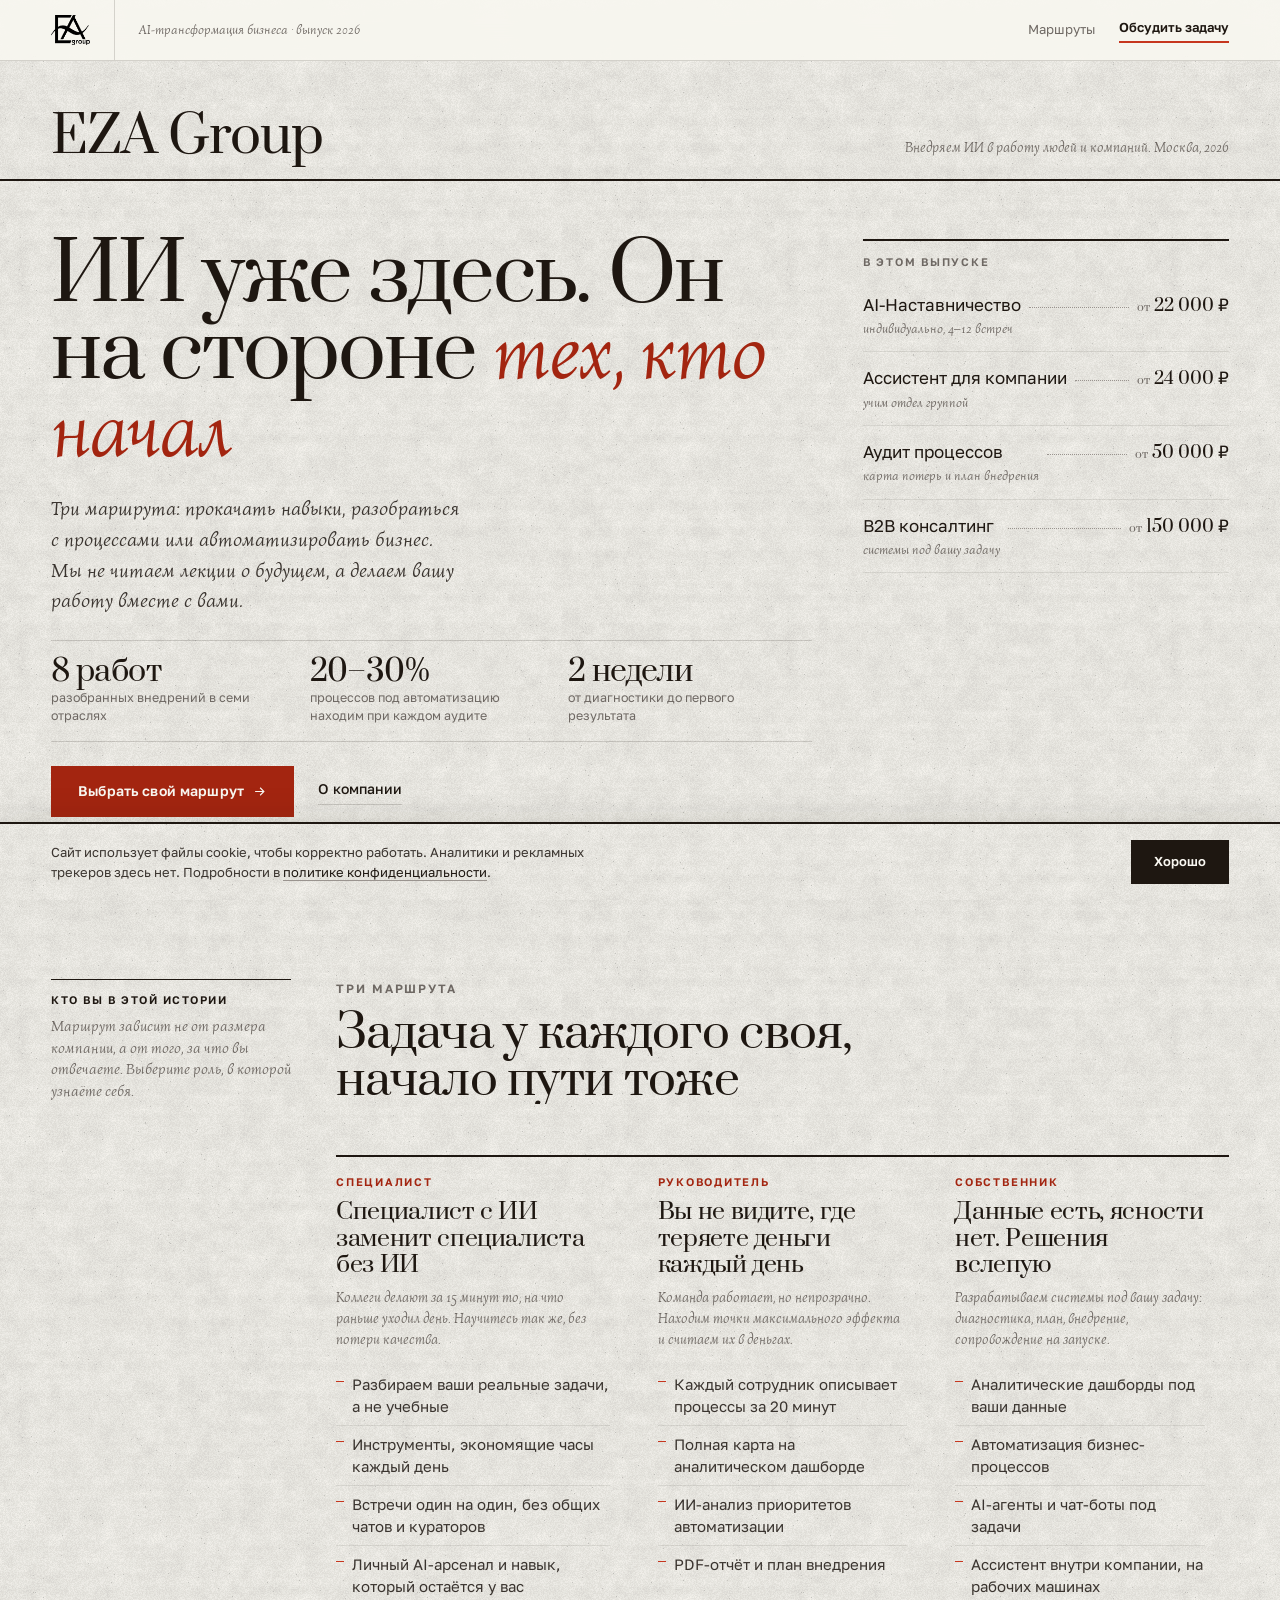
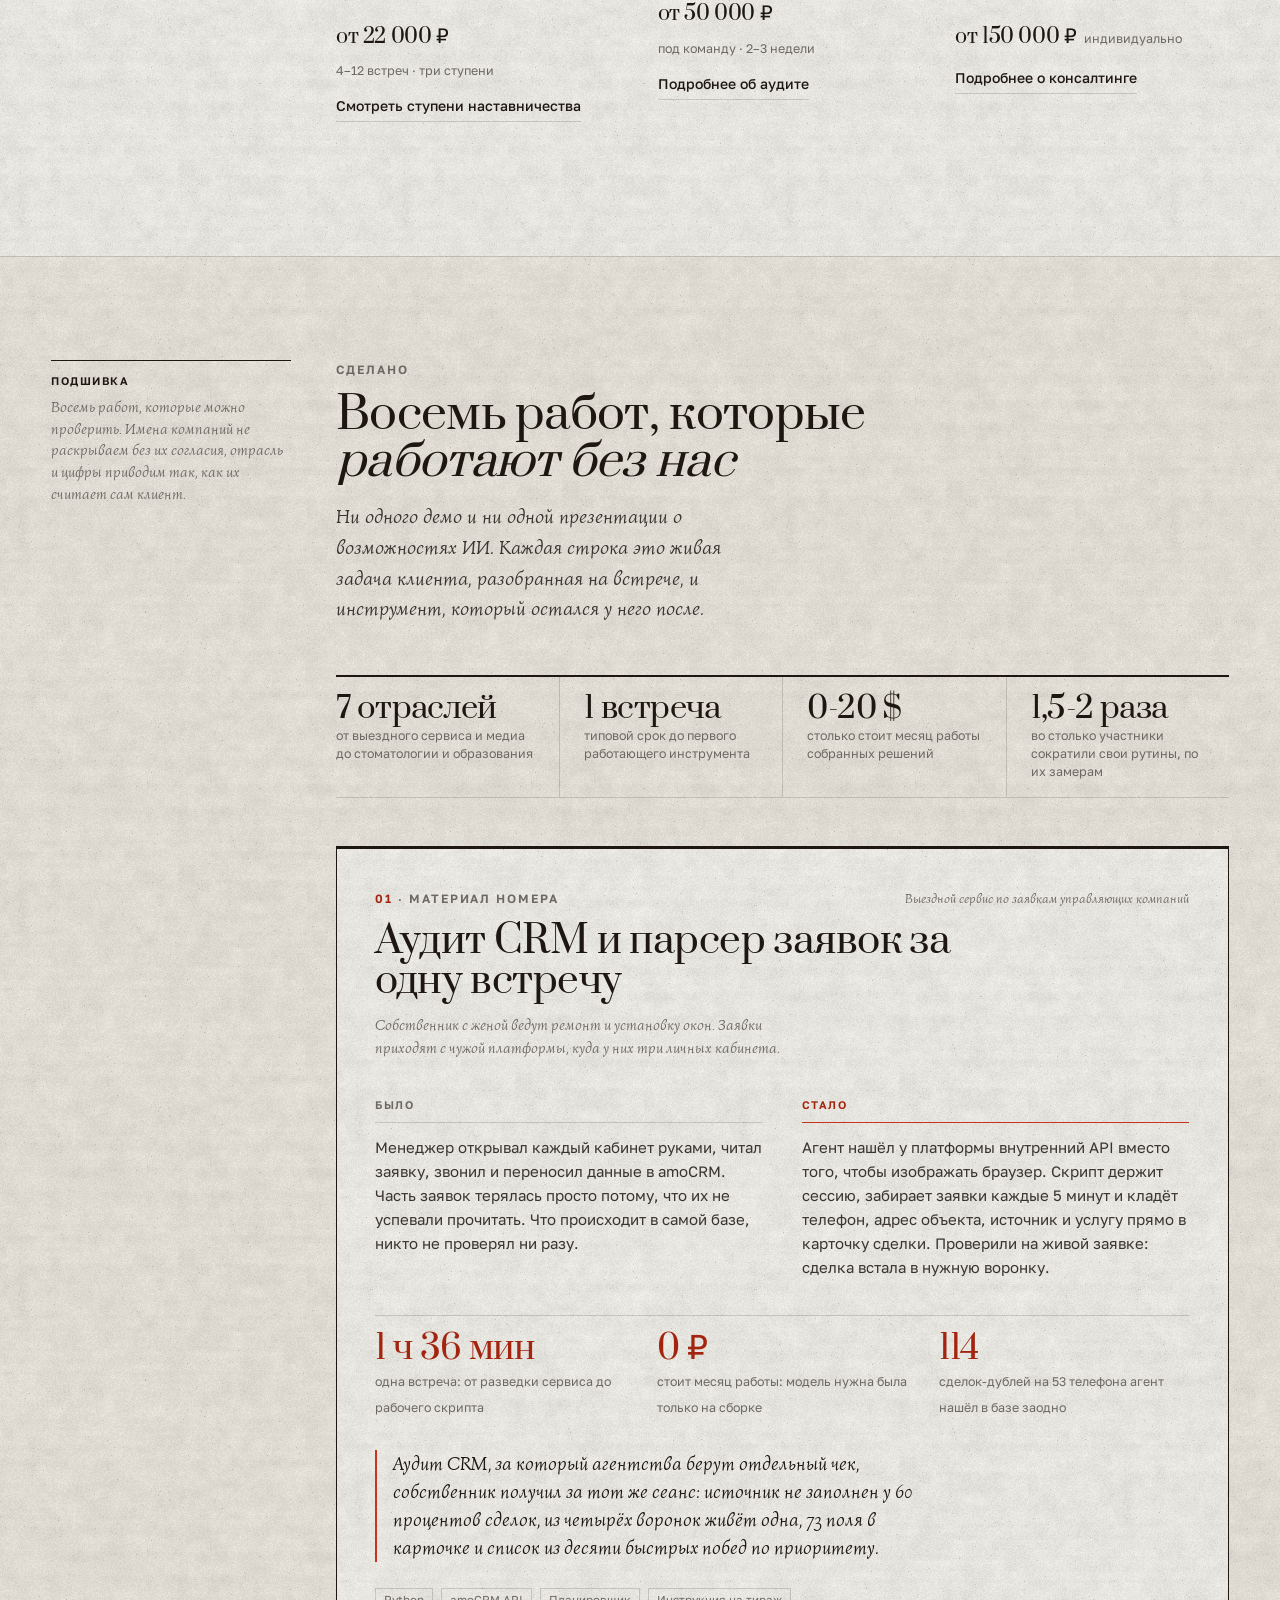
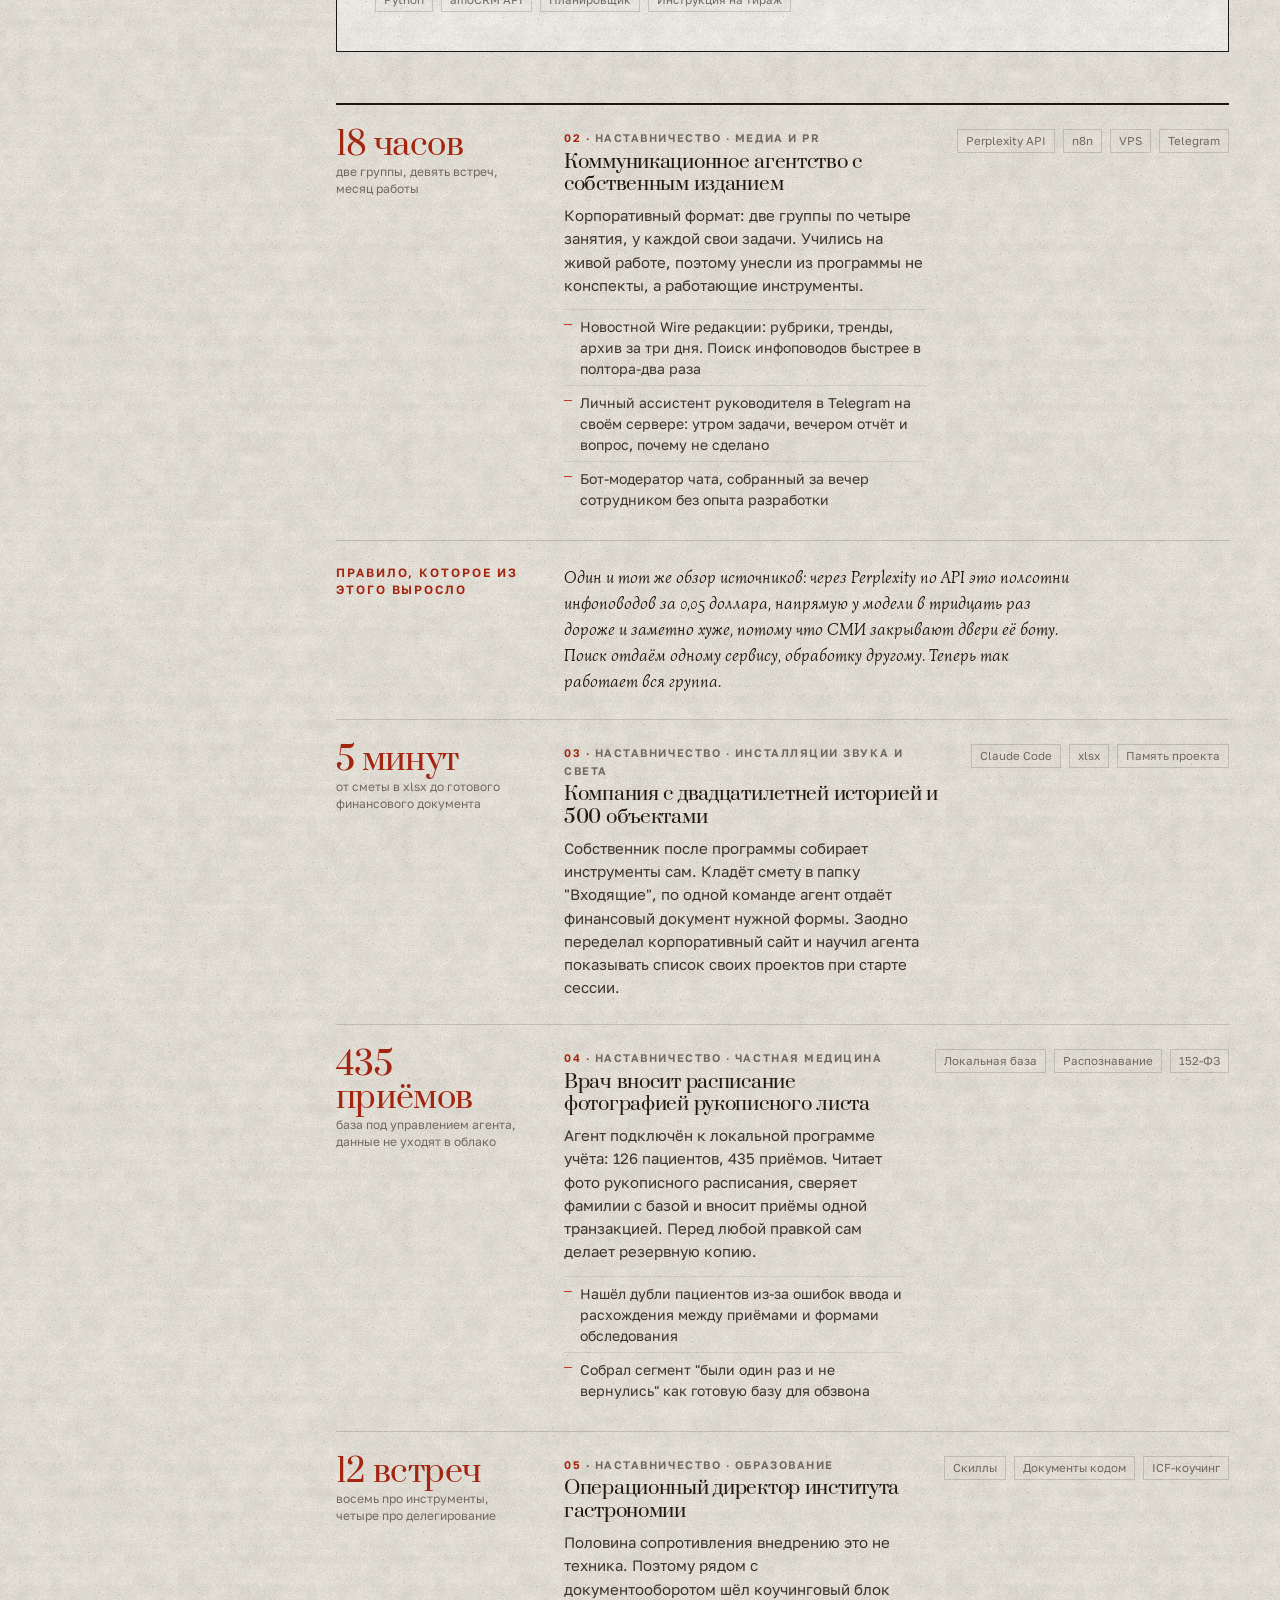
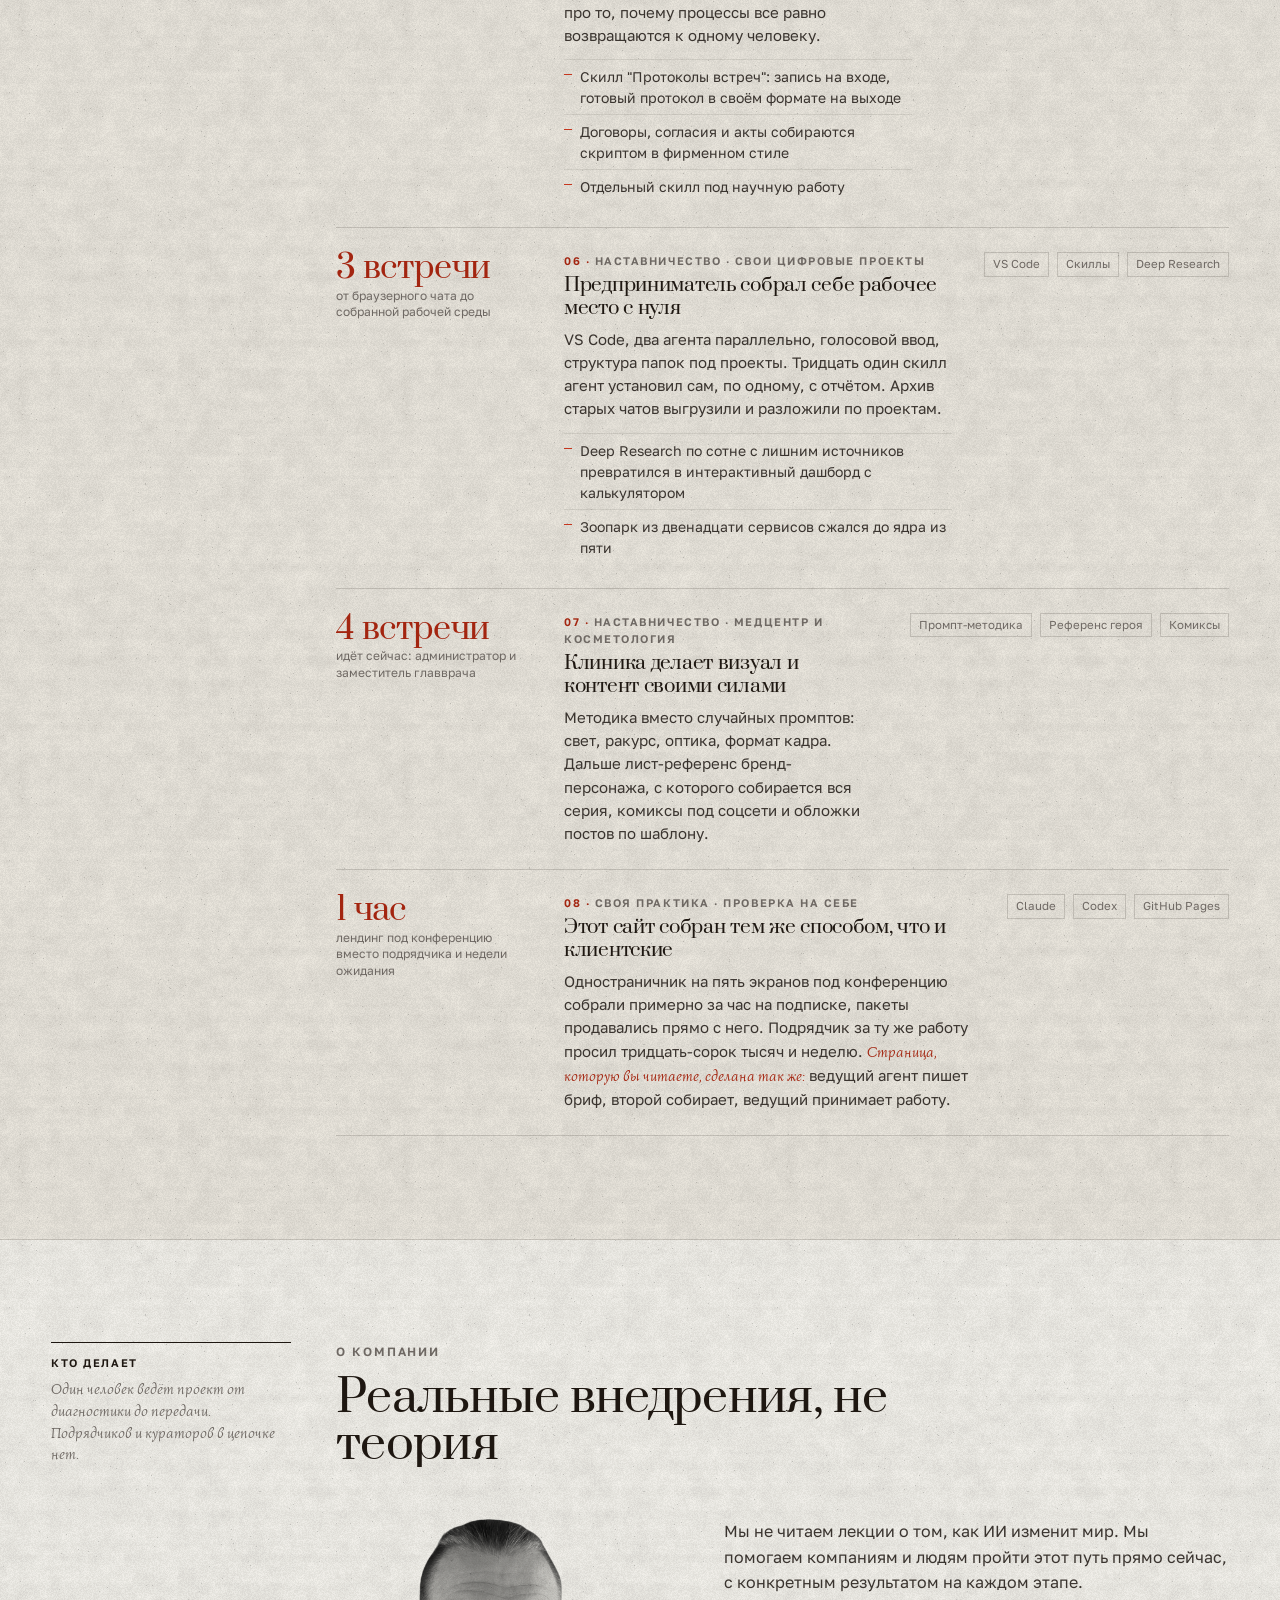
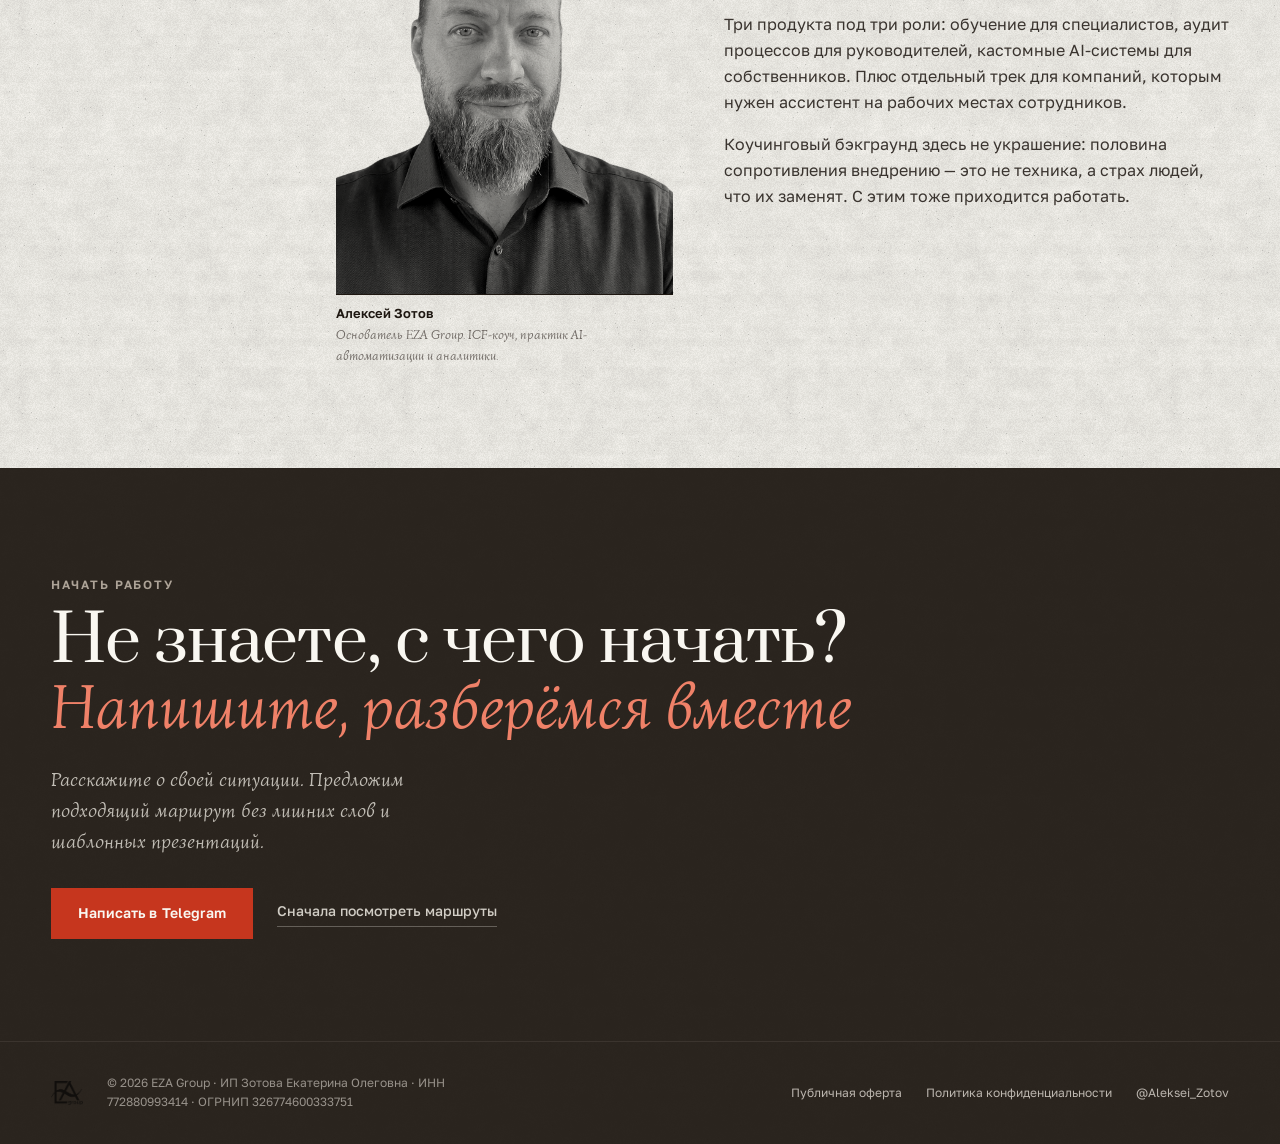
==== commit 704dcdd3: "Refactor project section and update descriptions Updated project descriptions and adjusted layout st" ====
--- a/index.html
+++ b/index.html
@@ -104,29 +104,120 @@
 .role-price b { font-family: var(--font-display); font-weight: 400; font-size: 1.25rem; color: var(--ink); letter-spacing: -0.02em; white-space: nowrap; }
 .role-price span { font-size: 0.78rem; color: var(--muted); }
 
-/* ── ПРОЕКТЫ ────────────────────────────────────────────────────── */
-
-.projects { border-top: 2px solid var(--ink); }
+/* ── ПОДШИВКА: СВОДКА ───────────────────────────────────────────
+   Четыре числа перед списком работ: читатель понимает масштаб
+   раньше, чем начнёт читать строки. */
+
+.sum {
+  display: grid; grid-template-columns: repeat(auto-fit, minmax(min(200px, 100%), 1fr));
+  border-top: 2px solid var(--ink); border-bottom: 1px solid var(--rule);
+  margin-bottom: clamp(28px, 4vw, 48px);
+}
+.sum-i { display: flex; flex-direction: column; gap: 3px; padding: var(--space-md) var(--space-lg) var(--space-md) 0; }
+.sum-i + .sum-i { border-inline-start: 1px solid var(--rule); padding-inline-start: var(--space-lg); }
+.sum-i b { font-family: var(--font-display); font-weight: 400; font-size: clamp(1.5rem, 2.4vw, 2.125rem); line-height: 1; color: var(--ink); letter-spacing: -0.02em; }
+.sum-i span { font-size: 0.78rem; color: var(--muted); line-height: 1.45; }
+@media (max-width: 720px) {
+  .sum-i + .sum-i { border-inline-start: 0; border-top: 1px solid var(--rule-soft); padding-inline-start: 0; }
+}
+
+/* ── ПОДШИВКА: МАТЕРИАЛ НОМЕРА ──────────────────────────────────
+   Первая работа подана как вырезка, наклеенная на полосу: свой лист
+   бумаги поверх тонированной полосы, рамка, было и стало в две
+   колонки, под ними цифры и врезка-вывод. */
+
+.case {
+  background-color: var(--paper);
+  background-image: url('assets/paper-grain.png');
+  background-repeat: repeat; background-blend-mode: multiply;
+  border: 1px solid var(--ink); border-top: 3px solid var(--ink);
+  padding: clamp(22px, 3vw, 44px);
+  margin-bottom: clamp(32px, 4vw, 56px);
+}
+.case-top { display: flex; align-items: baseline; justify-content: space-between; gap: var(--space-md); flex-wrap: wrap; margin-bottom: var(--space-sm); }
+.case-top .kicker span { color: var(--red-deep); }
+.case-when { font-family: var(--font-note); font-style: italic; font-size: 0.8125rem; color: var(--muted); }
+.case h3 { font-size: clamp(1.625rem, 3vw, 2.5rem); line-height: 1.06; max-width: 24ch; margin-bottom: var(--space-sm); }
+.case-sub { font-family: var(--font-note); font-style: italic; font-size: clamp(0.9375rem, 1.2vw, 1.0625rem); line-height: 1.5; color: var(--muted); max-width: 60ch; }
+
+.ba { display: grid; grid-template-columns: minmax(0, 1fr) minmax(0, 1fr); gap: clamp(20px, 3vw, 48px); margin-top: clamp(22px, 3vw, 36px); }
+.ba-t { display: block; font-size: 0.6875rem; font-weight: 600; letter-spacing: 0.14em; text-transform: uppercase; color: var(--muted); padding-bottom: var(--space-xs); margin-bottom: var(--space-sm); border-bottom: 1px solid var(--rule); }
+.ba-now .ba-t { color: var(--red-deep); border-bottom-color: var(--red); }
+.ba p { font-size: 0.9375rem; line-height: 1.6; color: var(--ink-soft); }
+@media (max-width: 680px) { .ba { grid-template-columns: minmax(0, 1fr); gap: var(--space-lg); } }
+
+.case-nums {
+  list-style: none; display: grid; grid-template-columns: repeat(auto-fit, minmax(min(180px, 100%), 1fr));
+  gap: var(--space-md) clamp(16px, 2.5vw, 36px);
+  margin-top: clamp(22px, 3vw, 36px); padding-top: var(--space-md); border-top: 1px solid var(--rule);
+}
+.case-nums b { display: block; overflow-wrap: normal; font-family: var(--font-display); font-weight: 400; font-size: clamp(1.5rem, 2.6vw, 2.25rem); line-height: 1; color: var(--red-deep); letter-spacing: -0.02em; margin-bottom: 3px; }
+.case-nums span { font-size: 0.78rem; color: var(--muted); line-height: 1.45; }
+
+.case-q {
+  margin-top: clamp(20px, 2.6vw, 30px);
+  padding-inline-start: var(--space-md); border-inline-start: 2px solid var(--red);
+  font-family: var(--font-note); font-style: italic;
+  font-size: clamp(1.0625rem, 1.5vw, 1.3125rem); line-height: 1.45; color: var(--ink); max-width: 62ch;
+}
+.case .proj-stack { margin-top: clamp(18px, 2.4vw, 26px); }
+
+/* ── ПОДШИВКА: СТРОКИ ───────────────────────────────────────────
+   Оглавление подшивки: слева цифра результата, дальше сама работа,
+   справа чем сделано. Нумерация идёт счётчиком, материал номера
+   занял первый номер, поэтому счётчик стартует с единицы. */
+
+.projects { border-top: 2px solid var(--ink); counter-reset: proj 1; }
 .proj {
-  display: grid; grid-template-columns: 170px minmax(0, 1fr) auto;
+  display: grid; grid-template-columns: 196px minmax(0, 1fr) auto;
   gap: var(--space-md) clamp(16px, 2.5vw, 36px);
   padding-block: var(--space-lg); border-bottom: 1px solid var(--rule);
   transition: background .25s var(--ease);
 }
-.proj:hover { background: color-mix(in oklch, var(--paper-2) 60%, transparent); }
+.proj:hover { background: color-mix(in oklch, var(--paper) 70%, transparent); }
 .proj-m { display: flex; flex-direction: column; gap: 2px; }
-.proj-m b { font-family: var(--font-display); font-weight: 400; font-size: clamp(1.75rem, 2.8vw, 2.5rem); line-height: 1; color: var(--red-deep); letter-spacing: -0.02em; }
+.proj-m b { font-family: var(--font-display); font-weight: 400; font-size: clamp(1.625rem, 2.5vw, 2.25rem); line-height: 1.04; color: var(--red-deep); letter-spacing: -0.02em; overflow-wrap: normal; hyphens: none; }
 .proj-m span { font-size: 0.75rem; color: var(--muted); line-height: 1.4; }
 .proj-b { min-width: 0; }
 .proj-tag { font-size: 0.6875rem; font-weight: 600; letter-spacing: .14em; text-transform: uppercase; color: var(--muted); display: block; margin-bottom: var(--space-2xs); }
+.proj-tag::before { counter-increment: proj; content: counter(proj, decimal-leading-zero) " · "; color: var(--red-deep); }
 .proj h3 { font-size: 1.1875rem; line-height: 1.2; margin-bottom: var(--space-xs); }
+/* тонкая киноварная подчёркивающая линия набегает под заголовком:
+   ряд отзывается на курсор, но страница остаётся неподвижной */
+.proj h3 span { display: inline; background-image: linear-gradient(var(--red), var(--red)); background-repeat: no-repeat; background-position: 0 100%; background-size: 0 1px; transition: background-size .38s var(--ease); padding-bottom: 2px; }
+.proj:hover h3 span, .proj:focus-within h3 span { background-size: 100% 1px; }
 .proj p { font-size: 0.9375rem; line-height: 1.55; color: var(--ink-soft); max-width: 62ch; }
+.proj p i { font-family: var(--font-note); font-style: italic; color: var(--red-deep); }
+
+/* что осталось у клиента: короткие строки с киноварной насечкой */
+.proj-out { list-style: none; margin-top: var(--space-sm); max-width: 62ch; }
+.proj-out li { position: relative; font-size: 0.875rem; line-height: 1.5; color: var(--ink-soft); padding-block: 6px; padding-inline-start: 16px; border-top: 1px solid var(--rule-soft); }
+.proj-out li::before { content: ''; position: absolute; inset-inline-start: 0; top: 14px; width: 8px; height: 1px; background: var(--red); }
+
 .proj-stack { display: flex; gap: var(--space-xs); flex-wrap: wrap; align-content: flex-start; }
-.proj-stack span { font-size: 0.72rem; color: var(--muted); border: 1px solid var(--rule); padding: 2px 8px; white-space: nowrap; }
+.proj-stack span { font-size: 0.72rem; color: var(--muted); border: 1px solid var(--rule); padding: 2px 8px; white-space: nowrap; transition: border-color .25s var(--ease), color .25s var(--ease); }
+.proj:hover .proj-stack span { border-color: var(--faint); color: var(--ink-soft); }
+
+/* правило, выросшее из работы: врезка в ту же сетку, без номера */
+.proj-note {
+  display: grid; grid-template-columns: 196px minmax(0, 1fr);
+  gap: var(--space-sm) clamp(16px, 2.5vw, 36px);
+  padding-block: var(--space-lg); border-bottom: 1px solid var(--rule);
+}
+.proj-note .kicker { color: var(--red-deep); line-height: 1.4; }
+.proj-note p { font-family: var(--font-note); font-style: italic; font-size: clamp(1rem, 1.35vw, 1.1875rem); line-height: 1.5; color: var(--ink); max-width: 64ch; }
+
 @media (max-width: 860px) {
-  .proj { grid-template-columns: minmax(0, 1fr); }
+  .proj, .proj-note { grid-template-columns: minmax(0, 1fr); }
   .proj-stack { grid-column: 1; }
 }
+
+/* ── ПЕЧАТЬ СТРОК ───────────────────────────────────────────────
+   Строки проявляются по мере прокрутки, как оттиск по бумаге.
+   Скрывающий класс вешает только скрипт: без JS и при отключённой
+   анимации подшивка видна сразу. */
+.projects.roll .proj, .projects.roll .proj-note { opacity: 0; transform: translateY(12px); }
+.projects.roll .is-set { opacity: 1; transform: none; transition: opacity .55s var(--ease), transform .55s var(--ease); }
 
 /* ── РАЗВОРОТ О КОМПАНИИ ────────────────────────────────────────── */
 
@@ -173,7 +264,7 @@
       <p class="lead front-lead">Три маршрута: прокачать навыки, разобраться с процессами или автоматизировать бизнес. Мы не читаем лекции о будущем, а делаем вашу работу вместе с вами.</p>
 
       <div class="front-nums">
-        <span class="front-num"><b>8 работ</b><span>внедрений на восьми разных рынках</span></span>
+        <span class="front-num"><b>8 работ</b><span>разобранных внедрений в семи отраслях</span></span>
         <span class="front-num"><b>20–30%</b><span>процессов под автоматизацию находим при каждом аудите</span></span>
         <span class="front-num"><b>2 недели</b><span>от диагностики до первого результата</span></span>
       </div>
@@ -279,94 +370,145 @@
   <div class="spread">
     <aside class="marg">
       <b>Подшивка</b>
-      Наставничество и проекты. Имена компаний не раскрываем без их согласия, цифры приведены так, как их считает сам клиент.
+      Восемь работ, которые можно проверить. Имена компаний не раскрываем без их согласия, отрасль и цифры приводим так, как их считает сам клиент.
     </aside>
     <div class="col">
       <div class="band-head">
         <span class="kicker">Сделано</span>
-        <h2>Восемь работ на восьми разных рынках</h2>
-        <p class="lead">Часть — программы наставничества, часть — собранные под клиента системы. Всё из реальной работы, а не из презентации о возможностях ИИ.</p>
-      </div>
+        <h2>Восемь работ, которые <em>работают без нас</em></h2>
+        <p class="lead">Ни одного демо и ни одной презентации о возможностях ИИ. Каждая строка это живая задача клиента, разобранная на встрече, и инструмент, который остался у него после.</p>
+      </div>
+
+      <div class="sum">
+        <span class="sum-i"><b>7 отраслей</b><span>от выездного сервиса и медиа до стоматологии и образования</span></span>
+        <span class="sum-i"><b>1 встреча</b><span>типовой срок до первого работающего инструмента</span></span>
+        <span class="sum-i"><b>0-20 $</b><span>столько стоит месяц работы собранных решений</span></span>
+        <span class="sum-i"><b>1,5-2 раза</b><span>во столько участники сократили свои рутины, по их замерам</span></span>
+      </div>
+
+      <article class="case">
+        <div class="case-top">
+          <span class="kicker"><span>01</span> · Материал номера</span>
+          <span class="case-when">Выездной сервис по заявкам управляющих компаний</span>
+        </div>
+        <h3>Аудит CRM и парсер заявок за одну встречу</h3>
+        <p class="case-sub">Собственник с женой ведут ремонт и установку окон. Заявки приходят с чужой платформы, куда у них три личных кабинета.</p>
+
+        <div class="ba">
+          <div class="ba-col">
+            <span class="ba-t">Было</span>
+            <p>Менеджер открывал каждый кабинет руками, читал заявку, звонил и переносил данные в amoCRM. Часть заявок терялась просто потому, что их не успевали прочитать. Что происходит в самой базе, никто не проверял ни разу.</p>
+          </div>
+          <div class="ba-col ba-now">
+            <span class="ba-t">Стало</span>
+            <p>Агент нашёл у платформы внутренний API вместо того, чтобы изображать браузер. Скрипт держит сессию, забирает заявки каждые 5 минут и кладёт телефон, адрес объекта, источник и услугу прямо в карточку сделки. Проверили на живой заявке: сделка встала в нужную воронку.</p>
+          </div>
+        </div>
+
+        <ul class="case-nums">
+          <li><b>1 ч 36 мин</b><span>одна встреча: от разведки сервиса до рабочего скрипта</span></li>
+          <li><b>0 ₽</b><span>стоит месяц работы: модель нужна была только на сборке</span></li>
+          <li><b>114</b><span>сделок-дублей на 53 телефона агент нашёл в базе заодно</span></li>
+        </ul>
+
+        <p class="case-q">Аудит CRM, за который агентства берут отдельный чек, собственник получил за тот же сеанс: источник не заполнен у 60 процентов сделок, из четырёх воронок живёт одна, 73 поля в карточке и список из десяти быстрых побед по приоритету.</p>
+
+        <span class="proj-stack"><span>Python</span><span>amoCRM API</span><span>Планировщик</span><span>Инструкция на тираж</span></span>
+      </article>
 
       <div class="projects">
+
         <article class="proj">
-          <span class="proj-m"><b>2 группы</b><span>обучены отделами</span></span>
+          <span class="proj-m"><b>18 часов</b><span>две группы, девять встреч, месяц работы</span></span>
           <div class="proj-b">
-            <span class="proj-tag">Наставничество · агентство</span>
-            <h3>PR- и SMM-агентство, до 10 человек</h3>
-            <p>Корпоративный формат: две группы по четыре занятия под задачи своего отдела, плюс настройка рабочего места каждому.</p>
-          </div>
-          <span class="proj-stack"><span>Корпоративный формат</span><span>VS Code</span><span>Скиллы</span></span>
+            <span class="proj-tag">Наставничество · медиа и PR</span>
+            <h3><span>Коммуникационное агентство с собственным изданием</span></h3>
+            <p>Корпоративный формат: две группы по четыре занятия, у каждой свои задачи. Учились на живой работе, поэтому унесли из программы не конспекты, а работающие инструменты.</p>
+            <ul class="proj-out">
+              <li>Новостной Wire редакции: рубрики, тренды, архив за три дня. Поиск инфоповодов быстрее в полтора-два раза</li>
+              <li>Личный ассистент руководителя в Telegram на своём сервере: утром задачи, вечером отчёт и вопрос, почему не сделано</li>
+              <li>Бот-модератор чата, собранный за вечер сотрудником без опыта разработки</li>
+            </ul>
+          </div>
+          <span class="proj-stack"><span>Perplexity API</span><span>n8n</span><span>VPS</span><span>Telegram</span></span>
         </article>
 
+        <aside class="proj-note">
+          <span class="kicker">Правило, которое из этого выросло</span>
+          <p>Один и тот же обзор источников: через Perplexity по API это полсотни инфоповодов за 0,05 доллара, напрямую у модели в тридцать раз дороже и заметно хуже, потому что СМИ закрывают двери её боту. Поиск отдаём одному сервису, обработку другому. Теперь так работает вся группа.</p>
+        </aside>
+
         <article class="proj">
-          <span class="proj-m"><b>32 встречи</b><span>длинная программа</span></span>
+          <span class="proj-m"><b>5 минут</b><span>от сметы в xlsx до готового финансового документа</span></span>
           <div class="proj-b">
-            <span class="proj-tag">Наставничество · сеть</span>
-            <h3>Сеть салонов, санаторий и обучающий проект</h3>
-            <p>Индивидуальная программа на три направления бизнеса сразу: контент, аналитика и внутренние регламенты.</p>
-          </div>
-          <span class="proj-stack"><span>Индивидуально</span><span>Аналитика</span><span>Контент</span></span>
+            <span class="proj-tag">Наставничество · инсталляции звука и света</span>
+            <h3><span>Компания с двадцатилетней историей и 500 объектами</span></h3>
+            <p>Собственник после программы собирает инструменты сам. Кладёт смету в папку "Входящие", по одной команде агент отдаёт финансовый документ нужной формы. Заодно переделал корпоративный сайт и научил агента показывать список своих проектов при старте сессии.</p>
+          </div>
+          <span class="proj-stack"><span>Claude Code</span><span>xlsx</span><span>Память проекта</span></span>
         </article>
 
         <article class="proj">
-          <span class="proj-m"><b>3 встречи</b><span>по два часа</span></span>
+          <span class="proj-m"><b>435 приёмов</b><span>база под управлением агента, данные не уходят в облако</span></span>
           <div class="proj-b">
-            <span class="proj-tag">Наставничество · монтаж</span>
-            <h3>Монтажная компания</h3>
-            <p>Ассистент поставлен на рабочие машины: работает с файлами компании, помнит контекст и забирает документооборот.</p>
-          </div>
-          <span class="proj-stack"><span>Claude Code</span><span>Память</span><span>MCP</span></span>
+            <span class="proj-tag">Наставничество · частная медицина</span>
+            <h3><span>Врач вносит расписание фотографией рукописного листа</span></h3>
+            <p>Агент подключён к локальной программе учёта: 126 пациентов, 435 приёмов. Читает фото рукописного расписания, сверяет фамилии с базой и вносит приёмы одной транзакцией. Перед любой правкой сам делает резервную копию.</p>
+            <ul class="proj-out">
+              <li>Нашёл дубли пациентов из-за ошибок ввода и расхождения между приёмами и формами обследования</li>
+              <li>Собрал сегмент "были один раз и не вернулись" как готовую базу для обзвона</li>
+            </ul>
+          </div>
+          <span class="proj-stack"><span>Локальная база</span><span>Распознавание</span><span>152-ФЗ</span></span>
         </article>
 
         <article class="proj">
-          <span class="proj-m"><b>0 кликов</b><span>от голосового до встречи в календаре</span></span>
+          <span class="proj-m"><b>12 встреч</b><span>восемь про инструменты, четыре про делегирование</span></span>
           <div class="proj-b">
-            <span class="proj-tag">Проект · сервис</span>
-            <h3>Телеграм-бот с голосовым вводом</h3>
-            <p>Принимает голос, текст и фото, распознаёт речь и сам ведёт календарь встреч. Собран на встречах с клиентом.</p>
-          </div>
-          <span class="proj-stack"><span>n8n</span><span>Whisper</span><span>AI Agent</span></span>
+            <span class="proj-tag">Наставничество · образование</span>
+            <h3><span>Операционный директор института гастрономии</span></h3>
+            <p>Половина сопротивления внедрению это не техника. Поэтому рядом с документооборотом шёл коучинговый блок про то, почему процессы все равно возвращаются к одному человеку.</p>
+            <ul class="proj-out">
+              <li>Скилл "Протоколы встреч": запись на входе, готовый протокол в своём формате на выходе</li>
+              <li>Договоры, согласия и акты собираются скриптом в фирменном стиле</li>
+              <li>Отдельный скилл под научную работу</li>
+            </ul>
+          </div>
+          <span class="proj-stack"><span>Скиллы</span><span>Документы кодом</span><span>ICF-коучинг</span></span>
         </article>
 
         <article class="proj">
-          <span class="proj-m"><b>2 в день</b><span>постов без участия автора</span></span>
+          <span class="proj-m"><b>3 встречи</b><span>от браузерного чата до собранной рабочей среды</span></span>
           <div class="proj-b">
-            <span class="proj-tag">Проект · личный бренд</span>
-            <h3>Эксперт с авторским каналом</h3>
-            <p>n8n и GPT-4: темы из списка интересов, стиль автора, контент выходит автоматически.</p>
-          </div>
-          <span class="proj-stack"><span>n8n</span><span>GPT-4</span><span>Telegram API</span></span>
+            <span class="proj-tag">Наставничество · свои цифровые проекты</span>
+            <h3><span>Предприниматель собрал себе рабочее место с нуля</span></h3>
+            <p>VS Code, два агента параллельно, голосовой ввод, структура папок под проекты. Тридцать один скилл агент установил сам, по одному, с отчётом. Архив старых чатов выгрузили и разложили по проектам.</p>
+            <ul class="proj-out">
+              <li>Deep Research по сотне с лишним источников превратился в интерактивный дашборд с калькулятором</li>
+              <li>Зоопарк из двенадцати сервисов сжался до ядра из пяти</li>
+            </ul>
+          </div>
+          <span class="proj-stack"><span>VS Code</span><span>Скиллы</span><span>Deep Research</span></span>
         </article>
 
         <article class="proj">
-          <span class="proj-m"><b>+30%</b><span>времени врача на приём</span></span>
+          <span class="proj-m"><b>4 встречи</b><span>идёт сейчас: администратор и заместитель главврача</span></span>
           <div class="proj-b">
-            <span class="proj-tag">Проект · медицина</span>
-            <h3>Врач-гомеопат: частная практика</h3>
-            <p>"Цифровой ординатор": ИИ собирает анамнез до визита, плюс поиск по медицинским книгам.</p>
-          </div>
-          <span class="proj-stack"><span>RAG</span><span>AI Interview</span><span>Med-Bot</span></span>
+            <span class="proj-tag">Наставничество · медцентр и косметология</span>
+            <h3><span>Клиника делает визуал и контент своими силами</span></h3>
+            <p>Методика вместо случайных промптов: свет, ракурс, оптика, формат кадра. Дальше лист-референс бренд-персонажа, с которого собирается вся серия, комиксы под соцсети и обложки постов по шаблону.</p>
+          </div>
+          <span class="proj-stack"><span>Промпт-методика</span><span>Референс героя</span><span>Комиксы</span></span>
         </article>
 
         <article class="proj">
-          <span class="proj-m"><b>−7 часов</b><span>рутины в неделю</span></span>
+          <span class="proj-m"><b>1 час</b><span>лендинг под конференцию вместо подрядчика и недели ожидания</span></span>
           <div class="proj-b">
-            <span class="proj-tag">Проект · психология</span>
-            <h3>Психолог-игропрактик: практика и блог</h3>
-            <p>Автозапись, оплаты, посты из голосовых сообщений и Midjourney для метафорических карт.</p>
-          </div>
-          <span class="proj-stack"><span>Midjourney</span><span>Voice-to-Text</span><span>Content Auto</span></span>
-        </article>
-
-        <article class="proj">
-          <span class="proj-m"><b>3 секунды</b><span>подбор аналогов</span></span>
-          <div class="proj-b">
-            <span class="proj-tag">Проект · автозапчасти</span>
-            <h3>РемКуб: магазин запчастей</h3>
-            <p>AI-бот-консультант с базой знаний: мгновенно сопоставляет автомобиль и запчасть.</p>
-          </div>
-          <span class="proj-stack"><span>AI Knowledge Base</span><span>Catalog Search</span></span>
+            <span class="proj-tag">Своя практика · проверка на себе</span>
+            <h3><span>Этот сайт собран тем же способом, что и клиентские</span></h3>
+            <p>Одностраничник на пять экранов под конференцию собрали примерно за час на подписке, пакеты продавались прямо с него. Подрядчик за ту же работу просил тридцать-сорок тысяч и неделю. <i>Страница, которую вы читаете, сделана так же:</i> ведущий агент пишет бриф, второй собирает, ведущий принимает работу.</p>
+          </div>
+          <span class="proj-stack"><span>Claude</span><span>Codex</span><span>GitHub Pages</span></span>
         </article>
       </div>
     </div>
@@ -473,6 +615,38 @@
 })();
 </script>
 
+
+<script>
+(function () {
+  'use strict';
+
+  // Подшивка: строки проявляются по мере прокрутки.
+  // Класс roll вешается только тогда, когда проявить их точно есть чем:
+  // нет IntersectionObserver или человек просил не двигать интерфейс, значит
+  // список остаётся видимым с самого начала.
+  var list = document.querySelector('.projects');
+  if (!list) { return; }
+  if (!('IntersectionObserver' in window)) { return; }
+  if (window.matchMedia('(prefers-reduced-motion: reduce)').matches) { return; }
+
+  var rows = list.querySelectorAll('.proj, .proj-note');
+  if (!rows.length) { return; }
+  list.classList.add('roll');
+
+  var io = new IntersectionObserver(function (entries) {
+    entries.forEach(function (e) {
+      if (!e.isIntersecting) { return; }
+      e.target.classList.add('is-set');
+      io.unobserve(e.target);
+    });
+  }, { threshold: 0.18, rootMargin: '0px 0px -6% 0px' });
+
+  rows.forEach(function (row, i) {
+    row.style.transitionDelay = Math.min(i, 4) * 60 + 'ms';
+    io.observe(row);
+  });
+})();
+</script>
 
 <div class="cookie" id="cookieBar" role="region" aria-label="Уведомление о файлах cookie">
   <p>Сайт использует файлы cookie, чтобы корректно работать. Аналитики и рекламных трекеров здесь нет. Подробности в <a href="privacy.html">политике конфиденциальности</a>.</p>
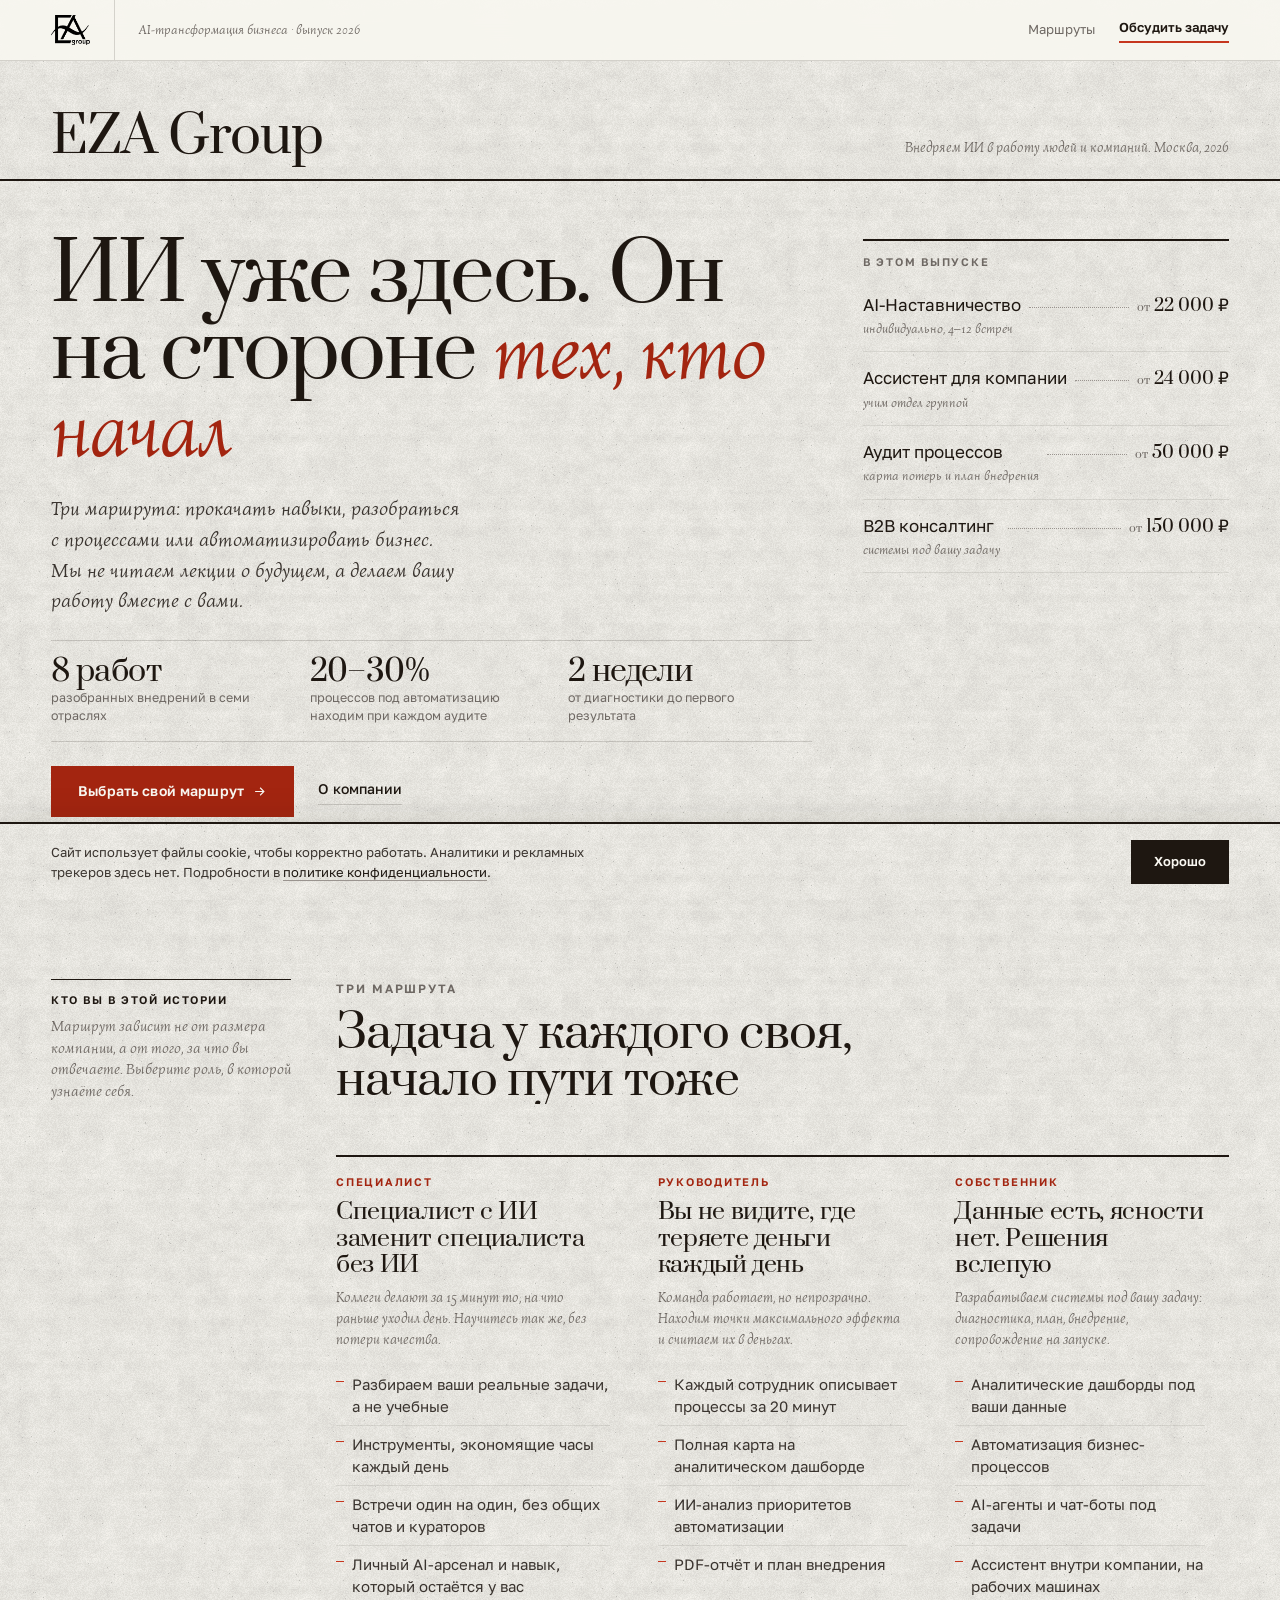
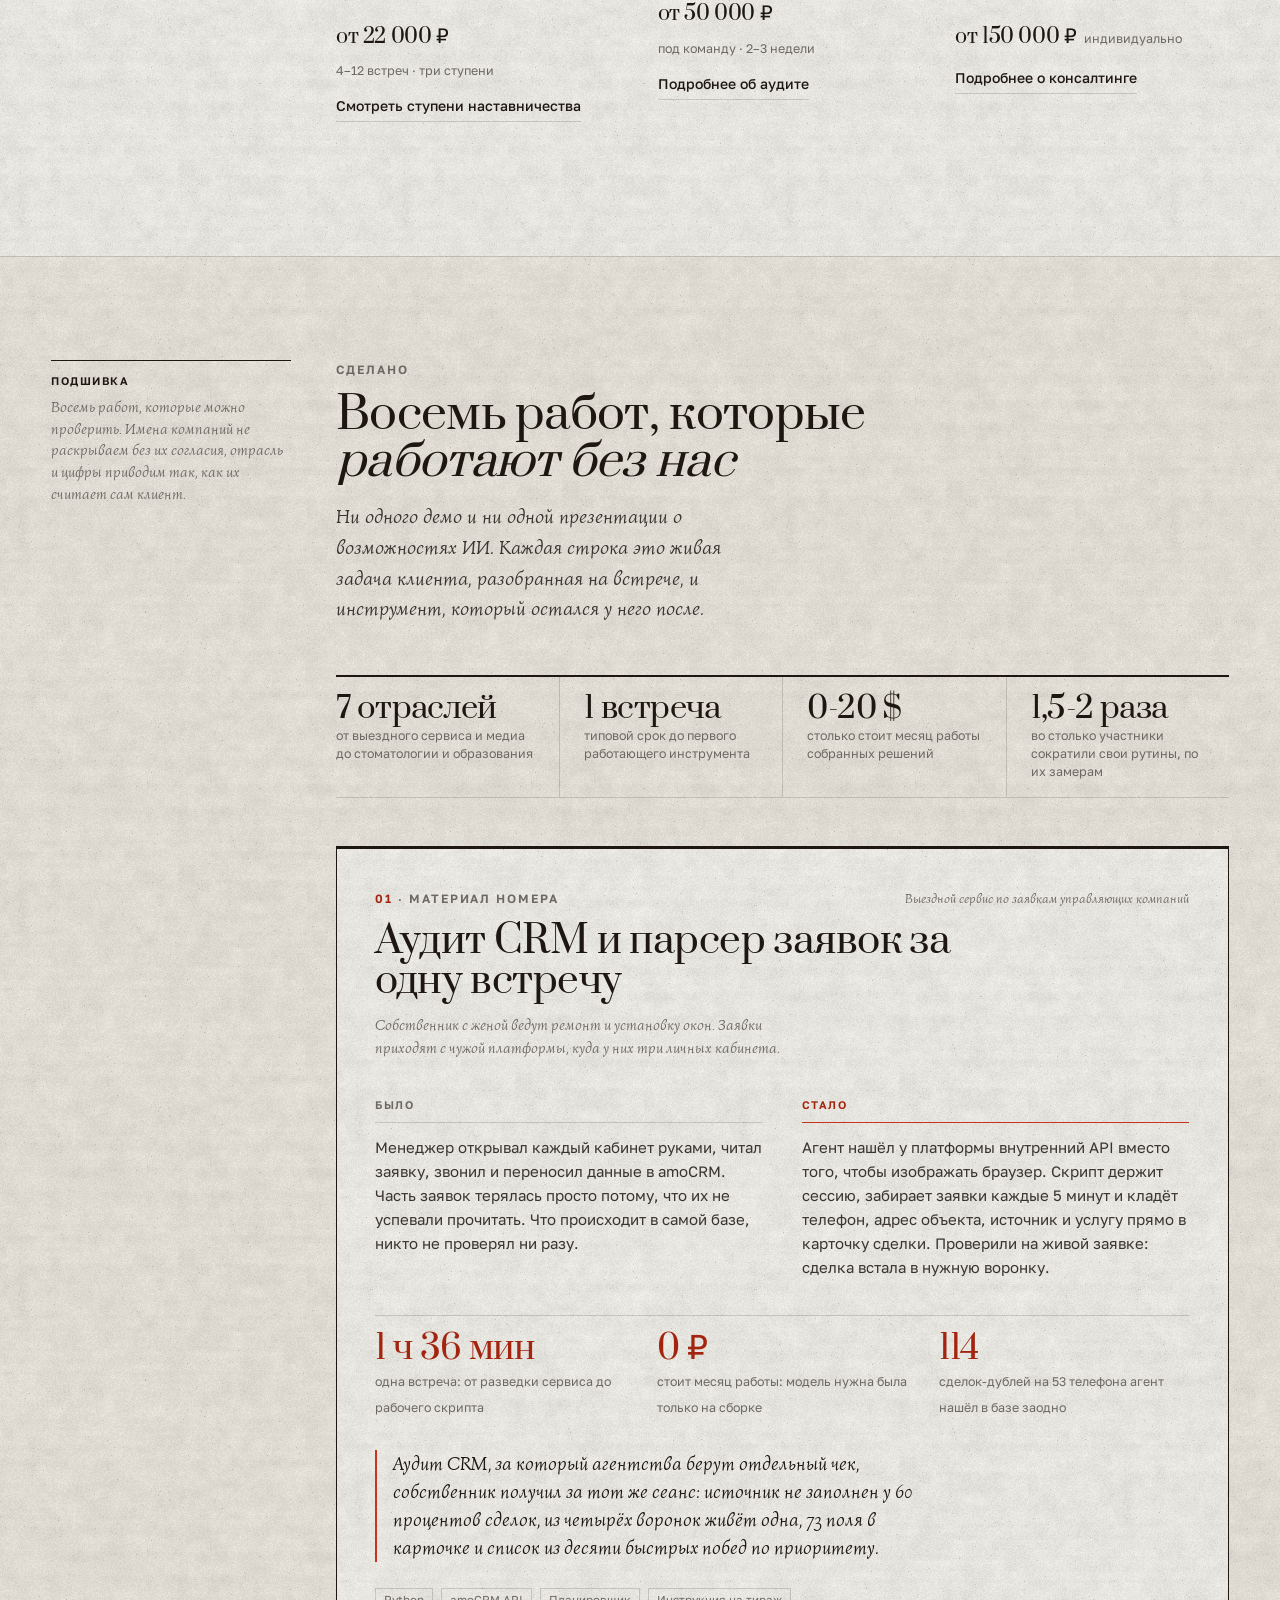
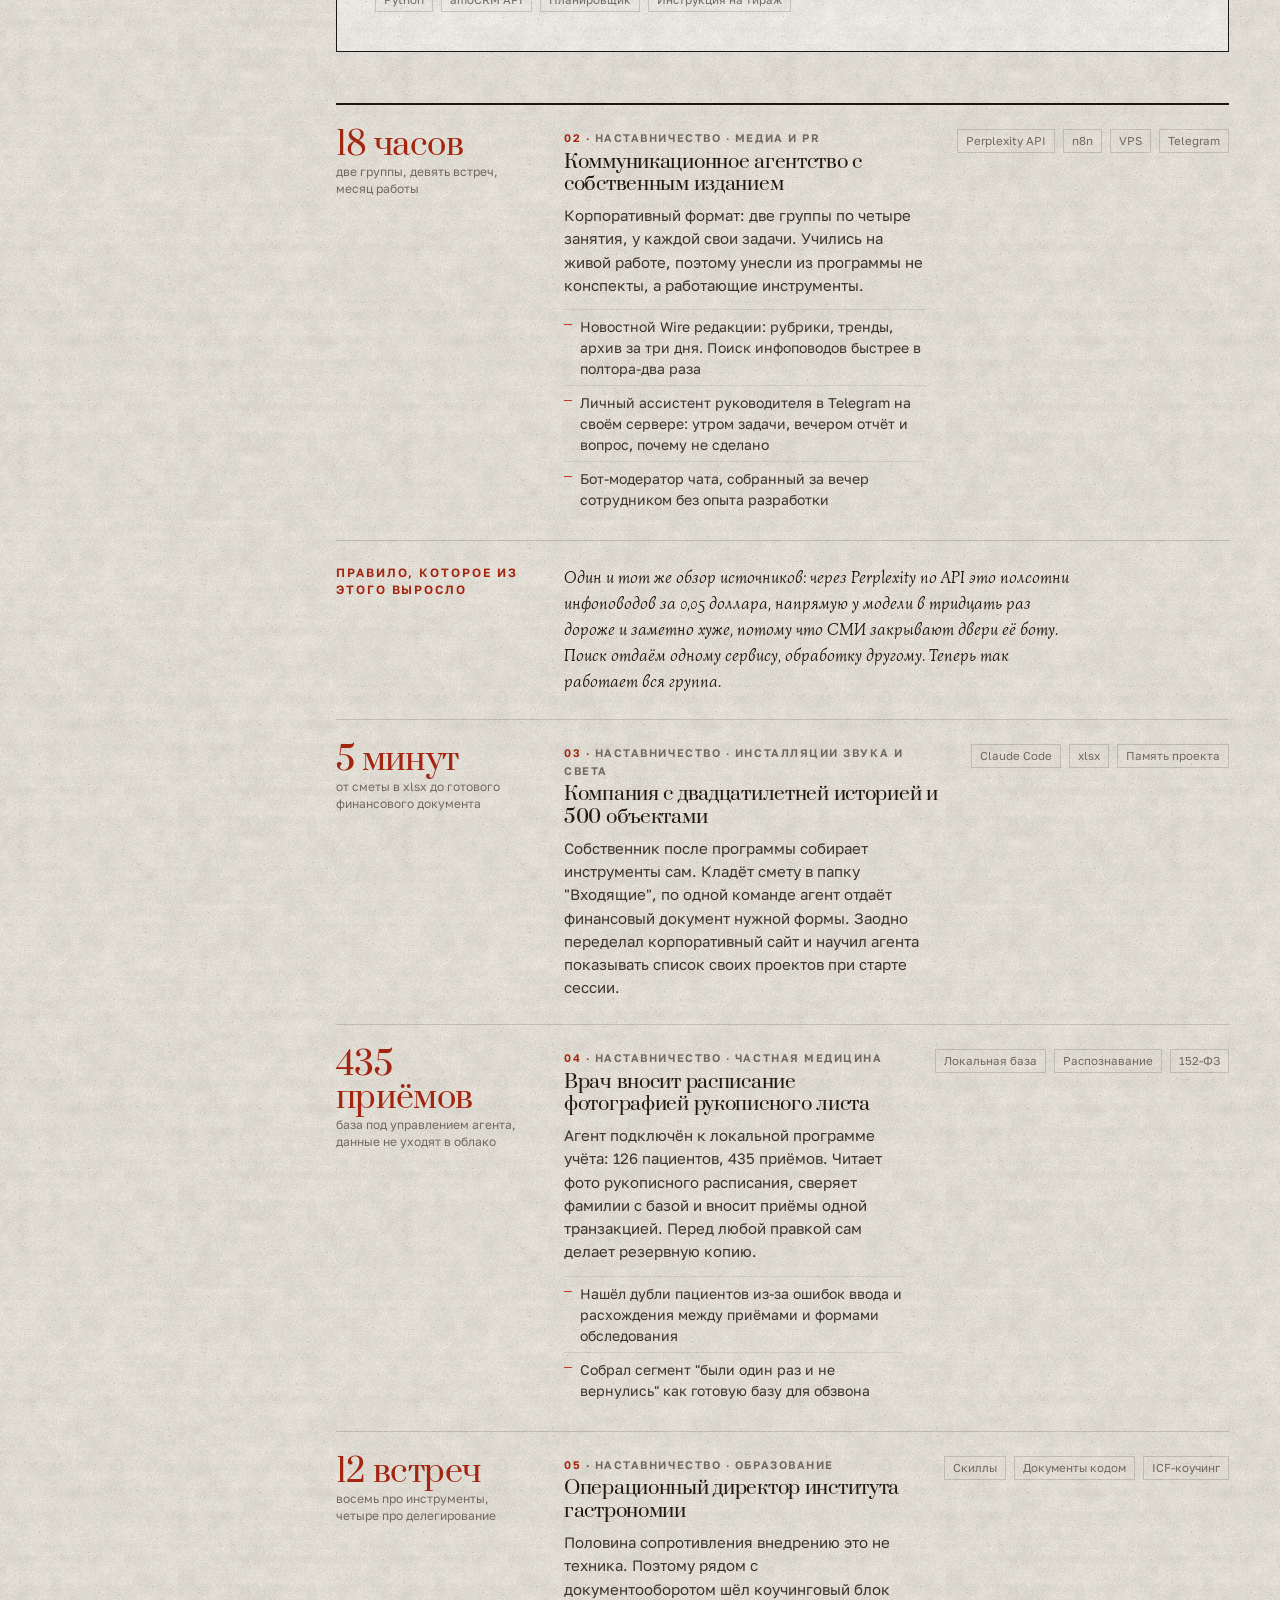
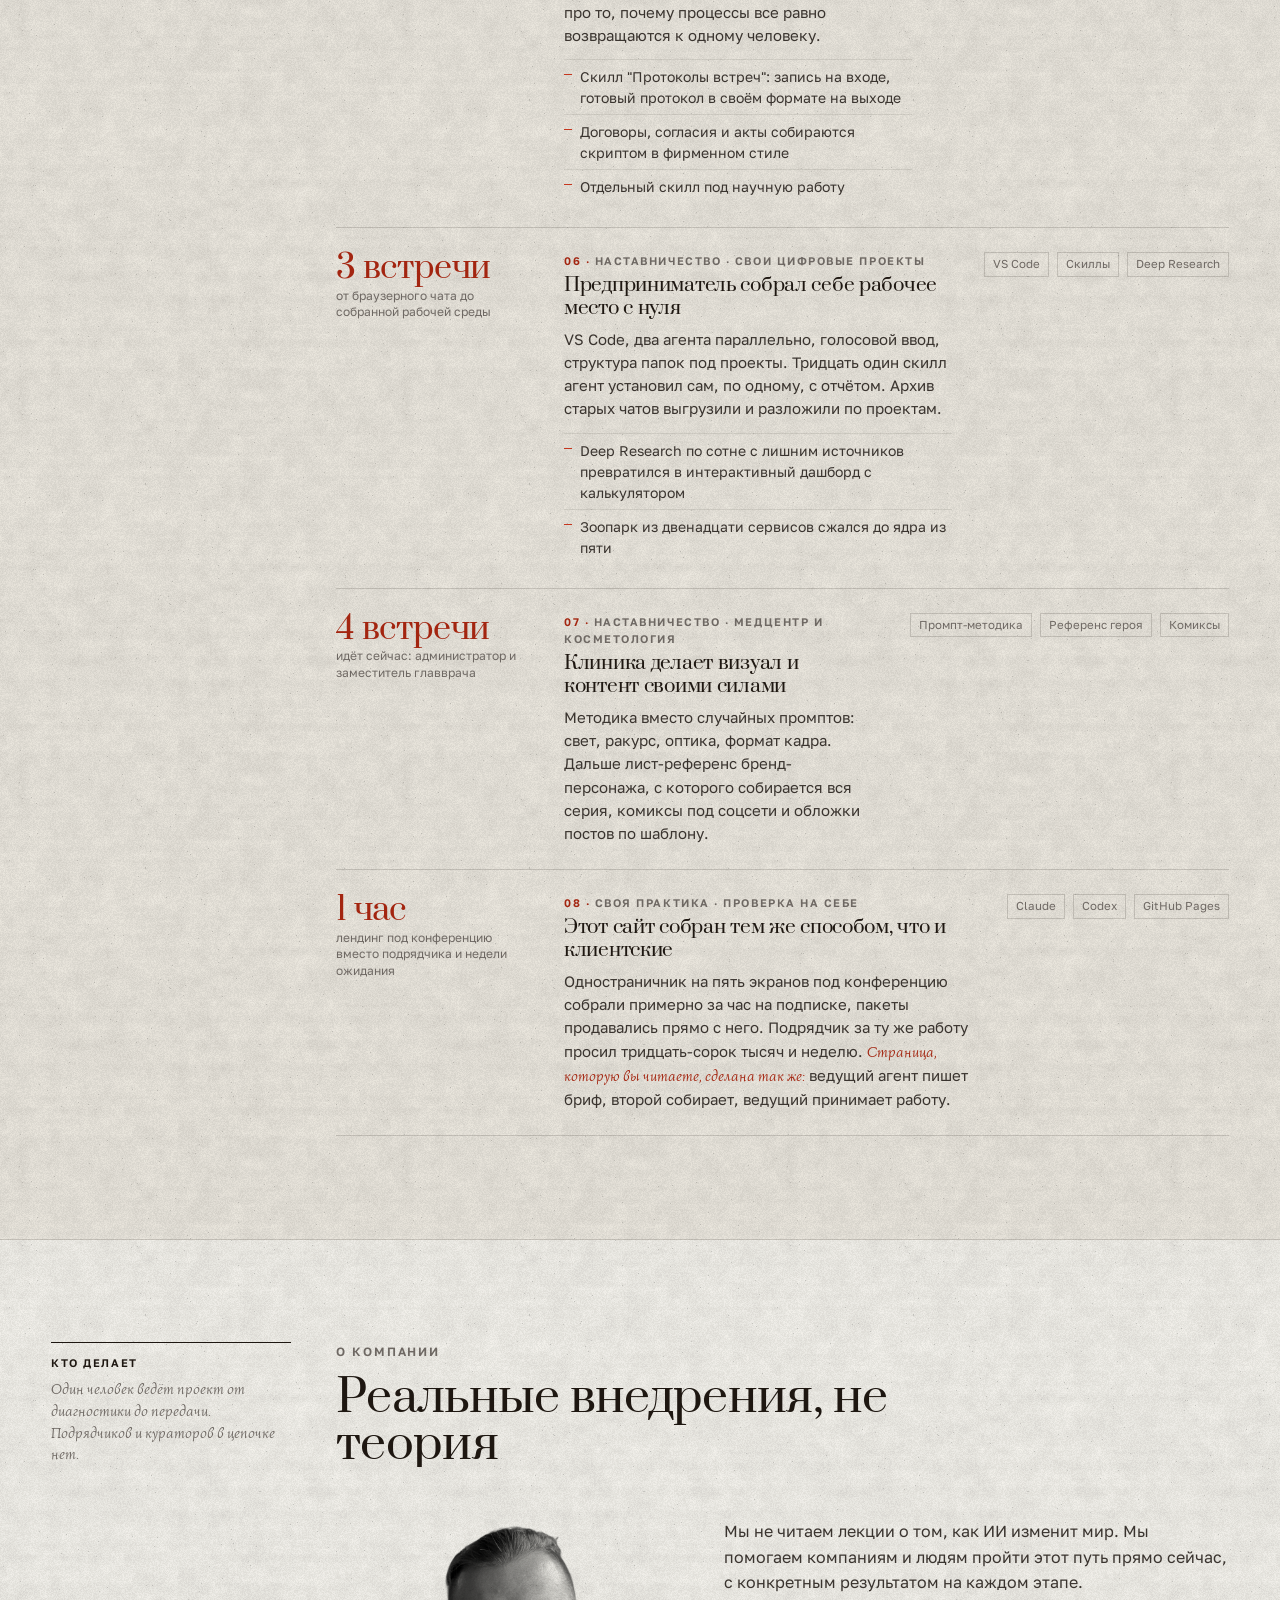
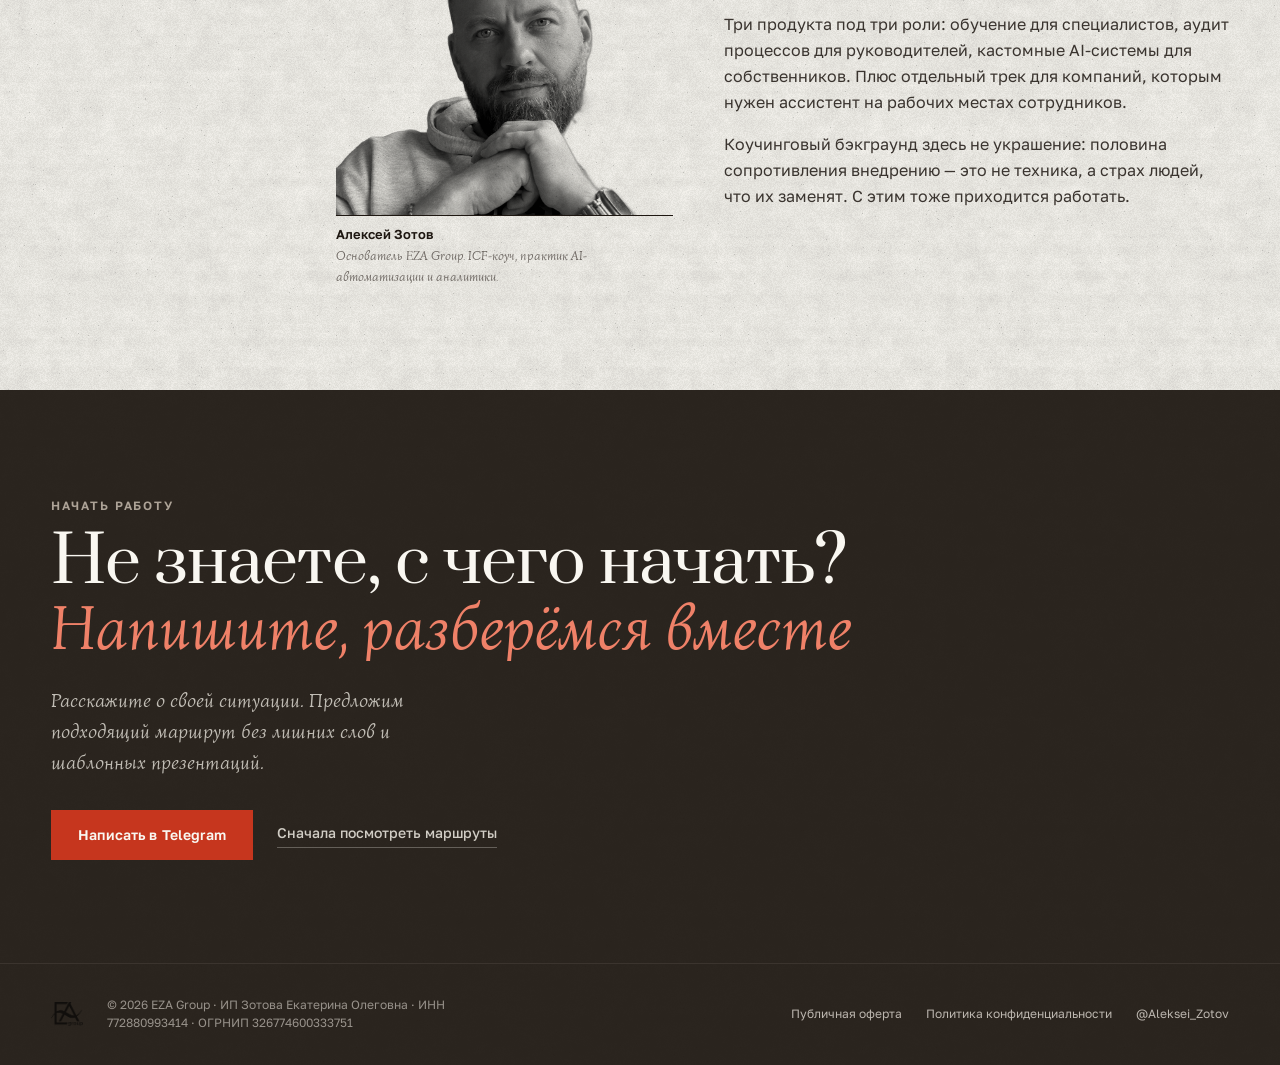
==== commit 37a5af1e: "Новое фото на главной и в наставничестве Co-Authored-By: Claude Opus 5.5 <noreply@anthropic.com>" ====
--- a/index.html
+++ b/index.html
@@ -530,7 +530,7 @@
 
       <div class="about">
         <figure class="about-photo-wrap">
-          <div class="about-photo"><img src="assets/portrait-cut.webp" alt="Алексей Зотов" width="1100" height="1226" loading="lazy"></div>
+          <div class="about-photo"><img src="assets/portrait-cut.webp" alt="Алексей Зотов" width="960" height="845" loading="lazy"></div>
           <figcaption class="about-cap">
             <b>Алексей Зотов</b>
             Основатель EZA Group. ICF-коуч, практик AI-автоматизации и аналитики.
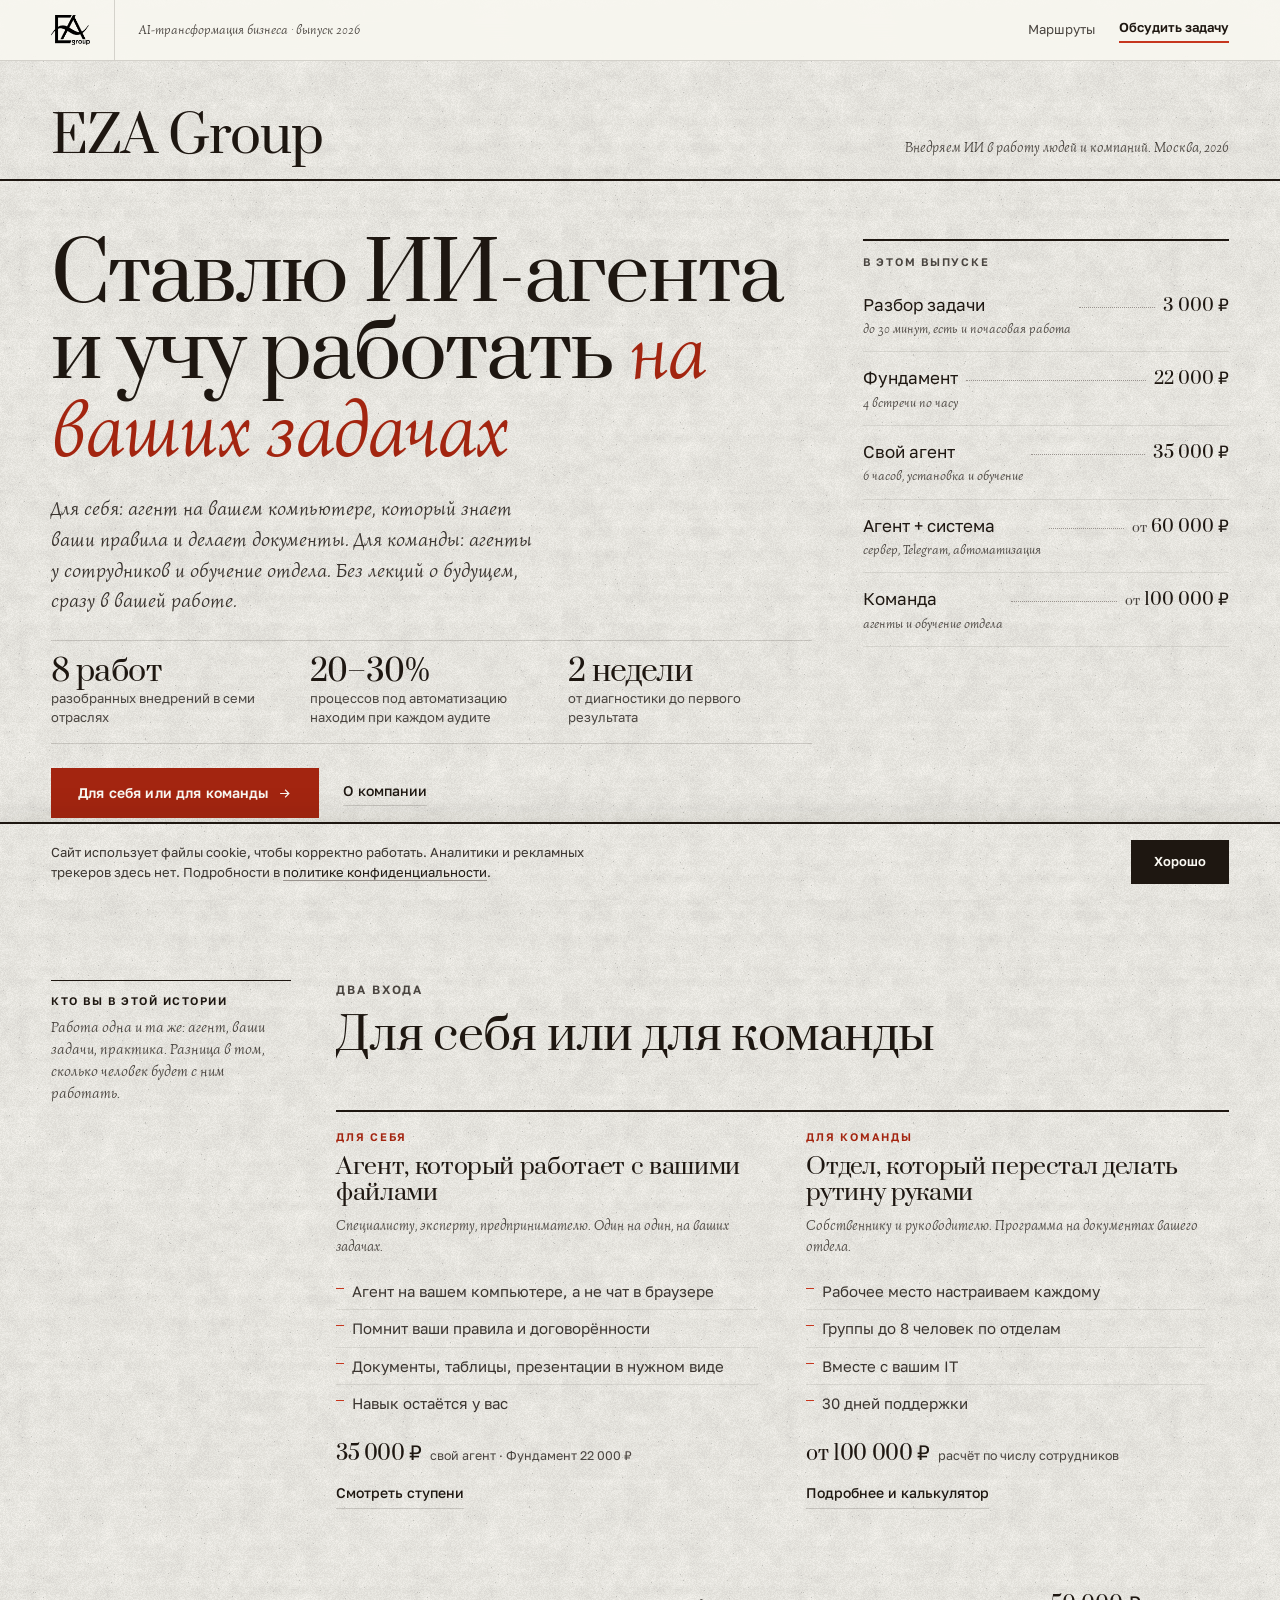
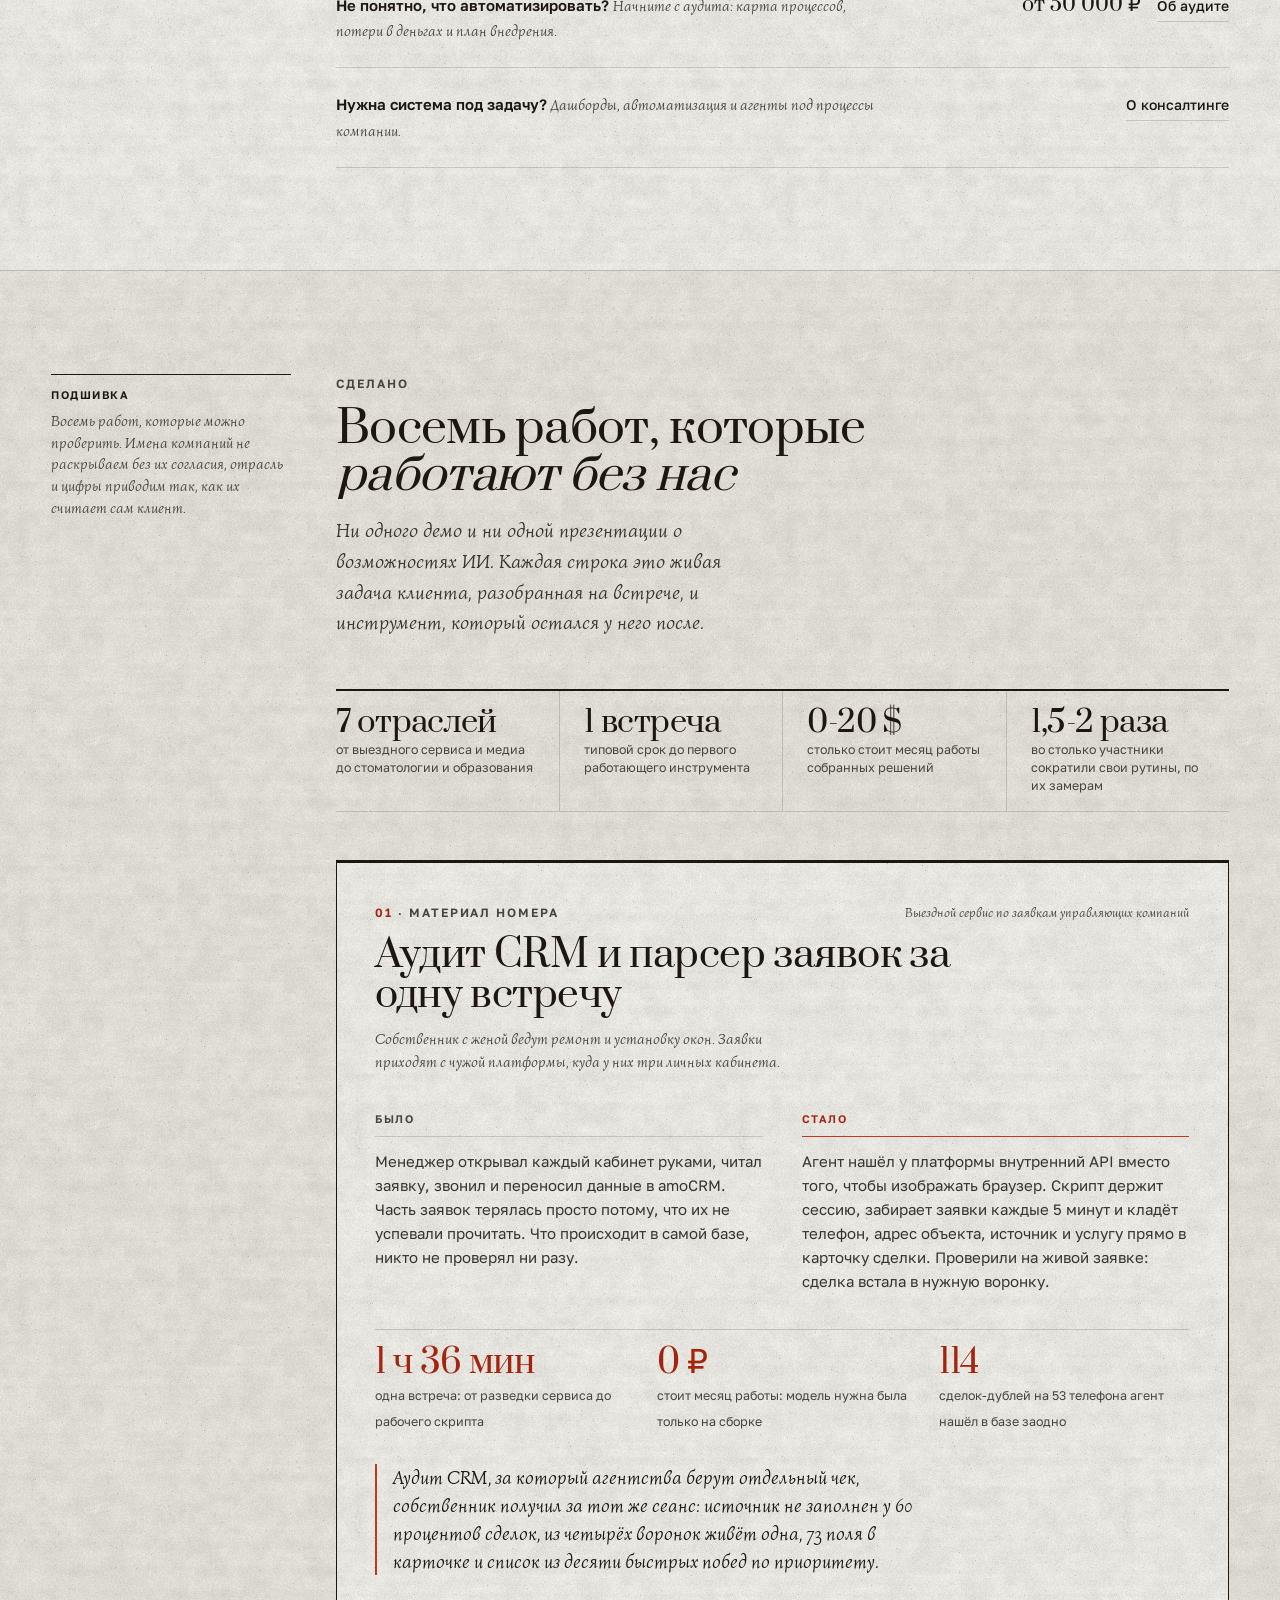
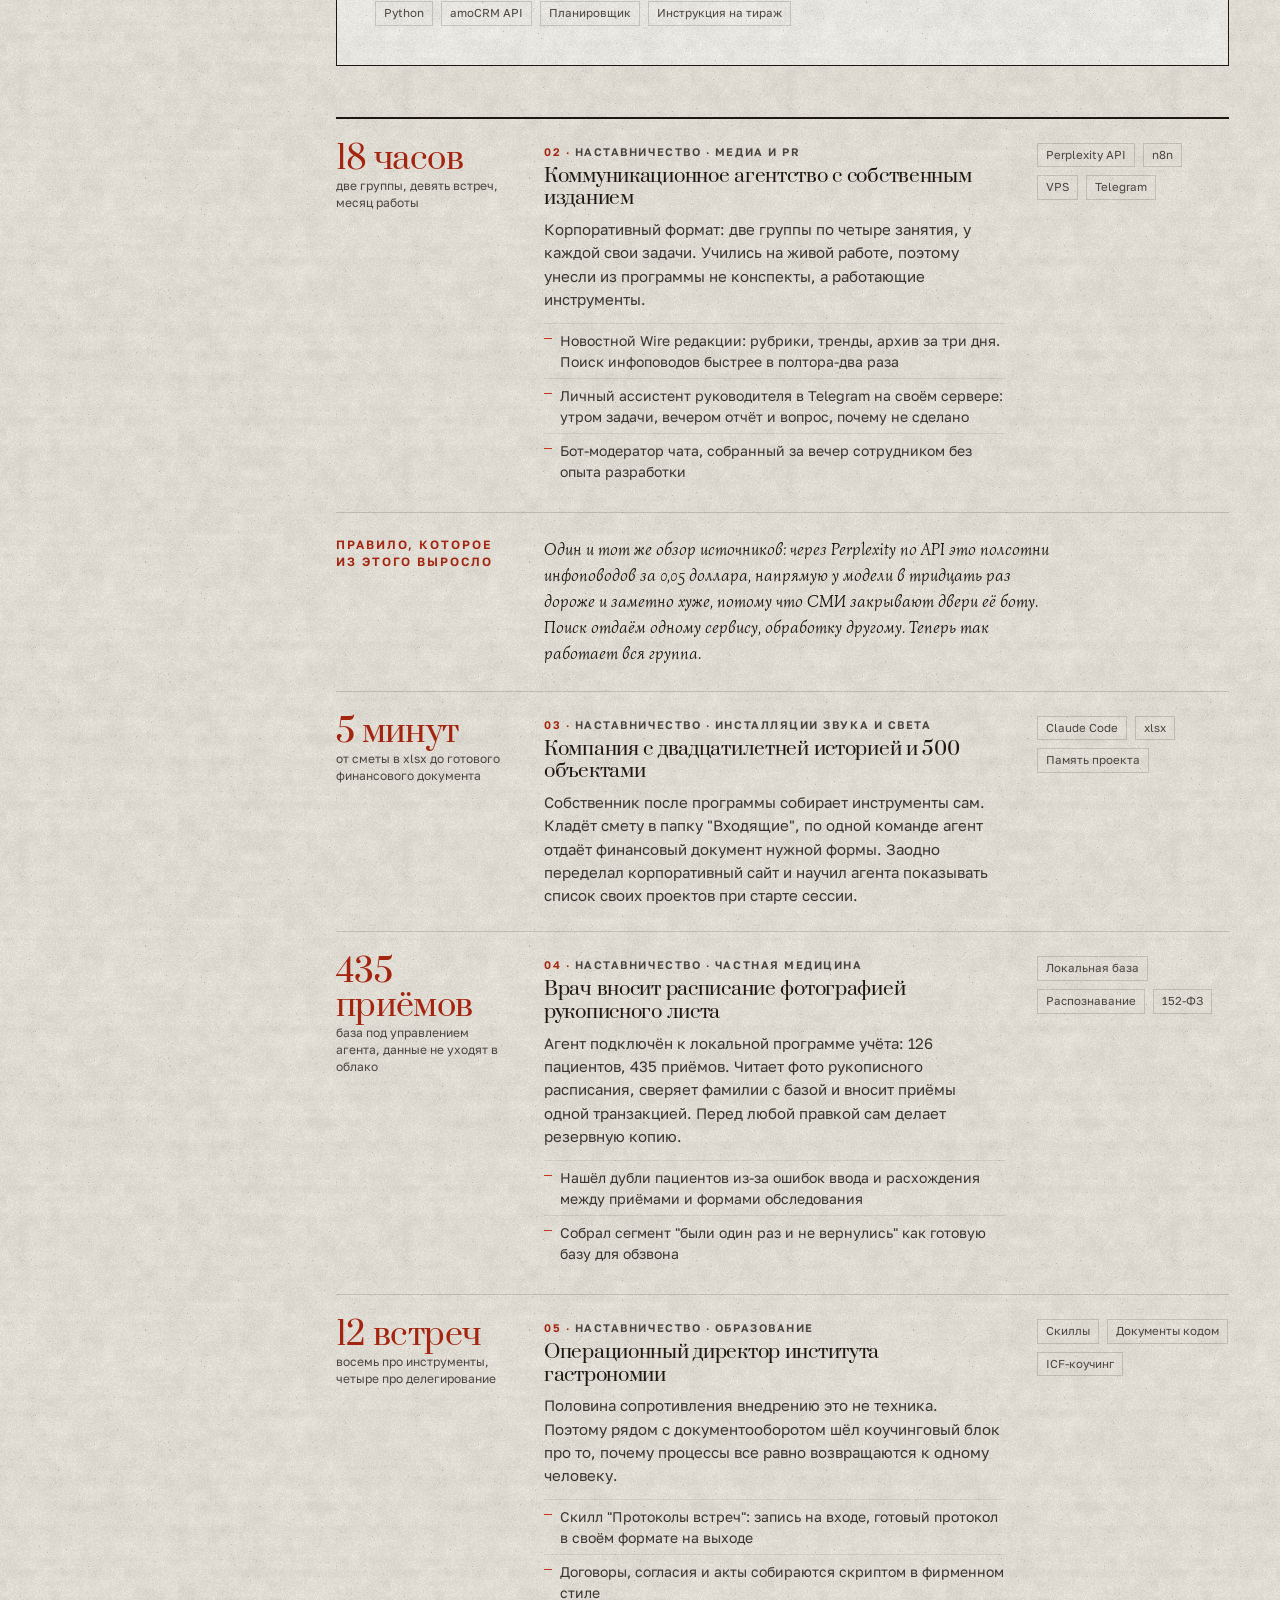
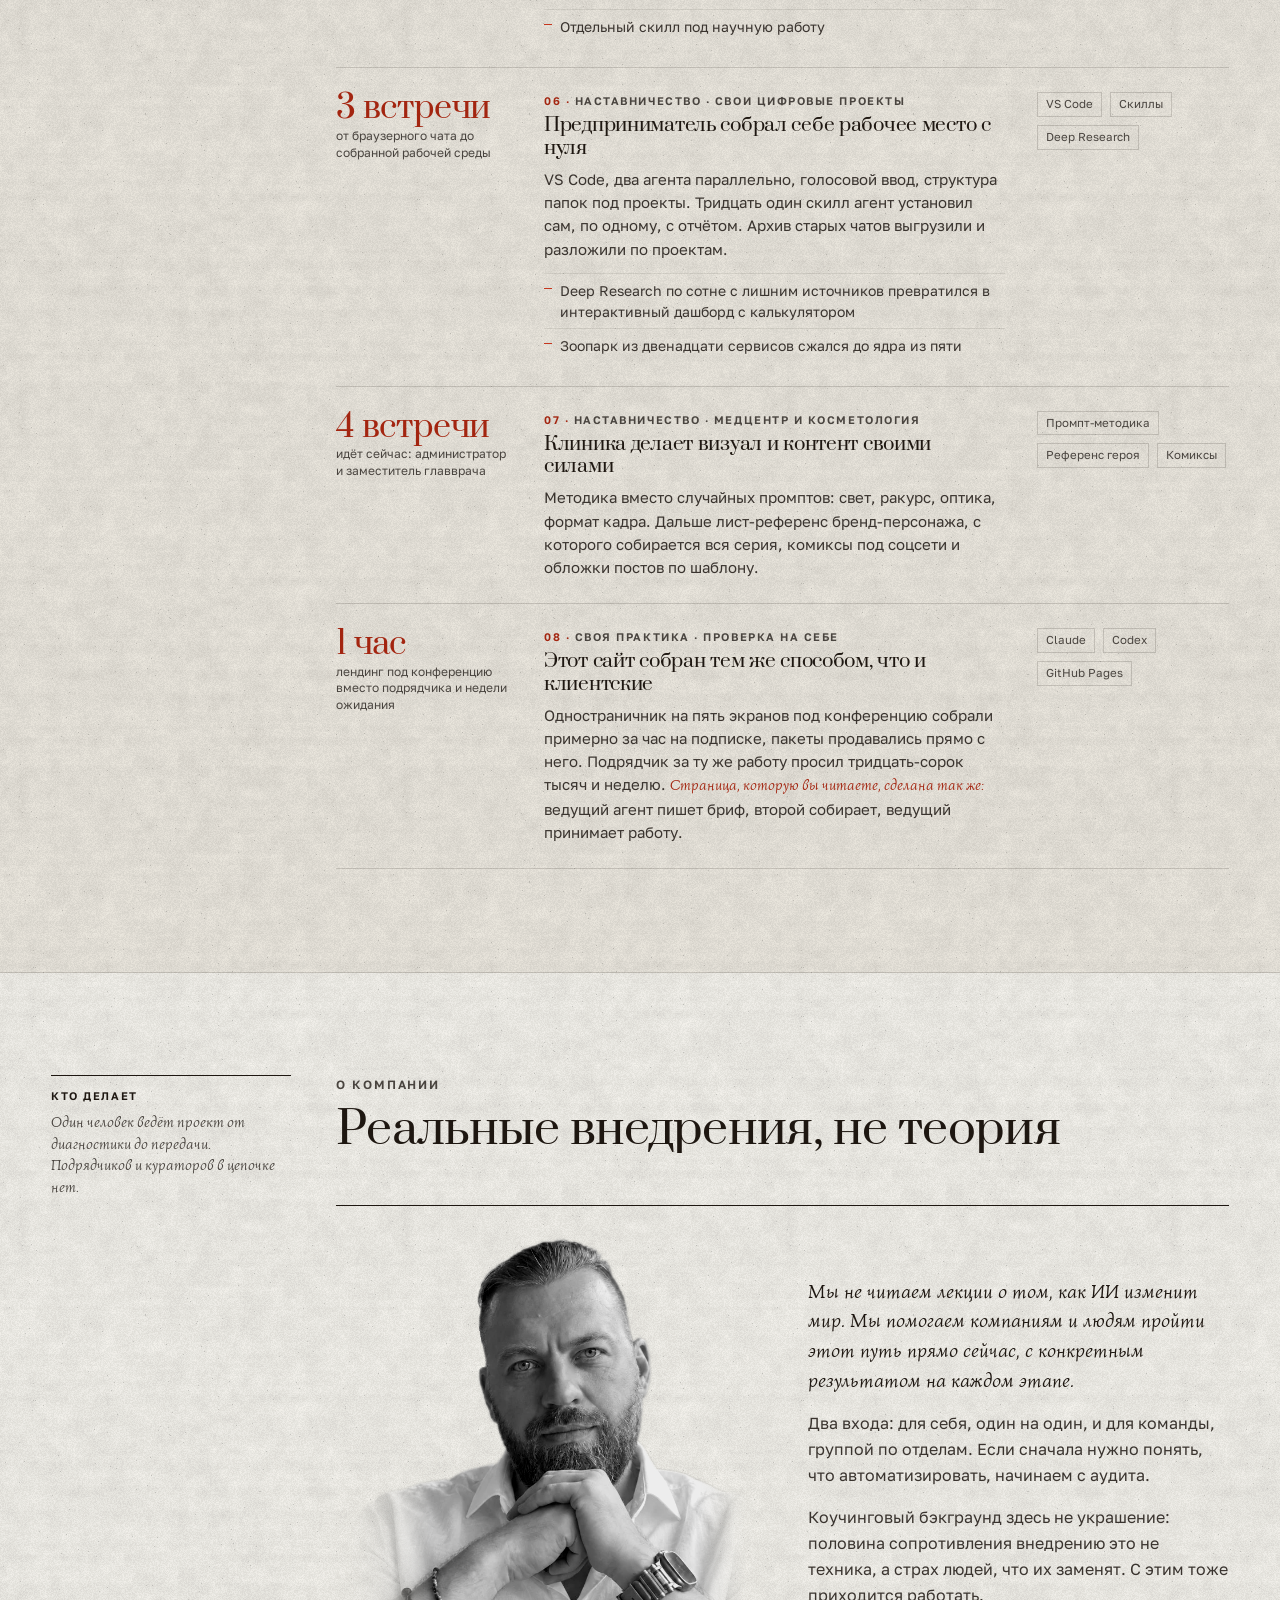
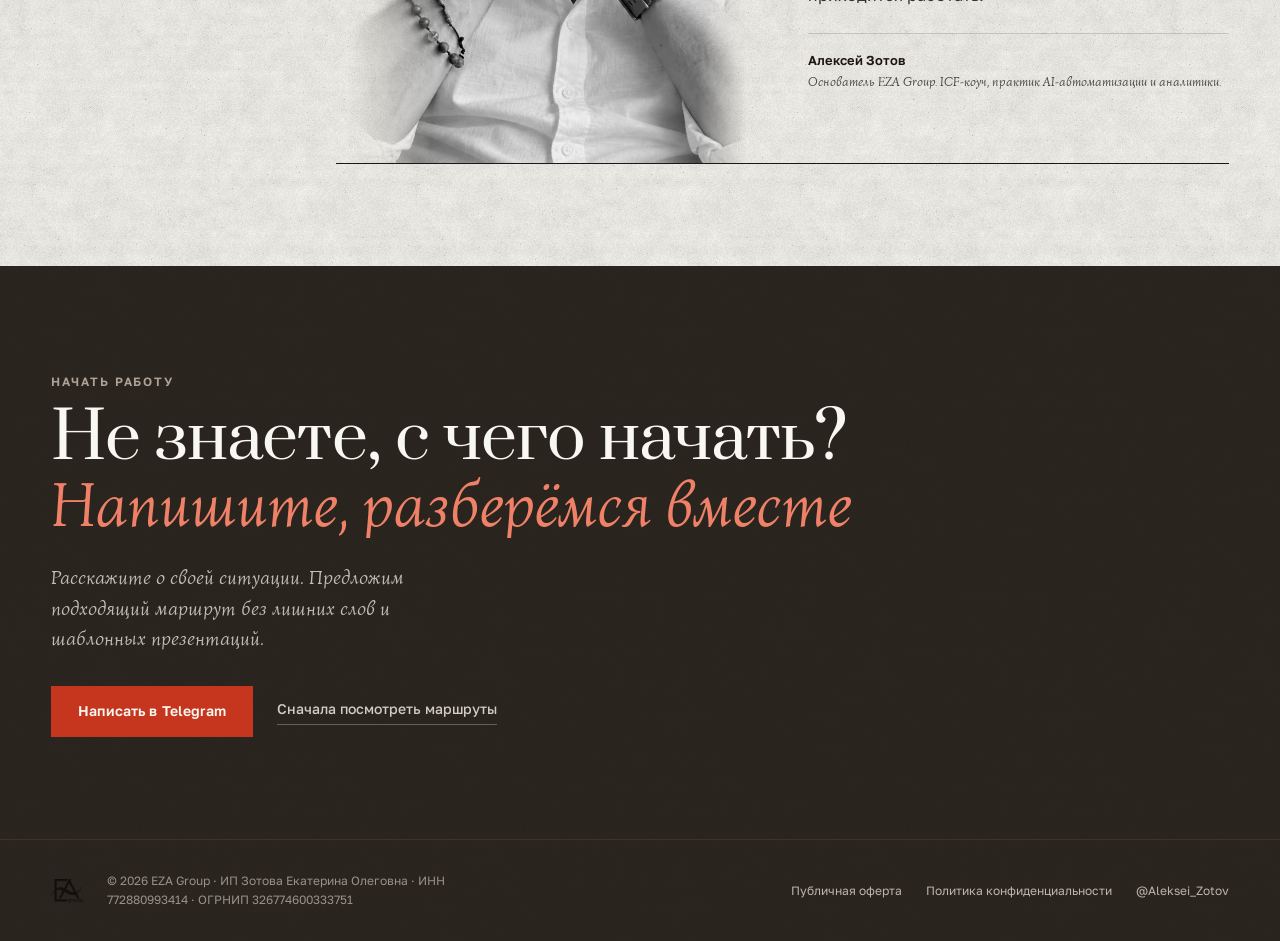
==== commit 7bcda35e: "Revise descriptions and roles in index.html Updated the content and structure of the index.html file" ====
--- a/index.html
+++ b/index.html
@@ -5,14 +5,14 @@
 <meta name="viewport" content="width=device-width, initial-scale=1.0">
 <title>EZA Group — внедрение ИИ в работу людей и компаний</title>
 <link rel="icon" type="image/png" href="assets/logo-eza.png">
-<meta name="description" content="EZA Group: наставничество по нейросетям, AI-ассистент внутри компании, аудит процессов и B2B консалтинг. Три маршрута под роль: специалист, руководитель, собственник.">
+<meta name="description" content="EZA Group: установка ИИ-агентов и обучение на ваших задачах, для себя и для команды.">
 
 <link rel="canonical" href="https://ezagroup.ru/">
 <meta property="og:type" content="website">
 <meta property="og:site_name" content="EZA Group">
 <meta property="og:locale" content="ru_RU">
 <meta property="og:title" content="EZA Group — внедрение ИИ в работу людей и компаний">
-<meta property="og:description" content="EZA Group: наставничество по нейросетям, AI-ассистент внутри компании, аудит процессов и B2B консалтинг. Три маршрута под роль: специалист, руководитель, собственник.">
+<meta property="og:description" content="EZA Group: установка ИИ-агентов и обучение на ваших задачах, для себя и для команды.">
 <meta property="og:url" content="https://ezagroup.ru/">
 <meta property="og:image" content="https://ezagroup.ru/assets/og-cover.jpg">
 <meta property="og:image:width" content="1200">
@@ -20,7 +20,7 @@
 <meta property="og:image:alt" content="EZA Group — внедрение ИИ в работу людей и компаний">
 <meta name="twitter:card" content="summary_large_image">
 <meta name="twitter:title" content="EZA Group — внедрение ИИ в работу людей и компаний">
-<meta name="twitter:description" content="EZA Group: наставничество по нейросетям, AI-ассистент внутри компании, аудит процессов и B2B консалтинг. Три маршрута под роль: специалист, руководитель, собственник.">
+<meta name="twitter:description" content="EZA Group: установка ИИ-агентов и обучение на ваших задачах, для себя и для команды.">
 <meta name="twitter:image" content="https://ezagroup.ru/assets/og-cover.jpg">
 <meta name="theme-color" content="#f5f3f1">
 <link rel="stylesheet" href="assets/eza.css">
@@ -231,7 +231,20 @@
 .about-t p + p { margin-top: var(--space-md); }
 @media (max-width: 760px) { .about { grid-template-columns: minmax(0, 1fr); } }
 </style>
-<script type="application/ld+json">{"@context":"https://schema.org","@type":"ProfessionalService","name":"EZA Group","url":"https://ezagroup.ru/","image":"https://ezagroup.ru/assets/og-cover.jpg","logo":"https://ezagroup.ru/assets/logo-eza.png","description":"Наставничество по нейросетям, AI-ассистент внутри компании, аудит бизнес-процессов и системы под задачу.","areaServed":"RU","priceRange":"22000-320000 RUB","founder":{"@type":"Person","name":"Алексей Зотов","jobTitle":"Основатель, ICF-коуч, практик AI-автоматизации"},"sameAs":["https://t.me/Aleksei_Zotov"]}</script>
+<script type="application/ld+json">{"@context": "https://schema.org", "@type": "ProfessionalService", "@id": "https://ezagroup.ru/#org", "name": "EZA Group", "url": "https://ezagroup.ru/", "image": "https://ezagroup.ru/assets/og-cover.jpg", "logo": "https://ezagroup.ru/assets/logo-eza.png", "description": "Установка ИИ-агентов и обучение работе с ними: для себя и для команды.", "areaServed": "RU", "priceRange": "3000-320000 RUB", "founder": {"@type": "Person", "name": "Алексей Зотов", "jobTitle": "Основатель, ICF-коуч, практик AI-автоматизации"}, "sameAs": ["https://t.me/Aleksei_Zotov"]}</script>
+<style>@media(max-width:720px){.role + .role{padding-inline-start:0}}</style>
+<style>.portrait img,.about-photo img{mix-blend-mode:normal;filter:grayscale(1) contrast(1.08) brightness(.93);-webkit-mask-image:linear-gradient(to right,#000 88%,transparent);mask-image:linear-gradient(to right,#000 88%,transparent)}.portrait{justify-content:flex-end}@media(min-width:861px){.portrait{padding-top:clamp(28px,3vw,48px)}.portrait-cap{margin-bottom:var(--space-sm)}}</style>
+<style>
+/* О компании: фото и текст одной высоты, текст по центру */
+#about .band-head h2{max-width:none}
+#about .about{grid-template-columns:minmax(0,1fr) minmax(0,1fr);align-items:stretch;border-top:1px solid var(--ink);border-bottom:1px solid var(--ink)}
+#about .about-photo-wrap{display:flex;align-items:flex-end;justify-content:center;margin:0;padding-top:var(--space-lg)}
+#about .about-photo{border-bottom:0;width:min(100%,400px)}
+#about .about-t{display:flex;flex-direction:column;justify-content:center;padding-block:var(--space-xl)}
+#about .about-t p:first-child{font-family:var(--font-note);font-style:italic;font-size:clamp(1.125rem,1.6vw,1.375rem);line-height:1.45;color:var(--ink)}
+#about .about-cap{margin-top:var(--space-lg);padding-top:var(--space-md);border-top:1px solid var(--rule)}
+@media(max-width:760px){#about .about{grid-template-columns:minmax(0,1fr)}#about .about-photo{width:min(100%,300px)}#about .about-t{padding-top:0}}
+</style>
 </head>
 <body>
 <a class="skip" href="#main">Перейти к содержимому</a>
@@ -259,9 +272,9 @@
 <section class="front">
   <div class="wrap front-in">
     <div>
-      <h1>ИИ уже здесь. Он на стороне <em>тех, кто начал</em></h1>
-
-      <p class="lead front-lead">Три маршрута: прокачать навыки, разобраться с процессами или автоматизировать бизнес. Мы не читаем лекции о будущем, а делаем вашу работу вместе с вами.</p>
+      <h1>Ставлю ИИ-агента и учу работать <em>на ваших задачах</em></h1>
+
+      <p class="lead front-lead">Для себя: агент на вашем компьютере, который знает ваши правила и делает документы. Для команды: агенты у сотрудников и обучение отдела. Без лекций о будущем, сразу в вашей работе.</p>
 
       <div class="front-nums">
         <span class="front-num"><b>8 работ</b><span>разобранных внедрений в семи отраслях</span></span>
@@ -271,7 +284,7 @@
 
       <div class="front-actions">
         <a class="btn btn--go" href="#roles">
-          Выбрать свой маршрут
+          Для себя или для команды
           <svg viewBox="0 0 24 24" fill="none" stroke="currentColor" stroke-width="1.8" aria-hidden="true"><path d="M5 12h14M13 6l6 6-6 6"/></svg>
         </a>
         <a class="btn-text" href="#about">О компании</a>
@@ -281,26 +294,32 @@
     <nav class="issue" aria-label="Что есть в EZA Group">
       <div class="issue-t">В этом выпуске</div>
 
-      <a class="issue-row" href="ai-mentoring.html">
-        <span class="issue-n">AI-Наставничество<i>индивидуально, 4–12 встреч</i></span>
+      <a class="issue-row" href="ai-mentoring.html#single">
+        <span class="issue-n">Разбор задачи<i>до 30 минут, есть и почасовая работа</i></span>
         <span class="issue-lead"></span>
-        <span class="issue-p"><small>от</small> 22 000 ₽</span>
+        <span class="issue-p">3 000 ₽</span>
+      </a>
+      <a class="issue-row" href="ai-mentoring.html#tier-01">
+        <span class="issue-n">Фундамент<i>4 встречи по часу</i></span>
+        <span class="issue-lead"></span>
+        <span class="issue-p">22 000 ₽</span>
+      </a>
+      <a class="issue-row" href="ai-mentoring.html#tier-02">
+        <span class="issue-n">Свой агент<i>6 часов, установка и обучение</i></span>
+        <span class="issue-lead"></span>
+        <span class="issue-p">35 000 ₽</span>
+      </a>
+      <a class="issue-row" href="ai-mentoring.html#tier-03">
+        <span class="issue-n">Агент + система<i>сервер, Telegram, автоматизация</i></span>
+        <span class="issue-lead"></span>
+        <span class="issue-p"><small>от</small> 60 000 ₽</span>
       </a>
       <a class="issue-row" href="corporate-ai.html">
-        <span class="issue-n">Ассистент для компании<i>учим отдел группой</i></span>
+        <span class="issue-n">Команда<i>агенты и обучение отдела</i></span>
         <span class="issue-lead"></span>
-        <span class="issue-p"><small>от</small> 24 000 ₽</span>
+        <span class="issue-p"><small>от</small> 100 000 ₽</span>
       </a>
-      <a class="issue-row" href="audit.html">
-        <span class="issue-n">Аудит процессов<i>карта потерь и план внедрения</i></span>
-        <span class="issue-lead"></span>
-        <span class="issue-p"><small>от</small> 50 000 ₽</span>
-      </a>
-      <a class="issue-row" href="consulting.html">
-        <span class="issue-n">B2B консалтинг<i>системы под вашу задачу</i></span>
-        <span class="issue-lead"></span>
-        <span class="issue-p"><small>от</small> 150 000 ₽</span>
-      </a>
+      
     </nav>
   </div>
 </section>
@@ -310,56 +329,51 @@
   <div class="spread">
     <aside class="marg">
       <b>Кто вы в этой истории</b>
-      Маршрут зависит не от размера компании, а от того, за что вы отвечаете. Выберите роль, в которой узнаёте себя.
+      Работа одна и та же: агент, ваши задачи, практика. Разница в том, сколько человек будет с ним работать.
     </aside>
     <div class="col">
       <div class="band-head">
-        <span class="kicker">Три маршрута</span>
-        <h2>Задача у каждого своя, начало пути тоже</h2>
+        <span class="kicker">Два входа</span>
+        <h2>Для себя или для команды</h2>
       </div>
 
       <div class="roles">
         <div class="role">
-          <span class="role-tag">Специалист</span>
-          <h3>Специалист с ИИ заменит специалиста без ИИ</h3>
-          <p class="role-sub">Коллеги делают за 15 минут то, на что раньше уходил день. Научитесь так же, без потери качества.</p>
+          <span class="role-tag">Для себя</span>
+          <h3>Агент, который работает с вашими файлами</h3>
+          <p class="role-sub">Специалисту, эксперту, предпринимателю. Один на один, на ваших задачах.</p>
           <ul>
-            <li>Разбираем ваши реальные задачи, а не учебные</li>
-            <li>Инструменты, экономящие часы каждый день</li>
-            <li>Встречи один на один, без общих чатов и кураторов</li>
-            <li>Личный AI-арсенал и навык, который остаётся у вас</li>
+            <li>Агент на вашем компьютере, а не чат в браузере</li>
+            <li>Помнит ваши правила и договорённости</li>
+            <li>Документы, таблицы, презентации в нужном виде</li>
+            <li>Навык остаётся у вас</li>
           </ul>
-          <span class="role-price"><b>от 22 000 ₽</b><span>4–12 встреч · три ступени</span></span>
-          <a class="btn-text" href="ai-mentoring.html">Смотреть ступени наставничества</a>
+          <span class="role-price"><b>35 000 ₽</b><span>свой агент · Фундамент 22 000 ₽</span></span>
+          <a class="btn-text" href="ai-mentoring.html#packages">Смотреть ступени</a>
         </div>
 
         <div class="role">
-          <span class="role-tag">Руководитель</span>
-          <h3>Вы не видите, где теряете деньги каждый день</h3>
-          <p class="role-sub">Команда работает, но непрозрачно. Находим точки максимального эффекта и считаем их в деньгах.</p>
+          <span class="role-tag">Для команды</span>
+          <h3>Отдел, который перестал делать рутину руками</h3>
+          <p class="role-sub">Собственнику и руководителю. Программа на документах вашего отдела.</p>
           <ul>
-            <li>Каждый сотрудник описывает процессы за 20 минут</li>
-            <li>Полная карта на аналитическом дашборде</li>
-            <li>ИИ-анализ приоритетов автоматизации</li>
-            <li>PDF-отчёт и план внедрения</li>
+            <li>Рабочее место настраиваем каждому</li>
+            <li>Группы до 8 человек по отделам</li>
+            <li>Вместе с вашим IT</li>
+            <li>30 дней поддержки</li>
           </ul>
-          <span class="role-price"><b>от 50 000 ₽</b><span>под команду · 2–3 недели</span></span>
-          <a class="btn-text" href="audit.html">Подробнее об аудите</a>
+          <span class="role-price"><b>от 100 000 ₽</b><span>расчёт по числу сотрудников</span></span>
+          <a class="btn-text" href="corporate-ai.html">Подробнее и калькулятор</a>
         </div>
 
-        <div class="role">
-          <span class="role-tag">Собственник</span>
-          <h3>Данные есть, ясности нет. Решения вслепую</h3>
-          <p class="role-sub">Разрабатываем системы под вашу задачу: диагностика, план, внедрение, сопровождение на запуске.</p>
-          <ul>
-            <li>Аналитические дашборды под ваши данные</li>
-            <li>Автоматизация бизнес-процессов</li>
-            <li>AI-агенты и чат-боты под задачи</li>
-            <li>Ассистент внутри компании, на рабочих машинах</li>
-          </ul>
-          <span class="role-price"><b>от 150 000 ₽</b><span>индивидуально</span></span>
-          <a class="btn-text" href="consulting.html">Подробнее о консалтинге</a>
-        </div>
+      </div>
+      <div class="classified" style="margin-top: var(--space-lg)">
+        <p class="classified-t"><b>Не понятно, что автоматизировать?</b> <i>Начните с аудита: карта процессов, потери в деньгах и план внедрения.</i></p>
+        <span class="classified-p"><span>от 50 000 ₽</span><a class="btn-text" href="audit.html">Об аудите</a></span>
+      </div>
+      <div class="classified">
+        <p class="classified-t"><b>Нужна система под задачу?</b> <i>Дашборды, автоматизация и агенты под процессы компании.</i></p>
+        <span class="classified-p"><a class="btn-text" href="consulting.html">О консалтинге</a></span>
       </div>
     </div>
   </div>
@@ -530,17 +544,14 @@
 
       <div class="about">
         <figure class="about-photo-wrap">
-          <div class="about-photo"><img src="assets/portrait-cut.webp" alt="Алексей Зотов" width="960" height="845" loading="lazy"></div>
-          <figcaption class="about-cap">
-            <b>Алексей Зотов</b>
-            Основатель EZA Group. ICF-коуч, практик AI-автоматизации и аналитики.
-          </figcaption>
+          <div class="about-photo"><img src="assets/portrait-white.webp" alt="Алексей Зотов" width="700" height="933" loading="lazy"></div>
         </figure>
 
         <div class="about-t">
           <p>Мы не читаем лекции о том, как ИИ изменит мир. Мы помогаем компаниям и людям пройти этот путь прямо сейчас, с конкретным результатом на каждом этапе.</p>
-          <p>Три продукта под три роли: обучение для специалистов, аудит процессов для руководителей, кастомные AI-системы для собственников. Плюс отдельный трек для компаний, которым нужен ассистент на рабочих местах сотрудников.</p>
-          <p>Коучинговый бэкграунд здесь не украшение: половина сопротивления внедрению — это не техника, а страх людей, что их заменят. С этим тоже приходится работать.</p>
+          <p>Два входа: для себя, один на один, и для команды, группой по отделам. Если сначала нужно понять, что автоматизировать, начинаем с аудита.</p>
+          <p>Коучинговый бэкграунд здесь не украшение: половина сопротивления внедрению это не техника, а страх людей, что их заменят. С этим тоже приходится работать.</p>
+          <div class="about-cap"><b>Алексей Зотов</b>Основатель EZA Group. ICF-коуч, практик AI-автоматизации и аналитики.</div>
         </div>
       </div>
     </div>
--- a/assets/eza.css
+++ b/assets/eza.css
@@ -764,3 +764,72 @@
     }
     .cookie button:hover { background: var(--red-deep); border-color: var(--red-deep); }
     @media (max-width: 620px) { .cookie button { margin-inline-start: 0; width: 100%; } }
+
+/* ═══ v4: ПРАВКИ ПО РЕВЬЮ 23.11.2026 ═══════════════════════════ */
+:root { --muted: oklch(39% 0.011 62); --red-text: oklch(41% 0.145 32); }
+.tbl .no { color: var(--muted); }
+.index-row:hover .index-n, .index-row.is-pick .index-n, .step-n, .quote-stars, .tier-more summary::after { color: var(--red-text); }
+/* на тёмных полосах приглушённый текст остаётся светлым */
+.band--ink, .colophon { --muted: oklch(72% 0.012 85); }
+
+.index .index-p small, .issue .issue-p small, .opener .meta-lab, .ladder .tier-alt, .front .front-num span { font-size: 0.8125rem; }
+.front .lead, .opener .lead { max-width: 54ch; text-wrap: pretty; }
+
+/* кнопки */
+.btn--go:hover { background: oklch(41% 0.145 32); border-color: oklch(41% 0.145 32); }
+:where(.band--ink, .colophon, .player) { --focus-ring: var(--paper); }
+:where(a, button, summary):focus-visible { outline: 2px solid var(--focus-ring, var(--ink)); outline-offset: 3px; }
+:where(.btn, .btn-text, .masthead-cta, .masthead-back, .index-row, .issue-row, .tier-more summary, .player-x):active { translate: 0 1px; }
+@media (max-width: 720px), (pointer: coarse) {
+  .masthead-back, .masthead-cta, .btn-text, .tier-more summary { min-height: 44px; }
+  .tier-more summary { display: inline-flex; align-items: center; gap: 6px; }
+  .masthead-in > a:first-child { display: inline-flex; align-items: center; justify-content: center; min-width: 44px; min-height: 44px; }
+  .player-x { top: -52px; width: 44px; height: 44px; }
+}
+
+/* линейка: названия с одной оси */
+.index .index-row { display: grid; grid-template-columns: 1.75rem minmax(0, 1fr) max-content; align-items: baseline; }
+.index .index-p { grid-column: 3; justify-self: end; }
+.index .index-row:hover, .issue .issue-row:hover { padding-inline: 0; }
+@media (max-width: 620px) { .index .index-row { column-gap: var(--space-xs); } }
+
+/* цены с одной оси */
+#roles .role { display: flex; flex-direction: column; align-items: flex-start; }
+#roles .role ul { align-self: stretch; }
+#roles .role-price { margin-block-start: auto; }
+@media (min-width: 1081px) {
+  #single .classified-p { display: grid; grid-template-columns: max-content 8rem; align-items: baseline; margin-inline-start: auto; }
+  #single .classified-p > span { text-align: right; }
+  #single .classified-p > a { justify-self: start; }
+}
+@media (min-width: 1200px) {
+  .projects .proj { grid-template-columns: 11rem minmax(0, 1fr) 12rem; }
+  .projects .proj-note { grid-template-columns: 11rem minmax(0, 1fr); }
+}
+
+/* телефон */
+@media (max-width: 680px) {
+  #modules table.tbl { min-width: 0; table-layout: fixed; }
+  #modules .tbl th, #modules .tbl td { padding: 10px 8px; overflow-wrap: anywhere; }
+  #modules .tbl th:first-child { width: 38%; }
+}
+@media (max-width: 720px) {
+  .band .spread > .marg { max-width: min(100%, 42ch); margin-bottom: var(--space-md); }
+  .band:has(.spread > .marg) { padding-block: 44px; }
+}
+@media (max-width: 620px) {
+  .portrait img { max-height: 250px; }
+}
+@media (max-width: 560px) {
+  .ladder .tier { grid-template-columns: minmax(0, 1fr); row-gap: var(--space-sm); }
+  .ladder .tier-num { font-size: 1.75rem; line-height: 1; }
+  .ladder .tier-buy { grid-column: 1; }
+}
+@media (max-width: 720px), (pointer: coarse) {
+  .btn-text, .tier-more summary { border-bottom: 0; padding-bottom: 0; text-decoration: underline; text-decoration-color: var(--faint); text-underline-offset: 5px; text-decoration-thickness: 1px; }
+}
+@media (max-width: 620px) {
+  .opener-meta { gap: var(--space-md); justify-content: space-between; }
+  .portrait img { width: auto; max-width: 100%; align-self: center; }
+  .ladder .tier-buy { margin-top: var(--space-sm); }
+}
